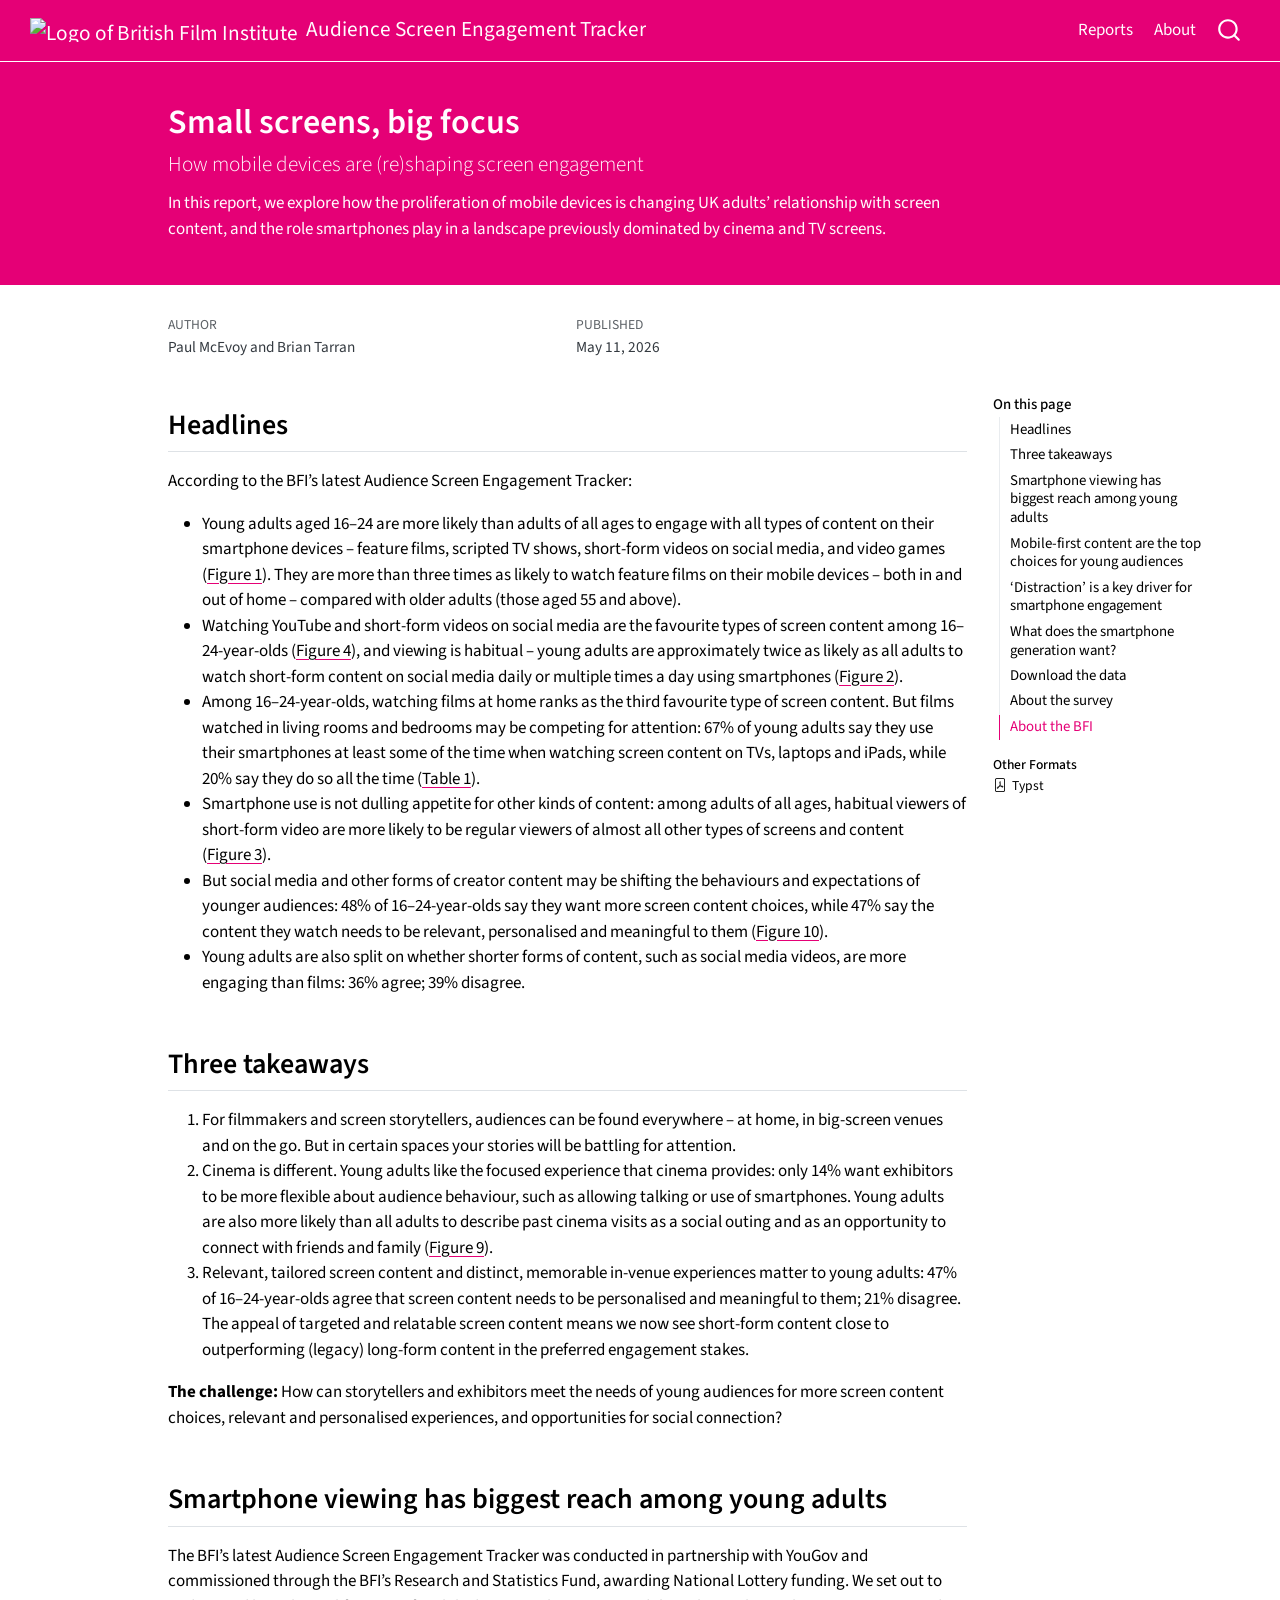
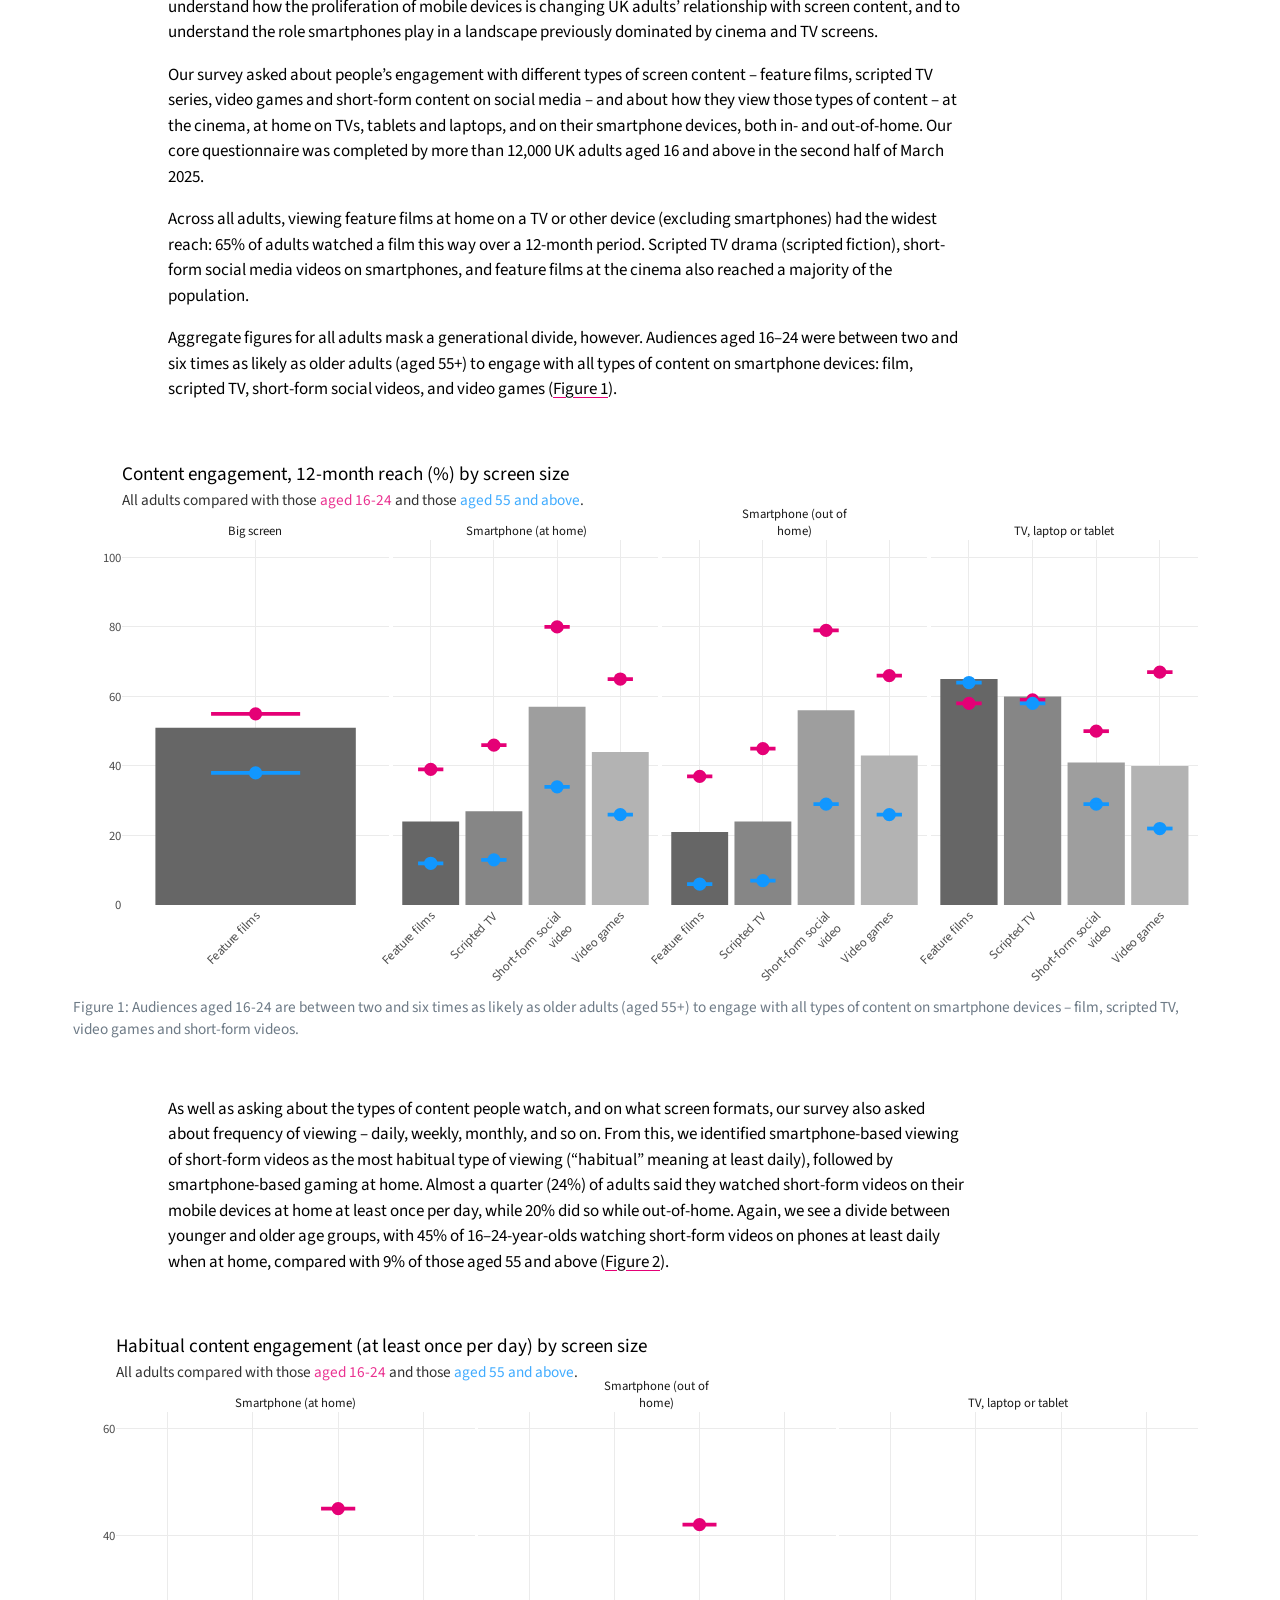
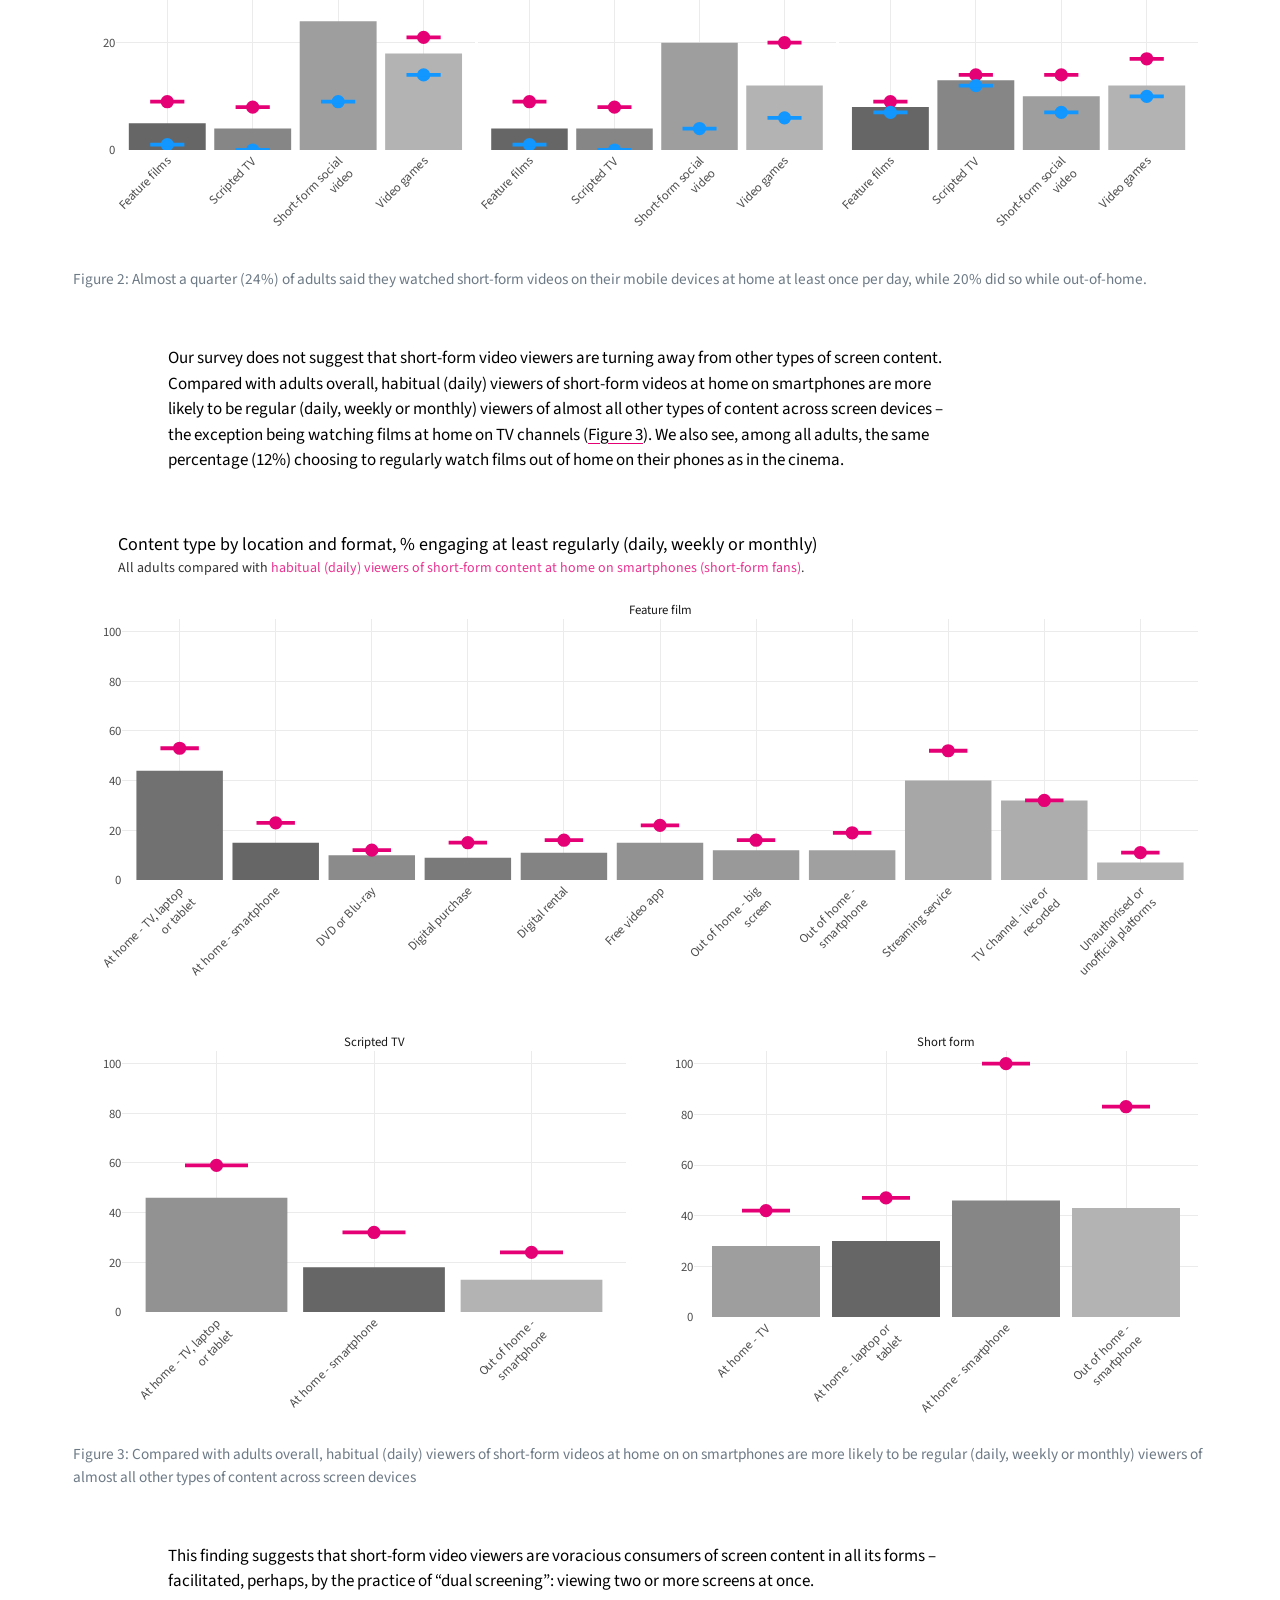
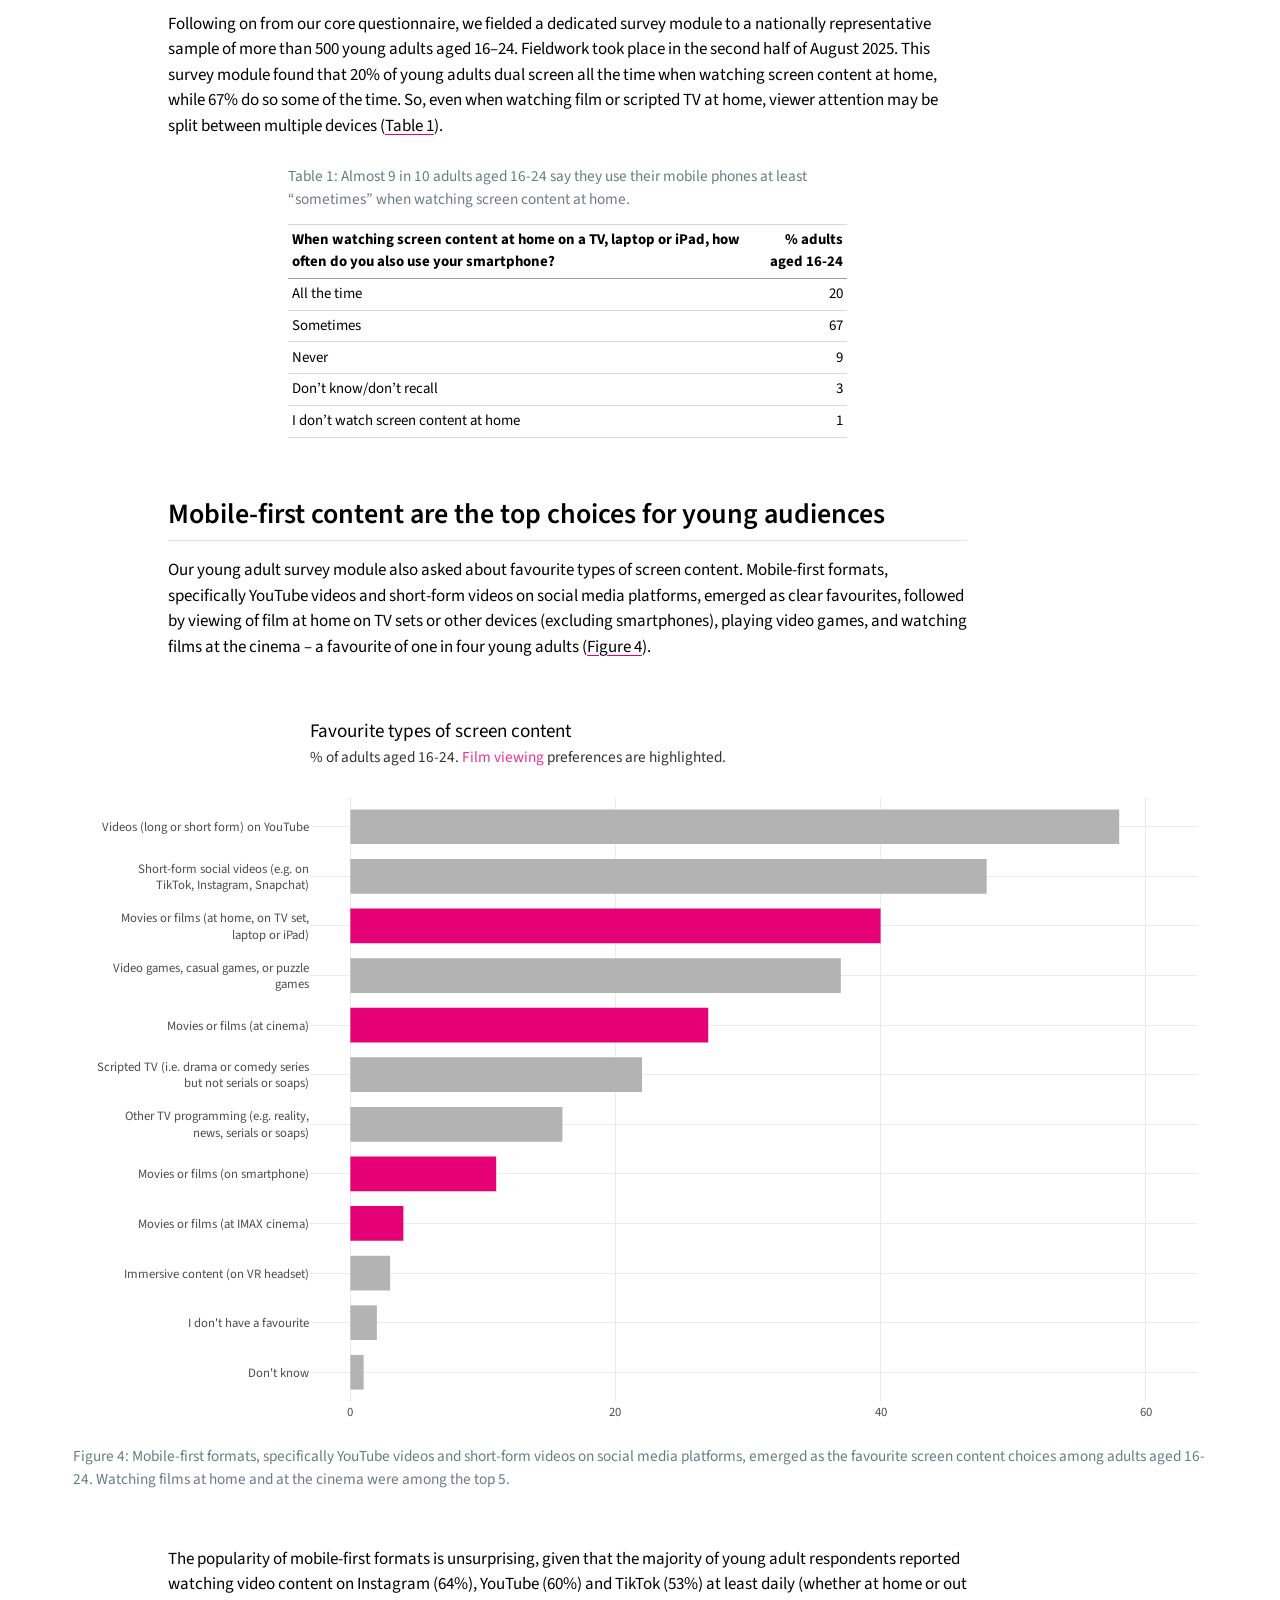
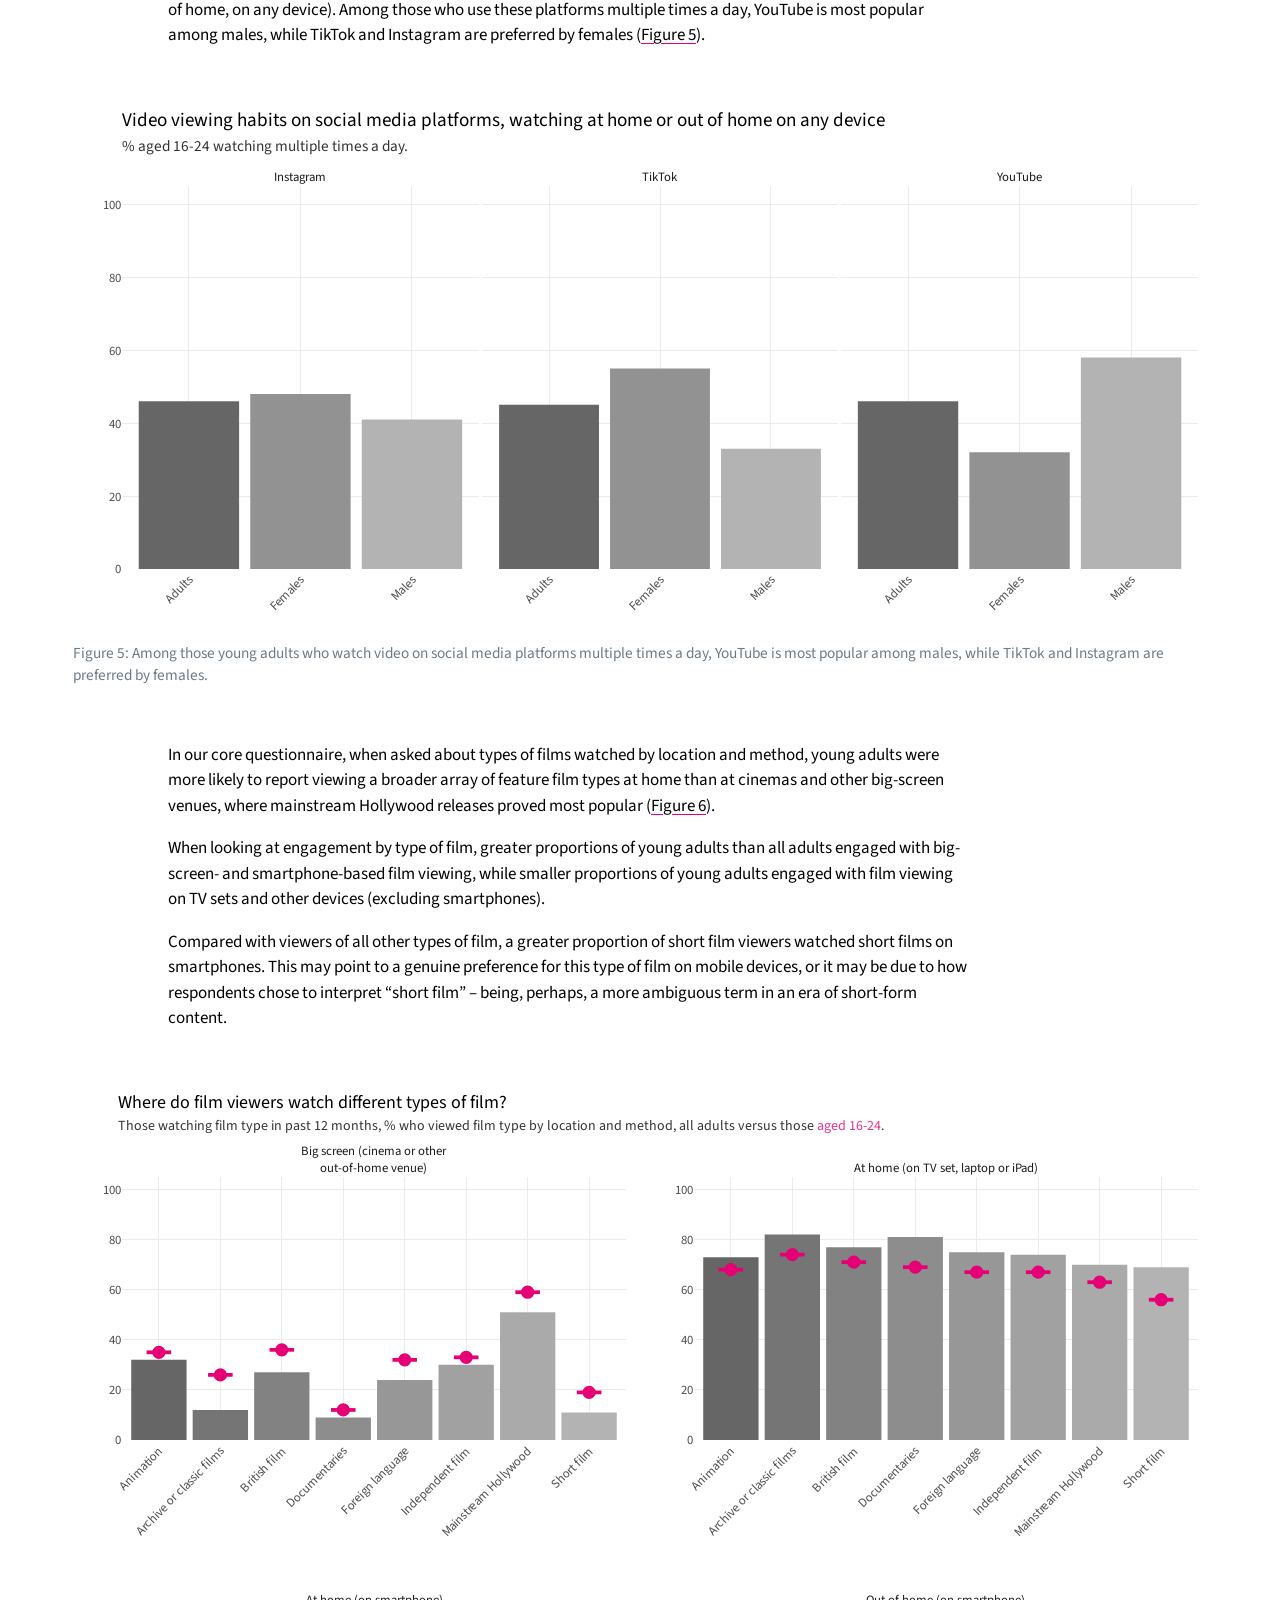
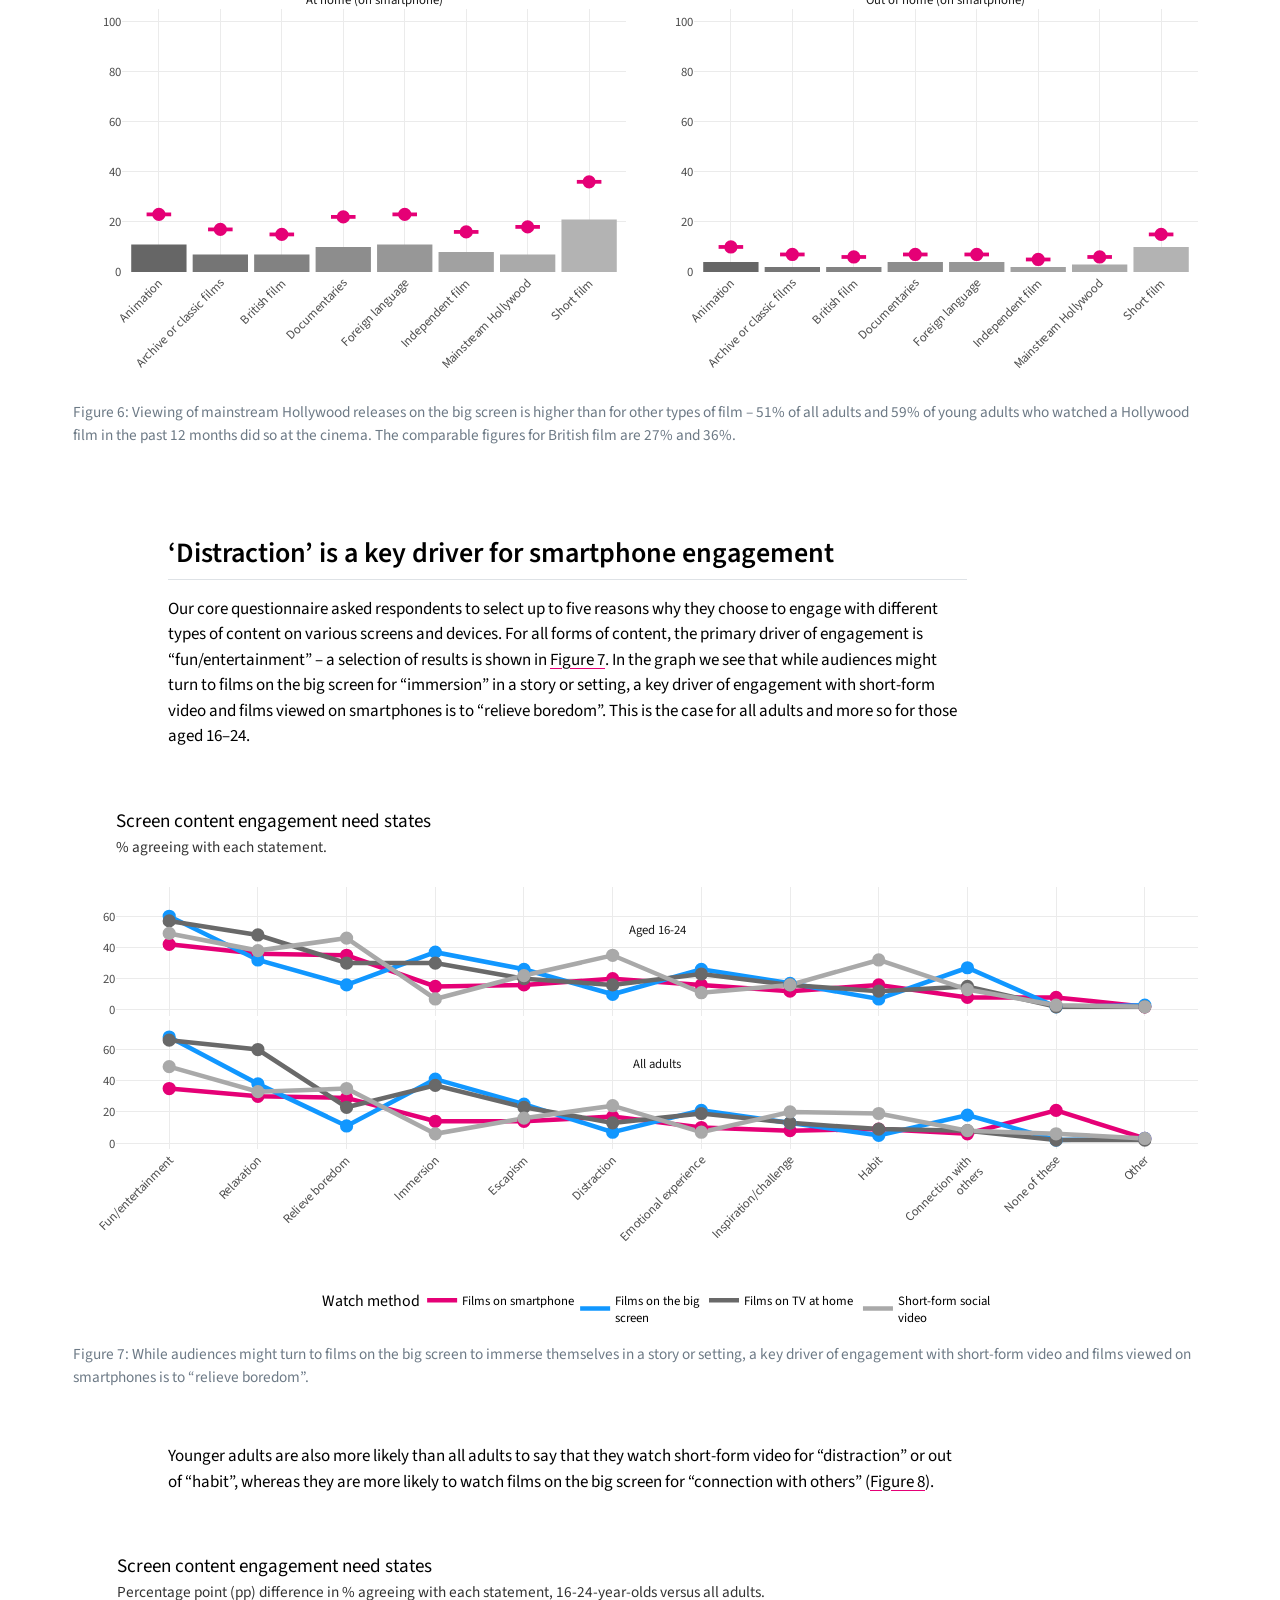
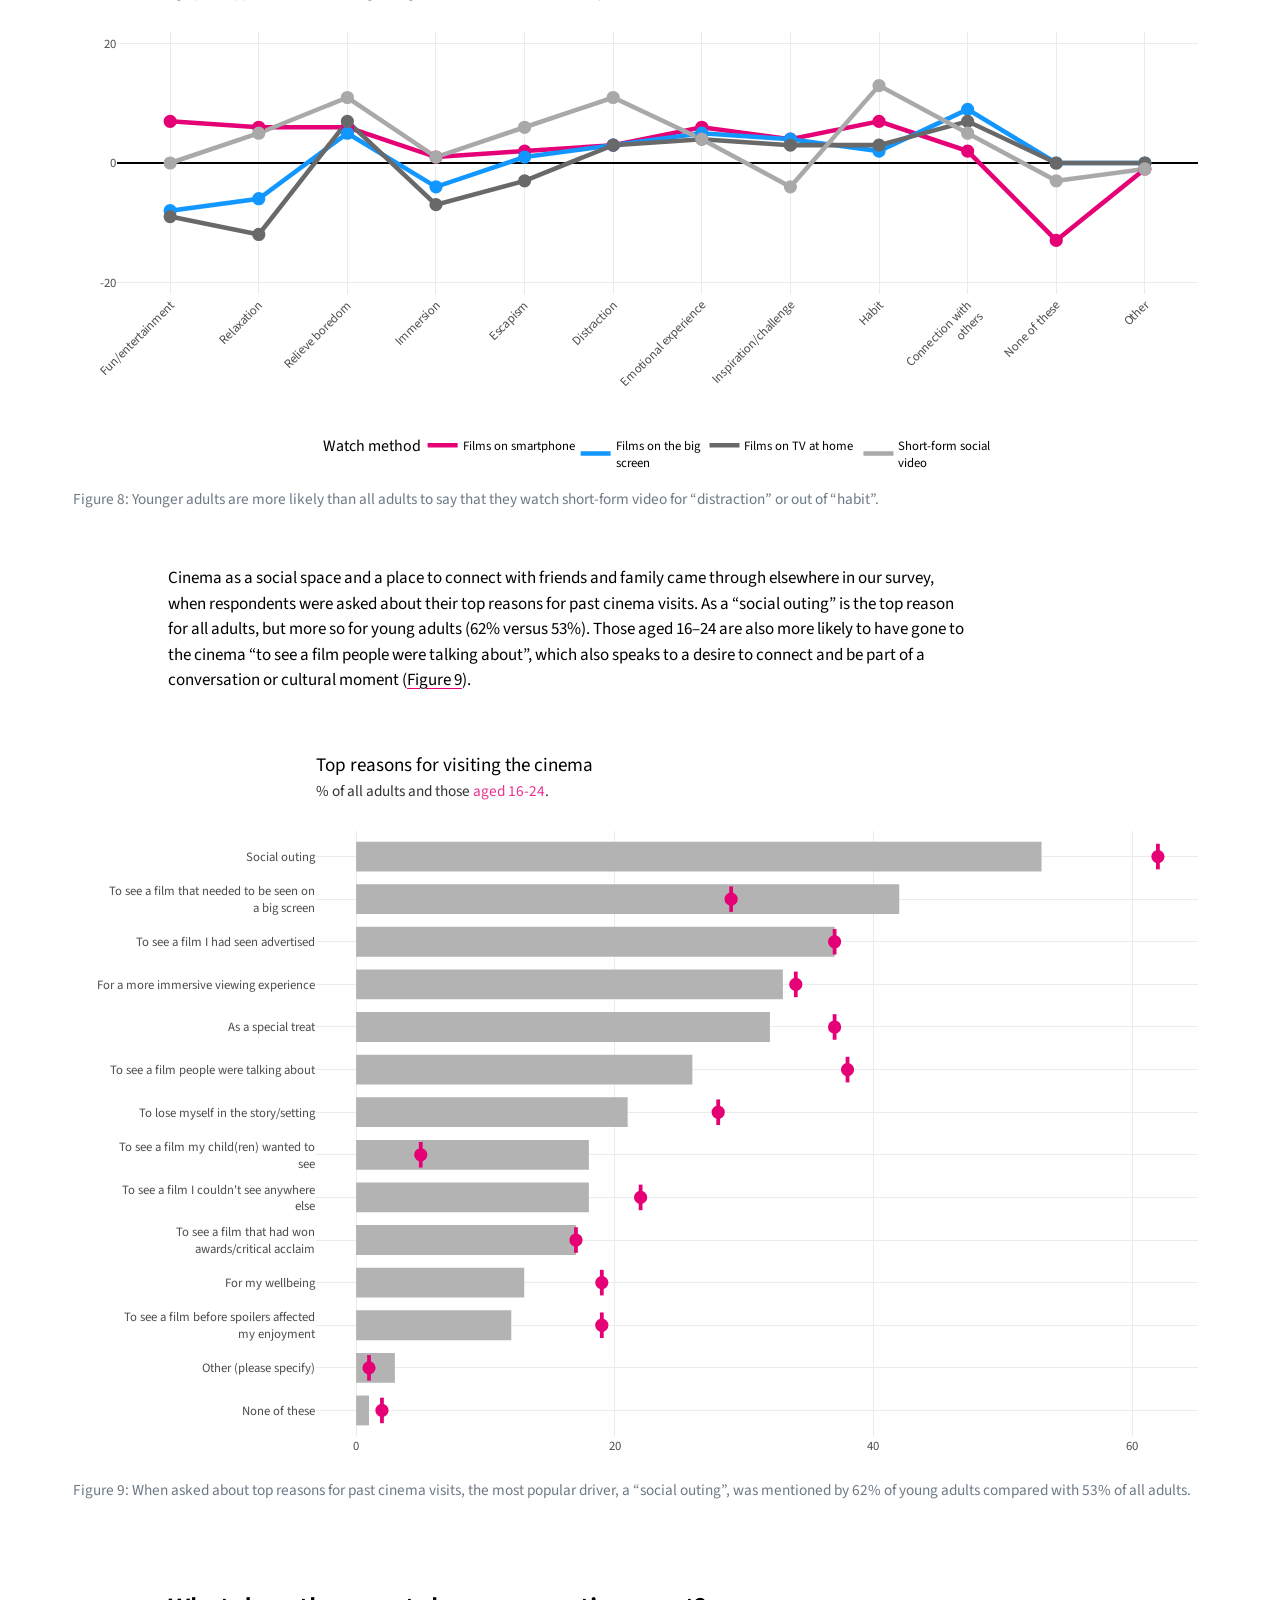
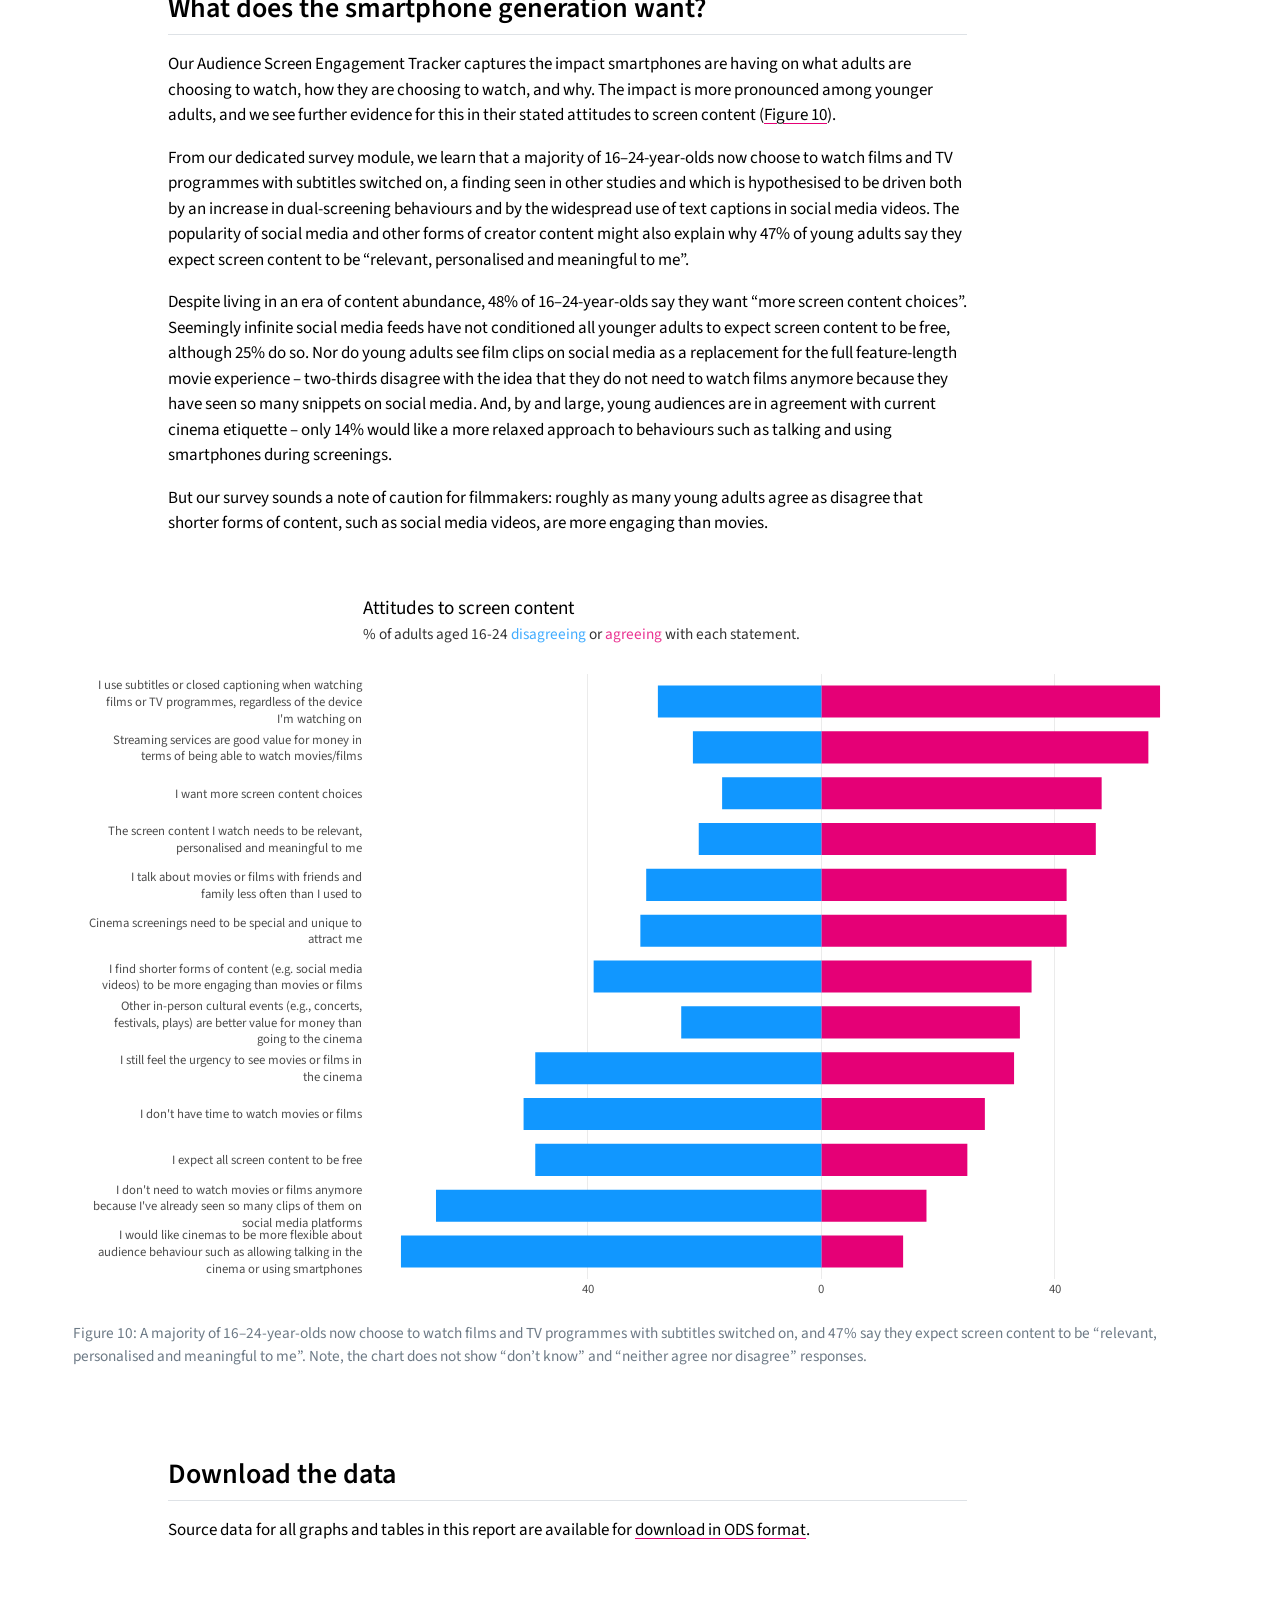
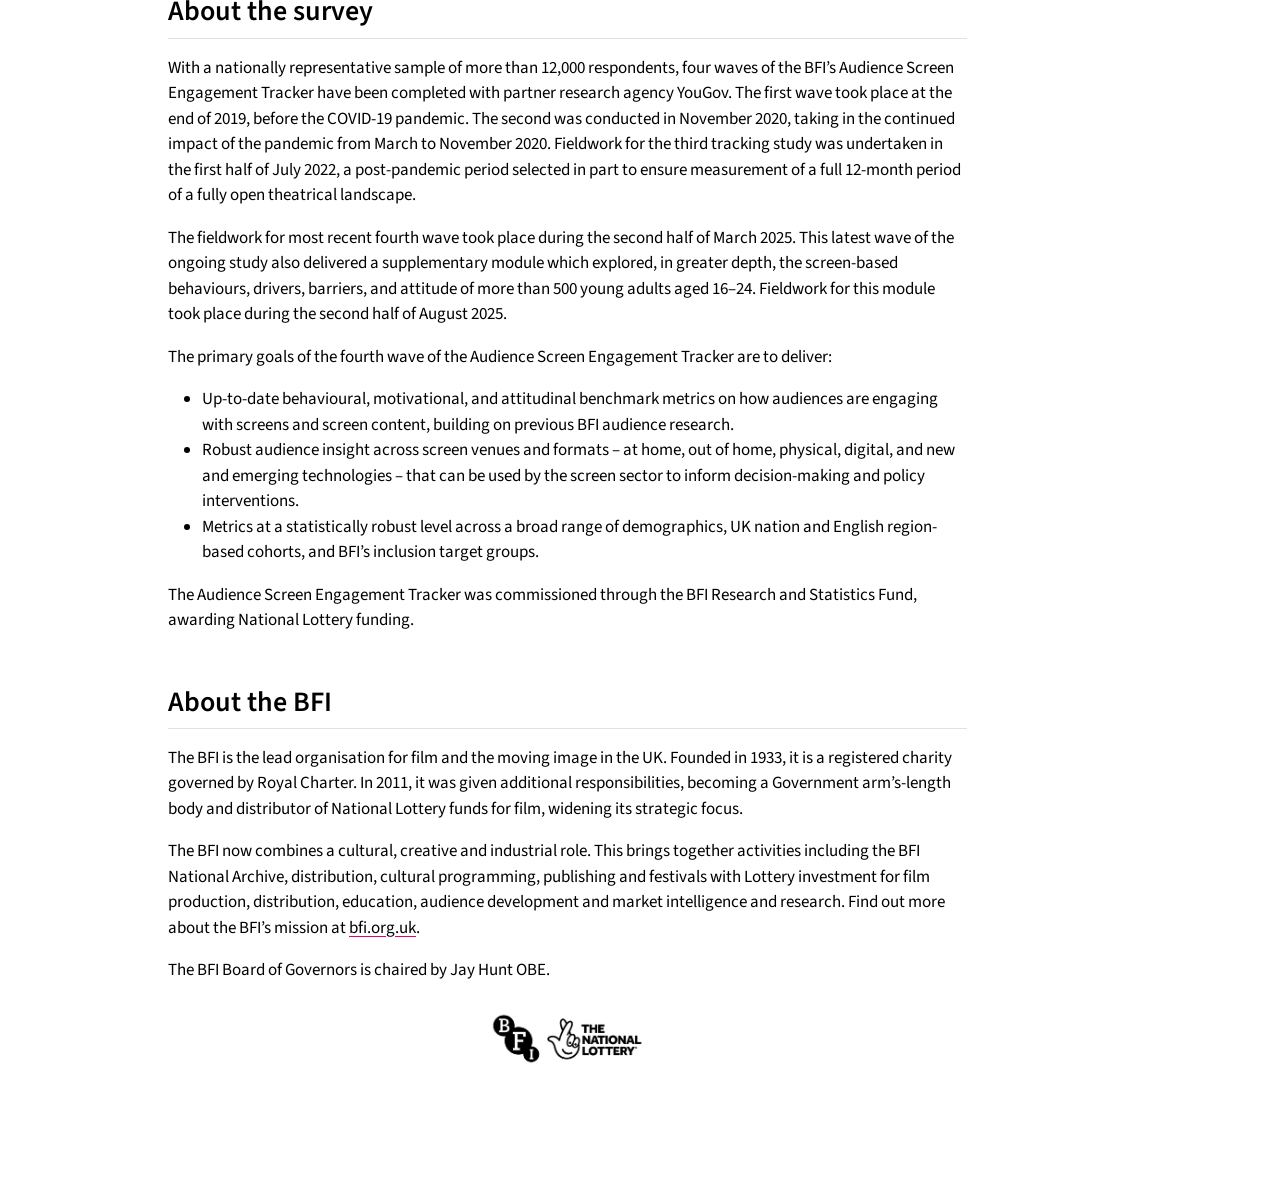
==== reports/small_screens_big_focus/index.html @ 237da8eb "Built site for gh-pages" ====
<!DOCTYPE html>
<html xmlns="http://www.w3.org/1999/xhtml" lang="en" xml:lang="en"><head>

<meta charset="utf-8">
<meta name="generator" content="quarto-1.9.37">

<meta name="viewport" content="width=device-width, initial-scale=1.0, user-scalable=yes">

<meta name="author" content="Paul McEvoy and Brian Tarran">
<meta name="dcterms.date" content="2026-05-11">
<meta name="description" content="In this report, we explore how the proliferation of mobile devices is changing UK adults’ relationship with screen content, and the role smartphones play in a landscape previously dominated by cinema and TV screens.">

<title>Small screens, big focus – Audience Screen Engagement Tracker</title>
<style>
/* Default styles provided by pandoc.
** See https://pandoc.org/MANUAL.html#variables-for-html for config info.
*/
code{white-space: pre-wrap;}
span.smallcaps{font-variant: small-caps;}
div.columns{display: flex; gap: min(4vw, 1.5em);}
div.column{flex: auto; overflow-x: auto;}
div.hanging-indent{margin-left: 1.5em; text-indent: -1.5em;}
ul.task-list{list-style: none;}
ul.task-list li input[type="checkbox"] {
  width: 0.8em;
  margin: 0 0.8em 0.2em -1em; /* quarto-specific, see https://github.com/quarto-dev/quarto-cli/issues/4556 */ 
  vertical-align: middle;
}
</style>


<script src="../../site_libs/quarto-nav/quarto-nav.js"></script>
<script src="../../site_libs/quarto-nav/headroom.min.js"></script>
<script src="../../site_libs/clipboard/clipboard.min.js"></script>
<script src="../../site_libs/quarto-search/autocomplete.umd.js"></script>
<script src="../../site_libs/quarto-search/fuse.min.js"></script>
<script src="../../site_libs/quarto-search/quarto-search.js"></script>
<meta name="quarto:offset" content="../../">
<script src="../../site_libs/quarto-html/quarto.js" type="module"></script>
<script src="../../site_libs/quarto-html/tabsets/tabsets.js" type="module"></script>
<script src="../../site_libs/quarto-html/popper.min.js"></script>
<script src="../../site_libs/quarto-html/tippy.umd.min.js"></script>
<script src="../../site_libs/quarto-html/anchor.min.js"></script>
<link href="../../site_libs/quarto-html/tippy.css" rel="stylesheet">
<link href="../../site_libs/quarto-html/quarto-syntax-highlighting-7f8f88aac4f3542376d5c11b86a4c14d.css" rel="stylesheet" class="quarto-color-scheme" id="quarto-text-highlighting-styles">
<link href="../../site_libs/quarto-html/quarto-syntax-highlighting-dark-d0ae9245876894da5ac7e18953ecc5cc.css" rel="stylesheet" class="quarto-color-scheme quarto-color-alternate" id="quarto-text-highlighting-styles">
<link href="../../site_libs/quarto-html/quarto-syntax-highlighting-7f8f88aac4f3542376d5c11b86a4c14d.css" rel="stylesheet" class="quarto-color-scheme-extra" id="quarto-text-highlighting-styles">
<script src="../../site_libs/bootstrap/bootstrap.min.js"></script>
<link href="../../site_libs/bootstrap/bootstrap-icons.css" rel="stylesheet">
<link href="../../site_libs/bootstrap/bootstrap-30855d13ae3122a631dc211b35c1121e.min.css" rel="stylesheet" append-hash="true" class="quarto-color-scheme" id="quarto-bootstrap" data-mode="light">
<link href="../../site_libs/bootstrap/bootstrap-dark-30855d13ae3122a631dc211b35c1121e.min.css" rel="stylesheet" append-hash="true" class="quarto-color-scheme quarto-color-alternate" id="quarto-bootstrap" data-mode="light">
<link href="../../site_libs/bootstrap/bootstrap-30855d13ae3122a631dc211b35c1121e.min.css" rel="stylesheet" append-hash="true" class="quarto-color-scheme-extra" id="quarto-bootstrap" data-mode="light">
<script id="quarto-search-options" type="application/json">{
  "location": "navbar",
  "copy-button": false,
  "collapse-after": 3,
  "panel-placement": "end",
  "type": "overlay",
  "limit": 50,
  "keyboard-shortcut": [
    "f",
    "/",
    "s"
  ],
  "show-item-context": false,
  "language": {
    "search-no-results-text": "No results",
    "search-matching-documents-text": "matching documents",
    "search-copy-link-title": "Copy link to search",
    "search-hide-matches-text": "Hide additional matches",
    "search-more-match-text": "more match in this document",
    "search-more-matches-text": "more matches in this document",
    "search-clear-button-title": "Clear",
    "search-text-placeholder": "",
    "search-detached-cancel-button-title": "Cancel",
    "search-submit-button-title": "Submit",
    "search-label": "Search"
  }
}</script>
<link href="../../site_libs/htmltools-fill-0.5.8.1/fill.css" rel="stylesheet">
<script src="../../site_libs/htmlwidgets-1.6.4/htmlwidgets.js"></script>
<script src="../../site_libs/plotly-binding-4.12.0/plotly.js"></script>
<script src="../../site_libs/typedarray-0.1/typedarray.min.js"></script>
<script src="../../site_libs/jquery-3.5.1/jquery.min.js"></script>
<link href="../../site_libs/crosstalk-1.2.2/css/crosstalk.min.css" rel="stylesheet">
<script src="../../site_libs/crosstalk-1.2.2/js/crosstalk.min.js"></script>
<link href="../../site_libs/plotly-htmlwidgets-css-2.25.2/plotly-htmlwidgets.css" rel="stylesheet">
<script src="../../site_libs/plotly-main-2.25.2/plotly-latest.min.js"></script>


<link rel="stylesheet" href="../../styles.css">
<meta property="og:title" content="Small screens, big focus – Audience Screen Engagement Tracker">
<meta property="og:description" content="In this report, we explore how the proliferation of mobile devices is changing UK adults’ relationship with screen content, and the role smartphones play in a landscape previously dominated by cinema and TV screens.">
<meta property="og:image" content="thumbnail.png">
<meta property="og:site_name" content="Audience Screen Engagement Tracker">
</head>

<body class="nav-fixed quarto-light">

<div id="quarto-search-results"></div>
  <header id="quarto-header" class="headroom fixed-top quarto-banner">
    <nav class="navbar navbar-expand-lg " data-bs-theme="dark">
      <div class="navbar-container container-fluid">
      <div class="navbar-brand-container mx-auto">
    <a href="../../index.html" class="navbar-brand navbar-brand-logo">
    <img src="https://www.bfi.org.uk/dist/client/0207614d447715c2d2b9.svg" alt="Logo of British Film Institute" class="navbar-logo light-content">
    <img src="https://www.bfi.org.uk/dist/client/0207614d447715c2d2b9.svg" alt="Logo of British Film Institute" class="navbar-logo dark-content">
    </a>
    <a class="navbar-brand" href="../../index.html">
    <span class="navbar-title">Audience Screen Engagement Tracker</span>
    </a>
  </div>
            <div id="quarto-search" class="" title="Search"></div>
          <button class="navbar-toggler" type="button" data-bs-toggle="collapse" data-bs-target="#navbarCollapse" aria-controls="navbarCollapse" role="menu" aria-expanded="false" aria-label="Toggle navigation" onclick="if (window.quartoToggleHeadroom) { window.quartoToggleHeadroom(); }">
  <span class="navbar-toggler-icon"></span>
</button>
          <div class="collapse navbar-collapse" id="navbarCollapse">
            <ul class="navbar-nav navbar-nav-scroll ms-auto">
  <li class="nav-item">
    <a class="nav-link" href="../../index.html"> 
<span class="menu-text">Reports</span></a>
  </li>  
  <li class="nav-item">
    <a class="nav-link" href="../../about.html"> 
<span class="menu-text">About</span></a>
  </li>  
</ul>
          </div> <!-- /navcollapse -->
            <div class="quarto-navbar-tools">
</div>
      </div> <!-- /container-fluid -->
    </nav>
</header>
<!-- content -->
<header id="title-block-header" class="quarto-title-block default page-columns page-full">
  <div class="quarto-title-banner page-columns page-full">
    <div class="quarto-title column-body">
      <h1 class="title">Small screens, big focus</h1>
            <p class="subtitle lead">How mobile devices are (re)shaping screen engagement</p>
                  <div>
        <div class="description">
          In this report, we explore how the proliferation of mobile devices is changing UK adults’ relationship with screen content, and the role smartphones play in a landscape previously dominated by cinema and TV screens.
        </div>
      </div>
                </div>
  </div>
    
  
  <div class="quarto-title-meta">

      <div>
      <div class="quarto-title-meta-heading">Author</div>
      <div class="quarto-title-meta-contents">
               <p>Paul McEvoy and Brian Tarran </p>
            </div>
    </div>
      
      <div>
      <div class="quarto-title-meta-heading">Published</div>
      <div class="quarto-title-meta-contents">
        <p class="date">May 11, 2026</p>
      </div>
    </div>
    
      
    </div>
    
  
  </header><div id="quarto-content" class="quarto-container page-columns page-rows-contents page-layout-article page-navbar">
<!-- sidebar -->
<!-- margin-sidebar -->
    <div id="quarto-margin-sidebar" class="sidebar margin-sidebar">
        <nav id="TOC" role="doc-toc" class="toc-active">
    <h2 id="toc-title">On this page</h2>
   
  <ul>
  <li><a href="#headlines" id="toc-headlines" class="nav-link active" data-scroll-target="#headlines">Headlines</a></li>
  <li><a href="#three-takeaways" id="toc-three-takeaways" class="nav-link" data-scroll-target="#three-takeaways">Three takeaways</a></li>
  <li><a href="#smartphone-viewing-has-biggest-reach-among-young-adults" id="toc-smartphone-viewing-has-biggest-reach-among-young-adults" class="nav-link" data-scroll-target="#smartphone-viewing-has-biggest-reach-among-young-adults">Smartphone viewing has biggest reach among young adults</a></li>
  <li><a href="#mobile-first-content-are-the-top-choices-for-young-audiences" id="toc-mobile-first-content-are-the-top-choices-for-young-audiences" class="nav-link" data-scroll-target="#mobile-first-content-are-the-top-choices-for-young-audiences">Mobile-first content are the top choices for young audiences</a></li>
  <li><a href="#distraction-is-a-key-driver-for-smartphone-engagement" id="toc-distraction-is-a-key-driver-for-smartphone-engagement" class="nav-link" data-scroll-target="#distraction-is-a-key-driver-for-smartphone-engagement">‘Distraction’ is a key driver for smartphone engagement</a></li>
  <li><a href="#what-does-the-smartphone-generation-want" id="toc-what-does-the-smartphone-generation-want" class="nav-link" data-scroll-target="#what-does-the-smartphone-generation-want">What does the smartphone generation want?</a></li>
  <li><a href="#download-the-data" id="toc-download-the-data" class="nav-link" data-scroll-target="#download-the-data">Download the data</a></li>
  <li><a href="#about-the-survey" id="toc-about-the-survey" class="nav-link" data-scroll-target="#about-the-survey">About the survey</a></li>
  <li><a href="#about-the-bfi" id="toc-about-the-bfi" class="nav-link" data-scroll-target="#about-the-bfi">About the BFI</a></li>
  </ul>
<div class="quarto-alternate-formats"><h2>Other Formats</h2><ul><li><a href="index.pdf"><i class="bi bi-file-pdf"></i>Typst</a></li></ul></div></nav>
    </div>
<!-- main -->
<main class="content quarto-banner-title-block page-columns page-full" id="quarto-document-content">





<section id="headlines" class="level2">
<h2 class="anchored" data-anchor-id="headlines">Headlines</h2>
<p>According to the BFI’s latest Audience Screen Engagement Tracker:</p>
<ul>
<li>Young adults aged 16–24 are more likely than adults of all ages to engage with all types of content on their smartphone devices – feature films, scripted TV shows, short-form videos on social media, and video games (<a href="#fig-reach" class="quarto-xref">Figure&nbsp;1</a>). They are more than three times as likely to watch feature films on their mobile devices – both in and out of home – compared with older adults (those aged 55 and above).</li>
<li>Watching YouTube and short-form videos on social media are the favourite types of screen content among 16–24-year-olds (<a href="#fig-favourites" class="quarto-xref">Figure&nbsp;4</a>), and viewing is habitual – young adults are approximately twice as likely as all adults to watch short-form content on social media daily or multiple times a day using smartphones (<a href="#fig-habitual" class="quarto-xref">Figure&nbsp;2</a>).</li>
<li>Among 16–24-year-olds, watching films at home ranks as the third favourite type of screen content. But films watched in living rooms and bedrooms may be competing for attention: 67% of young adults say they use their smartphones at least some of the time when watching screen content on TVs, laptops and iPads, while 20% say they do so all the time (<a href="#tbl-dual-screen" class="quarto-xref">Table&nbsp;1</a>).</li>
<li>Smartphone use is not dulling appetite for other kinds of content: among adults of all ages, habitual viewers of short-form video are more likely to be regular viewers of almost all other types of screens and content (<a href="#fig-habitual-sf" class="quarto-xref">Figure&nbsp;3</a>).</li>
<li>But social media and other forms of creator content may be shifting the behaviours and expectations of younger audiences: 48% of 16–24-year-olds say they want more screen content choices, while 47% say the content they watch needs to be relevant, personalised and meaningful to them (<a href="#fig-statements" class="quarto-xref">Figure&nbsp;10</a>).</li>
<li>Young adults are also split on whether shorter forms of content, such as social media videos, are more engaging than films: 36% agree; 39% disagree.</li>
</ul>
</section>
<section id="three-takeaways" class="level2">
<h2 class="anchored" data-anchor-id="three-takeaways">Three takeaways</h2>
<ol type="1">
<li>For filmmakers and screen storytellers, audiences can be found everywhere – at home, in big-screen venues and on the go. But in certain spaces your stories will be battling for attention.</li>
<li>Cinema is different. Young adults like the focused experience that cinema provides: only 14% want exhibitors to be more flexible about audience behaviour, such as allowing talking or use of smartphones. Young adults are also more likely than all adults to describe past cinema visits as a social outing and as an opportunity to connect with friends and family (<a href="#fig-drivers" class="quarto-xref">Figure&nbsp;9</a>).</li>
<li>Relevant, tailored screen content and distinct, memorable in-venue experiences matter to young adults: 47% of 16–24-year-olds agree that screen content needs to be personalised and meaningful to them; 21% disagree. The appeal of targeted and relatable screen content means we now see short-form content close to outperforming (legacy) long-form content in the preferred engagement stakes.</li>
</ol>
<p><strong>The challenge:</strong> How can storytellers and exhibitors meet the needs of young audiences for more screen content choices, relevant and personalised experiences, and opportunities for social connection?</p>
</section>
<section id="smartphone-viewing-has-biggest-reach-among-young-adults" class="level2 page-columns page-full">
<h2 class="anchored" data-anchor-id="smartphone-viewing-has-biggest-reach-among-young-adults">Smartphone viewing has biggest reach among young adults</h2>
<p>The BFI’s latest Audience Screen Engagement Tracker was conducted in partnership with YouGov and commissioned through the BFI’s Research and Statistics Fund, awarding National Lottery funding. We set out to understand how the proliferation of mobile devices is changing UK adults’ relationship with screen content, and to understand the role smartphones play in a landscape previously dominated by cinema and TV screens.</p>
<p>Our survey asked about people’s engagement with different types of screen content – feature films, scripted TV series, video games and short-form content on social media – and about how they view those types of content – at the cinema, at home on TVs, tablets and laptops, and on their smartphone devices, both in- and out-of-home. Our core questionnaire was completed by more than 12,000 UK adults aged 16 and above in the second half of March 2025.</p>
<p>Across all adults, viewing feature films at home on a TV or other device (excluding smartphones) had the widest reach: 65% of adults watched a film this way over a 12-month period. Scripted TV drama (scripted fiction), short-form social media videos on smartphones, and feature films at the cinema also reached a majority of the population.</p>
<p>Aggregate figures for all adults mask a generational divide, however. Audiences aged 16–24 were between two and six times as likely as older adults (aged 55+) to engage with all types of content on smartphone devices: film, scripted TV, short-form social videos, and video games (<a href="#fig-reach" class="quarto-xref">Figure&nbsp;1</a>).</p>
<div aria-label="Figure 1 is an interactive plot. Grouped bars show % who engaged with content in the past year by screen -- big screen, smartphone at home, smartphone out of home, and TV/laptop/tablet; with age markers for 16–24 (pink) and 55+ (blue). Across adults, reach is highest for short‑form on smartphones at home (57%) and for films/scripted TV on TV/laptop/tablet (feature films 65%, scripted TV 60%). 16–24s over‑index for short‑form on smartphones (80% at home and 79% out of home) and for video games on smartphones, TVs, laptops or tablets; 55+ are consistently lower, especially on smartphones. Feature films on the big screen reach about half of adults (51%), with 16–24 slightly higher and 55+ lower.">

</div>
<div class="cell column-page" data-layout-align="center">
<div id="fig-reach" class="cell-output-display quarto-float quarto-figure quarto-figure-center anchored">
<figure class="quarto-float quarto-float-fig figure">
<div aria-describedby="fig-reach-caption-0ceaefa1-69ba-4598-a22c-09a6ac19f8ca">
<div class="plotly html-widget html-fill-item" id="htmlwidget-26bb76de0dfe8bddb8a1" style="width:100%;height:325px;"></div>
<script type="application/json" data-for="htmlwidget-26bb76de0dfe8bddb8a1">{"x":{"data":[{"orientation":"v","width":0.89999999999999991,"base":0,"x":[1],"y":[51],"text":"All adults: 51%","type":"bar","textposition":"none","marker":{"autocolorscale":false,"color":"rgba(102,102,102,1)","line":{"width":1.8897637795275593,"color":"transparent"}},"name":"Feature films","legendgroup":"Feature films","showlegend":true,"xaxis":"x","yaxis":"y","hoverinfo":"text","frame":null},{"orientation":"v","width":0.89999999999999991,"base":0,"x":[1],"y":[24],"text":"All adults: 24%","type":"bar","textposition":"none","marker":{"autocolorscale":false,"color":"rgba(102,102,102,1)","line":{"width":1.8897637795275593,"color":"transparent"}},"name":"Feature films","legendgroup":"Feature films","showlegend":false,"xaxis":"x2","yaxis":"y","hoverinfo":"text","frame":null},{"orientation":"v","width":0.89999999999999991,"base":0,"x":[1],"y":[21],"text":"All adults: 21%","type":"bar","textposition":"none","marker":{"autocolorscale":false,"color":"rgba(102,102,102,1)","line":{"width":1.8897637795275593,"color":"transparent"}},"name":"Feature films","legendgroup":"Feature films","showlegend":false,"xaxis":"x3","yaxis":"y","hoverinfo":"text","frame":null},{"orientation":"v","width":0.89999999999999991,"base":0,"x":[1],"y":[65],"text":"All adults: 65%","type":"bar","textposition":"none","marker":{"autocolorscale":false,"color":"rgba(102,102,102,1)","line":{"width":1.8897637795275593,"color":"transparent"}},"name":"Feature films","legendgroup":"Feature films","showlegend":false,"xaxis":"x4","yaxis":"y","hoverinfo":"text","frame":null},{"orientation":"v","width":0.90000000000000013,"base":0,"x":[2],"y":[27],"text":"All adults: 27%","type":"bar","textposition":"none","marker":{"autocolorscale":false,"color":"rgba(134,134,134,1)","line":{"width":1.8897637795275593,"color":"transparent"}},"name":"Scripted TV","legendgroup":"Scripted TV","showlegend":true,"xaxis":"x2","yaxis":"y","hoverinfo":"text","frame":null},{"orientation":"v","width":0.90000000000000013,"base":0,"x":[2],"y":[24],"text":"All adults: 24%","type":"bar","textposition":"none","marker":{"autocolorscale":false,"color":"rgba(134,134,134,1)","line":{"width":1.8897637795275593,"color":"transparent"}},"name":"Scripted TV","legendgroup":"Scripted TV","showlegend":false,"xaxis":"x3","yaxis":"y","hoverinfo":"text","frame":null},{"orientation":"v","width":0.90000000000000013,"base":0,"x":[2],"y":[60],"text":"All adults: 60%","type":"bar","textposition":"none","marker":{"autocolorscale":false,"color":"rgba(134,134,134,1)","line":{"width":1.8897637795275593,"color":"transparent"}},"name":"Scripted TV","legendgroup":"Scripted TV","showlegend":false,"xaxis":"x4","yaxis":"y","hoverinfo":"text","frame":null},{"orientation":"v","width":0.90000000000000036,"base":0,"x":[3],"y":[57],"text":"All adults: 57%","type":"bar","textposition":"none","marker":{"autocolorscale":false,"color":"rgba(158,158,158,1)","line":{"width":1.8897637795275593,"color":"transparent"}},"name":"Short-form social video","legendgroup":"Short-form social video","showlegend":true,"xaxis":"x2","yaxis":"y","hoverinfo":"text","frame":null},{"orientation":"v","width":0.90000000000000036,"base":0,"x":[3],"y":[56],"text":"All adults: 56%","type":"bar","textposition":"none","marker":{"autocolorscale":false,"color":"rgba(158,158,158,1)","line":{"width":1.8897637795275593,"color":"transparent"}},"name":"Short-form social video","legendgroup":"Short-form social video","showlegend":false,"xaxis":"x3","yaxis":"y","hoverinfo":"text","frame":null},{"orientation":"v","width":0.90000000000000036,"base":0,"x":[3],"y":[41],"text":"All adults: 41%","type":"bar","textposition":"none","marker":{"autocolorscale":false,"color":"rgba(158,158,158,1)","line":{"width":1.8897637795275593,"color":"transparent"}},"name":"Short-form social video","legendgroup":"Short-form social video","showlegend":false,"xaxis":"x4","yaxis":"y","hoverinfo":"text","frame":null},{"orientation":"v","width":0.90000000000000036,"base":0,"x":[4],"y":[44],"text":"All adults: 44%","type":"bar","textposition":"none","marker":{"autocolorscale":false,"color":"rgba(179,179,179,1)","line":{"width":1.8897637795275593,"color":"transparent"}},"name":"Video games","legendgroup":"Video games","showlegend":true,"xaxis":"x2","yaxis":"y","hoverinfo":"text","frame":null},{"orientation":"v","width":0.90000000000000036,"base":0,"x":[4],"y":[43],"text":"All adults: 43%","type":"bar","textposition":"none","marker":{"autocolorscale":false,"color":"rgba(179,179,179,1)","line":{"width":1.8897637795275593,"color":"transparent"}},"name":"Video games","legendgroup":"Video games","showlegend":false,"xaxis":"x3","yaxis":"y","hoverinfo":"text","frame":null},{"orientation":"v","width":0.90000000000000036,"base":0,"x":[4],"y":[40],"text":"All adults: 40%","type":"bar","textposition":"none","marker":{"autocolorscale":false,"color":"rgba(179,179,179,1)","line":{"width":1.8897637795275593,"color":"transparent"}},"name":"Video games","legendgroup":"Video games","showlegend":false,"xaxis":"x4","yaxis":"y","hoverinfo":"text","frame":null},{"x":[1],"y":[55],"text":"Adults aged 16-24: 55%","type":"scatter","mode":"markers","marker":{"autocolorscale":false,"color":"rgba(229,0,118,1)","opacity":1,"size":11.338582677165356,"symbol":"circle","line":{"width":1.8897637795275593,"color":"rgba(229,0,118,1)"}},"hoveron":"points","showlegend":false,"xaxis":"x","yaxis":"y","hoverinfo":"text","frame":null},{"x":[1,2,3,4],"y":[39,46,80,65],"text":["Adults aged 16-24: 39%","Adults aged 16-24: 46%","Adults aged 16-24: 80%","Adults aged 16-24: 65%"],"type":"scatter","mode":"markers","marker":{"autocolorscale":false,"color":"rgba(229,0,118,1)","opacity":1,"size":11.338582677165356,"symbol":"circle","line":{"width":1.8897637795275593,"color":"rgba(229,0,118,1)"}},"hoveron":"points","showlegend":false,"xaxis":"x2","yaxis":"y","hoverinfo":"text","frame":null},{"x":[1,2,3,4],"y":[37,45,79,66],"text":["Adults aged 16-24: 37%","Adults aged 16-24: 45%","Adults aged 16-24: 79%","Adults aged 16-24: 66%"],"type":"scatter","mode":"markers","marker":{"autocolorscale":false,"color":"rgba(229,0,118,1)","opacity":1,"size":11.338582677165356,"symbol":"circle","line":{"width":1.8897637795275593,"color":"rgba(229,0,118,1)"}},"hoveron":"points","showlegend":false,"xaxis":"x3","yaxis":"y","hoverinfo":"text","frame":null},{"x":[1,2,3,4],"y":[58,59,50,67],"text":["Adults aged 16-24: 58%","Adults aged 16-24: 59%","Adults aged 16-24: 50%","Adults aged 16-24: 67%"],"type":"scatter","mode":"markers","marker":{"autocolorscale":false,"color":"rgba(229,0,118,1)","opacity":1,"size":11.338582677165356,"symbol":"circle","line":{"width":1.8897637795275593,"color":"rgba(229,0,118,1)"}},"hoveron":"points","showlegend":false,"xaxis":"x4","yaxis":"y","hoverinfo":"text","frame":null},{"x":[0.80000000000000004,1.2],"y":[55,55],"text":"Adults aged 16-24: 55%","type":"scatter","mode":"lines","line":{"width":3.7795275590551185,"color":"rgba(229,0,118,1)","dash":"solid"},"hoveron":"points","name":"Feature films","legendgroup":"Feature films","showlegend":false,"xaxis":"x","yaxis":"y","hoverinfo":"text","frame":null},{"x":[0.80000000000000004,1.2],"y":[39,39],"text":"Adults aged 16-24: 39%","type":"scatter","mode":"lines","line":{"width":3.7795275590551185,"color":"rgba(229,0,118,1)","dash":"solid"},"hoveron":"points","name":"Feature films","legendgroup":"Feature films","showlegend":false,"xaxis":"x2","yaxis":"y","hoverinfo":"text","frame":null},{"x":[0.80000000000000004,1.2],"y":[37,37],"text":"Adults aged 16-24: 37%","type":"scatter","mode":"lines","line":{"width":3.7795275590551185,"color":"rgba(229,0,118,1)","dash":"solid"},"hoveron":"points","name":"Feature films","legendgroup":"Feature films","showlegend":false,"xaxis":"x3","yaxis":"y","hoverinfo":"text","frame":null},{"x":[0.80000000000000004,1.2],"y":[58,58],"text":"Adults aged 16-24: 58%","type":"scatter","mode":"lines","line":{"width":3.7795275590551185,"color":"rgba(229,0,118,1)","dash":"solid"},"hoveron":"points","name":"Feature films","legendgroup":"Feature films","showlegend":false,"xaxis":"x4","yaxis":"y","hoverinfo":"text","frame":null},{"x":[1.8,2.2000000000000002],"y":[46,46],"text":"Adults aged 16-24: 46%","type":"scatter","mode":"lines","line":{"width":3.7795275590551185,"color":"rgba(229,0,118,1)","dash":"solid"},"hoveron":"points","name":"Scripted TV","legendgroup":"Scripted TV","showlegend":false,"xaxis":"x2","yaxis":"y","hoverinfo":"text","frame":null},{"x":[1.8,2.2000000000000002],"y":[45,45],"text":"Adults aged 16-24: 45%","type":"scatter","mode":"lines","line":{"width":3.7795275590551185,"color":"rgba(229,0,118,1)","dash":"solid"},"hoveron":"points","name":"Scripted TV","legendgroup":"Scripted TV","showlegend":false,"xaxis":"x3","yaxis":"y","hoverinfo":"text","frame":null},{"x":[1.8,2.2000000000000002],"y":[59,59],"text":"Adults aged 16-24: 59%","type":"scatter","mode":"lines","line":{"width":3.7795275590551185,"color":"rgba(229,0,118,1)","dash":"solid"},"hoveron":"points","name":"Scripted TV","legendgroup":"Scripted TV","showlegend":false,"xaxis":"x4","yaxis":"y","hoverinfo":"text","frame":null},{"x":[2.7999999999999998,3.2000000000000002],"y":[80,80],"text":"Adults aged 16-24: 80%","type":"scatter","mode":"lines","line":{"width":3.7795275590551185,"color":"rgba(229,0,118,1)","dash":"solid"},"hoveron":"points","name":"Short-form social video","legendgroup":"Short-form social video","showlegend":false,"xaxis":"x2","yaxis":"y","hoverinfo":"text","frame":null},{"x":[2.7999999999999998,3.2000000000000002],"y":[79,79],"text":"Adults aged 16-24: 79%","type":"scatter","mode":"lines","line":{"width":3.7795275590551185,"color":"rgba(229,0,118,1)","dash":"solid"},"hoveron":"points","name":"Short-form social video","legendgroup":"Short-form social video","showlegend":false,"xaxis":"x3","yaxis":"y","hoverinfo":"text","frame":null},{"x":[2.7999999999999998,3.2000000000000002],"y":[50,50],"text":"Adults aged 16-24: 50%","type":"scatter","mode":"lines","line":{"width":3.7795275590551185,"color":"rgba(229,0,118,1)","dash":"solid"},"hoveron":"points","name":"Short-form social video","legendgroup":"Short-form social video","showlegend":false,"xaxis":"x4","yaxis":"y","hoverinfo":"text","frame":null},{"x":[3.7999999999999998,4.2000000000000002],"y":[65,65],"text":"Adults aged 16-24: 65%","type":"scatter","mode":"lines","line":{"width":3.7795275590551185,"color":"rgba(229,0,118,1)","dash":"solid"},"hoveron":"points","name":"Video games","legendgroup":"Video games","showlegend":false,"xaxis":"x2","yaxis":"y","hoverinfo":"text","frame":null},{"x":[3.7999999999999998,4.2000000000000002],"y":[66,66],"text":"Adults aged 16-24: 66%","type":"scatter","mode":"lines","line":{"width":3.7795275590551185,"color":"rgba(229,0,118,1)","dash":"solid"},"hoveron":"points","name":"Video games","legendgroup":"Video games","showlegend":false,"xaxis":"x3","yaxis":"y","hoverinfo":"text","frame":null},{"x":[3.7999999999999998,4.2000000000000002],"y":[67,67],"text":"Adults aged 16-24: 67%","type":"scatter","mode":"lines","line":{"width":3.7795275590551185,"color":"rgba(229,0,118,1)","dash":"solid"},"hoveron":"points","name":"Video games","legendgroup":"Video games","showlegend":false,"xaxis":"x4","yaxis":"y","hoverinfo":"text","frame":null},{"x":[1],"y":[38],"text":"Adults aged 55 and above: 38%","type":"scatter","mode":"markers","marker":{"autocolorscale":false,"color":"rgba(17,151,255,1)","opacity":1,"size":11.338582677165356,"symbol":"circle","line":{"width":1.8897637795275593,"color":"rgba(17,151,255,1)"}},"hoveron":"points","showlegend":false,"xaxis":"x","yaxis":"y","hoverinfo":"text","frame":null},{"x":[1,2,3,4],"y":[12,13,34,26],"text":["Adults aged 55 and above: 12%","Adults aged 55 and above: 13%","Adults aged 55 and above: 34%","Adults aged 55 and above: 26%"],"type":"scatter","mode":"markers","marker":{"autocolorscale":false,"color":"rgba(17,151,255,1)","opacity":1,"size":11.338582677165356,"symbol":"circle","line":{"width":1.8897637795275593,"color":"rgba(17,151,255,1)"}},"hoveron":"points","showlegend":false,"xaxis":"x2","yaxis":"y","hoverinfo":"text","frame":null},{"x":[1,2,3,4],"y":[6,7,29,26],"text":["Adults aged 55 and above: 6%","Adults aged 55 and above: 7%","Adults aged 55 and above: 29%","Adults aged 55 and above: 26%"],"type":"scatter","mode":"markers","marker":{"autocolorscale":false,"color":"rgba(17,151,255,1)","opacity":1,"size":11.338582677165356,"symbol":"circle","line":{"width":1.8897637795275593,"color":"rgba(17,151,255,1)"}},"hoveron":"points","showlegend":false,"xaxis":"x3","yaxis":"y","hoverinfo":"text","frame":null},{"x":[1,2,3,4],"y":[64,58,29,22],"text":["Adults aged 55 and above: 64%","Adults aged 55 and above: 58%","Adults aged 55 and above: 29%","Adults aged 55 and above: 22%"],"type":"scatter","mode":"markers","marker":{"autocolorscale":false,"color":"rgba(17,151,255,1)","opacity":1,"size":11.338582677165356,"symbol":"circle","line":{"width":1.8897637795275593,"color":"rgba(17,151,255,1)"}},"hoveron":"points","showlegend":false,"xaxis":"x4","yaxis":"y","hoverinfo":"text","frame":null},{"x":[0.80000000000000004,1.2],"y":[38,38],"text":"Adults aged 55 and above: 38%","type":"scatter","mode":"lines","line":{"width":3.7795275590551185,"color":"rgba(17,151,255,1)","dash":"solid"},"hoveron":"points","name":"Feature films","legendgroup":"Feature films","showlegend":false,"xaxis":"x","yaxis":"y","hoverinfo":"text","frame":null},{"x":[0.80000000000000004,1.2],"y":[12,12],"text":"Adults aged 55 and above: 12%","type":"scatter","mode":"lines","line":{"width":3.7795275590551185,"color":"rgba(17,151,255,1)","dash":"solid"},"hoveron":"points","name":"Feature films","legendgroup":"Feature films","showlegend":false,"xaxis":"x2","yaxis":"y","hoverinfo":"text","frame":null},{"x":[0.80000000000000004,1.2],"y":[6,6],"text":"Adults aged 55 and above: 6%","type":"scatter","mode":"lines","line":{"width":3.7795275590551185,"color":"rgba(17,151,255,1)","dash":"solid"},"hoveron":"points","name":"Feature films","legendgroup":"Feature films","showlegend":false,"xaxis":"x3","yaxis":"y","hoverinfo":"text","frame":null},{"x":[0.80000000000000004,1.2],"y":[64,64],"text":"Adults aged 55 and above: 64%","type":"scatter","mode":"lines","line":{"width":3.7795275590551185,"color":"rgba(17,151,255,1)","dash":"solid"},"hoveron":"points","name":"Feature films","legendgroup":"Feature films","showlegend":false,"xaxis":"x4","yaxis":"y","hoverinfo":"text","frame":null},{"x":[1.8,2.2000000000000002],"y":[13,13],"text":"Adults aged 55 and above: 13%","type":"scatter","mode":"lines","line":{"width":3.7795275590551185,"color":"rgba(17,151,255,1)","dash":"solid"},"hoveron":"points","name":"Scripted TV","legendgroup":"Scripted TV","showlegend":false,"xaxis":"x2","yaxis":"y","hoverinfo":"text","frame":null},{"x":[1.8,2.2000000000000002],"y":[7,7],"text":"Adults aged 55 and above: 7%","type":"scatter","mode":"lines","line":{"width":3.7795275590551185,"color":"rgba(17,151,255,1)","dash":"solid"},"hoveron":"points","name":"Scripted TV","legendgroup":"Scripted TV","showlegend":false,"xaxis":"x3","yaxis":"y","hoverinfo":"text","frame":null},{"x":[1.8,2.2000000000000002],"y":[58,58],"text":"Adults aged 55 and above: 58%","type":"scatter","mode":"lines","line":{"width":3.7795275590551185,"color":"rgba(17,151,255,1)","dash":"solid"},"hoveron":"points","name":"Scripted TV","legendgroup":"Scripted TV","showlegend":false,"xaxis":"x4","yaxis":"y","hoverinfo":"text","frame":null},{"x":[2.7999999999999998,3.2000000000000002],"y":[34,34],"text":"Adults aged 55 and above: 34%","type":"scatter","mode":"lines","line":{"width":3.7795275590551185,"color":"rgba(17,151,255,1)","dash":"solid"},"hoveron":"points","name":"Short-form social video","legendgroup":"Short-form social video","showlegend":false,"xaxis":"x2","yaxis":"y","hoverinfo":"text","frame":null},{"x":[2.7999999999999998,3.2000000000000002],"y":[29,29],"text":"Adults aged 55 and above: 29%","type":"scatter","mode":"lines","line":{"width":3.7795275590551185,"color":"rgba(17,151,255,1)","dash":"solid"},"hoveron":"points","name":"Short-form social video","legendgroup":"Short-form social video","showlegend":false,"xaxis":"x3","yaxis":"y","hoverinfo":"text","frame":null},{"x":[2.7999999999999998,3.2000000000000002],"y":[29,29],"text":"Adults aged 55 and above: 29%","type":"scatter","mode":"lines","line":{"width":3.7795275590551185,"color":"rgba(17,151,255,1)","dash":"solid"},"hoveron":"points","name":"Short-form social video","legendgroup":"Short-form social video","showlegend":false,"xaxis":"x4","yaxis":"y","hoverinfo":"text","frame":null},{"x":[3.7999999999999998,4.2000000000000002],"y":[26,26],"text":"Adults aged 55 and above: 26%","type":"scatter","mode":"lines","line":{"width":3.7795275590551185,"color":"rgba(17,151,255,1)","dash":"solid"},"hoveron":"points","name":"Video games","legendgroup":"Video games","showlegend":false,"xaxis":"x2","yaxis":"y","hoverinfo":"text","frame":null},{"x":[3.7999999999999998,4.2000000000000002],"y":[26,26],"text":"Adults aged 55 and above: 26%","type":"scatter","mode":"lines","line":{"width":3.7795275590551185,"color":"rgba(17,151,255,1)","dash":"solid"},"hoveron":"points","name":"Video games","legendgroup":"Video games","showlegend":false,"xaxis":"x3","yaxis":"y","hoverinfo":"text","frame":null},{"x":[3.7999999999999998,4.2000000000000002],"y":[22,22],"text":"Adults aged 55 and above: 22%","type":"scatter","mode":"lines","line":{"width":3.7795275590551185,"color":"rgba(17,151,255,1)","dash":"solid"},"hoveron":"points","name":"Video games","legendgroup":"Video games","showlegend":false,"xaxis":"x4","yaxis":"y","hoverinfo":"text","frame":null}],"layout":{"margin":{"t":120,"r":10,"b":40,"l":10},"paper_bgcolor":"rgba(255,255,255,1)","font":{"color":"rgba(0,0,0,1)","family":"Source Sans Pro","size":15.940224159402243},"title":{"text":"Content engagement, 12-month reach (%) by screen size<br><span style='font-size: 0.8em; opacity: 0.8;'>All adults compared with those <span style='color:#e50076'>aged 16-24<\/span> and those <span style='color:#1197FF'>aged 55 and above<\/span>.<\/span>","font":{"color":"rgba(0,0,0,1)","family":"","size":19.128268991282692},"x":0,"xref":"paper"},"xaxis":{"domain":[0,0.2483395599833956],"automargin":true,"type":"linear","autorange":false,"range":[0.40000000000000002,1.6000000000000001],"tickmode":"array","ticktext":["Feature films"],"tickvals":[1],"categoryorder":"array","categoryarray":["Feature films"],"nticks":null,"ticks":"","tickcolor":null,"ticklen":3.9850560398505608,"tickwidth":0,"showticklabels":true,"tickfont":{"color":"rgba(77,77,77,1)","family":"","size":12.7521793275218},"tickangle":-45,"showline":false,"linecolor":null,"linewidth":0,"showgrid":true,"gridcolor":"rgba(235,235,235,1)","gridwidth":0.72455564360919289,"zeroline":false,"anchor":"y","title":"","hoverformat":".2f"},"yaxis":{"domain":[0,1],"automargin":true,"type":"linear","autorange":false,"range":[0,105],"tickmode":"array","ticktext":["0","20","40","60","80","100"],"tickvals":[0,20,40,60,80,100],"categoryorder":"array","categoryarray":["0","20","40","60","80","100"],"nticks":null,"ticks":"","tickcolor":null,"ticklen":3.9850560398505608,"tickwidth":0,"showticklabels":true,"tickfont":{"color":"rgba(77,77,77,1)","family":"","size":12.7521793275218},"tickangle":-0,"showline":false,"linecolor":null,"linewidth":0,"showgrid":true,"gridcolor":"rgba(235,235,235,1)","gridwidth":0.72455564360919289,"zeroline":false,"anchor":"x","title":"","hoverformat":".2f"},"shapes":[{"type":"rect","fillcolor":null,"line":{"color":null,"width":0,"linetype":[]},"yref":"paper","xref":"paper","layer":"below","x0":0,"x1":0.2483395599833956,"y0":0,"y1":25.5043586550436,"yanchor":1,"ysizemode":"pixel"},{"type":"rect","fillcolor":null,"line":{"color":null,"width":0,"linetype":[]},"yref":"paper","xref":"paper","layer":"below","x0":0.25166044001660443,"x1":0.49833955998339557,"y0":0,"y1":25.5043586550436,"yanchor":1,"ysizemode":"pixel"},{"type":"rect","fillcolor":null,"line":{"color":null,"width":0,"linetype":[]},"yref":"paper","xref":"paper","layer":"below","x0":0.50166044001660437,"x1":0.74833955998339563,"y0":0,"y1":25.5043586550436,"yanchor":1,"ysizemode":"pixel"},{"type":"rect","fillcolor":null,"line":{"color":null,"width":0,"linetype":[]},"yref":"paper","xref":"paper","layer":"below","x0":0.75166044001660437,"x1":1,"y0":0,"y1":25.5043586550436,"yanchor":1,"ysizemode":"pixel"}],"annotations":[{"text":"Big screen","x":0.1241697799916978,"y":1,"showarrow":false,"ax":0,"ay":0,"font":{"color":"rgba(26,26,26,1)","family":"","size":12.7521793275218},"xref":"paper","yref":"paper","textangle":-0,"xanchor":"center","yanchor":"bottom"},{"text":"Smartphone (at home)","x":0.375,"y":1,"showarrow":false,"ax":0,"ay":0,"font":{"color":"rgba(26,26,26,1)","family":"","size":12.7521793275218},"xref":"paper","yref":"paper","textangle":-0,"xanchor":"center","yanchor":"bottom"},{"text":"Smartphone (out of<br />home)","x":0.625,"y":1,"showarrow":false,"ax":0,"ay":0,"font":{"color":"rgba(26,26,26,1)","family":"","size":12.7521793275218},"xref":"paper","yref":"paper","textangle":-0,"xanchor":"center","yanchor":"bottom"},{"text":"TV, laptop or tablet","x":0.87583022000830213,"y":1,"showarrow":false,"ax":0,"ay":0,"font":{"color":"rgba(26,26,26,1)","family":"","size":12.7521793275218},"xref":"paper","yref":"paper","textangle":-0,"xanchor":"center","yanchor":"bottom"}],"xaxis2":{"type":"linear","autorange":false,"range":[0.40000000000000002,4.5999999999999996],"tickmode":"array","ticktext":["Feature films","Scripted TV","Short-form social<br />video","Video games"],"tickvals":[1,2,3,4],"categoryorder":"array","categoryarray":["Feature films","Scripted TV","Short-form social<br />video","Video games"],"nticks":null,"ticks":"","tickcolor":null,"ticklen":3.9850560398505608,"tickwidth":0,"showticklabels":true,"tickfont":{"color":"rgba(77,77,77,1)","family":"","size":12.7521793275218},"tickangle":-45,"showline":false,"linecolor":null,"linewidth":0,"showgrid":true,"domain":[0.25166044001660443,0.49833955998339557],"gridcolor":"rgba(235,235,235,1)","gridwidth":0.72455564360919289,"zeroline":false,"anchor":"y","title":"","hoverformat":".2f"},"xaxis3":{"type":"linear","autorange":false,"range":[0.40000000000000002,4.5999999999999996],"tickmode":"array","ticktext":["Feature films","Scripted TV","Short-form social<br />video","Video games"],"tickvals":[1,2,3,4],"categoryorder":"array","categoryarray":["Feature films","Scripted TV","Short-form social<br />video","Video games"],"nticks":null,"ticks":"","tickcolor":null,"ticklen":3.9850560398505608,"tickwidth":0,"showticklabels":true,"tickfont":{"color":"rgba(77,77,77,1)","family":"","size":12.7521793275218},"tickangle":-45,"showline":false,"linecolor":null,"linewidth":0,"showgrid":true,"domain":[0.50166044001660437,0.74833955998339563],"gridcolor":"rgba(235,235,235,1)","gridwidth":0.72455564360919289,"zeroline":false,"anchor":"y","title":"","hoverformat":".2f"},"xaxis4":{"type":"linear","autorange":false,"range":[0.40000000000000002,4.5999999999999996],"tickmode":"array","ticktext":["Feature films","Scripted TV","Short-form social<br />video","Video games"],"tickvals":[1,2,3,4],"categoryorder":"array","categoryarray":["Feature films","Scripted TV","Short-form social<br />video","Video games"],"nticks":null,"ticks":"","tickcolor":null,"ticklen":3.9850560398505608,"tickwidth":0,"showticklabels":true,"tickfont":{"color":"rgba(77,77,77,1)","family":"","size":12.7521793275218},"tickangle":-45,"showline":false,"linecolor":null,"linewidth":0,"showgrid":true,"domain":[0.75166044001660437,1],"gridcolor":"rgba(235,235,235,1)","gridwidth":0.72455564360919289,"zeroline":false,"anchor":"y","title":"","hoverformat":".2f"},"showlegend":false,"legend":{"bgcolor":null,"bordercolor":null,"borderwidth":0,"font":{"color":"rgba(0,0,0,1)","family":"","size":12.7521793275218}},"hovermode":"closest","barmode":"relative","height":576,"autosize":true},"config":{"doubleClick":"reset","modeBarButtonsToAdd":["hoverclosest","hovercompare"],"showSendToCloud":false,"displayModeBar":false,"responsive":true},"source":"A","attrs":{"7ac493e2e19":{"x":{},"y":{},"fill":{},"text":{},"type":"bar"},"7ac114490e0":{"x":{},"y":{},"fill":{},"text":{}},"7ac2c836afb":{"x":{},"y":{},"fill":{},"text":{},"yend":{},"xend":{}},"7ac67e49b91":{"x":{},"y":{},"fill":{},"text":{}},"7ac51a181e0":{"x":{},"y":{},"fill":{},"text":{},"yend":{},"xend":{}}},"cur_data":"7ac493e2e19","visdat":{"7ac493e2e19":["function (y) ","x"],"7ac114490e0":["function (y) ","x"],"7ac2c836afb":["function (y) ","x"],"7ac67e49b91":["function (y) ","x"],"7ac51a181e0":["function (y) ","x"]},"highlight":{"on":"plotly_click","persistent":false,"dynamic":false,"selectize":false,"opacityDim":0.20000000000000001,"selected":{"opacity":1},"debounce":0},"shinyEvents":["plotly_hover","plotly_click","plotly_selected","plotly_relayout","plotly_brushed","plotly_brushing","plotly_clickannotation","plotly_doubleclick","plotly_deselect","plotly_afterplot","plotly_sunburstclick"],"base_url":"https://plot.ly"},"evals":[],"jsHooks":{"render":[{"code":"\n      function(el) {\n        el.style.height = '576px';\n      }\n    ","data":null}]}}</script>
</div>
<figcaption class="quarto-float-caption-bottom quarto-float-caption quarto-float-fig" id="fig-reach-caption-0ceaefa1-69ba-4598-a22c-09a6ac19f8ca">
Figure&nbsp;1: Audiences aged 16-24 are between two and six times as likely as older adults (aged 55+) to engage with all types of content on smartphone devices – film, scripted TV, video games and short-form videos.
</figcaption>
</figure>
</div>
</div>
<p>As well as asking about the types of content people watch, and on what screen formats, our survey also asked about frequency of viewing – daily, weekly, monthly, and so on. From this, we identified smartphone-based viewing of short-form videos as the most habitual type of viewing (“habitual” meaning at least daily), followed by smartphone-based gaming at home. Almost a quarter (24%) of adults said they watched short-form videos on their mobile devices at home at least once per day, while 20% did so while out-of-home. Again, we see a divide between younger and older age groups, with 45% of 16–24-year-olds watching short-form videos on phones at least daily when at home, compared with 9% of those aged 55 and above (<a href="#fig-habitual" class="quarto-xref">Figure&nbsp;2</a>).</p>
<div aria-label="Figure 2 is an interactive plot. Small multiples showing daily reach. For adults, daily use is highest for short‑form video on smartphones (24% at home; 20% out of home), video games across screens (12–18% and by scripted TV on TV/laptop/tablet (13%). Daily viewing of feature films is low across screens (4–8%). 16–24s (pink) are far more likely to use short‑form on smartphones daily (45% at home).">

</div>
<div class="cell column-page" data-layout-align="center">
<div id="fig-habitual" class="cell-output-display quarto-float quarto-figure quarto-figure-center anchored">
<figure class="quarto-float quarto-float-fig figure">
<div aria-describedby="fig-habitual-caption-0ceaefa1-69ba-4598-a22c-09a6ac19f8ca">
<div class="plotly html-widget html-fill-item" id="htmlwidget-9712fcede0335f63c1b6" style="width:100%;height:325px;"></div>
<script type="application/json" data-for="htmlwidget-9712fcede0335f63c1b6">{"x":{"data":[{"orientation":"v","width":0.89999999999999991,"base":0,"x":[1],"y":[5],"text":"All adults: 5%","type":"bar","textposition":"none","marker":{"autocolorscale":false,"color":"rgba(102,102,102,1)","line":{"width":1.8897637795275593,"color":"transparent"}},"name":"Feature films","legendgroup":"Feature films","showlegend":true,"xaxis":"x","yaxis":"y","hoverinfo":"text","frame":null},{"orientation":"v","width":0.89999999999999991,"base":0,"x":[1],"y":[4],"text":"All adults: 4%","type":"bar","textposition":"none","marker":{"autocolorscale":false,"color":"rgba(102,102,102,1)","line":{"width":1.8897637795275593,"color":"transparent"}},"name":"Feature films","legendgroup":"Feature films","showlegend":false,"xaxis":"x2","yaxis":"y","hoverinfo":"text","frame":null},{"orientation":"v","width":0.89999999999999991,"base":0,"x":[1],"y":[8],"text":"All adults: 8%","type":"bar","textposition":"none","marker":{"autocolorscale":false,"color":"rgba(102,102,102,1)","line":{"width":1.8897637795275593,"color":"transparent"}},"name":"Feature films","legendgroup":"Feature films","showlegend":false,"xaxis":"x3","yaxis":"y","hoverinfo":"text","frame":null},{"orientation":"v","width":0.90000000000000013,"base":0,"x":[2],"y":[4],"text":"All adults: 4%","type":"bar","textposition":"none","marker":{"autocolorscale":false,"color":"rgba(134,134,134,1)","line":{"width":1.8897637795275593,"color":"transparent"}},"name":"Scripted TV","legendgroup":"Scripted TV","showlegend":true,"xaxis":"x","yaxis":"y","hoverinfo":"text","frame":null},{"orientation":"v","width":0.90000000000000013,"base":0,"x":[2],"y":[4],"text":"All adults: 4%","type":"bar","textposition":"none","marker":{"autocolorscale":false,"color":"rgba(134,134,134,1)","line":{"width":1.8897637795275593,"color":"transparent"}},"name":"Scripted TV","legendgroup":"Scripted TV","showlegend":false,"xaxis":"x2","yaxis":"y","hoverinfo":"text","frame":null},{"orientation":"v","width":0.90000000000000013,"base":0,"x":[2],"y":[13],"text":"All adults: 13%","type":"bar","textposition":"none","marker":{"autocolorscale":false,"color":"rgba(134,134,134,1)","line":{"width":1.8897637795275593,"color":"transparent"}},"name":"Scripted TV","legendgroup":"Scripted TV","showlegend":false,"xaxis":"x3","yaxis":"y","hoverinfo":"text","frame":null},{"orientation":"v","width":0.90000000000000036,"base":0,"x":[3],"y":[24],"text":"All adults: 24%","type":"bar","textposition":"none","marker":{"autocolorscale":false,"color":"rgba(158,158,158,1)","line":{"width":1.8897637795275593,"color":"transparent"}},"name":"Short-form social video","legendgroup":"Short-form social video","showlegend":true,"xaxis":"x","yaxis":"y","hoverinfo":"text","frame":null},{"orientation":"v","width":0.90000000000000036,"base":0,"x":[3],"y":[20],"text":"All adults: 20%","type":"bar","textposition":"none","marker":{"autocolorscale":false,"color":"rgba(158,158,158,1)","line":{"width":1.8897637795275593,"color":"transparent"}},"name":"Short-form social video","legendgroup":"Short-form social video","showlegend":false,"xaxis":"x2","yaxis":"y","hoverinfo":"text","frame":null},{"orientation":"v","width":0.90000000000000036,"base":0,"x":[3],"y":[10],"text":"All adults: 10%","type":"bar","textposition":"none","marker":{"autocolorscale":false,"color":"rgba(158,158,158,1)","line":{"width":1.8897637795275593,"color":"transparent"}},"name":"Short-form social video","legendgroup":"Short-form social video","showlegend":false,"xaxis":"x3","yaxis":"y","hoverinfo":"text","frame":null},{"orientation":"v","width":0.90000000000000036,"base":0,"x":[4],"y":[18],"text":"All adults: 18%","type":"bar","textposition":"none","marker":{"autocolorscale":false,"color":"rgba(179,179,179,1)","line":{"width":1.8897637795275593,"color":"transparent"}},"name":"Video games","legendgroup":"Video games","showlegend":true,"xaxis":"x","yaxis":"y","hoverinfo":"text","frame":null},{"orientation":"v","width":0.90000000000000036,"base":0,"x":[4],"y":[12],"text":"All adults: 12%","type":"bar","textposition":"none","marker":{"autocolorscale":false,"color":"rgba(179,179,179,1)","line":{"width":1.8897637795275593,"color":"transparent"}},"name":"Video games","legendgroup":"Video games","showlegend":false,"xaxis":"x2","yaxis":"y","hoverinfo":"text","frame":null},{"orientation":"v","width":0.90000000000000036,"base":0,"x":[4],"y":[12],"text":"All adults: 12%","type":"bar","textposition":"none","marker":{"autocolorscale":false,"color":"rgba(179,179,179,1)","line":{"width":1.8897637795275593,"color":"transparent"}},"name":"Video games","legendgroup":"Video games","showlegend":false,"xaxis":"x3","yaxis":"y","hoverinfo":"text","frame":null},{"x":[1,2,3,4],"y":[9,8,45,21],"text":["Adults aged 16-24: 9%","Adults aged 16-24: 8%","Adults aged 16-24: 45%","Adults aged 16-24: 21%"],"type":"scatter","mode":"markers","marker":{"autocolorscale":false,"color":"rgba(229,0,118,1)","opacity":1,"size":11.338582677165356,"symbol":"circle","line":{"width":1.8897637795275593,"color":"rgba(229,0,118,1)"}},"hoveron":"points","showlegend":false,"xaxis":"x","yaxis":"y","hoverinfo":"text","frame":null},{"x":[1,2,3,4],"y":[9,8,42,20],"text":["Adults aged 16-24: 9%","Adults aged 16-24: 8%","Adults aged 16-24: 42%","Adults aged 16-24: 20%"],"type":"scatter","mode":"markers","marker":{"autocolorscale":false,"color":"rgba(229,0,118,1)","opacity":1,"size":11.338582677165356,"symbol":"circle","line":{"width":1.8897637795275593,"color":"rgba(229,0,118,1)"}},"hoveron":"points","showlegend":false,"xaxis":"x2","yaxis":"y","hoverinfo":"text","frame":null},{"x":[1,2,3,4],"y":[9,14,14,17],"text":["Adults aged 16-24: 9%","Adults aged 16-24: 14%","Adults aged 16-24: 14%","Adults aged 16-24: 17%"],"type":"scatter","mode":"markers","marker":{"autocolorscale":false,"color":"rgba(229,0,118,1)","opacity":1,"size":11.338582677165356,"symbol":"circle","line":{"width":1.8897637795275593,"color":"rgba(229,0,118,1)"}},"hoveron":"points","showlegend":false,"xaxis":"x3","yaxis":"y","hoverinfo":"text","frame":null},{"x":[0.80000000000000004,1.2],"y":[9,9],"text":"Adults aged 16-24: 9%","type":"scatter","mode":"lines","line":{"width":3.7795275590551185,"color":"rgba(229,0,118,1)","dash":"solid"},"hoveron":"points","name":"Feature films","legendgroup":"Feature films","showlegend":false,"xaxis":"x","yaxis":"y","hoverinfo":"text","frame":null},{"x":[0.80000000000000004,1.2],"y":[9,9],"text":"Adults aged 16-24: 9%","type":"scatter","mode":"lines","line":{"width":3.7795275590551185,"color":"rgba(229,0,118,1)","dash":"solid"},"hoveron":"points","name":"Feature films","legendgroup":"Feature films","showlegend":false,"xaxis":"x2","yaxis":"y","hoverinfo":"text","frame":null},{"x":[0.80000000000000004,1.2],"y":[9,9],"text":"Adults aged 16-24: 9%","type":"scatter","mode":"lines","line":{"width":3.7795275590551185,"color":"rgba(229,0,118,1)","dash":"solid"},"hoveron":"points","name":"Feature films","legendgroup":"Feature films","showlegend":false,"xaxis":"x3","yaxis":"y","hoverinfo":"text","frame":null},{"x":[1.8,2.2000000000000002],"y":[8,8],"text":"Adults aged 16-24: 8%","type":"scatter","mode":"lines","line":{"width":3.7795275590551185,"color":"rgba(229,0,118,1)","dash":"solid"},"hoveron":"points","name":"Scripted TV","legendgroup":"Scripted TV","showlegend":false,"xaxis":"x","yaxis":"y","hoverinfo":"text","frame":null},{"x":[1.8,2.2000000000000002],"y":[8,8],"text":"Adults aged 16-24: 8%","type":"scatter","mode":"lines","line":{"width":3.7795275590551185,"color":"rgba(229,0,118,1)","dash":"solid"},"hoveron":"points","name":"Scripted TV","legendgroup":"Scripted TV","showlegend":false,"xaxis":"x2","yaxis":"y","hoverinfo":"text","frame":null},{"x":[1.8,2.2000000000000002],"y":[14,14],"text":"Adults aged 16-24: 14%","type":"scatter","mode":"lines","line":{"width":3.7795275590551185,"color":"rgba(229,0,118,1)","dash":"solid"},"hoveron":"points","name":"Scripted TV","legendgroup":"Scripted TV","showlegend":false,"xaxis":"x3","yaxis":"y","hoverinfo":"text","frame":null},{"x":[2.7999999999999998,3.2000000000000002],"y":[45,45],"text":"Adults aged 16-24: 45%","type":"scatter","mode":"lines","line":{"width":3.7795275590551185,"color":"rgba(229,0,118,1)","dash":"solid"},"hoveron":"points","name":"Short-form social video","legendgroup":"Short-form social video","showlegend":false,"xaxis":"x","yaxis":"y","hoverinfo":"text","frame":null},{"x":[2.7999999999999998,3.2000000000000002],"y":[42,42],"text":"Adults aged 16-24: 42%","type":"scatter","mode":"lines","line":{"width":3.7795275590551185,"color":"rgba(229,0,118,1)","dash":"solid"},"hoveron":"points","name":"Short-form social video","legendgroup":"Short-form social video","showlegend":false,"xaxis":"x2","yaxis":"y","hoverinfo":"text","frame":null},{"x":[2.7999999999999998,3.2000000000000002],"y":[14,14],"text":"Adults aged 16-24: 14%","type":"scatter","mode":"lines","line":{"width":3.7795275590551185,"color":"rgba(229,0,118,1)","dash":"solid"},"hoveron":"points","name":"Short-form social video","legendgroup":"Short-form social video","showlegend":false,"xaxis":"x3","yaxis":"y","hoverinfo":"text","frame":null},{"x":[3.7999999999999998,4.2000000000000002],"y":[21,21],"text":"Adults aged 16-24: 21%","type":"scatter","mode":"lines","line":{"width":3.7795275590551185,"color":"rgba(229,0,118,1)","dash":"solid"},"hoveron":"points","name":"Video games","legendgroup":"Video games","showlegend":false,"xaxis":"x","yaxis":"y","hoverinfo":"text","frame":null},{"x":[3.7999999999999998,4.2000000000000002],"y":[20,20],"text":"Adults aged 16-24: 20%","type":"scatter","mode":"lines","line":{"width":3.7795275590551185,"color":"rgba(229,0,118,1)","dash":"solid"},"hoveron":"points","name":"Video games","legendgroup":"Video games","showlegend":false,"xaxis":"x2","yaxis":"y","hoverinfo":"text","frame":null},{"x":[3.7999999999999998,4.2000000000000002],"y":[17,17],"text":"Adults aged 16-24: 17%","type":"scatter","mode":"lines","line":{"width":3.7795275590551185,"color":"rgba(229,0,118,1)","dash":"solid"},"hoveron":"points","name":"Video games","legendgroup":"Video games","showlegend":false,"xaxis":"x3","yaxis":"y","hoverinfo":"text","frame":null},{"x":[1,2,3,4],"y":[1,0,9,14],"text":["Adults aged 55 and above: 1%","Adults aged 55 and above: 0%","Adults aged 55 and above: 9%","Adults aged 55 and above: 14%"],"type":"scatter","mode":"markers","marker":{"autocolorscale":false,"color":"rgba(17,151,255,1)","opacity":1,"size":11.338582677165356,"symbol":"circle","line":{"width":1.8897637795275593,"color":"rgba(17,151,255,1)"}},"hoveron":"points","showlegend":false,"xaxis":"x","yaxis":"y","hoverinfo":"text","frame":null},{"x":[1,2,3,4],"y":[1,0,4,6],"text":["Adults aged 55 and above: 1%","Adults aged 55 and above: 0%","Adults aged 55 and above: 4%","Adults aged 55 and above: 6%"],"type":"scatter","mode":"markers","marker":{"autocolorscale":false,"color":"rgba(17,151,255,1)","opacity":1,"size":11.338582677165356,"symbol":"circle","line":{"width":1.8897637795275593,"color":"rgba(17,151,255,1)"}},"hoveron":"points","showlegend":false,"xaxis":"x2","yaxis":"y","hoverinfo":"text","frame":null},{"x":[1,2,3,4],"y":[7,12,7,10],"text":["Adults aged 55 and above: 7%","Adults aged 55 and above: 12%","Adults aged 55 and above: 7%","Adults aged 55 and above: 10%"],"type":"scatter","mode":"markers","marker":{"autocolorscale":false,"color":"rgba(17,151,255,1)","opacity":1,"size":11.338582677165356,"symbol":"circle","line":{"width":1.8897637795275593,"color":"rgba(17,151,255,1)"}},"hoveron":"points","showlegend":false,"xaxis":"x3","yaxis":"y","hoverinfo":"text","frame":null},{"x":[0.80000000000000004,1.2],"y":[1,1],"text":"Adults aged 55 and above: 1%","type":"scatter","mode":"lines","line":{"width":3.7795275590551185,"color":"rgba(17,151,255,1)","dash":"solid"},"hoveron":"points","name":"Feature films","legendgroup":"Feature films","showlegend":false,"xaxis":"x","yaxis":"y","hoverinfo":"text","frame":null},{"x":[0.80000000000000004,1.2],"y":[1,1],"text":"Adults aged 55 and above: 1%","type":"scatter","mode":"lines","line":{"width":3.7795275590551185,"color":"rgba(17,151,255,1)","dash":"solid"},"hoveron":"points","name":"Feature films","legendgroup":"Feature films","showlegend":false,"xaxis":"x2","yaxis":"y","hoverinfo":"text","frame":null},{"x":[0.80000000000000004,1.2],"y":[7,7],"text":"Adults aged 55 and above: 7%","type":"scatter","mode":"lines","line":{"width":3.7795275590551185,"color":"rgba(17,151,255,1)","dash":"solid"},"hoveron":"points","name":"Feature films","legendgroup":"Feature films","showlegend":false,"xaxis":"x3","yaxis":"y","hoverinfo":"text","frame":null},{"x":[1.8,2.2000000000000002],"y":[0,0],"text":"Adults aged 55 and above: 0%","type":"scatter","mode":"lines","line":{"width":3.7795275590551185,"color":"rgba(17,151,255,1)","dash":"solid"},"hoveron":"points","name":"Scripted TV","legendgroup":"Scripted TV","showlegend":false,"xaxis":"x","yaxis":"y","hoverinfo":"text","frame":null},{"x":[1.8,2.2000000000000002],"y":[0,0],"text":"Adults aged 55 and above: 0%","type":"scatter","mode":"lines","line":{"width":3.7795275590551185,"color":"rgba(17,151,255,1)","dash":"solid"},"hoveron":"points","name":"Scripted TV","legendgroup":"Scripted TV","showlegend":false,"xaxis":"x2","yaxis":"y","hoverinfo":"text","frame":null},{"x":[1.8,2.2000000000000002],"y":[12,12],"text":"Adults aged 55 and above: 12%","type":"scatter","mode":"lines","line":{"width":3.7795275590551185,"color":"rgba(17,151,255,1)","dash":"solid"},"hoveron":"points","name":"Scripted TV","legendgroup":"Scripted TV","showlegend":false,"xaxis":"x3","yaxis":"y","hoverinfo":"text","frame":null},{"x":[2.7999999999999998,3.2000000000000002],"y":[9,9],"text":"Adults aged 55 and above: 9%","type":"scatter","mode":"lines","line":{"width":3.7795275590551185,"color":"rgba(17,151,255,1)","dash":"solid"},"hoveron":"points","name":"Short-form social video","legendgroup":"Short-form social video","showlegend":false,"xaxis":"x","yaxis":"y","hoverinfo":"text","frame":null},{"x":[2.7999999999999998,3.2000000000000002],"y":[4,4],"text":"Adults aged 55 and above: 4%","type":"scatter","mode":"lines","line":{"width":3.7795275590551185,"color":"rgba(17,151,255,1)","dash":"solid"},"hoveron":"points","name":"Short-form social video","legendgroup":"Short-form social video","showlegend":false,"xaxis":"x2","yaxis":"y","hoverinfo":"text","frame":null},{"x":[2.7999999999999998,3.2000000000000002],"y":[7,7],"text":"Adults aged 55 and above: 7%","type":"scatter","mode":"lines","line":{"width":3.7795275590551185,"color":"rgba(17,151,255,1)","dash":"solid"},"hoveron":"points","name":"Short-form social video","legendgroup":"Short-form social video","showlegend":false,"xaxis":"x3","yaxis":"y","hoverinfo":"text","frame":null},{"x":[3.7999999999999998,4.2000000000000002],"y":[14,14],"text":"Adults aged 55 and above: 14%","type":"scatter","mode":"lines","line":{"width":3.7795275590551185,"color":"rgba(17,151,255,1)","dash":"solid"},"hoveron":"points","name":"Video games","legendgroup":"Video games","showlegend":false,"xaxis":"x","yaxis":"y","hoverinfo":"text","frame":null},{"x":[3.7999999999999998,4.2000000000000002],"y":[6,6],"text":"Adults aged 55 and above: 6%","type":"scatter","mode":"lines","line":{"width":3.7795275590551185,"color":"rgba(17,151,255,1)","dash":"solid"},"hoveron":"points","name":"Video games","legendgroup":"Video games","showlegend":false,"xaxis":"x2","yaxis":"y","hoverinfo":"text","frame":null},{"x":[3.7999999999999998,4.2000000000000002],"y":[10,10],"text":"Adults aged 55 and above: 10%","type":"scatter","mode":"lines","line":{"width":3.7795275590551185,"color":"rgba(17,151,255,1)","dash":"solid"},"hoveron":"points","name":"Video games","legendgroup":"Video games","showlegend":false,"xaxis":"x3","yaxis":"y","hoverinfo":"text","frame":null}],"layout":{"margin":{"t":120,"r":10,"b":40,"l":10},"paper_bgcolor":"rgba(255,255,255,1)","font":{"color":"rgba(0,0,0,1)","family":"Source Sans Pro","size":15.940224159402243},"title":{"text":"Habitual content engagement (at least once per day) by screen size<br><span style='font-size: 0.8em; opacity: 0.8;'>All adults compared with those <span style='color:#e50076'>aged 16-24<\/span> and those <span style='color:#1197FF'>aged 55 and above<\/span>.<\/span>","font":{"color":"rgba(0,0,0,1)","family":"","size":19.128268991282692},"x":0,"xref":"paper"},"xaxis":{"domain":[0,0.33167289331672889],"automargin":true,"type":"linear","autorange":false,"range":[0.40000000000000002,4.5999999999999996],"tickmode":"array","ticktext":["Feature films","Scripted TV","Short-form social<br />video","Video games"],"tickvals":[1,2,3,4],"categoryorder":"array","categoryarray":["Feature films","Scripted TV","Short-form social<br />video","Video games"],"nticks":null,"ticks":"","tickcolor":null,"ticklen":3.9850560398505608,"tickwidth":0,"showticklabels":true,"tickfont":{"color":"rgba(77,77,77,1)","family":"","size":12.7521793275218},"tickangle":-45,"showline":false,"linecolor":null,"linewidth":0,"showgrid":true,"gridcolor":"rgba(235,235,235,1)","gridwidth":0.72455564360919289,"zeroline":false,"anchor":"y","title":"","hoverformat":".2f"},"yaxis":{"domain":[0,1],"automargin":true,"type":"linear","autorange":false,"range":[0,63],"tickmode":"array","ticktext":["0","20","40","60"],"tickvals":[0,20,40,60],"categoryorder":"array","categoryarray":["0","20","40","60"],"nticks":null,"ticks":"","tickcolor":null,"ticklen":3.9850560398505608,"tickwidth":0,"showticklabels":true,"tickfont":{"color":"rgba(77,77,77,1)","family":"","size":12.7521793275218},"tickangle":-0,"showline":false,"linecolor":null,"linewidth":0,"showgrid":true,"gridcolor":"rgba(235,235,235,1)","gridwidth":0.72455564360919289,"zeroline":false,"anchor":"x","title":"","hoverformat":".2f"},"shapes":[{"type":"rect","fillcolor":null,"line":{"color":null,"width":0,"linetype":[]},"yref":"paper","xref":"paper","layer":"below","x0":0,"x1":0.33167289331672889,"y0":0,"y1":25.5043586550436,"yanchor":1,"ysizemode":"pixel"},{"type":"rect","fillcolor":null,"line":{"color":null,"width":0,"linetype":[]},"yref":"paper","xref":"paper","layer":"below","x0":0.33499377334993774,"x1":0.66500622665006226,"y0":0,"y1":25.5043586550436,"yanchor":1,"ysizemode":"pixel"},{"type":"rect","fillcolor":null,"line":{"color":null,"width":0,"linetype":[]},"yref":"paper","xref":"paper","layer":"below","x0":0.668327106683271,"x1":1,"y0":0,"y1":25.5043586550436,"yanchor":1,"ysizemode":"pixel"}],"annotations":[{"text":"Smartphone (at home)","x":0.16583644665836444,"y":1,"showarrow":false,"ax":0,"ay":0,"font":{"color":"rgba(26,26,26,1)","family":"","size":12.7521793275218},"xref":"paper","yref":"paper","textangle":-0,"xanchor":"center","yanchor":"bottom"},{"text":"Smartphone (out of<br />home)","x":0.5,"y":1,"showarrow":false,"ax":0,"ay":0,"font":{"color":"rgba(26,26,26,1)","family":"","size":12.7521793275218},"xref":"paper","yref":"paper","textangle":-0,"xanchor":"center","yanchor":"bottom"},{"text":"TV, laptop or tablet","x":0.8341635533416355,"y":1,"showarrow":false,"ax":0,"ay":0,"font":{"color":"rgba(26,26,26,1)","family":"","size":12.7521793275218},"xref":"paper","yref":"paper","textangle":-0,"xanchor":"center","yanchor":"bottom"}],"xaxis2":{"type":"linear","autorange":false,"range":[0.40000000000000002,4.5999999999999996],"tickmode":"array","ticktext":["Feature films","Scripted TV","Short-form social<br />video","Video games"],"tickvals":[1,2,3,4],"categoryorder":"array","categoryarray":["Feature films","Scripted TV","Short-form social<br />video","Video games"],"nticks":null,"ticks":"","tickcolor":null,"ticklen":3.9850560398505608,"tickwidth":0,"showticklabels":true,"tickfont":{"color":"rgba(77,77,77,1)","family":"","size":12.7521793275218},"tickangle":-45,"showline":false,"linecolor":null,"linewidth":0,"showgrid":true,"domain":[0.33499377334993774,0.66500622665006226],"gridcolor":"rgba(235,235,235,1)","gridwidth":0.72455564360919289,"zeroline":false,"anchor":"y","title":"","hoverformat":".2f"},"xaxis3":{"type":"linear","autorange":false,"range":[0.40000000000000002,4.5999999999999996],"tickmode":"array","ticktext":["Feature films","Scripted TV","Short-form social<br />video","Video games"],"tickvals":[1,2,3,4],"categoryorder":"array","categoryarray":["Feature films","Scripted TV","Short-form social<br />video","Video games"],"nticks":null,"ticks":"","tickcolor":null,"ticklen":3.9850560398505608,"tickwidth":0,"showticklabels":true,"tickfont":{"color":"rgba(77,77,77,1)","family":"","size":12.7521793275218},"tickangle":-45,"showline":false,"linecolor":null,"linewidth":0,"showgrid":true,"domain":[0.668327106683271,1],"gridcolor":"rgba(235,235,235,1)","gridwidth":0.72455564360919289,"zeroline":false,"anchor":"y","title":"","hoverformat":".2f"},"showlegend":false,"legend":{"bgcolor":null,"bordercolor":null,"borderwidth":0,"font":{"color":"rgba(0,0,0,1)","family":"","size":12.7521793275218}},"hovermode":"closest","barmode":"relative","height":576,"autosize":true},"config":{"doubleClick":"reset","modeBarButtonsToAdd":["hoverclosest","hovercompare"],"showSendToCloud":false,"displayModeBar":false,"responsive":true},"source":"A","attrs":{"7ac4330b7a3":{"x":{},"y":{},"fill":{},"text":{},"type":"bar"},"7ac336850cb":{"x":{},"y":{},"fill":{},"text":{}},"7ac59059cb":{"x":{},"y":{},"fill":{},"text":{},"yend":{},"xend":{}},"7ac47f72147":{"x":{},"y":{},"fill":{},"text":{}},"7ac31a9e13a":{"x":{},"y":{},"fill":{},"text":{},"yend":{},"xend":{}}},"cur_data":"7ac4330b7a3","visdat":{"7ac4330b7a3":["function (y) ","x"],"7ac336850cb":["function (y) ","x"],"7ac59059cb":["function (y) ","x"],"7ac47f72147":["function (y) ","x"],"7ac31a9e13a":["function (y) ","x"]},"highlight":{"on":"plotly_click","persistent":false,"dynamic":false,"selectize":false,"opacityDim":0.20000000000000001,"selected":{"opacity":1},"debounce":0},"shinyEvents":["plotly_hover","plotly_click","plotly_selected","plotly_relayout","plotly_brushed","plotly_brushing","plotly_clickannotation","plotly_doubleclick","plotly_deselect","plotly_afterplot","plotly_sunburstclick"],"base_url":"https://plot.ly"},"evals":[],"jsHooks":{"render":[{"code":"\n      function(el) {\n        el.style.height = '576px';\n      }\n    ","data":null}]}}</script>
</div>
<figcaption class="quarto-float-caption-bottom quarto-float-caption quarto-float-fig" id="fig-habitual-caption-0ceaefa1-69ba-4598-a22c-09a6ac19f8ca">
Figure&nbsp;2: Almost a quarter (24%) of adults said they watched short-form videos on their mobile devices at home at least once per day, while 20% did so while out-of-home.
</figcaption>
</figure>
</div>
</div>
<p>Our survey does not suggest that short-form video viewers are turning away from other types of screen content. Compared with adults overall, habitual (daily) viewers of short-form videos at home on smartphones are more likely to be regular (daily, weekly or monthly) viewers of almost all other types of content across screen devices – the exception being watching films at home on TV channels (<a href="#fig-habitual-sf" class="quarto-xref">Figure&nbsp;3</a>). We also see, among all adults, the same percentage (12%) choosing to regularly watch films out of home on their phones as in the cinema.</p>
<div aria-label="Figure 3 is an interactive plot. Small multiples (film; scripted TV; short form) showing % who engage at least regularly (daily, weekly or monthly); markers highlight ‘short‑form fans’ – those who watch short-form content at home on smartphones habitually (daily). For all adults, regular film watching is mainly ‘at home on TV/laptop/tablet’ (44%), with low figures for smartphone and physical media. Scripted TV shows a similar pattern (46% at home on TV; <20% on smartphones). Short‑form content is engaged with across devices, led by smartphones ‘at home’ and ‘out of home’ (46% and 43%). Short‑form fans are higher than average across almost all locations, particularly on smartphones.">

</div>
<div class="cell column-page" data-layout-align="center">
<div id="fig-habitual-sf" class="cell-output-display quarto-float quarto-figure quarto-figure-center anchored">
<figure class="quarto-float quarto-float-fig figure">
<div aria-describedby="fig-habitual-sf-caption-0ceaefa1-69ba-4598-a22c-09a6ac19f8ca">
<div style="
        text-align: left;
        margin-top: 40px;
        margin-left: 45px;
        font-family: 'Source Sans 3', sans-serif;
        ">
<div style="
          font-size: 18px;
          font-weight: 400;
          ">Content type by location and format, % engaging at least regularly (daily, weekly or monthly)</div>
<div style="font-size: 14px; opacity: 0.8;">
All adults compared with 
<span style="color:#e50076;">habitual (daily) viewers of short-form content at home on smartphones (short-form fans)</span>.
</div>
</div>
<div style="display:flex; gap:10px;">
<div class="plotly html-widget html-fill-item" id="htmlwidget-389483ab871779ed7914" style="width:100%;height:400px;"></div>
<script type="application/json" data-for="htmlwidget-389483ab871779ed7914">{"x":{"data":[{"orientation":"v","width":0.90000000000000013,"base":0,"x":[2],"y":[15],"text":"All adults: 15%","type":"bar","textposition":"none","marker":{"autocolorscale":false,"color":"rgba(102,102,102,1)","line":{"width":1.8897637795275593,"color":"transparent"}},"name":"At home - smartphone","legendgroup":"At home - smartphone","showlegend":true,"xaxis":"x","yaxis":"y","hoverinfo":"text","frame":null},{"orientation":"v","width":0.89999999999999991,"base":0,"x":[1],"y":[44],"text":"All adults: 44%","type":"bar","textposition":"none","marker":{"autocolorscale":false,"color":"rgba(113,113,113,1)","line":{"width":1.8897637795275593,"color":"transparent"}},"name":"At home - TV, laptop or tablet","legendgroup":"At home - TV, laptop or tablet","showlegend":true,"xaxis":"x","yaxis":"y","hoverinfo":"text","frame":null},{"orientation":"v","width":0.90000000000000036,"base":0,"x":[4],"y":[9],"text":"All adults: 9%","type":"bar","textposition":"none","marker":{"autocolorscale":false,"color":"rgba(122,122,122,1)","line":{"width":1.8897637795275593,"color":"transparent"}},"name":"Digital purchase","legendgroup":"Digital purchase","showlegend":true,"xaxis":"x","yaxis":"y","hoverinfo":"text","frame":null},{"orientation":"v","width":0.90000000000000036,"base":0,"x":[5],"y":[11],"text":"All adults: 11%","type":"bar","textposition":"none","marker":{"autocolorscale":false,"color":"rgba(131,131,131,1)","line":{"width":1.8897637795275593,"color":"transparent"}},"name":"Digital rental","legendgroup":"Digital rental","showlegend":true,"xaxis":"x","yaxis":"y","hoverinfo":"text","frame":null},{"orientation":"v","width":0.90000000000000036,"base":0,"x":[3],"y":[10],"text":"All adults: 10%","type":"bar","textposition":"none","marker":{"autocolorscale":false,"color":"rgba(139,139,139,1)","line":{"width":1.8897637795275593,"color":"transparent"}},"name":"DVD or Blu-ray","legendgroup":"DVD or Blu-ray","showlegend":true,"xaxis":"x","yaxis":"y","hoverinfo":"text","frame":null},{"orientation":"v","width":0.90000000000000036,"base":0,"x":[6],"y":[15],"text":"All adults: 15%","type":"bar","textposition":"none","marker":{"autocolorscale":false,"color":"rgba(146,146,146,1)","line":{"width":1.8897637795275593,"color":"transparent"}},"name":"Free video app","legendgroup":"Free video app","showlegend":true,"xaxis":"x","yaxis":"y","hoverinfo":"text","frame":null},{"orientation":"v","width":0.90000000000000036,"base":0,"x":[7],"y":[12],"text":"All adults: 12%","type":"bar","textposition":"none","marker":{"autocolorscale":false,"color":"rgba(153,153,153,1)","line":{"width":1.8897637795275593,"color":"transparent"}},"name":"Out of home - big screen","legendgroup":"Out of home - big screen","showlegend":true,"xaxis":"x","yaxis":"y","hoverinfo":"text","frame":null},{"orientation":"v","width":0.89999999999999947,"base":0,"x":[8],"y":[12],"text":"All adults: 12%","type":"bar","textposition":"none","marker":{"autocolorscale":false,"color":"rgba(160,160,160,1)","line":{"width":1.8897637795275593,"color":"transparent"}},"name":"Out of home - smartphone","legendgroup":"Out of home - smartphone","showlegend":true,"xaxis":"x","yaxis":"y","hoverinfo":"text","frame":null},{"orientation":"v","width":0.89999999999999858,"base":0,"x":[9],"y":[40],"text":"All adults: 40%","type":"bar","textposition":"none","marker":{"autocolorscale":false,"color":"rgba(167,167,167,1)","line":{"width":1.8897637795275593,"color":"transparent"}},"name":"Streaming service","legendgroup":"Streaming service","showlegend":true,"xaxis":"x","yaxis":"y","hoverinfo":"text","frame":null},{"orientation":"v","width":0.89999999999999858,"base":0,"x":[10],"y":[32],"text":"All adults: 32%","type":"bar","textposition":"none","marker":{"autocolorscale":false,"color":"rgba(173,173,173,1)","line":{"width":1.8897637795275593,"color":"transparent"}},"name":"TV channel - live or recorded","legendgroup":"TV channel - live or recorded","showlegend":true,"xaxis":"x","yaxis":"y","hoverinfo":"text","frame":null},{"orientation":"v","width":0.89999999999999858,"base":0,"x":[11],"y":[7],"text":"All adults: 7%","type":"bar","textposition":"none","marker":{"autocolorscale":false,"color":"rgba(179,179,179,1)","line":{"width":1.8897637795275593,"color":"transparent"}},"name":"Unauthorised or unofficial platforms","legendgroup":"Unauthorised or unofficial platforms","showlegend":true,"xaxis":"x","yaxis":"y","hoverinfo":"text","frame":null},{"x":[1,2,3,4,5,6,7,8,9,10,11],"y":[53,23,12,15,16,22,16,19,52,32,11],"text":["Short-form fans: 53%","Short-form fans: 23%","Short-form fans: 12%","Short-form fans: 15%","Short-form fans: 16%","Short-form fans: 22%","Short-form fans: 16%","Short-form fans: 19%","Short-form fans: 52%","Short-form fans: 32%","Short-form fans: 11%"],"type":"scatter","mode":"markers","marker":{"autocolorscale":false,"color":"rgba(229,0,118,1)","opacity":1,"size":11.338582677165356,"symbol":"circle","line":{"width":1.8897637795275593,"color":"rgba(229,0,118,1)"}},"hoveron":"points","showlegend":false,"xaxis":"x","yaxis":"y","hoverinfo":"text","frame":null},{"x":[1.8,2.2000000000000002],"y":[23,23],"text":"Short-form fans: 23%","type":"scatter","mode":"lines","line":{"width":3.7795275590551185,"color":"rgba(229,0,118,1)","dash":"solid"},"hoveron":"points","name":"At home - smartphone","legendgroup":"At home - smartphone","showlegend":false,"xaxis":"x","yaxis":"y","hoverinfo":"text","frame":null},{"x":[0.80000000000000004,1.2],"y":[53,53],"text":"Short-form fans: 53%","type":"scatter","mode":"lines","line":{"width":3.7795275590551185,"color":"rgba(229,0,118,1)","dash":"solid"},"hoveron":"points","name":"At home - TV, laptop or tablet","legendgroup":"At home - TV, laptop or tablet","showlegend":false,"xaxis":"x","yaxis":"y","hoverinfo":"text","frame":null},{"x":[3.7999999999999998,4.2000000000000002],"y":[15,15],"text":"Short-form fans: 15%","type":"scatter","mode":"lines","line":{"width":3.7795275590551185,"color":"rgba(229,0,118,1)","dash":"solid"},"hoveron":"points","name":"Digital purchase","legendgroup":"Digital purchase","showlegend":false,"xaxis":"x","yaxis":"y","hoverinfo":"text","frame":null},{"x":[4.7999999999999998,5.2000000000000002],"y":[16,16],"text":"Short-form fans: 16%","type":"scatter","mode":"lines","line":{"width":3.7795275590551185,"color":"rgba(229,0,118,1)","dash":"solid"},"hoveron":"points","name":"Digital rental","legendgroup":"Digital rental","showlegend":false,"xaxis":"x","yaxis":"y","hoverinfo":"text","frame":null},{"x":[2.7999999999999998,3.2000000000000002],"y":[12,12],"text":"Short-form fans: 12%","type":"scatter","mode":"lines","line":{"width":3.7795275590551185,"color":"rgba(229,0,118,1)","dash":"solid"},"hoveron":"points","name":"DVD or Blu-ray","legendgroup":"DVD or Blu-ray","showlegend":false,"xaxis":"x","yaxis":"y","hoverinfo":"text","frame":null},{"x":[5.7999999999999998,6.2000000000000002],"y":[22,22],"text":"Short-form fans: 22%","type":"scatter","mode":"lines","line":{"width":3.7795275590551185,"color":"rgba(229,0,118,1)","dash":"solid"},"hoveron":"points","name":"Free video app","legendgroup":"Free video app","showlegend":false,"xaxis":"x","yaxis":"y","hoverinfo":"text","frame":null},{"x":[6.7999999999999998,7.2000000000000002],"y":[16,16],"text":"Short-form fans: 16%","type":"scatter","mode":"lines","line":{"width":3.7795275590551185,"color":"rgba(229,0,118,1)","dash":"solid"},"hoveron":"points","name":"Out of home - big screen","legendgroup":"Out of home - big screen","showlegend":false,"xaxis":"x","yaxis":"y","hoverinfo":"text","frame":null},{"x":[7.7999999999999998,8.1999999999999993],"y":[19,19],"text":"Short-form fans: 19%","type":"scatter","mode":"lines","line":{"width":3.7795275590551185,"color":"rgba(229,0,118,1)","dash":"solid"},"hoveron":"points","name":"Out of home - smartphone","legendgroup":"Out of home - smartphone","showlegend":false,"xaxis":"x","yaxis":"y","hoverinfo":"text","frame":null},{"x":[8.8000000000000007,9.1999999999999993],"y":[52,52],"text":"Short-form fans: 52%","type":"scatter","mode":"lines","line":{"width":3.7795275590551185,"color":"rgba(229,0,118,1)","dash":"solid"},"hoveron":"points","name":"Streaming service","legendgroup":"Streaming service","showlegend":false,"xaxis":"x","yaxis":"y","hoverinfo":"text","frame":null},{"x":[9.8000000000000007,10.199999999999999],"y":[32,32],"text":"Short-form fans: 32%","type":"scatter","mode":"lines","line":{"width":3.7795275590551185,"color":"rgba(229,0,118,1)","dash":"solid"},"hoveron":"points","name":"TV channel - live or recorded","legendgroup":"TV channel - live or recorded","showlegend":false,"xaxis":"x","yaxis":"y","hoverinfo":"text","frame":null},{"x":[10.800000000000001,11.199999999999999],"y":[11,11],"text":"Short-form fans: 11%","type":"scatter","mode":"lines","line":{"width":3.7795275590551185,"color":"rgba(229,0,118,1)","dash":"solid"},"hoveron":"points","name":"Unauthorised or unofficial platforms","legendgroup":"Unauthorised or unofficial platforms","showlegend":false,"xaxis":"x","yaxis":"y","hoverinfo":"text","frame":null}],"layout":{"margin":{"t":40,"r":10,"b":40,"l":10},"paper_bgcolor":"rgba(255,255,255,1)","font":{"color":"rgba(0,0,0,1)","family":"Source Sans Pro","size":15.940224159402243},"xaxis":{"domain":[0,1],"automargin":true,"type":"linear","autorange":false,"range":[0.40000000000000002,11.6],"tickmode":"array","ticktext":["At home - TV, laptop<br />or tablet","At home - smartphone","DVD or Blu-ray","Digital purchase","Digital rental","Free video app","Out of home - big<br />screen","Out of home -<br />smartphone","Streaming service","TV channel - live or<br />recorded","Unauthorised or<br />unofficial platforms"],"tickvals":[1,2,3,4,5,6,7,8,9,10,11],"categoryorder":"array","categoryarray":["At home - TV, laptop<br />or tablet","At home - smartphone","DVD or Blu-ray","Digital purchase","Digital rental","Free video app","Out of home - big<br />screen","Out of home -<br />smartphone","Streaming service","TV channel - live or<br />recorded","Unauthorised or<br />unofficial platforms"],"nticks":null,"ticks":"","tickcolor":null,"ticklen":3.9850560398505608,"tickwidth":0,"showticklabels":true,"tickfont":{"color":"rgba(77,77,77,1)","family":"","size":12.7521793275218},"tickangle":-45,"showline":false,"linecolor":null,"linewidth":0,"showgrid":true,"gridcolor":"rgba(235,235,235,1)","gridwidth":0.72455564360919278,"zeroline":false,"anchor":"y","title":"","hoverformat":".2f"},"yaxis":{"domain":[0,1],"automargin":true,"type":"linear","autorange":false,"range":[0,105],"tickmode":"array","ticktext":["0","20","40","60","80","100"],"tickvals":[0,20,40,60,80,100],"categoryorder":"array","categoryarray":["0","20","40","60","80","100"],"nticks":null,"ticks":"","tickcolor":null,"ticklen":3.9850560398505608,"tickwidth":0,"showticklabels":true,"tickfont":{"color":"rgba(77,77,77,1)","family":"","size":12.7521793275218},"tickangle":-0,"showline":false,"linecolor":null,"linewidth":0,"showgrid":true,"gridcolor":"rgba(235,235,235,1)","gridwidth":0.72455564360919289,"zeroline":false,"anchor":"x","title":"","hoverformat":".2f"},"shapes":[{"type":"rect","fillcolor":null,"line":{"color":null,"width":0,"linetype":[]},"yref":"paper","xref":"paper","layer":"below","x0":0,"x1":1,"y0":0,"y1":25.5043586550436,"yanchor":1,"ysizemode":"pixel"}],"annotations":[{"text":"Feature film","x":0.5,"y":1,"showarrow":false,"ax":0,"ay":0,"font":{"color":"rgba(26,26,26,1)","family":"","size":12.7521793275218},"xref":"paper","yref":"paper","textangle":-0,"xanchor":"center","yanchor":"bottom"}],"showlegend":false,"legend":{"bgcolor":null,"bordercolor":null,"borderwidth":0,"font":{"color":"rgba(0,0,0,1)","family":"","size":12.7521793275218}},"hovermode":"closest","barmode":"relative","title":{"text":[]},"height":432,"autosize":true},"config":{"doubleClick":"reset","modeBarButtonsToAdd":["hoverclosest","hovercompare"],"showSendToCloud":false,"displayModeBar":false,"responsive":true},"source":"A","attrs":{"7ac66bc538d":{"x":{},"y":{},"fill":{},"text":{},"type":"bar"},"7ac561182ac":{"x":{},"y":{},"fill":{},"text":{}},"7ac179a1659":{"x":{},"y":{},"fill":{},"text":{},"yend":{},"xend":{}}},"cur_data":"7ac66bc538d","visdat":{"7ac66bc538d":["function (y) ","x"],"7ac561182ac":["function (y) ","x"],"7ac179a1659":["function (y) ","x"]},"highlight":{"on":"plotly_click","persistent":false,"dynamic":false,"selectize":false,"opacityDim":0.20000000000000001,"selected":{"opacity":1},"debounce":0},"shinyEvents":["plotly_hover","plotly_click","plotly_selected","plotly_relayout","plotly_brushed","plotly_brushing","plotly_clickannotation","plotly_doubleclick","plotly_deselect","plotly_afterplot","plotly_sunburstclick"],"base_url":"https://plot.ly"},"evals":[],"jsHooks":{"render":[{"code":"\n      function(el) {\n        el.style.height = '432px';\n      }\n    ","data":null}]}}</script>
</div>
<div style="display:flex; gap:10px;">
<div class="plotly html-widget html-fill-item" id="htmlwidget-50d777c43cc6f81956b6" style="width:100%;height:400px;"></div>
<script type="application/json" data-for="htmlwidget-50d777c43cc6f81956b6">{"x":{"data":[{"orientation":"v","width":0.90000000000000013,"base":0,"x":[2],"y":[18],"text":"All adults: 18%","type":"bar","textposition":"none","marker":{"autocolorscale":false,"color":"rgba(102,102,102,1)","line":{"width":1.8897637795275593,"color":"transparent"}},"name":"At home - smartphone","legendgroup":"At home - smartphone","showlegend":true,"xaxis":"x","yaxis":"y","hoverinfo":"text","frame":null},{"orientation":"v","width":0.89999999999999991,"base":0,"x":[1],"y":[46],"text":"All adults: 46%","type":"bar","textposition":"none","marker":{"autocolorscale":false,"color":"rgba(146,146,146,1)","line":{"width":1.8897637795275593,"color":"transparent"}},"name":"At home - TV, laptop or tablet","legendgroup":"At home - TV, laptop or tablet","showlegend":true,"xaxis":"x","yaxis":"y","hoverinfo":"text","frame":null},{"orientation":"v","width":0.90000000000000036,"base":0,"x":[3],"y":[13],"text":"All adults: 13%","type":"bar","textposition":"none","marker":{"autocolorscale":false,"color":"rgba(179,179,179,1)","line":{"width":1.8897637795275593,"color":"transparent"}},"name":"Out of home - smartphone","legendgroup":"Out of home - smartphone","showlegend":true,"xaxis":"x","yaxis":"y","hoverinfo":"text","frame":null},{"x":[1,2,3],"y":[59,32,24],"text":["Short-form fans: 59%","Short-form fans: 32%","Short-form fans: 24%"],"type":"scatter","mode":"markers","marker":{"autocolorscale":false,"color":"rgba(229,0,118,1)","opacity":1,"size":11.338582677165356,"symbol":"circle","line":{"width":1.8897637795275593,"color":"rgba(229,0,118,1)"}},"hoveron":"points","showlegend":false,"xaxis":"x","yaxis":"y","hoverinfo":"text","frame":null},{"x":[1.8,2.2000000000000002],"y":[32,32],"text":"Short-form fans: 32%","type":"scatter","mode":"lines","line":{"width":3.7795275590551185,"color":"rgba(229,0,118,1)","dash":"solid"},"hoveron":"points","name":"At home - smartphone","legendgroup":"At home - smartphone","showlegend":false,"xaxis":"x","yaxis":"y","hoverinfo":"text","frame":null},{"x":[0.80000000000000004,1.2],"y":[59,59],"text":"Short-form fans: 59%","type":"scatter","mode":"lines","line":{"width":3.7795275590551185,"color":"rgba(229,0,118,1)","dash":"solid"},"hoveron":"points","name":"At home - TV, laptop or tablet","legendgroup":"At home - TV, laptop or tablet","showlegend":false,"xaxis":"x","yaxis":"y","hoverinfo":"text","frame":null},{"x":[2.7999999999999998,3.2000000000000002],"y":[24,24],"text":"Short-form fans: 24%","type":"scatter","mode":"lines","line":{"width":3.7795275590551185,"color":"rgba(229,0,118,1)","dash":"solid"},"hoveron":"points","name":"Out of home - smartphone","legendgroup":"Out of home - smartphone","showlegend":false,"xaxis":"x","yaxis":"y","hoverinfo":"text","frame":null}],"layout":{"margin":{"t":40,"r":10,"b":40,"l":10},"paper_bgcolor":"rgba(255,255,255,1)","font":{"color":"rgba(0,0,0,1)","family":"Source Sans Pro","size":15.940224159402243},"xaxis":{"domain":[0,1],"automargin":true,"type":"linear","autorange":false,"range":[0.40000000000000002,3.6000000000000001],"tickmode":"array","ticktext":["At home - TV, laptop<br />or tablet","At home - smartphone","Out of home -<br />smartphone"],"tickvals":[1,2,3],"categoryorder":"array","categoryarray":["At home - TV, laptop<br />or tablet","At home - smartphone","Out of home -<br />smartphone"],"nticks":null,"ticks":"","tickcolor":null,"ticklen":3.9850560398505608,"tickwidth":0,"showticklabels":true,"tickfont":{"color":"rgba(77,77,77,1)","family":"","size":12.7521793275218},"tickangle":-45,"showline":false,"linecolor":null,"linewidth":0,"showgrid":true,"gridcolor":"rgba(235,235,235,1)","gridwidth":0.72455564360919278,"zeroline":false,"anchor":"y","title":"","hoverformat":".2f"},"yaxis":{"domain":[0,1],"automargin":true,"type":"linear","autorange":false,"range":[0,105],"tickmode":"array","ticktext":["0","20","40","60","80","100"],"tickvals":[0,20,40,60,80,100],"categoryorder":"array","categoryarray":["0","20","40","60","80","100"],"nticks":null,"ticks":"","tickcolor":null,"ticklen":3.9850560398505608,"tickwidth":0,"showticklabels":true,"tickfont":{"color":"rgba(77,77,77,1)","family":"","size":12.7521793275218},"tickangle":-0,"showline":false,"linecolor":null,"linewidth":0,"showgrid":true,"gridcolor":"rgba(235,235,235,1)","gridwidth":0.72455564360919289,"zeroline":false,"anchor":"x","title":"","hoverformat":".2f"},"shapes":[{"type":"rect","fillcolor":null,"line":{"color":null,"width":0,"linetype":[]},"yref":"paper","xref":"paper","layer":"below","x0":0,"x1":1,"y0":0,"y1":25.5043586550436,"yanchor":1,"ysizemode":"pixel"}],"annotations":[{"text":"Scripted TV","x":0.5,"y":1,"showarrow":false,"ax":0,"ay":0,"font":{"color":"rgba(26,26,26,1)","family":"","size":12.7521793275218},"xref":"paper","yref":"paper","textangle":-0,"xanchor":"center","yanchor":"bottom"}],"showlegend":false,"legend":{"bgcolor":null,"bordercolor":null,"borderwidth":0,"font":{"color":"rgba(0,0,0,1)","family":"","size":12.7521793275218}},"hovermode":"closest","barmode":"relative","title":{"text":[]},"height":432,"autosize":true},"config":{"doubleClick":"reset","modeBarButtonsToAdd":["hoverclosest","hovercompare"],"showSendToCloud":false,"displayModeBar":false,"responsive":true},"source":"A","attrs":{"7ac19d4fee4":{"x":{},"y":{},"fill":{},"text":{},"type":"bar"},"7ac6eaa37fb":{"x":{},"y":{},"fill":{},"text":{}},"7ac6941787f":{"x":{},"y":{},"fill":{},"text":{},"yend":{},"xend":{}}},"cur_data":"7ac19d4fee4","visdat":{"7ac19d4fee4":["function (y) ","x"],"7ac6eaa37fb":["function (y) ","x"],"7ac6941787f":["function (y) ","x"]},"highlight":{"on":"plotly_click","persistent":false,"dynamic":false,"selectize":false,"opacityDim":0.20000000000000001,"selected":{"opacity":1},"debounce":0},"shinyEvents":["plotly_hover","plotly_click","plotly_selected","plotly_relayout","plotly_brushed","plotly_brushing","plotly_clickannotation","plotly_doubleclick","plotly_deselect","plotly_afterplot","plotly_sunburstclick"],"base_url":"https://plot.ly"},"evals":[],"jsHooks":{"render":[{"code":"\n      function(el) {\n        el.style.height = '432px';\n      }\n    ","data":null}]}}</script>
<div class="plotly html-widget html-fill-item" id="htmlwidget-02cf551f9dea3460d4b2" style="width:100%;height:400px;"></div>
<script type="application/json" data-for="htmlwidget-02cf551f9dea3460d4b2">{"x":{"data":[{"orientation":"v","width":0.90000000000000013,"base":0,"x":[2],"y":[30],"text":"All adults: 30%","type":"bar","textposition":"none","marker":{"autocolorscale":false,"color":"rgba(102,102,102,1)","line":{"width":1.8897637795275593,"color":"transparent"}},"name":"At home - laptop or tablet","legendgroup":"At home - laptop or tablet","showlegend":true,"xaxis":"x","yaxis":"y","hoverinfo":"text","frame":null},{"orientation":"v","width":0.90000000000000036,"base":0,"x":[3],"y":[46],"text":"All adults: 46%","type":"bar","textposition":"none","marker":{"autocolorscale":false,"color":"rgba(134,134,134,1)","line":{"width":1.8897637795275593,"color":"transparent"}},"name":"At home - smartphone","legendgroup":"At home - smartphone","showlegend":true,"xaxis":"x","yaxis":"y","hoverinfo":"text","frame":null},{"orientation":"v","width":0.89999999999999991,"base":0,"x":[1],"y":[28],"text":"All adults: 28%","type":"bar","textposition":"none","marker":{"autocolorscale":false,"color":"rgba(158,158,158,1)","line":{"width":1.8897637795275593,"color":"transparent"}},"name":"At home - TV","legendgroup":"At home - TV","showlegend":true,"xaxis":"x","yaxis":"y","hoverinfo":"text","frame":null},{"orientation":"v","width":0.90000000000000036,"base":0,"x":[4],"y":[43],"text":"All adults: 43%","type":"bar","textposition":"none","marker":{"autocolorscale":false,"color":"rgba(179,179,179,1)","line":{"width":1.8897637795275593,"color":"transparent"}},"name":"Out of home - smartphone","legendgroup":"Out of home - smartphone","showlegend":true,"xaxis":"x","yaxis":"y","hoverinfo":"text","frame":null},{"x":[1,2,3,4],"y":[42,47,100,83],"text":["Short-form fans: 42%","Short-form fans: 47%","Short-form fans: 100%","Short-form fans: 83%"],"type":"scatter","mode":"markers","marker":{"autocolorscale":false,"color":"rgba(229,0,118,1)","opacity":1,"size":11.338582677165356,"symbol":"circle","line":{"width":1.8897637795275593,"color":"rgba(229,0,118,1)"}},"hoveron":"points","showlegend":false,"xaxis":"x","yaxis":"y","hoverinfo":"text","frame":null},{"x":[1.8,2.2000000000000002],"y":[47,47],"text":"Short-form fans: 47%","type":"scatter","mode":"lines","line":{"width":3.7795275590551185,"color":"rgba(229,0,118,1)","dash":"solid"},"hoveron":"points","name":"At home - laptop or tablet","legendgroup":"At home - laptop or tablet","showlegend":false,"xaxis":"x","yaxis":"y","hoverinfo":"text","frame":null},{"x":[2.7999999999999998,3.2000000000000002],"y":[100,100],"text":"Short-form fans: 100%","type":"scatter","mode":"lines","line":{"width":3.7795275590551185,"color":"rgba(229,0,118,1)","dash":"solid"},"hoveron":"points","name":"At home - smartphone","legendgroup":"At home - smartphone","showlegend":false,"xaxis":"x","yaxis":"y","hoverinfo":"text","frame":null},{"x":[0.80000000000000004,1.2],"y":[42,42],"text":"Short-form fans: 42%","type":"scatter","mode":"lines","line":{"width":3.7795275590551185,"color":"rgba(229,0,118,1)","dash":"solid"},"hoveron":"points","name":"At home - TV","legendgroup":"At home - TV","showlegend":false,"xaxis":"x","yaxis":"y","hoverinfo":"text","frame":null},{"x":[3.7999999999999998,4.2000000000000002],"y":[83,83],"text":"Short-form fans: 83%","type":"scatter","mode":"lines","line":{"width":3.7795275590551185,"color":"rgba(229,0,118,1)","dash":"solid"},"hoveron":"points","name":"Out of home - smartphone","legendgroup":"Out of home - smartphone","showlegend":false,"xaxis":"x","yaxis":"y","hoverinfo":"text","frame":null}],"layout":{"margin":{"t":40,"r":10,"b":40,"l":10},"paper_bgcolor":"rgba(255,255,255,1)","font":{"color":"rgba(0,0,0,1)","family":"Source Sans Pro","size":15.940224159402243},"xaxis":{"domain":[0,1],"automargin":true,"type":"linear","autorange":false,"range":[0.40000000000000002,4.5999999999999996],"tickmode":"array","ticktext":["At home - TV","At home - laptop or<br />tablet","At home - smartphone","Out of home -<br />smartphone"],"tickvals":[1,2,3,4],"categoryorder":"array","categoryarray":["At home - TV","At home - laptop or<br />tablet","At home - smartphone","Out of home -<br />smartphone"],"nticks":null,"ticks":"","tickcolor":null,"ticklen":3.9850560398505608,"tickwidth":0,"showticklabels":true,"tickfont":{"color":"rgba(77,77,77,1)","family":"","size":12.7521793275218},"tickangle":-45,"showline":false,"linecolor":null,"linewidth":0,"showgrid":true,"gridcolor":"rgba(235,235,235,1)","gridwidth":0.72455564360919278,"zeroline":false,"anchor":"y","title":"","hoverformat":".2f"},"yaxis":{"domain":[0,1],"automargin":true,"type":"linear","autorange":false,"range":[0,105],"tickmode":"array","ticktext":["0","20","40","60","80","100"],"tickvals":[0,20,40,60,80,100],"categoryorder":"array","categoryarray":["0","20","40","60","80","100"],"nticks":null,"ticks":"","tickcolor":null,"ticklen":3.9850560398505608,"tickwidth":0,"showticklabels":true,"tickfont":{"color":"rgba(77,77,77,1)","family":"","size":12.7521793275218},"tickangle":-0,"showline":false,"linecolor":null,"linewidth":0,"showgrid":true,"gridcolor":"rgba(235,235,235,1)","gridwidth":0.72455564360919289,"zeroline":false,"anchor":"x","title":"","hoverformat":".2f"},"shapes":[{"type":"rect","fillcolor":null,"line":{"color":null,"width":0,"linetype":[]},"yref":"paper","xref":"paper","layer":"below","x0":0,"x1":1,"y0":0,"y1":25.5043586550436,"yanchor":1,"ysizemode":"pixel"}],"annotations":[{"text":"Short form","x":0.5,"y":1,"showarrow":false,"ax":0,"ay":0,"font":{"color":"rgba(26,26,26,1)","family":"","size":12.7521793275218},"xref":"paper","yref":"paper","textangle":-0,"xanchor":"center","yanchor":"bottom"}],"showlegend":false,"legend":{"bgcolor":null,"bordercolor":null,"borderwidth":0,"font":{"color":"rgba(0,0,0,1)","family":"","size":12.7521793275218}},"hovermode":"closest","barmode":"relative","title":{"text":[]},"height":432,"autosize":true},"config":{"doubleClick":"reset","modeBarButtonsToAdd":["hoverclosest","hovercompare"],"showSendToCloud":false,"displayModeBar":false,"responsive":true},"source":"A","attrs":{"7ac44c4a378":{"x":{},"y":{},"fill":{},"text":{},"type":"bar"},"7ac49c83e8d":{"x":{},"y":{},"fill":{},"text":{}},"7ac7982c0d2":{"x":{},"y":{},"fill":{},"text":{},"yend":{},"xend":{}}},"cur_data":"7ac44c4a378","visdat":{"7ac44c4a378":["function (y) ","x"],"7ac49c83e8d":["function (y) ","x"],"7ac7982c0d2":["function (y) ","x"]},"highlight":{"on":"plotly_click","persistent":false,"dynamic":false,"selectize":false,"opacityDim":0.20000000000000001,"selected":{"opacity":1},"debounce":0},"shinyEvents":["plotly_hover","plotly_click","plotly_selected","plotly_relayout","plotly_brushed","plotly_brushing","plotly_clickannotation","plotly_doubleclick","plotly_deselect","plotly_afterplot","plotly_sunburstclick"],"base_url":"https://plot.ly"},"evals":[],"jsHooks":{"render":[{"code":"\n      function(el) {\n        el.style.height = '432px';\n      }\n    ","data":null}]}}</script>
</div>
</div>
<figcaption class="quarto-float-caption-bottom quarto-float-caption quarto-float-fig" id="fig-habitual-sf-caption-0ceaefa1-69ba-4598-a22c-09a6ac19f8ca">
Figure&nbsp;3: Compared with adults overall, habitual (daily) viewers of short-form videos at home on on smartphones are more likely to be regular (daily, weekly or monthly) viewers of almost all other types of content across screen devices
</figcaption>
</figure>
</div>
</div>
<p>This finding suggests that short-form video viewers are voracious consumers of screen content in all its forms – facilitated, perhaps, by the practice of “dual screening”: viewing two or more screens at once.</p>
<p>Following on from our core questionnaire, we fielded a dedicated survey module to a nationally representative sample of more than 500 young adults aged 16–24. Fieldwork took place in the second half of August 2025. This survey module found that 20% of young adults dual screen all the time when watching screen content at home, while 67% do so some of the time. So, even when watching film or scripted TV at home, viewer attention may be split between multiple devices (<a href="#tbl-dual-screen" class="quarto-xref">Table&nbsp;1</a>).</p>
<div style="width:70%; margin:auto;">
<div class="cell">
<div id="tbl-dual-screen" class="cell quarto-float quarto-figure quarto-figure-center anchored">
<figure class="quarto-float quarto-float-tbl figure">
<figcaption class="quarto-float-caption-top quarto-float-caption quarto-float-tbl" id="tbl-dual-screen-caption-0ceaefa1-69ba-4598-a22c-09a6ac19f8ca">
Table&nbsp;1: Almost 9 in 10 adults aged 16-24 say they use their mobile phones at least “sometimes” when watching screen content at home.
</figcaption>
<div aria-describedby="tbl-dual-screen-caption-0ceaefa1-69ba-4598-a22c-09a6ac19f8ca">
<div class="cell-output-display">
<table class="cell caption-top table table-sm table-striped small">
<colgroup>
<col style="width: 84%">
<col style="width: 16%">
</colgroup>
<thead>
<tr class="header">
<th style="text-align: left;">When watching screen content at home on a TV, laptop or iPad, how often do you also use your smartphone?</th>
<th style="text-align: right;">% adults aged 16-24</th>
</tr>
</thead>
<tbody>
<tr class="odd">
<td style="text-align: left;">All the time</td>
<td style="text-align: right;">20</td>
</tr>
<tr class="even">
<td style="text-align: left;">Sometimes</td>
<td style="text-align: right;">67</td>
</tr>
<tr class="odd">
<td style="text-align: left;">Never</td>
<td style="text-align: right;">9</td>
</tr>
<tr class="even">
<td style="text-align: left;">Don’t know/don’t recall</td>
<td style="text-align: right;">3</td>
</tr>
<tr class="odd">
<td style="text-align: left;">I don’t watch screen content at home</td>
<td style="text-align: right;">1</td>
</tr>
</tbody>
</table>
</div>
</div>
</figure>
</div>
</div>
</div>
</section>
<section id="mobile-first-content-are-the-top-choices-for-young-audiences" class="level2 page-columns page-full">
<h2 class="anchored" data-anchor-id="mobile-first-content-are-the-top-choices-for-young-audiences">Mobile-first content are the top choices for young audiences</h2>
<p>Our young adult survey module also asked about favourite types of screen content. Mobile-first formats, specifically YouTube videos and short-form videos on social media platforms, emerged as clear favourites, followed by viewing of film at home on TV sets or other devices (excluding smartphones), playing video games, and watching films at the cinema – a favourite of one in four young adults (<a href="#fig-favourites" class="quarto-xref">Figure&nbsp;4</a>).</p>
<div aria-label="Figure 4 is an interactive plot. Horizontal bar chart of favourite content among 16–24s. Top choices are watching videos on YouTube (58%) and short‑form videos on social platforms (48%). Film viewing ranks lower – films at home on TV/small screens 40%, films at a cinema 27%, films on a smartphone 11%, IMAX 4%. Gaming is also popular (37%). Few report no favourite (2%) or don’t know (1%).">

</div>
<div class="cell column-page" data-layout-align="center">
<div id="fig-favourites" class="cell-output-display quarto-float quarto-figure quarto-figure-center anchored">
<figure class="quarto-float quarto-float-fig figure">
<div aria-describedby="fig-favourites-caption-0ceaefa1-69ba-4598-a22c-09a6ac19f8ca">
<div class="plotly html-widget html-fill-item" id="htmlwidget-c7afc99630f6b87553bb" style="width:100%;height:433px;"></div>
<script type="application/json" data-for="htmlwidget-c7afc99630f6b87553bb">{"x":{"data":[{"orientation":"h","width":[0.69999999999999929,0.69999999999999929,0.69999999999999929,0.69999999999999929,0.69999999999999929,0.70000000000000018,0.70000000000000018,0.70000000000000007],"base":[0,0,0,0,0,0,0,0],"x":[58,48,37,22,16,3,2,1],"y":[12,11,9,7,6,3,2,1],"text":["Adults aged 16-24: 58%","Adults aged 16-24: 48%","Adults aged 16-24: 37%","Adults aged 16-24: 22%","Adults aged 16-24: 16%","Adults aged 16-24: 3%","Adults aged 16-24: 2%","Adults aged 16-24: 1%"],"type":"bar","textposition":"none","marker":{"autocolorscale":false,"color":"rgba(179,179,179,1)","line":{"width":1.8897637795275593,"color":"transparent"}},"name":"FALSE","legendgroup":"FALSE","showlegend":true,"xaxis":"x","yaxis":"y","hoverinfo":"text","frame":null},{"orientation":"h","width":[0.69999999999999929,0.69999999999999929,0.69999999999999929,0.69999999999999973],"base":[0,0,0,0],"x":[40,27,11,4],"y":[10,8,5,4],"text":["Adults aged 16-24: 40%","Adults aged 16-24: 27%","Adults aged 16-24: 11%","Adults aged 16-24: 4%"],"type":"bar","textposition":"none","marker":{"autocolorscale":false,"color":"rgba(229,0,118,1)","line":{"width":1.8897637795275593,"color":"transparent"}},"name":"TRUE","legendgroup":"TRUE","showlegend":true,"xaxis":"x","yaxis":"y","hoverinfo":"text","frame":null},{"visible":false,"showlegend":false,"xaxis":"x","yaxis":"y","hoverinfo":"text","x":[null],"y":[null],"frame":null}],"layout":{"margin":{"t":120,"r":10,"b":40,"l":10},"paper_bgcolor":"rgba(255,255,255,1)","font":{"color":"rgba(0,0,0,1)","family":"Source Sans Pro","size":15.940224159402241},"title":{"text":"Favourite types of screen content<br><span style='font-size: 0.8em; opacity: 0.8;'>% of adults aged 16-24. <span style='color:#e50076'>Film viewing<\/span> preferences are highlighted.<\/span>","font":{"color":"rgba(0,0,0,1)","family":"","size":19.128268991282692},"x":0,"xref":"paper"},"xaxis":{"domain":[0,1],"automargin":true,"type":"linear","autorange":false,"range":[-3.0450000000000004,63.945000000000007],"tickmode":"array","ticktext":["0","20","40","60"],"tickvals":[0,20,40,60],"categoryorder":"array","categoryarray":["0","20","40","60"],"nticks":null,"ticks":"","tickcolor":null,"ticklen":3.9850560398505603,"tickwidth":0,"showticklabels":true,"tickfont":{"color":"rgba(77,77,77,1)","family":"","size":12.7521793275218},"tickangle":-0,"showline":false,"linecolor":null,"linewidth":0,"showgrid":true,"gridcolor":"rgba(235,235,235,1)","gridwidth":0.72455564360919278,"zeroline":false,"anchor":"y","title":{"text":"","font":{"color":"rgba(0,0,0,1)","family":"","size":15.940224159402241}},"hoverformat":".2f"},"yaxis":{"domain":[0,1],"automargin":true,"type":"linear","autorange":false,"range":[0.40000000000000002,12.6],"tickmode":"array","ticktext":["Don't know","I don't have a favourite","Immersive content (on VR headset)","Movies or films (at IMAX cinema)","Movies or films (on smartphone)","Other TV programming (e.g. reality,<br />news, serials or soaps)","Scripted TV (i.e. drama or comedy series<br />but not serials or soaps)","Movies or films (at cinema)","Video games, casual games, or puzzle<br />games","Movies or films (at home, on TV set,<br />laptop or iPad)","Short-form social videos (e.g. on<br />TikTok, Instagram, Snapchat)","Videos (long or short form) on YouTube"],"tickvals":[1,2,3,4.0000000000000009,5,6,7.0000000000000009,8,9,10,11,12],"categoryorder":"array","categoryarray":["Don't know","I don't have a favourite","Immersive content (on VR headset)","Movies or films (at IMAX cinema)","Movies or films (on smartphone)","Other TV programming (e.g. reality,<br />news, serials or soaps)","Scripted TV (i.e. drama or comedy series<br />but not serials or soaps)","Movies or films (at cinema)","Video games, casual games, or puzzle<br />games","Movies or films (at home, on TV set,<br />laptop or iPad)","Short-form social videos (e.g. on<br />TikTok, Instagram, Snapchat)","Videos (long or short form) on YouTube"],"nticks":null,"ticks":"","tickcolor":null,"ticklen":3.9850560398505608,"tickwidth":0,"showticklabels":true,"tickfont":{"color":"rgba(77,77,77,1)","family":"","size":12.7521793275218},"tickangle":-0,"showline":false,"linecolor":null,"linewidth":0,"showgrid":true,"gridcolor":"rgba(235,235,235,1)","gridwidth":0.72455564360919289,"zeroline":false,"anchor":"x","title":{"text":"","font":{"color":"rgba(0,0,0,1)","family":"","size":15.940224159402241}},"hoverformat":".2f"},"shapes":[],"showlegend":false,"legend":{"bgcolor":null,"bordercolor":null,"borderwidth":0,"font":{"color":"rgba(0,0,0,1)","family":"","size":12.7521793275218}},"hovermode":"closest","barmode":"relative","height":768,"autosize":true},"config":{"doubleClick":"reset","modeBarButtonsToAdd":["hoverclosest","hovercompare"],"showSendToCloud":false,"displayModeBar":false,"responsive":true},"source":"A","attrs":{"7ac2d9f953":{"x":{},"y":{},"fill":{},"text":{},"type":"bar"},"7ac347fb99b":{"y":{}}},"cur_data":"7ac2d9f953","visdat":{"7ac2d9f953":["function (y) ","x"],"7ac347fb99b":["function (y) ","x"]},"highlight":{"on":"plotly_click","persistent":false,"dynamic":false,"selectize":false,"opacityDim":0.20000000000000001,"selected":{"opacity":1},"debounce":0},"shinyEvents":["plotly_hover","plotly_click","plotly_selected","plotly_relayout","plotly_brushed","plotly_brushing","plotly_clickannotation","plotly_doubleclick","plotly_deselect","plotly_afterplot","plotly_sunburstclick"],"base_url":"https://plot.ly"},"evals":[],"jsHooks":{"render":[{"code":"\n      function(el) {\n        el.style.height = '768px';\n      }\n    ","data":null}]}}</script>
</div>
<figcaption class="quarto-float-caption-bottom quarto-float-caption quarto-float-fig" id="fig-favourites-caption-0ceaefa1-69ba-4598-a22c-09a6ac19f8ca">
Figure&nbsp;4: Mobile-first formats, specifically YouTube videos and short-form videos on social media platforms, emerged as the favourite screen content choices among adults aged 16-24. Watching films at home and at the cinema were among the top 5.
</figcaption>
</figure>
</div>
</div>
<p>The popularity of mobile-first formats is unsurprising, given that the majority of young adult respondents reported watching video content on Instagram (64%), YouTube (60%) and TikTok (53%) at least daily (whether at home or out of home, on any device). Among those who use these platforms multiple times a day, YouTube is most popular among males, while TikTok and Instagram are preferred by females (<a href="#fig-social" class="quarto-xref">Figure&nbsp;5</a>).</p>
<div aria-label="Figure 5 is an interactive plot. Grouped bars show % of 16-24s who watch video multiple times a day by platform, whether at home or out of home, on any device. Instagram – around half overall (46%), slightly higher among females (48%) than males (41%). TikTok – higher among females (55%) than males (33%). YouTube – higher among males (58%) than females (32%); overall 46%.">

</div>
<div class="cell column-page" data-layout-align="center">
<div id="fig-social" class="cell-output-display quarto-float quarto-figure quarto-figure-center anchored">
<figure class="quarto-float quarto-float-fig figure">
<div aria-describedby="fig-social-caption-0ceaefa1-69ba-4598-a22c-09a6ac19f8ca">
<div class="plotly html-widget html-fill-item" id="htmlwidget-5453c561170168976359" style="width:100%;height:325px;"></div>
<script type="application/json" data-for="htmlwidget-5453c561170168976359">{"x":{"data":[{"orientation":"v","width":0.89999999999999991,"base":0,"x":[1],"y":[46],"text":"Percentage aged 16-24 watching multiple times a day: 46%","type":"bar","textposition":"none","marker":{"autocolorscale":false,"color":"rgba(102,102,102,1)","line":{"width":1.8897637795275593,"color":"transparent"}},"name":"Adults","legendgroup":"Adults","showlegend":true,"xaxis":"x","yaxis":"y","hoverinfo":"text","frame":null},{"orientation":"v","width":0.89999999999999991,"base":0,"x":[1],"y":[45],"text":"Percentage aged 16-24 watching multiple times a day: 45%","type":"bar","textposition":"none","marker":{"autocolorscale":false,"color":"rgba(102,102,102,1)","line":{"width":1.8897637795275593,"color":"transparent"}},"name":"Adults","legendgroup":"Adults","showlegend":false,"xaxis":"x2","yaxis":"y","hoverinfo":"text","frame":null},{"orientation":"v","width":0.89999999999999991,"base":0,"x":[1],"y":[46],"text":"Percentage aged 16-24 watching multiple times a day: 46%","type":"bar","textposition":"none","marker":{"autocolorscale":false,"color":"rgba(102,102,102,1)","line":{"width":1.8897637795275593,"color":"transparent"}},"name":"Adults","legendgroup":"Adults","showlegend":false,"xaxis":"x3","yaxis":"y","hoverinfo":"text","frame":null},{"orientation":"v","width":0.90000000000000013,"base":0,"x":[2],"y":[48],"text":"Percentage aged 16-24 watching multiple times a day: 48%","type":"bar","textposition":"none","marker":{"autocolorscale":false,"color":"rgba(146,146,146,1)","line":{"width":1.8897637795275593,"color":"transparent"}},"name":"Females","legendgroup":"Females","showlegend":true,"xaxis":"x","yaxis":"y","hoverinfo":"text","frame":null},{"orientation":"v","width":0.90000000000000013,"base":0,"x":[2],"y":[55],"text":"Percentage aged 16-24 watching multiple times a day: 55%","type":"bar","textposition":"none","marker":{"autocolorscale":false,"color":"rgba(146,146,146,1)","line":{"width":1.8897637795275593,"color":"transparent"}},"name":"Females","legendgroup":"Females","showlegend":false,"xaxis":"x2","yaxis":"y","hoverinfo":"text","frame":null},{"orientation":"v","width":0.90000000000000013,"base":0,"x":[2],"y":[32],"text":"Percentage aged 16-24 watching multiple times a day: 32%","type":"bar","textposition":"none","marker":{"autocolorscale":false,"color":"rgba(146,146,146,1)","line":{"width":1.8897637795275593,"color":"transparent"}},"name":"Females","legendgroup":"Females","showlegend":false,"xaxis":"x3","yaxis":"y","hoverinfo":"text","frame":null},{"orientation":"v","width":0.90000000000000036,"base":0,"x":[3],"y":[41],"text":"Percentage aged 16-24 watching multiple times a day: 41%","type":"bar","textposition":"none","marker":{"autocolorscale":false,"color":"rgba(179,179,179,1)","line":{"width":1.8897637795275593,"color":"transparent"}},"name":"Males","legendgroup":"Males","showlegend":true,"xaxis":"x","yaxis":"y","hoverinfo":"text","frame":null},{"orientation":"v","width":0.90000000000000036,"base":0,"x":[3],"y":[33],"text":"Percentage aged 16-24 watching multiple times a day: 33%","type":"bar","textposition":"none","marker":{"autocolorscale":false,"color":"rgba(179,179,179,1)","line":{"width":1.8897637795275593,"color":"transparent"}},"name":"Males","legendgroup":"Males","showlegend":false,"xaxis":"x2","yaxis":"y","hoverinfo":"text","frame":null},{"orientation":"v","width":0.90000000000000036,"base":0,"x":[3],"y":[58],"text":"Percentage aged 16-24 watching multiple times a day: 58%","type":"bar","textposition":"none","marker":{"autocolorscale":false,"color":"rgba(179,179,179,1)","line":{"width":1.8897637795275593,"color":"transparent"}},"name":"Males","legendgroup":"Males","showlegend":false,"xaxis":"x3","yaxis":"y","hoverinfo":"text","frame":null}],"layout":{"margin":{"t":120,"r":10,"b":40,"l":10},"paper_bgcolor":"rgba(255,255,255,1)","font":{"color":"rgba(0,0,0,1)","family":"Source Sans Pro","size":15.940224159402243},"title":{"text":"Video viewing habits on social media platforms, watching at home or out of home on any device<br><span style='font-size: 0.8em; opacity: 0.8;'>% aged 16-24 watching multiple times a day.<\/span>","font":{"color":"rgba(0,0,0,1)","family":"","size":19.128268991282692},"x":0,"xref":"paper"},"xaxis":{"domain":[0,0.33167289331672889],"automargin":true,"type":"linear","autorange":false,"range":[0.40000000000000002,3.6000000000000001],"tickmode":"array","ticktext":["Adults","Females","Males"],"tickvals":[1,2,3],"categoryorder":"array","categoryarray":["Adults","Females","Males"],"nticks":null,"ticks":"","tickcolor":null,"ticklen":3.9850560398505608,"tickwidth":0,"showticklabels":true,"tickfont":{"color":"rgba(77,77,77,1)","family":"","size":12.7521793275218},"tickangle":-45,"showline":false,"linecolor":null,"linewidth":0,"showgrid":true,"gridcolor":"rgba(235,235,235,1)","gridwidth":0.72455564360919289,"zeroline":false,"anchor":"y","title":"","hoverformat":".2f"},"yaxis":{"domain":[0,1],"automargin":true,"type":"linear","autorange":false,"range":[0,105],"tickmode":"array","ticktext":["0","20","40","60","80","100"],"tickvals":[0,20,40,60,80,100],"categoryorder":"array","categoryarray":["0","20","40","60","80","100"],"nticks":null,"ticks":"","tickcolor":null,"ticklen":3.9850560398505608,"tickwidth":0,"showticklabels":true,"tickfont":{"color":"rgba(77,77,77,1)","family":"","size":12.7521793275218},"tickangle":-0,"showline":false,"linecolor":null,"linewidth":0,"showgrid":true,"gridcolor":"rgba(235,235,235,1)","gridwidth":0.72455564360919289,"zeroline":false,"anchor":"x","title":"","hoverformat":".2f"},"shapes":[{"type":"rect","fillcolor":null,"line":{"color":null,"width":0,"linetype":[]},"yref":"paper","xref":"paper","layer":"below","x0":0,"x1":0.33167289331672889,"y0":0,"y1":25.5043586550436,"yanchor":1,"ysizemode":"pixel"},{"type":"rect","fillcolor":null,"line":{"color":null,"width":0,"linetype":[]},"yref":"paper","xref":"paper","layer":"below","x0":0.33499377334993774,"x1":0.66500622665006226,"y0":0,"y1":25.5043586550436,"yanchor":1,"ysizemode":"pixel"},{"type":"rect","fillcolor":null,"line":{"color":null,"width":0,"linetype":[]},"yref":"paper","xref":"paper","layer":"below","x0":0.668327106683271,"x1":1,"y0":0,"y1":25.5043586550436,"yanchor":1,"ysizemode":"pixel"}],"annotations":[{"text":"Instagram","x":0.16583644665836444,"y":1,"showarrow":false,"ax":0,"ay":0,"font":{"color":"rgba(26,26,26,1)","family":"","size":12.7521793275218},"xref":"paper","yref":"paper","textangle":-0,"xanchor":"center","yanchor":"bottom"},{"text":"TikTok","x":0.5,"y":1,"showarrow":false,"ax":0,"ay":0,"font":{"color":"rgba(26,26,26,1)","family":"","size":12.7521793275218},"xref":"paper","yref":"paper","textangle":-0,"xanchor":"center","yanchor":"bottom"},{"text":"YouTube","x":0.8341635533416355,"y":1,"showarrow":false,"ax":0,"ay":0,"font":{"color":"rgba(26,26,26,1)","family":"","size":12.7521793275218},"xref":"paper","yref":"paper","textangle":-0,"xanchor":"center","yanchor":"bottom"}],"xaxis2":{"type":"linear","autorange":false,"range":[0.40000000000000002,3.6000000000000001],"tickmode":"array","ticktext":["Adults","Females","Males"],"tickvals":[1,2,3],"categoryorder":"array","categoryarray":["Adults","Females","Males"],"nticks":null,"ticks":"","tickcolor":null,"ticklen":3.9850560398505608,"tickwidth":0,"showticklabels":true,"tickfont":{"color":"rgba(77,77,77,1)","family":"","size":12.7521793275218},"tickangle":-45,"showline":false,"linecolor":null,"linewidth":0,"showgrid":true,"domain":[0.33499377334993774,0.66500622665006226],"gridcolor":"rgba(235,235,235,1)","gridwidth":0.72455564360919289,"zeroline":false,"anchor":"y","title":"","hoverformat":".2f"},"xaxis3":{"type":"linear","autorange":false,"range":[0.40000000000000002,3.6000000000000001],"tickmode":"array","ticktext":["Adults","Females","Males"],"tickvals":[1,2,3],"categoryorder":"array","categoryarray":["Adults","Females","Males"],"nticks":null,"ticks":"","tickcolor":null,"ticklen":3.9850560398505608,"tickwidth":0,"showticklabels":true,"tickfont":{"color":"rgba(77,77,77,1)","family":"","size":12.7521793275218},"tickangle":-45,"showline":false,"linecolor":null,"linewidth":0,"showgrid":true,"domain":[0.668327106683271,1],"gridcolor":"rgba(235,235,235,1)","gridwidth":0.72455564360919289,"zeroline":false,"anchor":"y","title":"","hoverformat":".2f"},"showlegend":false,"legend":{"bgcolor":null,"bordercolor":null,"borderwidth":0,"font":{"color":"rgba(0,0,0,1)","family":"","size":12.7521793275218}},"hovermode":"closest","barmode":"relative","height":576,"autosize":true},"config":{"doubleClick":"reset","modeBarButtonsToAdd":["hoverclosest","hovercompare"],"showSendToCloud":false,"displayModeBar":false,"responsive":true},"source":"A","attrs":{"7ac452d4c79":{"x":{},"y":{},"fill":{},"text":{},"type":"bar"}},"cur_data":"7ac452d4c79","visdat":{"7ac452d4c79":["function (y) ","x"]},"highlight":{"on":"plotly_click","persistent":false,"dynamic":false,"selectize":false,"opacityDim":0.20000000000000001,"selected":{"opacity":1},"debounce":0},"shinyEvents":["plotly_hover","plotly_click","plotly_selected","plotly_relayout","plotly_brushed","plotly_brushing","plotly_clickannotation","plotly_doubleclick","plotly_deselect","plotly_afterplot","plotly_sunburstclick"],"base_url":"https://plot.ly"},"evals":[],"jsHooks":{"render":[{"code":"\n      function(el) {\n        el.style.height = '576px';\n      }\n    ","data":null}]}}</script>
</div>
<figcaption class="quarto-float-caption-bottom quarto-float-caption quarto-float-fig" id="fig-social-caption-0ceaefa1-69ba-4598-a22c-09a6ac19f8ca">
Figure&nbsp;5: Among those young adults who watch video on social media platforms multiple times a day, YouTube is most popular among males, while TikTok and Instagram are preferred by females.
</figcaption>
</figure>
</div>
</div>
<p>In our core questionnaire, when asked about types of films watched by location and method, young adults were more likely to report viewing a broader array of feature film types at home than at cinemas and other big-screen venues, where mainstream Hollywood releases proved most popular (<a href="#fig-film-types" class="quarto-xref">Figure&nbsp;6</a>).</p>
<p>When looking at engagement by type of film, greater proportions of young adults than all adults engaged with big-screen- and smartphone-based film viewing, while smaller proportions of young adults engaged with film viewing on TV sets and other devices (excluding smartphones).</p>
<p>Compared with viewers of all other types of film, a greater proportion of short film viewers watched short films on smartphones. This may point to a genuine preference for this type of film on mobile devices, or it may be due to how respondents chose to interpret “short film” – being, perhaps, a more ambiguous term in an era of short-form content.</p>
<div aria-label="Figure 6 is an interactive plot. Four small multiples by location. Watching at home on a TV/laptop/tablet dominates for all film types (69–82% reach across genres, slightly lower for 16–24s). Big‑screen viewing varies by type and is strongest for mainstream Hollywood (51%) and animated titles (32%), lower for documentaries (9%). Viewing on smartphones – at home or out of home – is much lower overall (typically <20%).">

</div>
<div class="cell column-page" data-layout-align="center">
<div id="fig-film-types" class="cell-output-display quarto-float quarto-figure quarto-figure-center anchored">
<figure class="quarto-float quarto-float-fig figure">
<div aria-describedby="fig-film-types-caption-0ceaefa1-69ba-4598-a22c-09a6ac19f8ca">
<div style="
        text-align: left;
        margin-top: 40px;
        margin-left: 45px;
        font-family: 'Source Sans 3', sans-serif;
        ">
<div style="
          font-size: 18px;
          font-weight: 400;
          ">Where do film viewers watch different types of film?</div>
<div style="font-size: 14px; opacity: 0.8;">
Those watching film type in past 12 months, % who viewed film type by location and method, all adults versus those 
<span style="color:#e50076;">aged 16-24</span>.
</div>
</div>
<div style="display:flex; gap:10px;">
<div class="plotly html-widget html-fill-item" id="htmlwidget-e7e415829f02c26d1b04" style="width:100%;height:400px;"></div>
<script type="application/json" data-for="htmlwidget-e7e415829f02c26d1b04">{"x":{"data":[{"orientation":"v","width":0.89999999999999991,"base":0,"x":[1],"y":[32],"text":"All adults: 32%","type":"bar","textposition":"none","marker":{"autocolorscale":false,"color":"rgba(102,102,102,1)","line":{"width":1.8897637795275593,"color":"transparent"}},"name":"Animation","legendgroup":"Animation","showlegend":true,"xaxis":"x","yaxis":"y","hoverinfo":"text","frame":null},{"orientation":"v","width":0.90000000000000013,"base":0,"x":[2],"y":[12],"text":"All adults: 12%","type":"bar","textposition":"none","marker":{"autocolorscale":false,"color":"rgba(117,117,117,1)","line":{"width":1.8897637795275593,"color":"transparent"}},"name":"Archive or classic films","legendgroup":"Archive or classic films","showlegend":true,"xaxis":"x","yaxis":"y","hoverinfo":"text","frame":null},{"orientation":"v","width":0.90000000000000036,"base":0,"x":[3],"y":[27],"text":"All adults: 27%","type":"bar","textposition":"none","marker":{"autocolorscale":false,"color":"rgba(130,130,130,1)","line":{"width":1.8897637795275593,"color":"transparent"}},"name":"British film","legendgroup":"British film","showlegend":true,"xaxis":"x","yaxis":"y","hoverinfo":"text","frame":null},{"orientation":"v","width":0.90000000000000036,"base":0,"x":[4],"y":[9],"text":"All adults: 9%","type":"bar","textposition":"none","marker":{"autocolorscale":false,"color":"rgba(141,141,141,1)","line":{"width":1.8897637795275593,"color":"transparent"}},"name":"Documentaries","legendgroup":"Documentaries","showlegend":true,"xaxis":"x","yaxis":"y","hoverinfo":"text","frame":null},{"orientation":"v","width":0.90000000000000036,"base":0,"x":[5],"y":[24],"text":"All adults: 24%","type":"bar","textposition":"none","marker":{"autocolorscale":false,"color":"rgba(151,151,151,1)","line":{"width":1.8897637795275593,"color":"transparent"}},"name":"Foreign language","legendgroup":"Foreign language","showlegend":true,"xaxis":"x","yaxis":"y","hoverinfo":"text","frame":null},{"orientation":"v","width":0.90000000000000036,"base":0,"x":[6],"y":[30],"text":"All adults: 30%","type":"bar","textposition":"none","marker":{"autocolorscale":false,"color":"rgba(161,161,161,1)","line":{"width":1.8897637795275593,"color":"transparent"}},"name":"Independent film","legendgroup":"Independent film","showlegend":true,"xaxis":"x","yaxis":"y","hoverinfo":"text","frame":null},{"orientation":"v","width":0.90000000000000036,"base":0,"x":[7],"y":[51],"text":"All adults: 51%","type":"bar","textposition":"none","marker":{"autocolorscale":false,"color":"rgba(170,170,170,1)","line":{"width":1.8897637795275593,"color":"transparent"}},"name":"Mainstream Hollywood","legendgroup":"Mainstream Hollywood","showlegend":true,"xaxis":"x","yaxis":"y","hoverinfo":"text","frame":null},{"orientation":"v","width":0.89999999999999947,"base":0,"x":[8],"y":[11],"text":"All adults: 11%","type":"bar","textposition":"none","marker":{"autocolorscale":false,"color":"rgba(179,179,179,1)","line":{"width":1.8897637795275593,"color":"transparent"}},"name":"Short film","legendgroup":"Short film","showlegend":true,"xaxis":"x","yaxis":"y","hoverinfo":"text","frame":null},{"x":[1,2,3,4,5,6,7,8],"y":[35,26,36,12,32,33,59,19],"text":["Adults aged 16-24: 35%","Adults aged 16-24: 26%","Adults aged 16-24: 36%","Adults aged 16-24: 12%","Adults aged 16-24: 32%","Adults aged 16-24: 33%","Adults aged 16-24: 59%","Adults aged 16-24: 19%"],"type":"scatter","mode":"markers","marker":{"autocolorscale":false,"color":"rgba(229,0,118,1)","opacity":1,"size":11.338582677165356,"symbol":"circle","line":{"width":1.8897637795275593,"color":"rgba(229,0,118,1)"}},"hoveron":"points","showlegend":false,"xaxis":"x","yaxis":"y","hoverinfo":"text","frame":null},{"x":[0.80000000000000004,1.2],"y":[35,35],"text":"Adults aged 16-24: 35%","type":"scatter","mode":"lines","line":{"width":3.7795275590551185,"color":"rgba(229,0,118,1)","dash":"solid"},"hoveron":"points","name":"Animation","legendgroup":"Animation","showlegend":false,"xaxis":"x","yaxis":"y","hoverinfo":"text","frame":null},{"x":[1.8,2.2000000000000002],"y":[26,26],"text":"Adults aged 16-24: 26%","type":"scatter","mode":"lines","line":{"width":3.7795275590551185,"color":"rgba(229,0,118,1)","dash":"solid"},"hoveron":"points","name":"Archive or classic films","legendgroup":"Archive or classic films","showlegend":false,"xaxis":"x","yaxis":"y","hoverinfo":"text","frame":null},{"x":[2.7999999999999998,3.2000000000000002],"y":[36,36],"text":"Adults aged 16-24: 36%","type":"scatter","mode":"lines","line":{"width":3.7795275590551185,"color":"rgba(229,0,118,1)","dash":"solid"},"hoveron":"points","name":"British film","legendgroup":"British film","showlegend":false,"xaxis":"x","yaxis":"y","hoverinfo":"text","frame":null},{"x":[3.7999999999999998,4.2000000000000002],"y":[12,12],"text":"Adults aged 16-24: 12%","type":"scatter","mode":"lines","line":{"width":3.7795275590551185,"color":"rgba(229,0,118,1)","dash":"solid"},"hoveron":"points","name":"Documentaries","legendgroup":"Documentaries","showlegend":false,"xaxis":"x","yaxis":"y","hoverinfo":"text","frame":null},{"x":[4.7999999999999998,5.2000000000000002],"y":[32,32],"text":"Adults aged 16-24: 32%","type":"scatter","mode":"lines","line":{"width":3.7795275590551185,"color":"rgba(229,0,118,1)","dash":"solid"},"hoveron":"points","name":"Foreign language","legendgroup":"Foreign language","showlegend":false,"xaxis":"x","yaxis":"y","hoverinfo":"text","frame":null},{"x":[5.7999999999999998,6.2000000000000002],"y":[33,33],"text":"Adults aged 16-24: 33%","type":"scatter","mode":"lines","line":{"width":3.7795275590551185,"color":"rgba(229,0,118,1)","dash":"solid"},"hoveron":"points","name":"Independent film","legendgroup":"Independent film","showlegend":false,"xaxis":"x","yaxis":"y","hoverinfo":"text","frame":null},{"x":[6.7999999999999998,7.2000000000000002],"y":[59,59],"text":"Adults aged 16-24: 59%","type":"scatter","mode":"lines","line":{"width":3.7795275590551185,"color":"rgba(229,0,118,1)","dash":"solid"},"hoveron":"points","name":"Mainstream Hollywood","legendgroup":"Mainstream Hollywood","showlegend":false,"xaxis":"x","yaxis":"y","hoverinfo":"text","frame":null},{"x":[7.7999999999999998,8.1999999999999993],"y":[19,19],"text":"Adults aged 16-24: 19%","type":"scatter","mode":"lines","line":{"width":3.7795275590551185,"color":"rgba(229,0,118,1)","dash":"solid"},"hoveron":"points","name":"Short film","legendgroup":"Short film","showlegend":false,"xaxis":"x","yaxis":"y","hoverinfo":"text","frame":null}],"layout":{"margin":{"t":40,"r":10,"b":40,"l":10},"paper_bgcolor":"rgba(255,255,255,1)","font":{"color":"rgba(0,0,0,1)","family":"Source Sans Pro","size":15.940224159402243},"xaxis":{"domain":[0,1],"automargin":true,"type":"linear","autorange":false,"range":[0.40000000000000002,8.5999999999999996],"tickmode":"array","ticktext":["Animation","Archive or classic films","British film","Documentaries","Foreign language","Independent film","Mainstream Hollywood","Short film"],"tickvals":[1,2,3,4,5,6,7,8],"categoryorder":"array","categoryarray":["Animation","Archive or classic films","British film","Documentaries","Foreign language","Independent film","Mainstream Hollywood","Short film"],"nticks":null,"ticks":"","tickcolor":null,"ticklen":3.9850560398505608,"tickwidth":0,"showticklabels":true,"tickfont":{"color":"rgba(77,77,77,1)","family":"","size":12.7521793275218},"tickangle":-45,"showline":false,"linecolor":null,"linewidth":0,"showgrid":true,"gridcolor":"rgba(235,235,235,1)","gridwidth":0.72455564360919278,"zeroline":false,"anchor":"y","title":"","hoverformat":".2f"},"yaxis":{"domain":[0,1],"automargin":true,"type":"linear","autorange":false,"range":[0,105],"tickmode":"array","ticktext":["0","20","40","60","80","100"],"tickvals":[0,20,40,60,80,100],"categoryorder":"array","categoryarray":["0","20","40","60","80","100"],"nticks":null,"ticks":"","tickcolor":null,"ticklen":3.9850560398505608,"tickwidth":0,"showticklabels":true,"tickfont":{"color":"rgba(77,77,77,1)","family":"","size":12.7521793275218},"tickangle":-0,"showline":false,"linecolor":null,"linewidth":0,"showgrid":true,"gridcolor":"rgba(235,235,235,1)","gridwidth":0.72455564360919289,"zeroline":false,"anchor":"x","title":"","hoverformat":".2f"},"shapes":[{"type":"rect","fillcolor":null,"line":{"color":null,"width":0,"linetype":[]},"yref":"paper","xref":"paper","layer":"below","x0":0,"x1":1,"y0":0,"y1":25.5043586550436,"yanchor":1,"ysizemode":"pixel"}],"annotations":[{"text":"Big screen (cinema or other<br />out-of-home venue)","x":0.5,"y":1,"showarrow":false,"ax":0,"ay":0,"font":{"color":"rgba(26,26,26,1)","family":"","size":12.7521793275218},"xref":"paper","yref":"paper","textangle":-0,"xanchor":"center","yanchor":"bottom"}],"showlegend":false,"legend":{"bgcolor":null,"bordercolor":null,"borderwidth":0,"font":{"color":"rgba(0,0,0,1)","family":"","size":12.7521793275218}},"hovermode":"closest","barmode":"relative","title":{"text":[]},"height":432,"autosize":true},"config":{"doubleClick":"reset","modeBarButtonsToAdd":["hoverclosest","hovercompare"],"showSendToCloud":false,"displayModeBar":false,"responsive":true},"source":"A","attrs":{"7ac5641c4a5":{"x":{},"y":{},"fill":{},"text":{},"type":"bar"},"7ac77d558e0":{"x":{},"y":{},"fill":{},"text":{}},"7ac57be1796":{"x":{},"y":{},"fill":{},"text":{},"yend":{},"xend":{}}},"cur_data":"7ac5641c4a5","visdat":{"7ac5641c4a5":["function (y) ","x"],"7ac77d558e0":["function (y) ","x"],"7ac57be1796":["function (y) ","x"]},"highlight":{"on":"plotly_click","persistent":false,"dynamic":false,"selectize":false,"opacityDim":0.20000000000000001,"selected":{"opacity":1},"debounce":0},"shinyEvents":["plotly_hover","plotly_click","plotly_selected","plotly_relayout","plotly_brushed","plotly_brushing","plotly_clickannotation","plotly_doubleclick","plotly_deselect","plotly_afterplot","plotly_sunburstclick"],"base_url":"https://plot.ly"},"evals":[],"jsHooks":{"render":[{"code":"\n      function(el) {\n        el.style.height = '432px';\n      }\n    ","data":null}]}}</script>
<div class="plotly html-widget html-fill-item" id="htmlwidget-34faac3e1efb16886034" style="width:100%;height:400px;"></div>
<script type="application/json" data-for="htmlwidget-34faac3e1efb16886034">{"x":{"data":[{"orientation":"v","width":0.89999999999999991,"base":0,"x":[1],"y":[73],"text":"All adults: 73%","type":"bar","textposition":"none","marker":{"autocolorscale":false,"color":"rgba(102,102,102,1)","line":{"width":1.8897637795275593,"color":"transparent"}},"name":"Animation","legendgroup":"Animation","showlegend":true,"xaxis":"x","yaxis":"y","hoverinfo":"text","frame":null},{"orientation":"v","width":0.90000000000000013,"base":0,"x":[2],"y":[82],"text":"All adults: 82%","type":"bar","textposition":"none","marker":{"autocolorscale":false,"color":"rgba(117,117,117,1)","line":{"width":1.8897637795275593,"color":"transparent"}},"name":"Archive or classic films","legendgroup":"Archive or classic films","showlegend":true,"xaxis":"x","yaxis":"y","hoverinfo":"text","frame":null},{"orientation":"v","width":0.90000000000000036,"base":0,"x":[3],"y":[77],"text":"All adults: 77%","type":"bar","textposition":"none","marker":{"autocolorscale":false,"color":"rgba(130,130,130,1)","line":{"width":1.8897637795275593,"color":"transparent"}},"name":"British film","legendgroup":"British film","showlegend":true,"xaxis":"x","yaxis":"y","hoverinfo":"text","frame":null},{"orientation":"v","width":0.90000000000000036,"base":0,"x":[4],"y":[81],"text":"All adults: 81%","type":"bar","textposition":"none","marker":{"autocolorscale":false,"color":"rgba(141,141,141,1)","line":{"width":1.8897637795275593,"color":"transparent"}},"name":"Documentaries","legendgroup":"Documentaries","showlegend":true,"xaxis":"x","yaxis":"y","hoverinfo":"text","frame":null},{"orientation":"v","width":0.90000000000000036,"base":0,"x":[5],"y":[75],"text":"All adults: 75%","type":"bar","textposition":"none","marker":{"autocolorscale":false,"color":"rgba(151,151,151,1)","line":{"width":1.8897637795275593,"color":"transparent"}},"name":"Foreign language","legendgroup":"Foreign language","showlegend":true,"xaxis":"x","yaxis":"y","hoverinfo":"text","frame":null},{"orientation":"v","width":0.90000000000000036,"base":0,"x":[6],"y":[74],"text":"All adults: 74%","type":"bar","textposition":"none","marker":{"autocolorscale":false,"color":"rgba(161,161,161,1)","line":{"width":1.8897637795275593,"color":"transparent"}},"name":"Independent film","legendgroup":"Independent film","showlegend":true,"xaxis":"x","yaxis":"y","hoverinfo":"text","frame":null},{"orientation":"v","width":0.90000000000000036,"base":0,"x":[7],"y":[70],"text":"All adults: 70%","type":"bar","textposition":"none","marker":{"autocolorscale":false,"color":"rgba(170,170,170,1)","line":{"width":1.8897637795275593,"color":"transparent"}},"name":"Mainstream Hollywood","legendgroup":"Mainstream Hollywood","showlegend":true,"xaxis":"x","yaxis":"y","hoverinfo":"text","frame":null},{"orientation":"v","width":0.89999999999999947,"base":0,"x":[8],"y":[69],"text":"All adults: 69%","type":"bar","textposition":"none","marker":{"autocolorscale":false,"color":"rgba(179,179,179,1)","line":{"width":1.8897637795275593,"color":"transparent"}},"name":"Short film","legendgroup":"Short film","showlegend":true,"xaxis":"x","yaxis":"y","hoverinfo":"text","frame":null},{"x":[1,2,3,4,5,6,7,8],"y":[68,74,71,69,67,67,63,56],"text":["Adults aged 16-24: 68%","Adults aged 16-24: 74%","Adults aged 16-24: 71%","Adults aged 16-24: 69%","Adults aged 16-24: 67%","Adults aged 16-24: 67%","Adults aged 16-24: 63%","Adults aged 16-24: 56%"],"type":"scatter","mode":"markers","marker":{"autocolorscale":false,"color":"rgba(229,0,118,1)","opacity":1,"size":11.338582677165356,"symbol":"circle","line":{"width":1.8897637795275593,"color":"rgba(229,0,118,1)"}},"hoveron":"points","showlegend":false,"xaxis":"x","yaxis":"y","hoverinfo":"text","frame":null},{"x":[0.80000000000000004,1.2],"y":[68,68],"text":"Adults aged 16-24: 68%","type":"scatter","mode":"lines","line":{"width":3.7795275590551185,"color":"rgba(229,0,118,1)","dash":"solid"},"hoveron":"points","name":"Animation","legendgroup":"Animation","showlegend":false,"xaxis":"x","yaxis":"y","hoverinfo":"text","frame":null},{"x":[1.8,2.2000000000000002],"y":[74,74],"text":"Adults aged 16-24: 74%","type":"scatter","mode":"lines","line":{"width":3.7795275590551185,"color":"rgba(229,0,118,1)","dash":"solid"},"hoveron":"points","name":"Archive or classic films","legendgroup":"Archive or classic films","showlegend":false,"xaxis":"x","yaxis":"y","hoverinfo":"text","frame":null},{"x":[2.7999999999999998,3.2000000000000002],"y":[71,71],"text":"Adults aged 16-24: 71%","type":"scatter","mode":"lines","line":{"width":3.7795275590551185,"color":"rgba(229,0,118,1)","dash":"solid"},"hoveron":"points","name":"British film","legendgroup":"British film","showlegend":false,"xaxis":"x","yaxis":"y","hoverinfo":"text","frame":null},{"x":[3.7999999999999998,4.2000000000000002],"y":[69,69],"text":"Adults aged 16-24: 69%","type":"scatter","mode":"lines","line":{"width":3.7795275590551185,"color":"rgba(229,0,118,1)","dash":"solid"},"hoveron":"points","name":"Documentaries","legendgroup":"Documentaries","showlegend":false,"xaxis":"x","yaxis":"y","hoverinfo":"text","frame":null},{"x":[4.7999999999999998,5.2000000000000002],"y":[67,67],"text":"Adults aged 16-24: 67%","type":"scatter","mode":"lines","line":{"width":3.7795275590551185,"color":"rgba(229,0,118,1)","dash":"solid"},"hoveron":"points","name":"Foreign language","legendgroup":"Foreign language","showlegend":false,"xaxis":"x","yaxis":"y","hoverinfo":"text","frame":null},{"x":[5.7999999999999998,6.2000000000000002],"y":[67,67],"text":"Adults aged 16-24: 67%","type":"scatter","mode":"lines","line":{"width":3.7795275590551185,"color":"rgba(229,0,118,1)","dash":"solid"},"hoveron":"points","name":"Independent film","legendgroup":"Independent film","showlegend":false,"xaxis":"x","yaxis":"y","hoverinfo":"text","frame":null},{"x":[6.7999999999999998,7.2000000000000002],"y":[63,63],"text":"Adults aged 16-24: 63%","type":"scatter","mode":"lines","line":{"width":3.7795275590551185,"color":"rgba(229,0,118,1)","dash":"solid"},"hoveron":"points","name":"Mainstream Hollywood","legendgroup":"Mainstream Hollywood","showlegend":false,"xaxis":"x","yaxis":"y","hoverinfo":"text","frame":null},{"x":[7.7999999999999998,8.1999999999999993],"y":[56,56],"text":"Adults aged 16-24: 56%","type":"scatter","mode":"lines","line":{"width":3.7795275590551185,"color":"rgba(229,0,118,1)","dash":"solid"},"hoveron":"points","name":"Short film","legendgroup":"Short film","showlegend":false,"xaxis":"x","yaxis":"y","hoverinfo":"text","frame":null}],"layout":{"margin":{"t":40,"r":10,"b":40,"l":10},"paper_bgcolor":"rgba(255,255,255,1)","font":{"color":"rgba(0,0,0,1)","family":"Source Sans Pro","size":15.940224159402243},"xaxis":{"domain":[0,1],"automargin":true,"type":"linear","autorange":false,"range":[0.40000000000000002,8.5999999999999996],"tickmode":"array","ticktext":["Animation","Archive or classic films","British film","Documentaries","Foreign language","Independent film","Mainstream Hollywood","Short film"],"tickvals":[1,2,3,4,5,6,7,8],"categoryorder":"array","categoryarray":["Animation","Archive or classic films","British film","Documentaries","Foreign language","Independent film","Mainstream Hollywood","Short film"],"nticks":null,"ticks":"","tickcolor":null,"ticklen":3.9850560398505608,"tickwidth":0,"showticklabels":true,"tickfont":{"color":"rgba(77,77,77,1)","family":"","size":12.7521793275218},"tickangle":-45,"showline":false,"linecolor":null,"linewidth":0,"showgrid":true,"gridcolor":"rgba(235,235,235,1)","gridwidth":0.72455564360919278,"zeroline":false,"anchor":"y","title":"","hoverformat":".2f"},"yaxis":{"domain":[0,1],"automargin":true,"type":"linear","autorange":false,"range":[0,105],"tickmode":"array","ticktext":["0","20","40","60","80","100"],"tickvals":[0,20,40,60,80,100],"categoryorder":"array","categoryarray":["0","20","40","60","80","100"],"nticks":null,"ticks":"","tickcolor":null,"ticklen":3.9850560398505608,"tickwidth":0,"showticklabels":true,"tickfont":{"color":"rgba(77,77,77,1)","family":"","size":12.7521793275218},"tickangle":-0,"showline":false,"linecolor":null,"linewidth":0,"showgrid":true,"gridcolor":"rgba(235,235,235,1)","gridwidth":0.72455564360919289,"zeroline":false,"anchor":"x","title":"","hoverformat":".2f"},"shapes":[{"type":"rect","fillcolor":null,"line":{"color":null,"width":0,"linetype":[]},"yref":"paper","xref":"paper","layer":"below","x0":0,"x1":1,"y0":0,"y1":25.5043586550436,"yanchor":1,"ysizemode":"pixel"}],"annotations":[{"text":"At home (on TV set, laptop or iPad)","x":0.5,"y":1,"showarrow":false,"ax":0,"ay":0,"font":{"color":"rgba(26,26,26,1)","family":"","size":12.7521793275218},"xref":"paper","yref":"paper","textangle":-0,"xanchor":"center","yanchor":"bottom"}],"showlegend":false,"legend":{"bgcolor":null,"bordercolor":null,"borderwidth":0,"font":{"color":"rgba(0,0,0,1)","family":"","size":12.7521793275218}},"hovermode":"closest","barmode":"relative","title":{"text":[]},"height":432,"autosize":true},"config":{"doubleClick":"reset","modeBarButtonsToAdd":["hoverclosest","hovercompare"],"showSendToCloud":false,"displayModeBar":false,"responsive":true},"source":"A","attrs":{"7ac7bd94543":{"x":{},"y":{},"fill":{},"text":{},"type":"bar"},"7ac7552713a":{"x":{},"y":{},"fill":{},"text":{}},"7ac7787d302":{"x":{},"y":{},"fill":{},"text":{},"yend":{},"xend":{}}},"cur_data":"7ac7bd94543","visdat":{"7ac7bd94543":["function (y) ","x"],"7ac7552713a":["function (y) ","x"],"7ac7787d302":["function (y) ","x"]},"highlight":{"on":"plotly_click","persistent":false,"dynamic":false,"selectize":false,"opacityDim":0.20000000000000001,"selected":{"opacity":1},"debounce":0},"shinyEvents":["plotly_hover","plotly_click","plotly_selected","plotly_relayout","plotly_brushed","plotly_brushing","plotly_clickannotation","plotly_doubleclick","plotly_deselect","plotly_afterplot","plotly_sunburstclick"],"base_url":"https://plot.ly"},"evals":[],"jsHooks":{"render":[{"code":"\n      function(el) {\n        el.style.height = '432px';\n      }\n    ","data":null}]}}</script>
</div>
<div style="display:flex; gap:10px;">
<div class="plotly html-widget html-fill-item" id="htmlwidget-44a13f3ee99f59127781" style="width:100%;height:400px;"></div>
<script type="application/json" data-for="htmlwidget-44a13f3ee99f59127781">{"x":{"data":[{"orientation":"v","width":0.89999999999999991,"base":0,"x":[1],"y":[11],"text":"All adults: 11%","type":"bar","textposition":"none","marker":{"autocolorscale":false,"color":"rgba(102,102,102,1)","line":{"width":1.8897637795275593,"color":"transparent"}},"name":"Animation","legendgroup":"Animation","showlegend":true,"xaxis":"x","yaxis":"y","hoverinfo":"text","frame":null},{"orientation":"v","width":0.90000000000000013,"base":0,"x":[2],"y":[7],"text":"All adults: 7%","type":"bar","textposition":"none","marker":{"autocolorscale":false,"color":"rgba(117,117,117,1)","line":{"width":1.8897637795275593,"color":"transparent"}},"name":"Archive or classic films","legendgroup":"Archive or classic films","showlegend":true,"xaxis":"x","yaxis":"y","hoverinfo":"text","frame":null},{"orientation":"v","width":0.90000000000000036,"base":0,"x":[3],"y":[7],"text":"All adults: 7%","type":"bar","textposition":"none","marker":{"autocolorscale":false,"color":"rgba(130,130,130,1)","line":{"width":1.8897637795275593,"color":"transparent"}},"name":"British film","legendgroup":"British film","showlegend":true,"xaxis":"x","yaxis":"y","hoverinfo":"text","frame":null},{"orientation":"v","width":0.90000000000000036,"base":0,"x":[4],"y":[10],"text":"All adults: 10%","type":"bar","textposition":"none","marker":{"autocolorscale":false,"color":"rgba(141,141,141,1)","line":{"width":1.8897637795275593,"color":"transparent"}},"name":"Documentaries","legendgroup":"Documentaries","showlegend":true,"xaxis":"x","yaxis":"y","hoverinfo":"text","frame":null},{"orientation":"v","width":0.90000000000000036,"base":0,"x":[5],"y":[11],"text":"All adults: 11%","type":"bar","textposition":"none","marker":{"autocolorscale":false,"color":"rgba(151,151,151,1)","line":{"width":1.8897637795275593,"color":"transparent"}},"name":"Foreign language","legendgroup":"Foreign language","showlegend":true,"xaxis":"x","yaxis":"y","hoverinfo":"text","frame":null},{"orientation":"v","width":0.90000000000000036,"base":0,"x":[6],"y":[8],"text":"All adults: 8%","type":"bar","textposition":"none","marker":{"autocolorscale":false,"color":"rgba(161,161,161,1)","line":{"width":1.8897637795275593,"color":"transparent"}},"name":"Independent film","legendgroup":"Independent film","showlegend":true,"xaxis":"x","yaxis":"y","hoverinfo":"text","frame":null},{"orientation":"v","width":0.90000000000000036,"base":0,"x":[7],"y":[7],"text":"All adults: 7%","type":"bar","textposition":"none","marker":{"autocolorscale":false,"color":"rgba(170,170,170,1)","line":{"width":1.8897637795275593,"color":"transparent"}},"name":"Mainstream Hollywood","legendgroup":"Mainstream Hollywood","showlegend":true,"xaxis":"x","yaxis":"y","hoverinfo":"text","frame":null},{"orientation":"v","width":0.89999999999999947,"base":0,"x":[8],"y":[21],"text":"All adults: 21%","type":"bar","textposition":"none","marker":{"autocolorscale":false,"color":"rgba(179,179,179,1)","line":{"width":1.8897637795275593,"color":"transparent"}},"name":"Short film","legendgroup":"Short film","showlegend":true,"xaxis":"x","yaxis":"y","hoverinfo":"text","frame":null},{"x":[1,2,3,4,5,6,7,8],"y":[23,17,15,22,23,16,18,36],"text":["Adults aged 16-24: 23%","Adults aged 16-24: 17%","Adults aged 16-24: 15%","Adults aged 16-24: 22%","Adults aged 16-24: 23%","Adults aged 16-24: 16%","Adults aged 16-24: 18%","Adults aged 16-24: 36%"],"type":"scatter","mode":"markers","marker":{"autocolorscale":false,"color":"rgba(229,0,118,1)","opacity":1,"size":11.338582677165356,"symbol":"circle","line":{"width":1.8897637795275593,"color":"rgba(229,0,118,1)"}},"hoveron":"points","showlegend":false,"xaxis":"x","yaxis":"y","hoverinfo":"text","frame":null},{"x":[0.80000000000000004,1.2],"y":[23,23],"text":"Adults aged 16-24: 23%","type":"scatter","mode":"lines","line":{"width":3.7795275590551185,"color":"rgba(229,0,118,1)","dash":"solid"},"hoveron":"points","name":"Animation","legendgroup":"Animation","showlegend":false,"xaxis":"x","yaxis":"y","hoverinfo":"text","frame":null},{"x":[1.8,2.2000000000000002],"y":[17,17],"text":"Adults aged 16-24: 17%","type":"scatter","mode":"lines","line":{"width":3.7795275590551185,"color":"rgba(229,0,118,1)","dash":"solid"},"hoveron":"points","name":"Archive or classic films","legendgroup":"Archive or classic films","showlegend":false,"xaxis":"x","yaxis":"y","hoverinfo":"text","frame":null},{"x":[2.7999999999999998,3.2000000000000002],"y":[15,15],"text":"Adults aged 16-24: 15%","type":"scatter","mode":"lines","line":{"width":3.7795275590551185,"color":"rgba(229,0,118,1)","dash":"solid"},"hoveron":"points","name":"British film","legendgroup":"British film","showlegend":false,"xaxis":"x","yaxis":"y","hoverinfo":"text","frame":null},{"x":[3.7999999999999998,4.2000000000000002],"y":[22,22],"text":"Adults aged 16-24: 22%","type":"scatter","mode":"lines","line":{"width":3.7795275590551185,"color":"rgba(229,0,118,1)","dash":"solid"},"hoveron":"points","name":"Documentaries","legendgroup":"Documentaries","showlegend":false,"xaxis":"x","yaxis":"y","hoverinfo":"text","frame":null},{"x":[4.7999999999999998,5.2000000000000002],"y":[23,23],"text":"Adults aged 16-24: 23%","type":"scatter","mode":"lines","line":{"width":3.7795275590551185,"color":"rgba(229,0,118,1)","dash":"solid"},"hoveron":"points","name":"Foreign language","legendgroup":"Foreign language","showlegend":false,"xaxis":"x","yaxis":"y","hoverinfo":"text","frame":null},{"x":[5.7999999999999998,6.2000000000000002],"y":[16,16],"text":"Adults aged 16-24: 16%","type":"scatter","mode":"lines","line":{"width":3.7795275590551185,"color":"rgba(229,0,118,1)","dash":"solid"},"hoveron":"points","name":"Independent film","legendgroup":"Independent film","showlegend":false,"xaxis":"x","yaxis":"y","hoverinfo":"text","frame":null},{"x":[6.7999999999999998,7.2000000000000002],"y":[18,18],"text":"Adults aged 16-24: 18%","type":"scatter","mode":"lines","line":{"width":3.7795275590551185,"color":"rgba(229,0,118,1)","dash":"solid"},"hoveron":"points","name":"Mainstream Hollywood","legendgroup":"Mainstream Hollywood","showlegend":false,"xaxis":"x","yaxis":"y","hoverinfo":"text","frame":null},{"x":[7.7999999999999998,8.1999999999999993],"y":[36,36],"text":"Adults aged 16-24: 36%","type":"scatter","mode":"lines","line":{"width":3.7795275590551185,"color":"rgba(229,0,118,1)","dash":"solid"},"hoveron":"points","name":"Short film","legendgroup":"Short film","showlegend":false,"xaxis":"x","yaxis":"y","hoverinfo":"text","frame":null}],"layout":{"margin":{"t":40,"r":10,"b":40,"l":10},"paper_bgcolor":"rgba(255,255,255,1)","font":{"color":"rgba(0,0,0,1)","family":"Source Sans Pro","size":15.940224159402243},"xaxis":{"domain":[0,1],"automargin":true,"type":"linear","autorange":false,"range":[0.40000000000000002,8.5999999999999996],"tickmode":"array","ticktext":["Animation","Archive or classic films","British film","Documentaries","Foreign language","Independent film","Mainstream Hollywood","Short film"],"tickvals":[1,2,3,4,5,6,7,8],"categoryorder":"array","categoryarray":["Animation","Archive or classic films","British film","Documentaries","Foreign language","Independent film","Mainstream Hollywood","Short film"],"nticks":null,"ticks":"","tickcolor":null,"ticklen":3.9850560398505608,"tickwidth":0,"showticklabels":true,"tickfont":{"color":"rgba(77,77,77,1)","family":"","size":12.7521793275218},"tickangle":-45,"showline":false,"linecolor":null,"linewidth":0,"showgrid":true,"gridcolor":"rgba(235,235,235,1)","gridwidth":0.72455564360919278,"zeroline":false,"anchor":"y","title":"","hoverformat":".2f"},"yaxis":{"domain":[0,1],"automargin":true,"type":"linear","autorange":false,"range":[0,105],"tickmode":"array","ticktext":["0","20","40","60","80","100"],"tickvals":[0,20,40,60,80,100],"categoryorder":"array","categoryarray":["0","20","40","60","80","100"],"nticks":null,"ticks":"","tickcolor":null,"ticklen":3.9850560398505608,"tickwidth":0,"showticklabels":true,"tickfont":{"color":"rgba(77,77,77,1)","family":"","size":12.7521793275218},"tickangle":-0,"showline":false,"linecolor":null,"linewidth":0,"showgrid":true,"gridcolor":"rgba(235,235,235,1)","gridwidth":0.72455564360919289,"zeroline":false,"anchor":"x","title":"","hoverformat":".2f"},"shapes":[{"type":"rect","fillcolor":null,"line":{"color":null,"width":0,"linetype":[]},"yref":"paper","xref":"paper","layer":"below","x0":0,"x1":1,"y0":0,"y1":25.5043586550436,"yanchor":1,"ysizemode":"pixel"}],"annotations":[{"text":"At home (on smartphone)","x":0.5,"y":1,"showarrow":false,"ax":0,"ay":0,"font":{"color":"rgba(26,26,26,1)","family":"","size":12.7521793275218},"xref":"paper","yref":"paper","textangle":-0,"xanchor":"center","yanchor":"bottom"}],"showlegend":false,"legend":{"bgcolor":null,"bordercolor":null,"borderwidth":0,"font":{"color":"rgba(0,0,0,1)","family":"","size":12.7521793275218}},"hovermode":"closest","barmode":"relative","title":{"text":[]},"height":432,"autosize":true},"config":{"doubleClick":"reset","modeBarButtonsToAdd":["hoverclosest","hovercompare"],"showSendToCloud":false,"displayModeBar":false,"responsive":true},"source":"A","attrs":{"7ac75e02a79":{"x":{},"y":{},"fill":{},"text":{},"type":"bar"},"7ac5004aa64":{"x":{},"y":{},"fill":{},"text":{}},"7ac624eb446":{"x":{},"y":{},"fill":{},"text":{},"yend":{},"xend":{}}},"cur_data":"7ac75e02a79","visdat":{"7ac75e02a79":["function (y) ","x"],"7ac5004aa64":["function (y) ","x"],"7ac624eb446":["function (y) ","x"]},"highlight":{"on":"plotly_click","persistent":false,"dynamic":false,"selectize":false,"opacityDim":0.20000000000000001,"selected":{"opacity":1},"debounce":0},"shinyEvents":["plotly_hover","plotly_click","plotly_selected","plotly_relayout","plotly_brushed","plotly_brushing","plotly_clickannotation","plotly_doubleclick","plotly_deselect","plotly_afterplot","plotly_sunburstclick"],"base_url":"https://plot.ly"},"evals":[],"jsHooks":{"render":[{"code":"\n      function(el) {\n        el.style.height = '432px';\n      }\n    ","data":null}]}}</script>
<div class="plotly html-widget html-fill-item" id="htmlwidget-870392320c82bbf9bb2e" style="width:100%;height:400px;"></div>
<script type="application/json" data-for="htmlwidget-870392320c82bbf9bb2e">{"x":{"data":[{"orientation":"v","width":0.89999999999999991,"base":0,"x":[1],"y":[4],"text":"All adults: 4%","type":"bar","textposition":"none","marker":{"autocolorscale":false,"color":"rgba(102,102,102,1)","line":{"width":1.8897637795275593,"color":"transparent"}},"name":"Animation","legendgroup":"Animation","showlegend":true,"xaxis":"x","yaxis":"y","hoverinfo":"text","frame":null},{"orientation":"v","width":0.90000000000000013,"base":0,"x":[2],"y":[2],"text":"All adults: 2%","type":"bar","textposition":"none","marker":{"autocolorscale":false,"color":"rgba(117,117,117,1)","line":{"width":1.8897637795275593,"color":"transparent"}},"name":"Archive or classic films","legendgroup":"Archive or classic films","showlegend":true,"xaxis":"x","yaxis":"y","hoverinfo":"text","frame":null},{"orientation":"v","width":0.90000000000000036,"base":0,"x":[3],"y":[2],"text":"All adults: 2%","type":"bar","textposition":"none","marker":{"autocolorscale":false,"color":"rgba(130,130,130,1)","line":{"width":1.8897637795275593,"color":"transparent"}},"name":"British film","legendgroup":"British film","showlegend":true,"xaxis":"x","yaxis":"y","hoverinfo":"text","frame":null},{"orientation":"v","width":0.90000000000000036,"base":0,"x":[4],"y":[4],"text":"All adults: 4%","type":"bar","textposition":"none","marker":{"autocolorscale":false,"color":"rgba(141,141,141,1)","line":{"width":1.8897637795275593,"color":"transparent"}},"name":"Documentaries","legendgroup":"Documentaries","showlegend":true,"xaxis":"x","yaxis":"y","hoverinfo":"text","frame":null},{"orientation":"v","width":0.90000000000000036,"base":0,"x":[5],"y":[4],"text":"All adults: 4%","type":"bar","textposition":"none","marker":{"autocolorscale":false,"color":"rgba(151,151,151,1)","line":{"width":1.8897637795275593,"color":"transparent"}},"name":"Foreign language","legendgroup":"Foreign language","showlegend":true,"xaxis":"x","yaxis":"y","hoverinfo":"text","frame":null},{"orientation":"v","width":0.90000000000000036,"base":0,"x":[6],"y":[2],"text":"All adults: 2%","type":"bar","textposition":"none","marker":{"autocolorscale":false,"color":"rgba(161,161,161,1)","line":{"width":1.8897637795275593,"color":"transparent"}},"name":"Independent film","legendgroup":"Independent film","showlegend":true,"xaxis":"x","yaxis":"y","hoverinfo":"text","frame":null},{"orientation":"v","width":0.90000000000000036,"base":0,"x":[7],"y":[3],"text":"All adults: 3%","type":"bar","textposition":"none","marker":{"autocolorscale":false,"color":"rgba(170,170,170,1)","line":{"width":1.8897637795275593,"color":"transparent"}},"name":"Mainstream Hollywood","legendgroup":"Mainstream Hollywood","showlegend":true,"xaxis":"x","yaxis":"y","hoverinfo":"text","frame":null},{"orientation":"v","width":0.89999999999999947,"base":0,"x":[8],"y":[10],"text":"All adults: 10%","type":"bar","textposition":"none","marker":{"autocolorscale":false,"color":"rgba(179,179,179,1)","line":{"width":1.8897637795275593,"color":"transparent"}},"name":"Short film","legendgroup":"Short film","showlegend":true,"xaxis":"x","yaxis":"y","hoverinfo":"text","frame":null},{"x":[1,2,3,4,5,6,7,8],"y":[10,7,6,7,7,5,6,15],"text":["Adults aged 16-24: 10%","Adults aged 16-24: 7%","Adults aged 16-24: 6%","Adults aged 16-24: 7%","Adults aged 16-24: 7%","Adults aged 16-24: 5%","Adults aged 16-24: 6%","Adults aged 16-24: 15%"],"type":"scatter","mode":"markers","marker":{"autocolorscale":false,"color":"rgba(229,0,118,1)","opacity":1,"size":11.338582677165356,"symbol":"circle","line":{"width":1.8897637795275593,"color":"rgba(229,0,118,1)"}},"hoveron":"points","showlegend":false,"xaxis":"x","yaxis":"y","hoverinfo":"text","frame":null},{"x":[0.80000000000000004,1.2],"y":[10,10],"text":"Adults aged 16-24: 10%","type":"scatter","mode":"lines","line":{"width":3.7795275590551185,"color":"rgba(229,0,118,1)","dash":"solid"},"hoveron":"points","name":"Animation","legendgroup":"Animation","showlegend":false,"xaxis":"x","yaxis":"y","hoverinfo":"text","frame":null},{"x":[1.8,2.2000000000000002],"y":[7,7],"text":"Adults aged 16-24: 7%","type":"scatter","mode":"lines","line":{"width":3.7795275590551185,"color":"rgba(229,0,118,1)","dash":"solid"},"hoveron":"points","name":"Archive or classic films","legendgroup":"Archive or classic films","showlegend":false,"xaxis":"x","yaxis":"y","hoverinfo":"text","frame":null},{"x":[2.7999999999999998,3.2000000000000002],"y":[6,6],"text":"Adults aged 16-24: 6%","type":"scatter","mode":"lines","line":{"width":3.7795275590551185,"color":"rgba(229,0,118,1)","dash":"solid"},"hoveron":"points","name":"British film","legendgroup":"British film","showlegend":false,"xaxis":"x","yaxis":"y","hoverinfo":"text","frame":null},{"x":[3.7999999999999998,4.2000000000000002],"y":[7,7],"text":"Adults aged 16-24: 7%","type":"scatter","mode":"lines","line":{"width":3.7795275590551185,"color":"rgba(229,0,118,1)","dash":"solid"},"hoveron":"points","name":"Documentaries","legendgroup":"Documentaries","showlegend":false,"xaxis":"x","yaxis":"y","hoverinfo":"text","frame":null},{"x":[4.7999999999999998,5.2000000000000002],"y":[7,7],"text":"Adults aged 16-24: 7%","type":"scatter","mode":"lines","line":{"width":3.7795275590551185,"color":"rgba(229,0,118,1)","dash":"solid"},"hoveron":"points","name":"Foreign language","legendgroup":"Foreign language","showlegend":false,"xaxis":"x","yaxis":"y","hoverinfo":"text","frame":null},{"x":[5.7999999999999998,6.2000000000000002],"y":[5,5],"text":"Adults aged 16-24: 5%","type":"scatter","mode":"lines","line":{"width":3.7795275590551185,"color":"rgba(229,0,118,1)","dash":"solid"},"hoveron":"points","name":"Independent film","legendgroup":"Independent film","showlegend":false,"xaxis":"x","yaxis":"y","hoverinfo":"text","frame":null},{"x":[6.7999999999999998,7.2000000000000002],"y":[6,6],"text":"Adults aged 16-24: 6%","type":"scatter","mode":"lines","line":{"width":3.7795275590551185,"color":"rgba(229,0,118,1)","dash":"solid"},"hoveron":"points","name":"Mainstream Hollywood","legendgroup":"Mainstream Hollywood","showlegend":false,"xaxis":"x","yaxis":"y","hoverinfo":"text","frame":null},{"x":[7.7999999999999998,8.1999999999999993],"y":[15,15],"text":"Adults aged 16-24: 15%","type":"scatter","mode":"lines","line":{"width":3.7795275590551185,"color":"rgba(229,0,118,1)","dash":"solid"},"hoveron":"points","name":"Short film","legendgroup":"Short film","showlegend":false,"xaxis":"x","yaxis":"y","hoverinfo":"text","frame":null}],"layout":{"margin":{"t":40,"r":10,"b":40,"l":10},"paper_bgcolor":"rgba(255,255,255,1)","font":{"color":"rgba(0,0,0,1)","family":"Source Sans Pro","size":15.940224159402243},"xaxis":{"domain":[0,1],"automargin":true,"type":"linear","autorange":false,"range":[0.40000000000000002,8.5999999999999996],"tickmode":"array","ticktext":["Animation","Archive or classic films","British film","Documentaries","Foreign language","Independent film","Mainstream Hollywood","Short film"],"tickvals":[1,2,3,4,5,6,7,8],"categoryorder":"array","categoryarray":["Animation","Archive or classic films","British film","Documentaries","Foreign language","Independent film","Mainstream Hollywood","Short film"],"nticks":null,"ticks":"","tickcolor":null,"ticklen":3.9850560398505608,"tickwidth":0,"showticklabels":true,"tickfont":{"color":"rgba(77,77,77,1)","family":"","size":12.7521793275218},"tickangle":-45,"showline":false,"linecolor":null,"linewidth":0,"showgrid":true,"gridcolor":"rgba(235,235,235,1)","gridwidth":0.72455564360919278,"zeroline":false,"anchor":"y","title":"","hoverformat":".2f"},"yaxis":{"domain":[0,1],"automargin":true,"type":"linear","autorange":false,"range":[0,105],"tickmode":"array","ticktext":["0","20","40","60","80","100"],"tickvals":[0,20,40,60,80,100],"categoryorder":"array","categoryarray":["0","20","40","60","80","100"],"nticks":null,"ticks":"","tickcolor":null,"ticklen":3.9850560398505608,"tickwidth":0,"showticklabels":true,"tickfont":{"color":"rgba(77,77,77,1)","family":"","size":12.7521793275218},"tickangle":-0,"showline":false,"linecolor":null,"linewidth":0,"showgrid":true,"gridcolor":"rgba(235,235,235,1)","gridwidth":0.72455564360919289,"zeroline":false,"anchor":"x","title":"","hoverformat":".2f"},"shapes":[{"type":"rect","fillcolor":null,"line":{"color":null,"width":0,"linetype":[]},"yref":"paper","xref":"paper","layer":"below","x0":0,"x1":1,"y0":0,"y1":25.5043586550436,"yanchor":1,"ysizemode":"pixel"}],"annotations":[{"text":"Out of home (on smartphone)","x":0.5,"y":1,"showarrow":false,"ax":0,"ay":0,"font":{"color":"rgba(26,26,26,1)","family":"","size":12.7521793275218},"xref":"paper","yref":"paper","textangle":-0,"xanchor":"center","yanchor":"bottom"}],"showlegend":false,"legend":{"bgcolor":null,"bordercolor":null,"borderwidth":0,"font":{"color":"rgba(0,0,0,1)","family":"","size":12.7521793275218}},"hovermode":"closest","barmode":"relative","title":{"text":[]},"height":432,"autosize":true},"config":{"doubleClick":"reset","modeBarButtonsToAdd":["hoverclosest","hovercompare"],"showSendToCloud":false,"displayModeBar":false,"responsive":true},"source":"A","attrs":{"7ac7c9b9462":{"x":{},"y":{},"fill":{},"text":{},"type":"bar"},"7ac4a2aedd7":{"x":{},"y":{},"fill":{},"text":{}},"7ac4864e44b":{"x":{},"y":{},"fill":{},"text":{},"yend":{},"xend":{}}},"cur_data":"7ac7c9b9462","visdat":{"7ac7c9b9462":["function (y) ","x"],"7ac4a2aedd7":["function (y) ","x"],"7ac4864e44b":["function (y) ","x"]},"highlight":{"on":"plotly_click","persistent":false,"dynamic":false,"selectize":false,"opacityDim":0.20000000000000001,"selected":{"opacity":1},"debounce":0},"shinyEvents":["plotly_hover","plotly_click","plotly_selected","plotly_relayout","plotly_brushed","plotly_brushing","plotly_clickannotation","plotly_doubleclick","plotly_deselect","plotly_afterplot","plotly_sunburstclick"],"base_url":"https://plot.ly"},"evals":[],"jsHooks":{"render":[{"code":"\n      function(el) {\n        el.style.height = '432px';\n      }\n    ","data":null}]}}</script>
</div>
</div>
<figcaption class="quarto-float-caption-bottom quarto-float-caption quarto-float-fig" id="fig-film-types-caption-0ceaefa1-69ba-4598-a22c-09a6ac19f8ca">
Figure&nbsp;6: Viewing of mainstream Hollywood releases on the big screen is higher than for other types of film – 51% of all adults and 59% of young adults who watched a Hollywood film in the past 12 months did so at the cinema. The comparable figures for British film are 27% and 36%.
</figcaption>
</figure>
</div>
</div>
</section>
<section id="distraction-is-a-key-driver-for-smartphone-engagement" class="level2 page-columns page-full">
<h2 class="anchored" data-anchor-id="distraction-is-a-key-driver-for-smartphone-engagement">‘Distraction’ is a key driver for smartphone engagement</h2>
<p>Our core questionnaire asked respondents to select up to five reasons why they choose to engage with different types of content on various screens and devices. For all forms of content, the primary driver of engagement is “fun/entertainment” – a selection of results is shown in <a href="#fig-need-states" class="quarto-xref">Figure&nbsp;7</a>. In the graph we see that while audiences might turn to films on the big screen for “immersion” in a story or setting, a key driver of engagement with short-form video and films viewed on smartphones is to “relieve boredom”. This is the case for all adults and more so for those aged 16–24.</p>
<div aria-label="Figure 7 is an interactive plot. Two line charts compare 16–24s (top) and all adults (bottom) across need states by watch method. For both groups, entertainment/fun is the strongest need across methods. Short‑form video on social media tends to score higher than other methods for the need states ‘to relieve boredom’, ‘to be distracted’ and because ‘it’s a habit’. Films on the big screen and at home on TV perform relatively better for immersive/story‑driven needs. Patterns for all adults are similar but with lower peaks for smartphones.">

</div>
<div class="cell column-page" data-layout-align="center">
<div id="fig-need-states" class="cell-output-display quarto-float quarto-figure quarto-figure-center anchored">
<figure class="quarto-float quarto-float-fig figure">
<div aria-describedby="fig-need-states-caption-0ceaefa1-69ba-4598-a22c-09a6ac19f8ca">
<div class="plotly html-widget html-fill-item" id="htmlwidget-65ab02b01eb32c0154cb" style="width:100%;height:325px;"></div>
<script type="application/json" data-for="htmlwidget-65ab02b01eb32c0154cb">{"x":{"data":[{"x":[1,2,3,4,5,6,7,8,9,10,11,12],"y":[42,36,35,15,16,20,16,12,16,8,8,2],"text":["Films on smartphone: 42%","Films on smartphone: 36%","Films on smartphone: 35%","Films on smartphone: 15%","Films on smartphone: 16%","Films on smartphone: 20%","Films on smartphone: 16%","Films on smartphone: 12%","Films on smartphone: 16%","Films on smartphone: 8%","Films on smartphone: 8%","Films on smartphone: 2%"],"type":"scatter","mode":"lines","line":{"width":4.5354330708661417,"color":"rgba(229,0,118,1)","dash":"solid"},"hoveron":"points","name":"Films on smartphone","legendgroup":"Films on smartphone","showlegend":true,"xaxis":"x","yaxis":"y","hoverinfo":"text","frame":null},{"x":[1,2,3,4,5,6,7,8,9,10,11,12],"y":[35,30,29,14,14,17,10,8,9,6,21,3],"text":["Films on smartphone: 35%","Films on smartphone: 30%","Films on smartphone: 29%","Films on smartphone: 14%","Films on smartphone: 14%","Films on smartphone: 17%","Films on smartphone: 10%","Films on smartphone: 8%","Films on smartphone: 9%","Films on smartphone: 6%","Films on smartphone: 21%","Films on smartphone: 3%"],"type":"scatter","mode":"lines","line":{"width":4.5354330708661417,"color":"rgba(229,0,118,1)","dash":"solid"},"hoveron":"points","name":"Films on smartphone","legendgroup":"Films on smartphone","showlegend":false,"xaxis":"x","yaxis":"y2","hoverinfo":"text","frame":null},{"x":[1,2,3,4,5,6,7,8,9,10,11,12],"y":[60,32,16,37,26,10,26,17,7,27,2,3],"text":["Films on the big screen: 60%","Films on the big screen: 32%","Films on the big screen: 16%","Films on the big screen: 37%","Films on the big screen: 26%","Films on the big screen: 10%","Films on the big screen: 26%","Films on the big screen: 17%","Films on the big screen: 7%","Films on the big screen: 27%","Films on the big screen: 2%","Films on the big screen: 3%"],"type":"scatter","mode":"lines","line":{"width":4.5354330708661417,"color":"rgba(17,151,255,1)","dash":"solid"},"hoveron":"points","name":"Films on the big<br />screen","legendgroup":"Films on the big<br />screen","showlegend":true,"xaxis":"x","yaxis":"y","hoverinfo":"text","frame":null},{"x":[1,2,3,4,5,6,7,8,9,10,11,12],"y":[68,38,11,41,25,7,21,13,5,18,2,3],"text":["Films on the big screen: 68%","Films on the big screen: 38%","Films on the big screen: 11%","Films on the big screen: 41%","Films on the big screen: 25%","Films on the big screen: 7%","Films on the big screen: 21%","Films on the big screen: 13%","Films on the big screen: 5%","Films on the big screen: 18%","Films on the big screen: 2%","Films on the big screen: 3%"],"type":"scatter","mode":"lines","line":{"width":4.5354330708661417,"color":"rgba(17,151,255,1)","dash":"solid"},"hoveron":"points","name":"Films on the big<br />screen","legendgroup":"Films on the big<br />screen","showlegend":false,"xaxis":"x","yaxis":"y2","hoverinfo":"text","frame":null},{"x":[1,2,3,4,5,6,7,8,9,10,11,12],"y":[57,48,30,30,20,16,23,16,12,15,2,2],"text":["Films on TV at home: 57%","Films on TV at home: 48%","Films on TV at home: 30%","Films on TV at home: 30%","Films on TV at home: 20%","Films on TV at home: 16%","Films on TV at home: 23%","Films on TV at home: 16%","Films on TV at home: 12%","Films on TV at home: 15%","Films on TV at home: 2%","Films on TV at home: 2%"],"type":"scatter","mode":"lines","line":{"width":4.5354330708661417,"color":"rgba(105,105,105,1)","dash":"solid"},"hoveron":"points","name":"Films on TV at home","legendgroup":"Films on TV at home","showlegend":true,"xaxis":"x","yaxis":"y","hoverinfo":"text","frame":null},{"x":[1,2,3,4,5,6,7,8,9,10,11,12],"y":[66,60,23,37,23,13,19,13,9,8,2,2],"text":["Films on TV at home: 66%","Films on TV at home: 60%","Films on TV at home: 23%","Films on TV at home: 37%","Films on TV at home: 23%","Films on TV at home: 13%","Films on TV at home: 19%","Films on TV at home: 13%","Films on TV at home: 9%","Films on TV at home: 8%","Films on TV at home: 2%","Films on TV at home: 2%"],"type":"scatter","mode":"lines","line":{"width":4.5354330708661417,"color":"rgba(105,105,105,1)","dash":"solid"},"hoveron":"points","name":"Films on TV at home","legendgroup":"Films on TV at home","showlegend":false,"xaxis":"x","yaxis":"y2","hoverinfo":"text","frame":null},{"x":[1,2,3,4,5,6,7,8,9,10,11,12],"y":[49,38,46,7,22,35,11,16,32,13,3,2],"text":["Short-form social video: 49%","Short-form social video: 38%","Short-form social video: 46%","Short-form social video: 7%","Short-form social video: 22%","Short-form social video: 35%","Short-form social video: 11%","Short-form social video: 16%","Short-form social video: 32%","Short-form social video: 13%","Short-form social video: 3%","Short-form social video: 2%"],"type":"scatter","mode":"lines","line":{"width":4.5354330708661417,"color":"rgba(169,169,169,1)","dash":"solid"},"hoveron":"points","name":"Short-form social<br />video","legendgroup":"Short-form social<br />video","showlegend":true,"xaxis":"x","yaxis":"y","hoverinfo":"text","frame":null},{"x":[1,2,3,4,5,6,7,8,9,10,11,12],"y":[49,33,35,6,16,24,7,20,19,8,6,3],"text":["Short-form social video: 49%","Short-form social video: 33%","Short-form social video: 35%","Short-form social video: 6%","Short-form social video: 16%","Short-form social video: 24%","Short-form social video: 7%","Short-form social video: 20%","Short-form social video: 19%","Short-form social video: 8%","Short-form social video: 6%","Short-form social video: 3%"],"type":"scatter","mode":"lines","line":{"width":4.5354330708661417,"color":"rgba(169,169,169,1)","dash":"solid"},"hoveron":"points","name":"Short-form social<br />video","legendgroup":"Short-form social<br />video","showlegend":false,"xaxis":"x","yaxis":"y2","hoverinfo":"text","frame":null},{"x":[1,2,3,4,7,5,6,8,10,9,11,12],"y":[42,36,35,15,16,16,20,12,8,16,8,2],"text":["Films on smartphone: 42%","Films on smartphone: 36%","Films on smartphone: 35%","Films on smartphone: 15%","Films on smartphone: 16%","Films on smartphone: 16%","Films on smartphone: 20%","Films on smartphone: 12%","Films on smartphone: 8%","Films on smartphone: 16%","Films on smartphone: 8%","Films on smartphone: 2%"],"type":"scatter","mode":"markers","marker":{"autocolorscale":false,"color":"rgba(229,0,118,1)","opacity":1,"size":11.338582677165356,"symbol":"circle","line":{"width":1.8897637795275593,"color":"rgba(229,0,118,1)"}},"hoveron":"points","name":"Films on smartphone","legendgroup":"Films on smartphone","showlegend":false,"xaxis":"x","yaxis":"y","hoverinfo":"text","frame":null},{"x":[1,9,11,12,6,8,10,5,7,4,2,3],"y":[35,9,21,3,17,8,6,14,10,14,30,29],"text":["Films on smartphone: 35%","Films on smartphone: 9%","Films on smartphone: 21%","Films on smartphone: 3%","Films on smartphone: 17%","Films on smartphone: 8%","Films on smartphone: 6%","Films on smartphone: 14%","Films on smartphone: 10%","Films on smartphone: 14%","Films on smartphone: 30%","Films on smartphone: 29%"],"type":"scatter","mode":"markers","marker":{"autocolorscale":false,"color":"rgba(229,0,118,1)","opacity":1,"size":11.338582677165356,"symbol":"circle","line":{"width":1.8897637795275593,"color":"rgba(229,0,118,1)"}},"hoveron":"points","name":"Films on smartphone","legendgroup":"Films on smartphone","showlegend":false,"xaxis":"x","yaxis":"y2","hoverinfo":"text","frame":null},{"x":[1,2,3,4,7,5,6,8,10,9,11,12],"y":[60,32,16,37,26,26,10,17,27,7,2,3],"text":["Films on the big screen: 60%","Films on the big screen: 32%","Films on the big screen: 16%","Films on the big screen: 37%","Films on the big screen: 26%","Films on the big screen: 26%","Films on the big screen: 10%","Films on the big screen: 17%","Films on the big screen: 27%","Films on the big screen: 7%","Films on the big screen: 2%","Films on the big screen: 3%"],"type":"scatter","mode":"markers","marker":{"autocolorscale":false,"color":"rgba(17,151,255,1)","opacity":1,"size":11.338582677165356,"symbol":"circle","line":{"width":1.8897637795275593,"color":"rgba(17,151,255,1)"}},"hoveron":"points","name":"Films on the big<br />screen","legendgroup":"Films on the big<br />screen","showlegend":false,"xaxis":"x","yaxis":"y","hoverinfo":"text","frame":null},{"x":[1,9,11,12,6,8,10,5,7,4,2,3],"y":[68,5,2,3,7,13,18,25,21,41,38,11],"text":["Films on the big screen: 68%","Films on the big screen: 5%","Films on the big screen: 2%","Films on the big screen: 3%","Films on the big screen: 7%","Films on the big screen: 13%","Films on the big screen: 18%","Films on the big screen: 25%","Films on the big screen: 21%","Films on the big screen: 41%","Films on the big screen: 38%","Films on the big screen: 11%"],"type":"scatter","mode":"markers","marker":{"autocolorscale":false,"color":"rgba(17,151,255,1)","opacity":1,"size":11.338582677165356,"symbol":"circle","line":{"width":1.8897637795275593,"color":"rgba(17,151,255,1)"}},"hoveron":"points","name":"Films on the big<br />screen","legendgroup":"Films on the big<br />screen","showlegend":false,"xaxis":"x","yaxis":"y2","hoverinfo":"text","frame":null},{"x":[1,2,3,4,7,5,6,8,10,9,11,12],"y":[57,48,30,30,23,20,16,16,15,12,2,2],"text":["Films on TV at home: 57%","Films on TV at home: 48%","Films on TV at home: 30%","Films on TV at home: 30%","Films on TV at home: 23%","Films on TV at home: 20%","Films on TV at home: 16%","Films on TV at home: 16%","Films on TV at home: 15%","Films on TV at home: 12%","Films on TV at home: 2%","Films on TV at home: 2%"],"type":"scatter","mode":"markers","marker":{"autocolorscale":false,"color":"rgba(105,105,105,1)","opacity":1,"size":11.338582677165356,"symbol":"circle","line":{"width":1.8897637795275593,"color":"rgba(105,105,105,1)"}},"hoveron":"points","name":"Films on TV at home","legendgroup":"Films on TV at home","showlegend":false,"xaxis":"x","yaxis":"y","hoverinfo":"text","frame":null},{"x":[1,9,11,12,6,8,10,5,7,4,2,3],"y":[66,9,2,2,13,13,8,23,19,37,60,23],"text":["Films on TV at home: 66%","Films on TV at home: 9%","Films on TV at home: 2%","Films on TV at home: 2%","Films on TV at home: 13%","Films on TV at home: 13%","Films on TV at home: 8%","Films on TV at home: 23%","Films on TV at home: 19%","Films on TV at home: 37%","Films on TV at home: 60%","Films on TV at home: 23%"],"type":"scatter","mode":"markers","marker":{"autocolorscale":false,"color":"rgba(105,105,105,1)","opacity":1,"size":11.338582677165356,"symbol":"circle","line":{"width":1.8897637795275593,"color":"rgba(105,105,105,1)"}},"hoveron":"points","name":"Films on TV at home","legendgroup":"Films on TV at home","showlegend":false,"xaxis":"x","yaxis":"y2","hoverinfo":"text","frame":null},{"x":[1,2,3,4,7,5,6,8,10,9,11,12],"y":[49,38,46,7,11,22,35,16,13,32,3,2],"text":["Short-form social video: 49%","Short-form social video: 38%","Short-form social video: 46%","Short-form social video: 7%","Short-form social video: 11%","Short-form social video: 22%","Short-form social video: 35%","Short-form social video: 16%","Short-form social video: 13%","Short-form social video: 32%","Short-form social video: 3%","Short-form social video: 2%"],"type":"scatter","mode":"markers","marker":{"autocolorscale":false,"color":"rgba(169,169,169,1)","opacity":1,"size":11.338582677165356,"symbol":"circle","line":{"width":1.8897637795275593,"color":"rgba(169,169,169,1)"}},"hoveron":"points","name":"Short-form social<br />video","legendgroup":"Short-form social<br />video","showlegend":false,"xaxis":"x","yaxis":"y","hoverinfo":"text","frame":null},{"x":[1,9,11,12,6,8,10,5,7,4,2,3],"y":[49,19,6,3,24,20,8,16,7,6,33,35],"text":["Short-form social video: 49%","Short-form social video: 19%","Short-form social video: 6%","Short-form social video: 3%","Short-form social video: 24%","Short-form social video: 20%","Short-form social video: 8%","Short-form social video: 16%","Short-form social video: 7%","Short-form social video: 6%","Short-form social video: 33%","Short-form social video: 35%"],"type":"scatter","mode":"markers","marker":{"autocolorscale":false,"color":"rgba(169,169,169,1)","opacity":1,"size":11.338582677165356,"symbol":"circle","line":{"width":1.8897637795275593,"color":"rgba(169,169,169,1)"}},"hoveron":"points","name":"Short-form social<br />video","legendgroup":"Short-form social<br />video","showlegend":false,"xaxis":"x","yaxis":"y2","hoverinfo":"text","frame":null}],"layout":{"margin":{"t":120,"r":10,"b":40,"l":10},"paper_bgcolor":"rgba(255,255,255,1)","font":{"color":"rgba(0,0,0,1)","family":"Source Sans Pro","size":15.940224159402243},"title":{"text":"Screen content engagement need states<br><span style='font-size: 0.8em; opacity: 0.8;'>% agreeing with each statement.<\/span>","font":{"color":"rgba(0,0,0,1)","family":"","size":19.128268991282692},"x":0,"xref":"paper"},"xaxis":{"domain":[0,1],"automargin":true,"type":"linear","autorange":false,"range":[0.40000000000000002,12.6],"tickmode":"array","ticktext":["Fun/entertainment","Relaxation","Relieve boredom","Immersion","Escapism","Distraction","Emotional experience","Inspiration/challenge","Habit","Connection with<br />others","None of these","Other"],"tickvals":[1,2,3,4.0000000000000009,5,6,7.0000000000000009,8,9,10,11,12],"categoryorder":"array","categoryarray":["Fun/entertainment","Relaxation","Relieve boredom","Immersion","Escapism","Distraction","Emotional experience","Inspiration/challenge","Habit","Connection with<br />others","None of these","Other"],"nticks":null,"ticks":"","tickcolor":null,"ticklen":3.9850560398505608,"tickwidth":0,"showticklabels":true,"tickfont":{"color":"rgba(77,77,77,1)","family":"","size":12.7521793275218},"tickangle":-45,"showline":false,"linecolor":null,"linewidth":0,"showgrid":true,"gridcolor":"rgba(235,235,235,1)","gridwidth":0.72455564360919289,"zeroline":false,"anchor":"y2","title":"","hoverformat":".2f"},"yaxis":{"domain":[0.50863428808634292,1],"automargin":true,"type":"linear","autorange":false,"range":[-3.75,78.75],"tickmode":"array","ticktext":["0","20","40","60"],"tickvals":[0,20.000000000000004,40,60],"categoryorder":"array","categoryarray":["0","20","40","60"],"nticks":null,"ticks":"","tickcolor":null,"ticklen":3.9850560398505608,"tickwidth":0,"showticklabels":true,"tickfont":{"color":"rgba(77,77,77,1)","family":"","size":12.7521793275218},"tickangle":-0,"showline":false,"linecolor":null,"linewidth":0,"showgrid":true,"gridcolor":"rgba(235,235,235,1)","gridwidth":0.72455564360919289,"zeroline":false,"anchor":"x","title":"","hoverformat":".2f"},"shapes":[{"type":"rect","fillcolor":null,"line":{"color":null,"width":0,"linetype":[]},"yref":"paper","xref":"paper","layer":"below","x0":0,"x1":1,"y0":0,"y1":25.5043586550436,"yanchor":1,"ysizemode":"pixel"},{"type":"rect","fillcolor":null,"line":{"color":null,"width":0,"linetype":[]},"yref":"paper","xref":"paper","layer":"below","x0":0,"x1":1,"y0":0,"y1":25.5043586550436,"yanchor":0.49136571191365713,"ysizemode":"pixel"}],"annotations":[{"text":"Aged 16-24","x":0.5,"y":0.80000000000000004,"showarrow":false,"ax":0,"ay":0,"font":{"color":"rgba(26,26,26,1)","family":"","size":12.7521793275218},"xref":"paper","yref":"paper","textangle":-0,"xanchor":"center","yanchor":"bottom"},{"text":"All adults","x":0.5,"y":0.29136571191365712,"showarrow":false,"ax":0,"ay":0,"font":{"color":"rgba(26,26,26,1)","family":"","size":12.7521793275218},"xref":"paper","yref":"paper","textangle":-0,"xanchor":"center","yanchor":"bottom"}],"yaxis2":{"type":"linear","autorange":false,"range":[-3.75,78.75],"tickmode":"array","ticktext":["0","20","40","60"],"tickvals":[0,20.000000000000004,40,60],"categoryorder":"array","categoryarray":["0","20","40","60"],"nticks":null,"ticks":"","tickcolor":null,"ticklen":3.9850560398505608,"tickwidth":0,"showticklabels":true,"tickfont":{"color":"rgba(77,77,77,1)","family":"","size":12.7521793275218},"tickangle":-0,"showline":false,"linecolor":null,"linewidth":0,"showgrid":true,"domain":[0,0.49136571191365713],"gridcolor":"rgba(235,235,235,1)","gridwidth":0.72455564360919289,"zeroline":false,"anchor":"x","title":"","hoverformat":".2f"},"showlegend":true,"legend":{"bgcolor":null,"bordercolor":null,"borderwidth":0,"font":{"color":"rgba(0,0,0,1)","family":"","size":12.7521793275218},"orientation":"h","x":0.5,"y":-0.69999999999999996,"xanchor":"center","yanchor":"bottom","title":{"text":"Watch method","font":{"color":"rgba(0,0,0,1)","family":"","size":15.940224159402243}}},"hovermode":"closest","barmode":"relative","height":576,"autosize":true},"config":{"doubleClick":"reset","modeBarButtonsToAdd":["hoverclosest","hovercompare"],"showSendToCloud":false,"displayModeBar":false,"responsive":true},"source":"A","attrs":{"7ac16d62b00":{"x":{},"y":{},"colour":{},"text":{},"type":"scatter"},"7ac46a118b6":{"x":{},"y":{},"colour":{},"text":{}}},"cur_data":"7ac16d62b00","visdat":{"7ac16d62b00":["function (y) ","x"],"7ac46a118b6":["function (y) ","x"]},"highlight":{"on":"plotly_click","persistent":false,"dynamic":false,"selectize":false,"opacityDim":0.20000000000000001,"selected":{"opacity":1},"debounce":0},"shinyEvents":["plotly_hover","plotly_click","plotly_selected","plotly_relayout","plotly_brushed","plotly_brushing","plotly_clickannotation","plotly_doubleclick","plotly_deselect","plotly_afterplot","plotly_sunburstclick"],"base_url":"https://plot.ly"},"evals":[],"jsHooks":{"render":[{"code":"\n      function(el) {\n        el.style.height = '576px';\n      }\n    ","data":null}]}}</script>
</div>
<figcaption class="quarto-float-caption-bottom quarto-float-caption quarto-float-fig" id="fig-need-states-caption-0ceaefa1-69ba-4598-a22c-09a6ac19f8ca">
Figure&nbsp;7: While audiences might turn to films on the big screen to immerse themselves in a story or setting, a key driver of engagement with short-form video and films viewed on smartphones is to “relieve boredom”.
</figcaption>
</figure>
</div>
</div>
<p>Younger adults are also more likely than all adults to say that they watch short-form video for “distraction” or out of “habit”, whereas they are more likely to watch films on the big screen for “connection with others” (<a href="#fig-need-states-diff" class="quarto-xref">Figure&nbsp;8</a>).</p>
<div aria-label="Figure 8 is an interactive plot. Line chart of percentage‑point difference between 16–24s and all adults agreeing with various ‘need states’ for different watch methods. Short‑form content (light grey) tends to index positively for several needs (e.g., to relieve boredom, to be distracted, out of habit), while films on the big screen (blue) and on TV at home (dark grey) are closer to parity. A notable peak for films on the big screen appears for the need state, ‘to connect with others’.">

</div>
<div class="cell column-page" data-layout-align="center">
<div id="fig-need-states-diff" class="cell-output-display quarto-float quarto-figure quarto-figure-center anchored">
<figure class="quarto-float quarto-float-fig figure">
<div aria-describedby="fig-need-states-diff-caption-0ceaefa1-69ba-4598-a22c-09a6ac19f8ca">
<div class="plotly html-widget html-fill-item" id="htmlwidget-332ad2e29363875d2945" style="width:100%;height:325px;"></div>
<script type="application/json" data-for="htmlwidget-332ad2e29363875d2945">{"x":{"data":[{"x":[0.40000000000000002,12.6],"y":[0,0],"text":"","type":"scatter","mode":"lines","line":{"width":1.8897637795275593,"color":"rgba(0,0,0,1)","dash":"solid"},"hoveron":"points","showlegend":false,"xaxis":"x","yaxis":"y","hoverinfo":"text","frame":null},{"x":[1,2,3,4,5,6,7,8,9,10,11,12],"y":[7,6,6,1,2,3,6,4,7,2,-13,-1],"text":["Films on smartphone (difference): 7pp","Films on smartphone (difference): 6pp","Films on smartphone (difference): 6pp","Films on smartphone (difference): 1pp","Films on smartphone (difference): 2pp","Films on smartphone (difference): 3pp","Films on smartphone (difference): 6pp","Films on smartphone (difference): 4pp","Films on smartphone (difference): 7pp","Films on smartphone (difference): 2pp","Films on smartphone (difference): -13pp","Films on smartphone (difference): -1pp"],"type":"scatter","mode":"lines","line":{"width":4.5354330708661417,"color":"rgba(229,0,118,1)","dash":"solid"},"hoveron":"points","name":"Films on smartphone","legendgroup":"Films on smartphone","showlegend":true,"xaxis":"x","yaxis":"y","hoverinfo":"text","frame":null},{"x":[1,2,3,4,5,6,7,8,9,10,11,12],"y":[-8,-6,5,-4,1,3,5,4,2,9,0,0],"text":["Films on the big screen (difference): -8pp","Films on the big screen (difference): -6pp","Films on the big screen (difference): 5pp","Films on the big screen (difference): -4pp","Films on the big screen (difference): 1pp","Films on the big screen (difference): 3pp","Films on the big screen (difference): 5pp","Films on the big screen (difference): 4pp","Films on the big screen (difference): 2pp","Films on the big screen (difference): 9pp","Films on the big screen (difference): 0pp","Films on the big screen (difference): 0pp"],"type":"scatter","mode":"lines","line":{"width":4.5354330708661417,"color":"rgba(17,151,255,1)","dash":"solid"},"hoveron":"points","name":"Films on the big<br />screen","legendgroup":"Films on the big<br />screen","showlegend":true,"xaxis":"x","yaxis":"y","hoverinfo":"text","frame":null},{"x":[1,2,3,4,5,6,7,8,9,10,11,12],"y":[-9,-12,7,-7,-3,3,4,3,3,7,0,0],"text":["Films on TV at home (difference): -9pp","Films on TV at home (difference): -12pp","Films on TV at home (difference): 7pp","Films on TV at home (difference): -7pp","Films on TV at home (difference): -3pp","Films on TV at home (difference): 3pp","Films on TV at home (difference): 4pp","Films on TV at home (difference): 3pp","Films on TV at home (difference): 3pp","Films on TV at home (difference): 7pp","Films on TV at home (difference): 0pp","Films on TV at home (difference): 0pp"],"type":"scatter","mode":"lines","line":{"width":4.5354330708661417,"color":"rgba(105,105,105,1)","dash":"solid"},"hoveron":"points","name":"Films on TV at home","legendgroup":"Films on TV at home","showlegend":true,"xaxis":"x","yaxis":"y","hoverinfo":"text","frame":null},{"x":[1,2,3,4,5,6,7,8,9,10,11,12],"y":[0,5,11,1,6,11,4,-4,13,5,-3,-1],"text":["Short-form social video (difference): 0pp","Short-form social video (difference): 5pp","Short-form social video (difference): 11pp","Short-form social video (difference): 1pp","Short-form social video (difference): 6pp","Short-form social video (difference): 11pp","Short-form social video (difference): 4pp","Short-form social video (difference): -4pp","Short-form social video (difference): 13pp","Short-form social video (difference): 5pp","Short-form social video (difference): -3pp","Short-form social video (difference): -1pp"],"type":"scatter","mode":"lines","line":{"width":4.5354330708661417,"color":"rgba(169,169,169,1)","dash":"solid"},"hoveron":"points","name":"Short-form social<br />video","legendgroup":"Short-form social<br />video","showlegend":true,"xaxis":"x","yaxis":"y","hoverinfo":"text","frame":null},{"x":[1,9,11,12,6,8,10,5,7,4,2,3],"y":[7,7,-13,-1,3,4,2,2,6,1,6,6],"text":["Films on smartphone (difference): 7pp","Films on smartphone (difference): 7pp","Films on smartphone (difference): -13pp","Films on smartphone (difference): -1pp","Films on smartphone (difference): 3pp","Films on smartphone (difference): 4pp","Films on smartphone (difference): 2pp","Films on smartphone (difference): 2pp","Films on smartphone (difference): 6pp","Films on smartphone (difference): 1pp","Films on smartphone (difference): 6pp","Films on smartphone (difference): 6pp"],"type":"scatter","mode":"markers","marker":{"autocolorscale":false,"color":"rgba(229,0,118,1)","opacity":1,"size":11.338582677165356,"symbol":"circle","line":{"width":1.8897637795275593,"color":"rgba(229,0,118,1)"}},"hoveron":"points","name":"Films on smartphone","legendgroup":"Films on smartphone","showlegend":false,"xaxis":"x","yaxis":"y","hoverinfo":"text","frame":null},{"x":[1,9,11,12,6,8,10,5,7,4,2,3],"y":[-8,2,0,0,3,4,9,1,5,-4,-6,5],"text":["Films on the big screen (difference): -8pp","Films on the big screen (difference): 2pp","Films on the big screen (difference): 0pp","Films on the big screen (difference): 0pp","Films on the big screen (difference): 3pp","Films on the big screen (difference): 4pp","Films on the big screen (difference): 9pp","Films on the big screen (difference): 1pp","Films on the big screen (difference): 5pp","Films on the big screen (difference): -4pp","Films on the big screen (difference): -6pp","Films on the big screen (difference): 5pp"],"type":"scatter","mode":"markers","marker":{"autocolorscale":false,"color":"rgba(17,151,255,1)","opacity":1,"size":11.338582677165356,"symbol":"circle","line":{"width":1.8897637795275593,"color":"rgba(17,151,255,1)"}},"hoveron":"points","name":"Films on the big<br />screen","legendgroup":"Films on the big<br />screen","showlegend":false,"xaxis":"x","yaxis":"y","hoverinfo":"text","frame":null},{"x":[1,9,11,12,6,8,10,5,7,4,2,3],"y":[-9,3,0,0,3,3,7,-3,4,-7,-12,7],"text":["Films on TV at home (difference): -9pp","Films on TV at home (difference): 3pp","Films on TV at home (difference): 0pp","Films on TV at home (difference): 0pp","Films on TV at home (difference): 3pp","Films on TV at home (difference): 3pp","Films on TV at home (difference): 7pp","Films on TV at home (difference): -3pp","Films on TV at home (difference): 4pp","Films on TV at home (difference): -7pp","Films on TV at home (difference): -12pp","Films on TV at home (difference): 7pp"],"type":"scatter","mode":"markers","marker":{"autocolorscale":false,"color":"rgba(105,105,105,1)","opacity":1,"size":11.338582677165356,"symbol":"circle","line":{"width":1.8897637795275593,"color":"rgba(105,105,105,1)"}},"hoveron":"points","name":"Films on TV at home","legendgroup":"Films on TV at home","showlegend":false,"xaxis":"x","yaxis":"y","hoverinfo":"text","frame":null},{"x":[1,9,11,12,6,8,10,5,7,4,2,3],"y":[0,13,-3,-1,11,-4,5,6,4,1,5,11],"text":["Short-form social video (difference): 0pp","Short-form social video (difference): 13pp","Short-form social video (difference): -3pp","Short-form social video (difference): -1pp","Short-form social video (difference): 11pp","Short-form social video (difference): -4pp","Short-form social video (difference): 5pp","Short-form social video (difference): 6pp","Short-form social video (difference): 4pp","Short-form social video (difference): 1pp","Short-form social video (difference): 5pp","Short-form social video (difference): 11pp"],"type":"scatter","mode":"markers","marker":{"autocolorscale":false,"color":"rgba(169,169,169,1)","opacity":1,"size":11.338582677165356,"symbol":"circle","line":{"width":1.8897637795275593,"color":"rgba(169,169,169,1)"}},"hoveron":"points","name":"Short-form social<br />video","legendgroup":"Short-form social<br />video","showlegend":false,"xaxis":"x","yaxis":"y","hoverinfo":"text","frame":null}],"layout":{"margin":{"t":120,"r":10,"b":40,"l":10},"paper_bgcolor":"rgba(255,255,255,1)","font":{"color":"rgba(0,0,0,1)","family":"Source Sans Pro","size":15.940224159402243},"title":{"text":"Screen content engagement need states<br><span style='font-size: 0.8em; opacity: 0.8;'>Percentage point (pp) difference in % agreeing with each statement, 16-24-year-olds versus all adults.<\/span>","font":{"color":"rgba(0,0,0,1)","family":"","size":19.128268991282692},"x":0,"xref":"paper"},"xaxis":{"domain":[0,1],"automargin":true,"type":"linear","autorange":false,"range":[0.40000000000000002,12.6],"tickmode":"array","ticktext":["Fun/entertainment","Relaxation","Relieve boredom","Immersion","Escapism","Distraction","Emotional experience","Inspiration/challenge","Habit","Connection with<br />others","None of these","Other"],"tickvals":[1,2,3,4.0000000000000009,5,6,7.0000000000000009,8,9,10,11,12],"categoryorder":"array","categoryarray":["Fun/entertainment","Relaxation","Relieve boredom","Immersion","Escapism","Distraction","Emotional experience","Inspiration/challenge","Habit","Connection with<br />others","None of these","Other"],"nticks":null,"ticks":"","tickcolor":null,"ticklen":3.9850560398505608,"tickwidth":0,"showticklabels":true,"tickfont":{"color":"rgba(77,77,77,1)","family":"","size":12.7521793275218},"tickangle":-45,"showline":false,"linecolor":null,"linewidth":0,"showgrid":true,"gridcolor":"rgba(235,235,235,1)","gridwidth":0.72455564360919289,"zeroline":false,"anchor":"y","title":{"text":"","font":{"color":"rgba(0,0,0,1)","family":"","size":15.940224159402243}},"hoverformat":".2f"},"yaxis":{"domain":[0,1],"automargin":true,"type":"linear","autorange":false,"range":[-22,22],"tickmode":"array","ticktext":["-20","0","20"],"tickvals":[-20,0,20],"categoryorder":"array","categoryarray":["-20","0","20"],"nticks":null,"ticks":"","tickcolor":null,"ticklen":3.9850560398505608,"tickwidth":0,"showticklabels":true,"tickfont":{"color":"rgba(77,77,77,1)","family":"","size":12.7521793275218},"tickangle":-0,"showline":false,"linecolor":null,"linewidth":0,"showgrid":true,"gridcolor":"rgba(235,235,235,1)","gridwidth":0.72455564360919289,"zeroline":false,"anchor":"x","title":{"text":"","font":{"color":"rgba(0,0,0,1)","family":"","size":15.940224159402243}},"hoverformat":".2f"},"shapes":[],"showlegend":true,"legend":{"bgcolor":null,"bordercolor":null,"borderwidth":0,"font":{"color":"rgba(0,0,0,1)","family":"","size":12.7521793275218},"orientation":"h","x":0.5,"y":-0.69999999999999996,"xanchor":"center","yanchor":"bottom","title":{"text":"Watch method","font":{"color":"rgba(0,0,0,1)","family":"","size":15.940224159402243}}},"hovermode":"closest","barmode":"relative","height":576,"autosize":true},"config":{"doubleClick":"reset","modeBarButtonsToAdd":["hoverclosest","hovercompare"],"showSendToCloud":false,"displayModeBar":false,"responsive":true},"source":"A","attrs":{"7ac36826bd5":{"yintercept":{},"type":"scatter"},"7ac2c7588e8":{"x":{},"y":{},"colour":{},"text":{}},"7ac586f4e25":{"x":{},"y":{},"colour":{},"text":{}}},"cur_data":"7ac36826bd5","visdat":{"7ac36826bd5":["function (y) ","x"],"7ac2c7588e8":["function (y) ","x"],"7ac586f4e25":["function (y) ","x"]},"highlight":{"on":"plotly_click","persistent":false,"dynamic":false,"selectize":false,"opacityDim":0.20000000000000001,"selected":{"opacity":1},"debounce":0},"shinyEvents":["plotly_hover","plotly_click","plotly_selected","plotly_relayout","plotly_brushed","plotly_brushing","plotly_clickannotation","plotly_doubleclick","plotly_deselect","plotly_afterplot","plotly_sunburstclick"],"base_url":"https://plot.ly"},"evals":[],"jsHooks":{"render":[{"code":"\n      function(el) {\n        el.style.height = '576px';\n      }\n    ","data":null}]}}</script>
</div>
<figcaption class="quarto-float-caption-bottom quarto-float-caption quarto-float-fig" id="fig-need-states-diff-caption-0ceaefa1-69ba-4598-a22c-09a6ac19f8ca">
Figure&nbsp;8: Younger adults are more likely than all adults to say that they watch short-form video for “distraction” or out of “habit”.
</figcaption>
</figure>
</div>
</div>
<p>Cinema as a social space and a place to connect with friends and family came through elsewhere in our survey, when respondents were asked about their top reasons for past cinema visits. As a “social outing” is the top reason for all adults, but more so for young adults (62% versus 53%). Those aged 16–24 are also more likely to have gone to the cinema “to see a film people were talking about”, which also speaks to a desire to connect and be part of a conversation or cultural moment (<a href="#fig-drivers" class="quarto-xref">Figure&nbsp;9</a>).</p>
<div aria-label="Figure 9 is an interactive plot. Horizontal bar chart comparing all adults (grey bars) with 16–24s (pink markers) on reasons for visiting the cinema. ‘As a social outing’ is the top reason (53% adults, 62% 16–24). 16–24s are more likely than adults to cite word‑of‑mouth (38% vs 26%), a special treat (37% vs 32%), spoilers avoidance and wellbeing (both ~19% vs ~12–13%), and exclusivity (22% vs 18%); less likely to say ‘needs a big screen’ (29% vs 42%) or ‘for a child’ (5% vs 18%).">

</div>
<div class="cell column-page" data-layout-align="center">
<div id="fig-drivers" class="cell-output-display quarto-float quarto-figure quarto-figure-center anchored">
<figure class="quarto-float quarto-float-fig figure">
<div aria-describedby="fig-drivers-caption-0ceaefa1-69ba-4598-a22c-09a6ac19f8ca">
<div class="plotly html-widget html-fill-item" id="htmlwidget-d31a2d66e79da7b0085d" style="width:100%;height:433px;"></div>
<script type="application/json" data-for="htmlwidget-d31a2d66e79da7b0085d">{"x":{"data":[{"orientation":"h","width":[0.69999999999999929,0.69999999999999929,0.69999999999999929,0.69999999999999929,0.69999999999999929,0.69999999999999929,0.69999999999999929,0.69999999999999929,0.69999999999999929,0.69999999999999929,0.69999999999999973,0.70000000000000018,0.70000000000000018,0.70000000000000007],"base":[0,0,0,0,0,0,0,0,0,0,0,0,0,0],"x":[53,42,37,33,32,26,21,18,18,17,13,12,3,1],"y":[14,13,12,11,10,9,8,6,7,5,4,3,2,1],"text":["All adults: 53%","All adults: 42%","All adults: 37%","All adults: 33%","All adults: 32%","All adults: 26%","All adults: 21%","All adults: 18%","All adults: 18%","All adults: 17%","All adults: 13%","All adults: 12%","All adults: 3%","All adults: 1%"],"type":"bar","textposition":"none","marker":{"autocolorscale":false,"color":"rgba(179,179,179,1)","line":{"width":1.8897637795275593,"color":"transparent"}},"name":"FALSE","legendgroup":"FALSE","showlegend":true,"xaxis":"x","yaxis":"y","hoverinfo":"text","frame":null},{"x":[62,29,37,34,37,38,28,22,5,17,19,19,1,2],"y":[14,13,12,11,10,9,8,6,7,5,4,3,2,1],"text":["Adults aged 16-24: 62%","Adults aged 16-24: 29%","Adults aged 16-24: 37%","Adults aged 16-24: 34%","Adults aged 16-24: 37%","Adults aged 16-24: 38%","Adults aged 16-24: 28%","Adults aged 16-24: 22%","Adults aged 16-24: 5%","Adults aged 16-24: 17%","Adults aged 16-24: 19%","Adults aged 16-24: 19%","Adults aged 16-24: 1%","Adults aged 16-24: 2%"],"type":"scatter","mode":"markers","marker":{"autocolorscale":false,"color":"rgba(229,0,118,1)","opacity":1,"size":11.338582677165356,"symbol":"circle","line":{"width":1.8897637795275593,"color":"rgba(229,0,118,1)"}},"hoveron":"points","showlegend":false,"xaxis":"x","yaxis":"y","hoverinfo":"text","frame":null},{"x":[62,62,null,29,29,null,37,37,null,34,34,null,37,37,null,38,38,null,28,28,null,22,22,null,5,5,null,17,17,null,19,19,null,19,19,null,1,1,null,2,2],"y":[13.699999999999999,14.300000000000001,null,12.699999999999999,13.300000000000001,null,11.699999999999999,12.300000000000001,null,10.699999999999999,11.300000000000001,null,9.6999999999999993,10.300000000000001,null,8.6999999999999993,9.3000000000000007,null,7.7000000000000002,8.3000000000000007,null,5.7000000000000002,6.2999999999999998,null,6.7000000000000002,7.2999999999999998,null,4.7000000000000002,5.2999999999999998,null,3.7000000000000002,4.2999999999999998,null,2.7000000000000002,3.2999999999999998,null,1.7,2.2999999999999998,null,0.69999999999999996,1.3],"text":"","type":"scatter","mode":"lines","line":{"width":3.7795275590551185,"color":"rgba(229,0,118,1)","dash":"solid"},"hoveron":"points","name":"FALSE","legendgroup":"FALSE","showlegend":false,"xaxis":"x","yaxis":"y","hoverinfo":"text","frame":null},{"visible":false,"showlegend":false,"xaxis":"x","yaxis":"y","hoverinfo":"text","x":[null],"y":[null],"frame":null}],"layout":{"margin":{"t":120,"r":10,"b":40,"l":10},"paper_bgcolor":"rgba(255,255,255,1)","font":{"color":"rgba(0,0,0,1)","family":"Source Sans Pro","size":15.940224159402241},"title":{"text":"Top reasons for visiting the cinema<br><span style='font-size: 0.8em; opacity: 0.8;'>% of all adults and those <span style='color:#e50076'>aged 16-24<\/span>.<\/span>","font":{"color":"rgba(0,0,0,1)","family":"","size":19.128268991282692},"x":0,"xref":"paper"},"xaxis":{"domain":[0,1],"automargin":true,"type":"linear","autorange":false,"range":[-3.1000000000000001,65.099999999999994],"tickmode":"array","ticktext":["0","20","40","60"],"tickvals":[0,20,40,60],"categoryorder":"array","categoryarray":["0","20","40","60"],"nticks":null,"ticks":"","tickcolor":null,"ticklen":3.9850560398505603,"tickwidth":0,"showticklabels":true,"tickfont":{"color":"rgba(77,77,77,1)","family":"","size":12.7521793275218},"tickangle":-0,"showline":false,"linecolor":null,"linewidth":0,"showgrid":true,"gridcolor":"rgba(235,235,235,1)","gridwidth":0.72455564360919278,"zeroline":false,"anchor":"y","title":{"text":"","font":{"color":"rgba(0,0,0,1)","family":"","size":15.940224159402241}},"hoverformat":".2f"},"yaxis":{"domain":[0,1],"automargin":true,"type":"linear","autorange":false,"range":[0.40000000000000002,14.6],"tickmode":"array","ticktext":["None of these","Other (please specify)","To see a film before spoilers affected<br />my enjoyment","For my wellbeing","To see a film that had won<br />awards/critical acclaim","To see a film I couldn't see anywhere<br />else","To see a film my child(ren) wanted to<br />see","To lose myself in the story/setting","To see a film people were talking about","As a special treat","For a more immersive viewing experience","To see a film I had seen advertised","To see a film that needed to be seen on<br />a big screen","Social outing"],"tickvals":[1,2,3,3.9999999999999996,5,6,7,7.9999999999999991,9,10,11,12,13,14],"categoryorder":"array","categoryarray":["None of these","Other (please specify)","To see a film before spoilers affected<br />my enjoyment","For my wellbeing","To see a film that had won<br />awards/critical acclaim","To see a film I couldn't see anywhere<br />else","To see a film my child(ren) wanted to<br />see","To lose myself in the story/setting","To see a film people were talking about","As a special treat","For a more immersive viewing experience","To see a film I had seen advertised","To see a film that needed to be seen on<br />a big screen","Social outing"],"nticks":null,"ticks":"","tickcolor":null,"ticklen":3.9850560398505608,"tickwidth":0,"showticklabels":true,"tickfont":{"color":"rgba(77,77,77,1)","family":"","size":12.7521793275218},"tickangle":-0,"showline":false,"linecolor":null,"linewidth":0,"showgrid":true,"gridcolor":"rgba(235,235,235,1)","gridwidth":0.72455564360919289,"zeroline":false,"anchor":"x","title":{"text":"","font":{"color":"rgba(0,0,0,1)","family":"","size":15.940224159402241}},"hoverformat":".2f"},"shapes":[],"showlegend":false,"legend":{"bgcolor":null,"bordercolor":null,"borderwidth":0,"font":{"color":"rgba(0,0,0,1)","family":"","size":12.7521793275218}},"hovermode":"closest","barmode":"relative","height":768,"autosize":true},"config":{"doubleClick":"reset","modeBarButtonsToAdd":["hoverclosest","hovercompare"],"showSendToCloud":false,"displayModeBar":false,"responsive":true},"source":"A","attrs":{"7ac3950dc40":{"x":{},"y":{},"fill":{},"text":{},"type":"bar"},"7ac6bac0b25":{"x":{},"y":{},"fill":{},"text":{}},"7ac6c0fe15c":{"x":{},"y":{},"fill":{},"yend":{},"xend":{}},"7ac6949671":{"y":{}}},"cur_data":"7ac3950dc40","visdat":{"7ac3950dc40":["function (y) ","x"],"7ac6bac0b25":["function (y) ","x"],"7ac6c0fe15c":["function (y) ","x"],"7ac6949671":["function (y) ","x"]},"highlight":{"on":"plotly_click","persistent":false,"dynamic":false,"selectize":false,"opacityDim":0.20000000000000001,"selected":{"opacity":1},"debounce":0},"shinyEvents":["plotly_hover","plotly_click","plotly_selected","plotly_relayout","plotly_brushed","plotly_brushing","plotly_clickannotation","plotly_doubleclick","plotly_deselect","plotly_afterplot","plotly_sunburstclick"],"base_url":"https://plot.ly"},"evals":[],"jsHooks":{"render":[{"code":"\n      function(el) {\n        el.style.height = '768px';\n      }\n    ","data":null}]}}</script>
</div>
<figcaption class="quarto-float-caption-bottom quarto-float-caption quarto-float-fig" id="fig-drivers-caption-0ceaefa1-69ba-4598-a22c-09a6ac19f8ca">
Figure&nbsp;9: When asked about top reasons for past cinema visits, the most popular driver, a “social outing”, was mentioned by 62% of young adults compared with 53% of all adults.
</figcaption>
</figure>
</div>
</div>
</section>
<section id="what-does-the-smartphone-generation-want" class="level2 page-columns page-full">
<h2 class="anchored" data-anchor-id="what-does-the-smartphone-generation-want">What does the smartphone generation want?</h2>
<p>Our Audience Screen Engagement Tracker captures the impact smartphones are having on what adults are choosing to watch, how they are choosing to watch, and why. The impact is more pronounced among younger adults, and we see further evidence for this in their stated attitudes to screen content (<a href="#fig-statements" class="quarto-xref">Figure&nbsp;10</a>).</p>
<p>From our dedicated survey module, we learn that a majority of 16–24-year-olds now choose to watch films and TV programmes with subtitles switched on, a finding seen in other studies and which is hypothesised to be driven both by an increase in dual-screening behaviours and by the widespread use of text captions in social media videos. The popularity of social media and other forms of creator content might also explain why 47% of young adults say they expect screen content to be “relevant, personalised and meaningful to me”.</p>
<p>Despite living in an era of content abundance, 48% of 16–24-year-olds say they want “more screen content choices”. Seemingly infinite social media feeds have not conditioned all younger adults to expect screen content to be free, although 25% do so. Nor do young adults see film clips on social media as a replacement for the full feature-length movie experience – two-thirds disagree with the idea that they do not need to watch films anymore because they have seen so many snippets on social media. And, by and large, young audiences are in agreement with current cinema etiquette – only 14% would like a more relaxed approach to behaviours such as talking and using smartphones during screenings.</p>
<p>But our survey sounds a note of caution for filmmakers: roughly as many young adults agree as disagree that shorter forms of content, such as social media videos, are more engaging than movies.</p>
<div aria-label="Figure 10 is an interactive plot. Diverging bars for agree vs disagree among 16–24s. The highest agreement is with ‘I use subtitles/closed captioning’ (58% agree), ‘Streaming services are good value’ (56%), and ‘I want more screen content choices’ (48%). Around a third agree that shorter content is more engaging than films (36%) and that other live events offer better value than the cinema (34%). Fewer agree that they expect all content to be free (25%), that they lack time for films (28%), or that clips on TikTok/YouTube mean they don’t need to watch films (18%).">

</div>
<div class="cell column-page" data-layout-align="center">
<div id="fig-statements" class="cell-output-display quarto-float quarto-figure quarto-figure-center anchored">
<figure class="quarto-float quarto-float-fig figure">
<div aria-describedby="fig-statements-caption-0ceaefa1-69ba-4598-a22c-09a6ac19f8ca">
<div class="plotly html-widget html-fill-item" id="htmlwidget-71470df6cf832115a5f0" style="width:100%;height:433px;"></div>
<script type="application/json" data-for="htmlwidget-71470df6cf832115a5f0">{"x":{"data":[{"orientation":"h","width":[0.70000000000000007,0.70000000000000018,0.70000000000000018,0.69999999999999973,0.69999999999999929,0.69999999999999929,0.69999999999999929,0.69999999999999929,0.69999999999999929,0.69999999999999929,0.69999999999999929,0.69999999999999929,0.69999999999999929],"base":[0,0,0,0,0,0,0,0,0,0,0,0,0],"x":[14,18,25,28,33,34,36,42,42,47,48,56,58],"y":[1,2,3,4,5,6,7,8,9,10,11,12,13],"text":["14% agree","18% agree","25% agree","28% agree","33% agree","34% agree","36% agree","42% agree","42% agree","47% agree","48% agree","56% agree","58% agree"],"type":"bar","textposition":"none","marker":{"autocolorscale":false,"color":"rgba(229,0,118,1)","line":{"width":1.8897637795275593,"color":"transparent"}},"name":"Agree","legendgroup":"Agree","showlegend":true,"xaxis":"x","yaxis":"y","hoverinfo":"text","frame":null},{"orientation":"h","width":[0.70000000000000007,0.70000000000000018,0.70000000000000018,0.69999999999999973,0.69999999999999929,0.69999999999999929,0.69999999999999929,0.69999999999999929,0.69999999999999929,0.69999999999999929,0.69999999999999929,0.69999999999999929,0.69999999999999929],"base":[-72,-66,-49,-51,-49,-24,-39,-31,-30,-21,-17,-22,-28],"x":[72,66,49,51,49,24,39,31,30,21,17,22,28],"y":[1,2,3,4,5,6,7,8,9,10,11,12,13],"text":["72% disagree","66% disagree","49% disagree","51% disagree","49% disagree","24% disagree","39% disagree","31% disagree","30% disagree","21% disagree","17% disagree","22% disagree","28% disagree"],"type":"bar","textposition":"none","marker":{"autocolorscale":false,"color":"rgba(17,151,255,1)","line":{"width":1.8897637795275593,"color":"transparent"}},"name":"Disagree","legendgroup":"Disagree","showlegend":true,"xaxis":"x","yaxis":"y","hoverinfo":"text","frame":null}],"layout":{"margin":{"t":120,"r":10,"b":40,"l":10},"paper_bgcolor":"rgba(255,255,255,1)","font":{"color":"rgba(0,0,0,1)","family":"Source Sans Pro","size":15.940224159402241},"title":{"text":"Attitudes to screen content<br><span style='font-size: 0.8em; opacity: 0.8;'>% of adults aged 16-24 <span style='color:#1197FF'>disagreeing<\/span> or <span style='color:#e50076'>agreeing<\/span> with each statement.<\/span>","font":{"color":"rgba(0,0,0,1)","family":"","size":19.128268991282692},"x":0,"xref":"paper"},"xaxis":{"domain":[0,1],"automargin":true,"type":"linear","autorange":false,"range":[-78.5,64.5],"tickmode":"array","ticktext":["40","0","40"],"tickvals":[-40,0,40],"categoryorder":"array","categoryarray":["40","0","40"],"nticks":null,"ticks":"","tickcolor":null,"ticklen":3.9850560398505603,"tickwidth":0,"showticklabels":true,"tickfont":{"color":"rgba(77,77,77,1)","family":"","size":12.7521793275218},"tickangle":-0,"showline":false,"linecolor":null,"linewidth":0,"showgrid":true,"gridcolor":"rgba(235,235,235,1)","gridwidth":0.72455564360919278,"zeroline":false,"anchor":"y","title":{"text":"","font":{"color":"rgba(0,0,0,1)","family":"","size":15.940224159402241}},"hoverformat":".2f"},"yaxis":{"domain":[0,1],"automargin":true,"type":"linear","autorange":false,"range":[0.40000000000000002,13.6],"tickmode":"array","ticktext":["I would like cinemas to be more flexible about<br />audience behaviour such as allowing talking in the<br />cinema or using smartphones","I don't need to watch movies or films anymore<br />because I've already seen so many clips of them on<br />social media platforms","I expect all screen content to be free","I don't have time to watch movies or films","I still feel the urgency to see movies or films in<br />the cinema","Other in-person cultural events (e.g., concerts,<br />festivals, plays) are better value for money than<br />going to the cinema","I find shorter forms of content (e.g. social media<br />videos) to be more engaging than movies or films","Cinema screenings need to be special and unique to<br />attract me","I talk about movies or films with friends and<br />family less often than I used to","The screen content I watch needs to be relevant,<br />personalised and meaningful to me","I want more screen content choices","Streaming services are good value for money in<br />terms of being able to watch movies/films","I use subtitles or closed captioning when watching<br />films or TV programmes, regardless of the device<br />I'm watching on"],"tickvals":[1,2,3,4,5,6,7,8,9,10,11,12,13],"categoryorder":"array","categoryarray":["I would like cinemas to be more flexible about<br />audience behaviour such as allowing talking in the<br />cinema or using smartphones","I don't need to watch movies or films anymore<br />because I've already seen so many clips of them on<br />social media platforms","I expect all screen content to be free","I don't have time to watch movies or films","I still feel the urgency to see movies or films in<br />the cinema","Other in-person cultural events (e.g., concerts,<br />festivals, plays) are better value for money than<br />going to the cinema","I find shorter forms of content (e.g. social media<br />videos) to be more engaging than movies or films","Cinema screenings need to be special and unique to<br />attract me","I talk about movies or films with friends and<br />family less often than I used to","The screen content I watch needs to be relevant,<br />personalised and meaningful to me","I want more screen content choices","Streaming services are good value for money in<br />terms of being able to watch movies/films","I use subtitles or closed captioning when watching<br />films or TV programmes, regardless of the device<br />I'm watching on"],"nticks":null,"ticks":"","tickcolor":null,"ticklen":3.9850560398505608,"tickwidth":0,"showticklabels":true,"tickfont":{"color":"rgba(77,77,77,1)","family":"","size":12.7521793275218},"tickangle":-0,"showline":false,"linecolor":null,"linewidth":0,"showgrid":false,"gridcolor":null,"gridwidth":0,"zeroline":false,"anchor":"x","title":{"text":"","font":{"color":"rgba(0,0,0,1)","family":"","size":15.940224159402241}},"hoverformat":".2f"},"shapes":[],"showlegend":false,"legend":{"bgcolor":null,"bordercolor":null,"borderwidth":0,"font":{"color":"rgba(0,0,0,1)","family":"","size":12.7521793275218}},"hovermode":"closest","barmode":"relative","height":768,"autosize":true},"config":{"doubleClick":"reset","modeBarButtonsToAdd":["hoverclosest","hovercompare"],"showSendToCloud":false,"displayModeBar":false,"responsive":true},"source":"A","attrs":{"7ac6221aa9e":{"x":{},"y":{},"fill":{},"text":{},"type":"bar"}},"cur_data":"7ac6221aa9e","visdat":{"7ac6221aa9e":["function (y) ","x"]},"highlight":{"on":"plotly_click","persistent":false,"dynamic":false,"selectize":false,"opacityDim":0.20000000000000001,"selected":{"opacity":1},"debounce":0},"shinyEvents":["plotly_hover","plotly_click","plotly_selected","plotly_relayout","plotly_brushed","plotly_brushing","plotly_clickannotation","plotly_doubleclick","plotly_deselect","plotly_afterplot","plotly_sunburstclick"],"base_url":"https://plot.ly"},"evals":[],"jsHooks":{"render":[{"code":"\n      function(el) {\n        el.style.height = '768px';\n      }\n    ","data":null}]}}</script>
</div>
<figcaption class="quarto-float-caption-bottom quarto-float-caption quarto-float-fig" id="fig-statements-caption-0ceaefa1-69ba-4598-a22c-09a6ac19f8ca">
Figure&nbsp;10: A majority of 16–24-year-olds now choose to watch films and TV programmes with subtitles switched on, and 47% say they expect screen content to be “relevant, personalised and meaningful to me”. Note, the chart does not show “don’t know” and “neither agree nor disagree” responses.
</figcaption>
</figure>
</div>
</div>
</section>
<section id="download-the-data" class="level2">
<h2 class="anchored" data-anchor-id="download-the-data">Download the data</h2>
<p>Source data for all graphs and tables in this report are available for <a href="https://core-cms.bfi.org.uk/media/44159/download">download in ODS format</a>.</p>
</section>
<section id="about-the-survey" class="level2">
<h2 class="anchored" data-anchor-id="about-the-survey">About the survey</h2>
<p>With a nationally representative sample of more than 12,000 respondents, four waves of the BFI’s Audience Screen Engagement Tracker have been completed with partner research agency YouGov. The first wave took place at the end of 2019, before the COVID-19 pandemic. The second was conducted in November 2020, taking in the continued impact of the pandemic from March to November 2020. Fieldwork for the third tracking study was undertaken in the first half of July 2022, a post-pandemic period selected in part to ensure measurement of a full 12-month period of a fully open theatrical landscape.</p>
<p>The fieldwork for most recent fourth wave took place during the second half of March 2025. This latest wave of the ongoing study also delivered a supplementary module which explored, in greater depth, the screen-based behaviours, drivers, barriers, and attitude of more than 500 young adults aged 16–24. Fieldwork for this module took place during the second half of August 2025.</p>
<p>The primary goals of the fourth wave of the Audience Screen Engagement Tracker are to deliver:</p>
<ul>
<li>Up-to-date behavioural, motivational, and attitudinal benchmark metrics on how audiences are engaging with screens and screen content, building on previous BFI audience research.</li>
<li>Robust audience insight across screen venues and formats – at home, out of home, physical, digital, and new and emerging technologies – that can be used by the screen sector to inform decision-making and policy interventions.</li>
<li>Metrics at a statistically robust level across a broad range of demographics, UK nation and English region-based cohorts, and BFI’s inclusion target groups.</li>
</ul>
<p>The Audience Screen Engagement Tracker was commissioned through the BFI Research and Statistics Fund, awarding National Lottery funding.</p>
</section>
<section id="about-the-bfi" class="level2">
<h2 class="anchored" data-anchor-id="about-the-bfi">About the BFI</h2>
<p>The BFI is the lead organisation for film and the moving image in the UK. Founded in 1933, it is a registered charity governed by Royal Charter. In 2011, it was given additional responsibilities, becoming a Government arm’s-length body and distributor of National Lottery funds for film, widening its strategic focus.</p>
<p>The BFI now combines a cultural, creative and industrial role. This brings together activities including the BFI National Archive, distribution, cultural programming, publishing and festivals with Lottery investment for film production, distribution, education, audience development and market intelligence and research. Find out more about the BFI’s mission at <a href="https://www.bfi.org.uk/about-bfi">bfi.org.uk</a>.</p>
<p>The BFI Board of Governors is chaired by Jay Hunt OBE.</p>
<div class="quarto-figure quarto-figure-center">
<figure class="figure">
<p><img src="../../typst_output/bfi_nl_logo.png" class="quarto-figure quarto-figure-center figure-img" style="height:2cm"></p>
</figure>
</div>


</section>

</main> <!-- /main -->
<script id="quarto-html-after-body" type="application/javascript">
  window.document.addEventListener("DOMContentLoaded", function (event) {
    const icon = "";
    const anchorJS = new window.AnchorJS();
    anchorJS.options = {
      placement: 'right',
      icon: icon
    };
    anchorJS.add('.anchored');
    const isCodeAnnotation = (el) => {
      for (const clz of el.classList) {
        if (clz.startsWith('code-annotation-')) {                     
          return true;
        }
      }
      return false;
    }
    const onCopySuccess = function(e) {
      // button target
      const button = e.trigger;
      // don't keep focus
      button.blur();
      // flash "checked"
      button.classList.add('code-copy-button-checked');
      var currentTitle = button.getAttribute("title");
      button.setAttribute("title", "Copied!");
      let tooltip;
      if (window.bootstrap) {
        button.setAttribute("data-bs-toggle", "tooltip");
        button.setAttribute("data-bs-placement", "left");
        button.setAttribute("data-bs-title", "Copied!");
        tooltip = new bootstrap.Tooltip(button, 
          { trigger: "manual", 
            customClass: "code-copy-button-tooltip",
            offset: [0, -8]});
        tooltip.show();    
      }
      setTimeout(function() {
        if (tooltip) {
          tooltip.hide();
          button.removeAttribute("data-bs-title");
          button.removeAttribute("data-bs-toggle");
          button.removeAttribute("data-bs-placement");
        }
        button.setAttribute("title", currentTitle);
        button.classList.remove('code-copy-button-checked');
      }, 1000);
      // clear code selection
      e.clearSelection();
    }
    const getTextToCopy = function(trigger) {
      const outerScaffold = trigger.parentElement.cloneNode(true);
      const codeEl = outerScaffold.querySelector('code');
      for (const childEl of codeEl.children) {
        if (isCodeAnnotation(childEl)) {
          childEl.remove();
        }
      }
      return codeEl.innerText;
    }
    const clipboard = new window.ClipboardJS('.code-copy-button:not([data-in-quarto-modal])', {
      text: getTextToCopy
    });
    clipboard.on('success', onCopySuccess);
    if (window.document.getElementById('quarto-embedded-source-code-modal')) {
      const clipboardModal = new window.ClipboardJS('.code-copy-button[data-in-quarto-modal]', {
        text: getTextToCopy,
        container: window.document.getElementById('quarto-embedded-source-code-modal')
      });
      clipboardModal.on('success', onCopySuccess);
    }
      var localhostRegex = new RegExp(/^(?:http|https):\/\/localhost\:?[0-9]*\//);
      var mailtoRegex = new RegExp(/^mailto:/);
        var filterRegex = new RegExp('/' + window.location.host + '/');
      var isInternal = (href) => {
          return filterRegex.test(href) || localhostRegex.test(href) || mailtoRegex.test(href);
      }
      // Inspect non-navigation links and adorn them if external
     var links = window.document.querySelectorAll('a[href]:not(.nav-link):not(.navbar-brand):not(.toc-action):not(.sidebar-link):not(.sidebar-item-toggle):not(.pagination-link):not(.no-external):not([aria-hidden]):not(.dropdown-item):not(.quarto-navigation-tool):not(.about-link)');
      for (var i=0; i<links.length; i++) {
        const link = links[i];
        if (!isInternal(link.href)) {
          // undo the damage that might have been done by quarto-nav.js in the case of
          // links that we want to consider external
          if (link.dataset.originalHref !== undefined) {
            link.href = link.dataset.originalHref;
          }
        }
      }
    function tippyHover(el, contentFn, onTriggerFn, onUntriggerFn) {
      const config = {
        allowHTML: true,
        maxWidth: 500,
        delay: 100,
        arrow: false,
        appendTo: function(el) {
            return el.parentElement;
        },
        interactive: true,
        interactiveBorder: 10,
        theme: 'quarto',
        placement: 'bottom-start',
      };
      if (contentFn) {
        config.content = contentFn;
      }
      if (onTriggerFn) {
        config.onTrigger = onTriggerFn;
      }
      if (onUntriggerFn) {
        config.onUntrigger = onUntriggerFn;
      }
      window.tippy(el, config); 
    }
    const noterefs = window.document.querySelectorAll('a[role="doc-noteref"]');
    for (var i=0; i<noterefs.length; i++) {
      const ref = noterefs[i];
      tippyHover(ref, function() {
        // use id or data attribute instead here
        let href = ref.getAttribute('data-footnote-href') || ref.getAttribute('href');
        try { href = new URL(href).hash; } catch {}
        const id = href.replace(/^#\/?/, "");
        const note = window.document.getElementById(id);
        if (note) {
          return note.innerHTML;
        } else {
          return "";
        }
      });
    }
    const xrefs = window.document.querySelectorAll('a.quarto-xref');
    const processXRef = (id, note) => {
      // Strip column container classes
      const stripColumnClz = (el) => {
        el.classList.remove("page-full", "page-columns");
        if (el.children) {
          for (const child of el.children) {
            stripColumnClz(child);
          }
        }
      }
      stripColumnClz(note)
      if (id === null || id.startsWith('sec-')) {
        // Special case sections, only their first couple elements
        const container = document.createElement("div");
        if (note.children && note.children.length > 2) {
          container.appendChild(note.children[0].cloneNode(true));
          for (let i = 1; i < note.children.length; i++) {
            const child = note.children[i];
            if (child.tagName === "P" && child.innerText === "") {
              continue;
            } else {
              container.appendChild(child.cloneNode(true));
              break;
            }
          }
          if (window.Quarto?.typesetMath) {
            window.Quarto.typesetMath(container);
          }
          return container.innerHTML
        } else {
          if (window.Quarto?.typesetMath) {
            window.Quarto.typesetMath(note);
          }
          return note.innerHTML;
        }
      } else {
        // Remove any anchor links if they are present
        const anchorLink = note.querySelector('a.anchorjs-link');
        if (anchorLink) {
          anchorLink.remove();
        }
        if (window.Quarto?.typesetMath) {
          window.Quarto.typesetMath(note);
        }
        if (note.classList.contains("callout")) {
          return note.outerHTML;
        } else {
          return note.innerHTML;
        }
      }
    }
    for (var i=0; i<xrefs.length; i++) {
      const xref = xrefs[i];
      tippyHover(xref, undefined, function(instance) {
        instance.disable();
        let url = xref.getAttribute('href');
        let hash = undefined; 
        if (url.startsWith('#')) {
          hash = url;
        } else {
          try { hash = new URL(url).hash; } catch {}
        }
        if (hash) {
          const id = hash.replace(/^#\/?/, "");
          const note = window.document.getElementById(id);
          if (note !== null) {
            try {
              const html = processXRef(id, note.cloneNode(true));
              instance.setContent(html);
            } finally {
              instance.enable();
              instance.show();
            }
          } else {
            // See if we can fetch this
            fetch(url.split('#')[0])
            .then(res => res.text())
            .then(html => {
              const parser = new DOMParser();
              const htmlDoc = parser.parseFromString(html, "text/html");
              const note = htmlDoc.getElementById(id);
              if (note !== null) {
                const html = processXRef(id, note);
                instance.setContent(html);
              } 
            }).finally(() => {
              instance.enable();
              instance.show();
            });
          }
        } else {
          // See if we can fetch a full url (with no hash to target)
          // This is a special case and we should probably do some content thinning / targeting
          fetch(url)
          .then(res => res.text())
          .then(html => {
            const parser = new DOMParser();
            const htmlDoc = parser.parseFromString(html, "text/html");
            const note = htmlDoc.querySelector('main.content');
            if (note !== null) {
              // This should only happen for chapter cross references
              // (since there is no id in the URL)
              // remove the first header
              if (note.children.length > 0 && note.children[0].tagName === "HEADER") {
                note.children[0].remove();
              }
              const html = processXRef(null, note);
              instance.setContent(html);
            } 
          }).finally(() => {
            instance.enable();
            instance.show();
          });
        }
      }, function(instance) {
      });
    }
        let selectedAnnoteEl;
        const selectorForAnnotation = ( cell, annotation) => {
          let cellAttr = 'data-code-cell="' + cell + '"';
          let lineAttr = 'data-code-annotation="' +  annotation + '"';
          const selector = 'span[' + cellAttr + '][' + lineAttr + ']';
          return selector;
        }
        const selectCodeLines = (annoteEl) => {
          const doc = window.document;
          const targetCell = annoteEl.getAttribute("data-target-cell");
          const targetAnnotation = annoteEl.getAttribute("data-target-annotation");
          const annoteSpan = window.document.querySelector(selectorForAnnotation(targetCell, targetAnnotation));
          const lines = annoteSpan.getAttribute("data-code-lines").split(",");
          const lineIds = lines.map((line) => {
            return targetCell + "-" + line;
          })
          let top = null;
          let height = null;
          let parent = null;
          if (lineIds.length > 0) {
              //compute the position of the single el (top and bottom and make a div)
              const el = window.document.getElementById(lineIds[0]);
              top = el.offsetTop;
              height = el.offsetHeight;
              parent = el.parentElement.parentElement;
            if (lineIds.length > 1) {
              const lastEl = window.document.getElementById(lineIds[lineIds.length - 1]);
              const bottom = lastEl.offsetTop + lastEl.offsetHeight;
              height = bottom - top;
            }
            if (top !== null && height !== null && parent !== null) {
              // cook up a div (if necessary) and position it 
              let div = window.document.getElementById("code-annotation-line-highlight");
              if (div === null) {
                div = window.document.createElement("div");
                div.setAttribute("id", "code-annotation-line-highlight");
                div.style.position = 'absolute';
                parent.appendChild(div);
              }
              div.style.top = top - 2 + "px";
              div.style.height = height + 4 + "px";
              div.style.left = 0;
              let gutterDiv = window.document.getElementById("code-annotation-line-highlight-gutter");
              if (gutterDiv === null) {
                gutterDiv = window.document.createElement("div");
                gutterDiv.setAttribute("id", "code-annotation-line-highlight-gutter");
                gutterDiv.style.position = 'absolute';
                const codeCell = window.document.getElementById(targetCell);
                const gutter = codeCell.querySelector('.code-annotation-gutter');
                gutter.appendChild(gutterDiv);
              }
              gutterDiv.style.top = top - 2 + "px";
              gutterDiv.style.height = height + 4 + "px";
            }
            selectedAnnoteEl = annoteEl;
          }
        };
        const unselectCodeLines = () => {
          const elementsIds = ["code-annotation-line-highlight", "code-annotation-line-highlight-gutter"];
          elementsIds.forEach((elId) => {
            const div = window.document.getElementById(elId);
            if (div) {
              div.remove();
            }
          });
          selectedAnnoteEl = undefined;
        };
          // Handle positioning of the toggle
      window.addEventListener(
        "resize",
        throttle(() => {
          elRect = undefined;
          if (selectedAnnoteEl) {
            selectCodeLines(selectedAnnoteEl);
          }
        }, 10)
      );
      function throttle(fn, ms) {
      let throttle = false;
      let timer;
        return (...args) => {
          if(!throttle) { // first call gets through
              fn.apply(this, args);
              throttle = true;
          } else { // all the others get throttled
              if(timer) clearTimeout(timer); // cancel #2
              timer = setTimeout(() => {
                fn.apply(this, args);
                timer = throttle = false;
              }, ms);
          }
        };
      }
        // Attach click handler to the DT
        const annoteDls = window.document.querySelectorAll('dt[data-target-cell]');
        for (const annoteDlNode of annoteDls) {
          annoteDlNode.addEventListener('click', (event) => {
            const clickedEl = event.target;
            if (clickedEl !== selectedAnnoteEl) {
              unselectCodeLines();
              const activeEl = window.document.querySelector('dt[data-target-cell].code-annotation-active');
              if (activeEl) {
                activeEl.classList.remove('code-annotation-active');
              }
              selectCodeLines(clickedEl);
              clickedEl.classList.add('code-annotation-active');
            } else {
              // Unselect the line
              unselectCodeLines();
              clickedEl.classList.remove('code-annotation-active');
            }
          });
        }
    const findCites = (el) => {
      const parentEl = el.parentElement;
      if (parentEl) {
        const cites = parentEl.dataset.cites;
        if (cites) {
          return {
            el,
            cites: cites.split(' ')
          };
        } else {
          return findCites(el.parentElement)
        }
      } else {
        return undefined;
      }
    };
    var bibliorefs = window.document.querySelectorAll('a[role="doc-biblioref"]');
    for (var i=0; i<bibliorefs.length; i++) {
      const ref = bibliorefs[i];
      const citeInfo = findCites(ref);
      if (citeInfo) {
        tippyHover(citeInfo.el, function() {
          var popup = window.document.createElement('div');
          citeInfo.cites.forEach(function(cite) {
            var citeDiv = window.document.createElement('div');
            citeDiv.classList.add('hanging-indent');
            citeDiv.classList.add('csl-entry');
            var biblioDiv = window.document.getElementById('ref-' + cite);
            if (biblioDiv) {
              citeDiv.innerHTML = biblioDiv.innerHTML;
            }
            popup.appendChild(citeDiv);
          });
          return popup.innerHTML;
        });
      }
    }
  });
  </script>
</div> <!-- /content -->




</body></html>
---- site_libs/quarto-html/tippy.css ----
.tippy-box[data-animation=fade][data-state=hidden]{opacity:0}[data-tippy-root]{max-width:calc(100vw - 10px)}.tippy-box{position:relative;background-color:#333;color:#fff;border-radius:4px;font-size:14px;line-height:1.4;white-space:normal;outline:0;transition-property:transform,visibility,opacity}.tippy-box[data-placement^=top]>.tippy-arrow{bottom:0}.tippy-box[data-placement^=top]>.tippy-arrow:before{bottom:-7px;left:0;border-width:8px 8px 0;border-top-color:initial;transform-origin:center top}.tippy-box[data-placement^=bottom]>.tippy-arrow{top:0}.tippy-box[data-placement^=bottom]>.tippy-arrow:before{top:-7px;left:0;border-width:0 8px 8px;border-bottom-color:initial;transform-origin:center bottom}.tippy-box[data-placement^=left]>.tippy-arrow{right:0}.tippy-box[data-placement^=left]>.tippy-arrow:before{border-width:8px 0 8px 8px;border-left-color:initial;right:-7px;transform-origin:center left}.tippy-box[data-placement^=right]>.tippy-arrow{left:0}.tippy-box[data-placement^=right]>.tippy-arrow:before{left:-7px;border-width:8px 8px 8px 0;border-right-color:initial;transform-origin:center right}.tippy-box[data-inertia][data-state=visible]{transition-timing-function:cubic-bezier(.54,1.5,.38,1.11)}.tippy-arrow{width:16px;height:16px;color:#333}.tippy-arrow:before{content:"";position:absolute;border-color:transparent;border-style:solid}.tippy-content{position:relative;padding:5px 9px;z-index:1}
---- site_libs/quarto-html/quarto-syntax-highlighting-7f8f88aac4f3542376d5c11b86a4c14d.css ----
/* quarto syntax highlight colors */
:root {
  --quarto-hl-ot-color: #003B4F;
  --quarto-hl-at-color: #657422;
  --quarto-hl-ss-color: #20794D;
  --quarto-hl-an-color: #5E5E5E;
  --quarto-hl-fu-color: #4758AB;
  --quarto-hl-st-color: #20794D;
  --quarto-hl-cf-color: #003B4F;
  --quarto-hl-op-color: #5E5E5E;
  --quarto-hl-er-color: #AD0000;
  --quarto-hl-bn-color: #AD0000;
  --quarto-hl-al-color: #AD0000;
  --quarto-hl-va-color: #111111;
  --quarto-hl-bu-color: inherit;
  --quarto-hl-ex-color: inherit;
  --quarto-hl-pp-color: #AD0000;
  --quarto-hl-in-color: #5E5E5E;
  --quarto-hl-vs-color: #20794D;
  --quarto-hl-wa-color: #5E5E5E;
  --quarto-hl-do-color: #5E5E5E;
  --quarto-hl-im-color: #00769E;
  --quarto-hl-ch-color: #20794D;
  --quarto-hl-dt-color: #AD0000;
  --quarto-hl-fl-color: #AD0000;
  --quarto-hl-co-color: #5E5E5E;
  --quarto-hl-cv-color: #5E5E5E;
  --quarto-hl-cn-color: #8f5902;
  --quarto-hl-sc-color: #5E5E5E;
  --quarto-hl-dv-color: #AD0000;
  --quarto-hl-kw-color: #003B4F;
}

/* other quarto variables */
:root {
  --quarto-font-monospace: SFMono-Regular, Menlo, Monaco, Consolas, "Liberation Mono", "Courier New", monospace;
}

/* syntax highlight based on Pandoc's rules */
pre > code.sourceCode > span {
  color: #003B4F;
}

code.sourceCode > span {
  color: #003B4F;
}

div.sourceCode,
div.sourceCode pre.sourceCode {
  color: #003B4F;
}

/* Normal */
code span {
  color: #003B4F;
}

/* Alert */
code span.al {
  color: #AD0000;
  font-style: inherit;
}

/* Annotation */
code span.an {
  color: #5E5E5E;
  font-style: inherit;
}

/* Attribute */
code span.at {
  color: #657422;
  font-style: inherit;
}

/* BaseN */
code span.bn {
  color: #AD0000;
  font-style: inherit;
}

/* BuiltIn */
code span.bu {
  font-style: inherit;
}

/* ControlFlow */
code span.cf {
  color: #003B4F;
  font-weight: bold;
  font-style: inherit;
}

/* Char */
code span.ch {
  color: #20794D;
  font-style: inherit;
}

/* Constant */
code span.cn {
  color: #8f5902;
  font-style: inherit;
}

/* Comment */
code span.co {
  color: #5E5E5E;
  font-style: inherit;
}

/* CommentVar */
code span.cv {
  color: #5E5E5E;
  font-style: italic;
}

/* Documentation */
code span.do {
  color: #5E5E5E;
  font-style: italic;
}

/* DataType */
code span.dt {
  color: #AD0000;
  font-style: inherit;
}

/* DecVal */
code span.dv {
  color: #AD0000;
  font-style: inherit;
}

/* Error */
code span.er {
  color: #AD0000;
  font-style: inherit;
}

/* Extension */
code span.ex {
  font-style: inherit;
}

/* Float */
code span.fl {
  color: #AD0000;
  font-style: inherit;
}

/* Function */
code span.fu {
  color: #4758AB;
  font-style: inherit;
}

/* Import */
code span.im {
  color: #00769E;
  font-style: inherit;
}

/* Information */
code span.in {
  color: #5E5E5E;
  font-style: inherit;
}

/* Keyword */
code span.kw {
  color: #003B4F;
  font-weight: bold;
  font-style: inherit;
}

/* Operator */
code span.op {
  color: #5E5E5E;
  font-style: inherit;
}

/* Other */
code span.ot {
  color: #003B4F;
  font-style: inherit;
}

/* Preprocessor */
code span.pp {
  color: #AD0000;
  font-style: inherit;
}

/* SpecialChar */
code span.sc {
  color: #5E5E5E;
  font-style: inherit;
}

/* SpecialString */
code span.ss {
  color: #20794D;
  font-style: inherit;
}

/* String */
code span.st {
  color: #20794D;
  font-style: inherit;
}

/* Variable */
code span.va {
  color: #111111;
  font-style: inherit;
}

/* VerbatimString */
code span.vs {
  color: #20794D;
  font-style: inherit;
}

/* Warning */
code span.wa {
  color: #5E5E5E;
  font-style: italic;
}

.prevent-inlining {
  content: "</";
}

/*# sourceMappingURL=789ad8cd35626ba772517505b42a116e.css.map */
---- site_libs/quarto-html/quarto-syntax-highlighting-dark-d0ae9245876894da5ac7e18953ecc5cc.css ----
/* quarto syntax highlight colors */
:root {
  --quarto-hl-al-color: #f07178;
  --quarto-hl-an-color: #d4d0ab;
  --quarto-hl-at-color: #00e0e0;
  --quarto-hl-bn-color: #d4d0ab;
  --quarto-hl-bu-color: #abe338;
  --quarto-hl-ch-color: #abe338;
  --quarto-hl-co-color: #f8f8f2;
  --quarto-hl-cv-color: #ffd700;
  --quarto-hl-cn-color: #ffd700;
  --quarto-hl-cf-color: #ffa07a;
  --quarto-hl-dt-color: #ffa07a;
  --quarto-hl-dv-color: #d4d0ab;
  --quarto-hl-do-color: #f8f8f2;
  --quarto-hl-er-color: #f07178;
  --quarto-hl-ex-color: #00e0e0;
  --quarto-hl-fl-color: #d4d0ab;
  --quarto-hl-fu-color: #ffa07a;
  --quarto-hl-im-color: #abe338;
  --quarto-hl-in-color: #d4d0ab;
  --quarto-hl-kw-color: #ffa07a;
  --quarto-hl-op-color: #ffa07a;
  --quarto-hl-ot-color: #00e0e0;
  --quarto-hl-pp-color: #dcc6e0;
  --quarto-hl-re-color: #00e0e0;
  --quarto-hl-sc-color: #abe338;
  --quarto-hl-ss-color: #abe338;
  --quarto-hl-st-color: #abe338;
  --quarto-hl-va-color: #00e0e0;
  --quarto-hl-vs-color: #abe338;
  --quarto-hl-wa-color: #dcc6e0;
}

/* other quarto variables */
:root {
  --quarto-font-monospace: SFMono-Regular, Menlo, Monaco, Consolas, "Liberation Mono", "Courier New", monospace;
}

/* syntax highlight based on Pandoc's rules */
pre > code.sourceCode > span {
  color: #f8f8f2;
}

code.sourceCode > span {
  color: #f8f8f2;
}

div.sourceCode,
div.sourceCode pre.sourceCode {
  color: #f8f8f2;
}

/* Normal */
code span {
  color: #f8f8f2;
}

/* Alert */
code span.al {
  color: #f07178;
}

/* Annotation */
code span.an {
  color: #d4d0ab;
}

/* Attribute */
code span.at {
  color: #00e0e0;
}

/* BaseN */
code span.bn {
  color: #d4d0ab;
}

/* BuiltIn */
code span.bu {
  color: #abe338;
}

/* ControlFlow */
code span.cf {
  font-weight: bold;
  color: #ffa07a;
}

/* Char */
code span.ch {
  color: #abe338;
}

/* Constant */
code span.cn {
  color: #ffd700;
}

/* Comment */
code span.co {
  font-style: italic;
  color: #f8f8f2;
}

/* CommentVar */
code span.cv {
  color: #ffd700;
}

/* Documentation */
code span.do {
  color: #f8f8f2;
}

/* DataType */
code span.dt {
  color: #ffa07a;
}

/* DecVal */
code span.dv {
  color: #d4d0ab;
}

/* Error */
code span.er {
  color: #f07178;
  text-decoration: underline;
}

/* Extension */
code span.ex {
  font-weight: bold;
  color: #00e0e0;
}

/* Float */
code span.fl {
  color: #d4d0ab;
}

/* Function */
code span.fu {
  color: #ffa07a;
}

/* Import */
code span.im {
  color: #abe338;
}

/* Information */
code span.in {
  color: #d4d0ab;
}

/* Keyword */
code span.kw {
  font-weight: bold;
  color: #ffa07a;
}

/* Operator */
code span.op {
  color: #ffa07a;
}

/* Other */
code span.ot {
  color: #00e0e0;
}

/* Preprocessor */
code span.pp {
  color: #dcc6e0;
}

/* RegionMarker */
code span.re {
  background-color: #f8f8f2;
  color: #00e0e0;
}

/* SpecialChar */
code span.sc {
  color: #abe338;
}

/* SpecialString */
code span.ss {
  color: #abe338;
}

/* String */
code span.st {
  color: #abe338;
}

/* Variable */
code span.va {
  color: #00e0e0;
}

/* VerbatimString */
code span.vs {
  color: #abe338;
}

/* Warning */
code span.wa {
  color: #dcc6e0;
}

.prevent-inlining {
  content: "</";
}

/*# sourceMappingURL=e2dac9153eaf3c552d5043f9565d03d7.css.map */
---- site_libs/quarto-html/quarto-syntax-highlighting-7f8f88aac4f3542376d5c11b86a4c14d.css ----
/* quarto syntax highlight colors */
:root {
  --quarto-hl-ot-color: #003B4F;
  --quarto-hl-at-color: #657422;
  --quarto-hl-ss-color: #20794D;
  --quarto-hl-an-color: #5E5E5E;
  --quarto-hl-fu-color: #4758AB;
  --quarto-hl-st-color: #20794D;
  --quarto-hl-cf-color: #003B4F;
  --quarto-hl-op-color: #5E5E5E;
  --quarto-hl-er-color: #AD0000;
  --quarto-hl-bn-color: #AD0000;
  --quarto-hl-al-color: #AD0000;
  --quarto-hl-va-color: #111111;
  --quarto-hl-bu-color: inherit;
  --quarto-hl-ex-color: inherit;
  --quarto-hl-pp-color: #AD0000;
  --quarto-hl-in-color: #5E5E5E;
  --quarto-hl-vs-color: #20794D;
  --quarto-hl-wa-color: #5E5E5E;
  --quarto-hl-do-color: #5E5E5E;
  --quarto-hl-im-color: #00769E;
  --quarto-hl-ch-color: #20794D;
  --quarto-hl-dt-color: #AD0000;
  --quarto-hl-fl-color: #AD0000;
  --quarto-hl-co-color: #5E5E5E;
  --quarto-hl-cv-color: #5E5E5E;
  --quarto-hl-cn-color: #8f5902;
  --quarto-hl-sc-color: #5E5E5E;
  --quarto-hl-dv-color: #AD0000;
  --quarto-hl-kw-color: #003B4F;
}

/* other quarto variables */
:root {
  --quarto-font-monospace: SFMono-Regular, Menlo, Monaco, Consolas, "Liberation Mono", "Courier New", monospace;
}

/* syntax highlight based on Pandoc's rules */
pre > code.sourceCode > span {
  color: #003B4F;
}

code.sourceCode > span {
  color: #003B4F;
}

div.sourceCode,
div.sourceCode pre.sourceCode {
  color: #003B4F;
}

/* Normal */
code span {
  color: #003B4F;
}

/* Alert */
code span.al {
  color: #AD0000;
  font-style: inherit;
}

/* Annotation */
code span.an {
  color: #5E5E5E;
  font-style: inherit;
}

/* Attribute */
code span.at {
  color: #657422;
  font-style: inherit;
}

/* BaseN */
code span.bn {
  color: #AD0000;
  font-style: inherit;
}

/* BuiltIn */
code span.bu {
  font-style: inherit;
}

/* ControlFlow */
code span.cf {
  color: #003B4F;
  font-weight: bold;
  font-style: inherit;
}

/* Char */
code span.ch {
  color: #20794D;
  font-style: inherit;
}

/* Constant */
code span.cn {
  color: #8f5902;
  font-style: inherit;
}

/* Comment */
code span.co {
  color: #5E5E5E;
  font-style: inherit;
}

/* CommentVar */
code span.cv {
  color: #5E5E5E;
  font-style: italic;
}

/* Documentation */
code span.do {
  color: #5E5E5E;
  font-style: italic;
}

/* DataType */
code span.dt {
  color: #AD0000;
  font-style: inherit;
}

/* DecVal */
code span.dv {
  color: #AD0000;
  font-style: inherit;
}

/* Error */
code span.er {
  color: #AD0000;
  font-style: inherit;
}

/* Extension */
code span.ex {
  font-style: inherit;
}

/* Float */
code span.fl {
  color: #AD0000;
  font-style: inherit;
}

/* Function */
code span.fu {
  color: #4758AB;
  font-style: inherit;
}

/* Import */
code span.im {
  color: #00769E;
  font-style: inherit;
}

/* Information */
code span.in {
  color: #5E5E5E;
  font-style: inherit;
}

/* Keyword */
code span.kw {
  color: #003B4F;
  font-weight: bold;
  font-style: inherit;
}

/* Operator */
code span.op {
  color: #5E5E5E;
  font-style: inherit;
}

/* Other */
code span.ot {
  color: #003B4F;
  font-style: inherit;
}

/* Preprocessor */
code span.pp {
  color: #AD0000;
  font-style: inherit;
}

/* SpecialChar */
code span.sc {
  color: #5E5E5E;
  font-style: inherit;
}

/* SpecialString */
code span.ss {
  color: #20794D;
  font-style: inherit;
}

/* String */
code span.st {
  color: #20794D;
  font-style: inherit;
}

/* Variable */
code span.va {
  color: #111111;
  font-style: inherit;
}

/* VerbatimString */
code span.vs {
  color: #20794D;
  font-style: inherit;
}

/* Warning */
code span.wa {
  color: #5E5E5E;
  font-style: italic;
}

.prevent-inlining {
  content: "</";
}

/*# sourceMappingURL=789ad8cd35626ba772517505b42a116e.css.map */
---- site_libs/htmltools-fill-0.5.8.1/fill.css ----
@layer htmltools {
  .html-fill-container {
    display: flex;
    flex-direction: column;
    /* Prevent the container from expanding vertically or horizontally beyond its
    parent's constraints. */
    min-height: 0;
    min-width: 0;
  }
  .html-fill-container > .html-fill-item {
    /* Fill items can grow and shrink freely within
    available vertical space in fillable container */
    flex: 1 1 auto;
    min-height: 0;
    min-width: 0;
  }
  .html-fill-container > :not(.html-fill-item) {
    /* Prevent shrinking or growing of non-fill items */
    flex: 0 0 auto;
  }
}
---- site_libs/crosstalk-1.2.2/css/crosstalk.min.css ----
.container-fluid.crosstalk-bscols{margin-left:-30px;margin-right:-30px;white-space:normal}body>.container-fluid.crosstalk-bscols{margin-left:auto;margin-right:auto}.crosstalk-input-checkboxgroup .crosstalk-options-group .crosstalk-options-column{display:inline-block;padding-right:12px;vertical-align:top}@media only screen and (max-width: 480px){.crosstalk-input-checkboxgroup .crosstalk-options-group .crosstalk-options-column{display:block;padding-right:inherit}}.crosstalk-input{margin-bottom:15px}.crosstalk-input .control-label{margin-bottom:0;vertical-align:middle}.crosstalk-input input[type="checkbox"]{margin:4px 0 0;margin-top:1px;line-height:normal}.crosstalk-input .checkbox{position:relative;display:block;margin-top:10px;margin-bottom:10px}.crosstalk-input .checkbox>label{padding-left:20px;margin-bottom:0;font-weight:400;cursor:pointer}.crosstalk-input .checkbox input[type="checkbox"],.crosstalk-input .checkbox-inline input[type="checkbox"]{position:absolute;margin-top:2px;margin-left:-20px}.crosstalk-input .checkbox+.checkbox{margin-top:-5px}.crosstalk-input .checkbox-inline{position:relative;display:inline-block;padding-left:20px;margin-bottom:0;font-weight:400;vertical-align:middle;cursor:pointer}.crosstalk-input .checkbox-inline+.checkbox-inline{margin-top:0;margin-left:10px}
---- site_libs/plotly-htmlwidgets-css-2.25.2/plotly-htmlwidgets.css ----
/*
just here so that plotly works
correctly with ioslides.
see https://github.com/ropensci/plotly/issues/463
*/

slide:not(.current) .plotly.html-widget{
  display: none;
}
---- styles.css ----
/*-- navbar --*/

.navbar {
  font-family: 'Source Sans 3';
}

#quarto-header {
  border-bottom: 1px solid white;
}

figure.quarto-float-tbl figcaption.quarto-float-caption-top {
  text-align: left;
}

.table {
  --bs-table-striped-bg: #FFFFFF !important;
}


/*-- title block --*/
.quarto-title > h1, p, .description{
  font-family: 'Source Sans 3';
}

#title-block-header.quarto-title-block.default .quarto-title-meta-heading {
  font-family: 'Source Sans 3';
}

#title-block-header.quarto-title-block.default .quarto-title-meta-contents {
  font-family: 'Source Sans 3';
}


/*-- body text --*/
a.quarto-xref {
  color: #000;
  text-decoration-color: #e50076
}

a.quarto-xref:hover {
  color: #e50076;
  text-decoration-color: #e50076
}

p > a {
  color: #000;
  text-decoration-color: #e50076
}

p > a:hover {
  color: #e50076;
  text-decoration-color: #e50076
}

a {
  color: #e50076
}

figure>figcaption.quarto-float-caption-bottom {
    margin-bottom: 2.5em;
}

/*-- sidebar --*/
.sidebar nav[role=doc-toc] ul>li>a.active {
  border-left: 1px solid #e50076;
  color: #e50076 !important;
}

.sidebar nav[role=doc-toc] ul>li>a:hover {
  color: #e50076 !important;
}

/*-- revealjs --*/

.reveal .slide-logo {
  bottom: unset !important;
  right: unset !important;
  top: 16px !important;
  left: 16px !important;
  max-height: 120px !important;
}
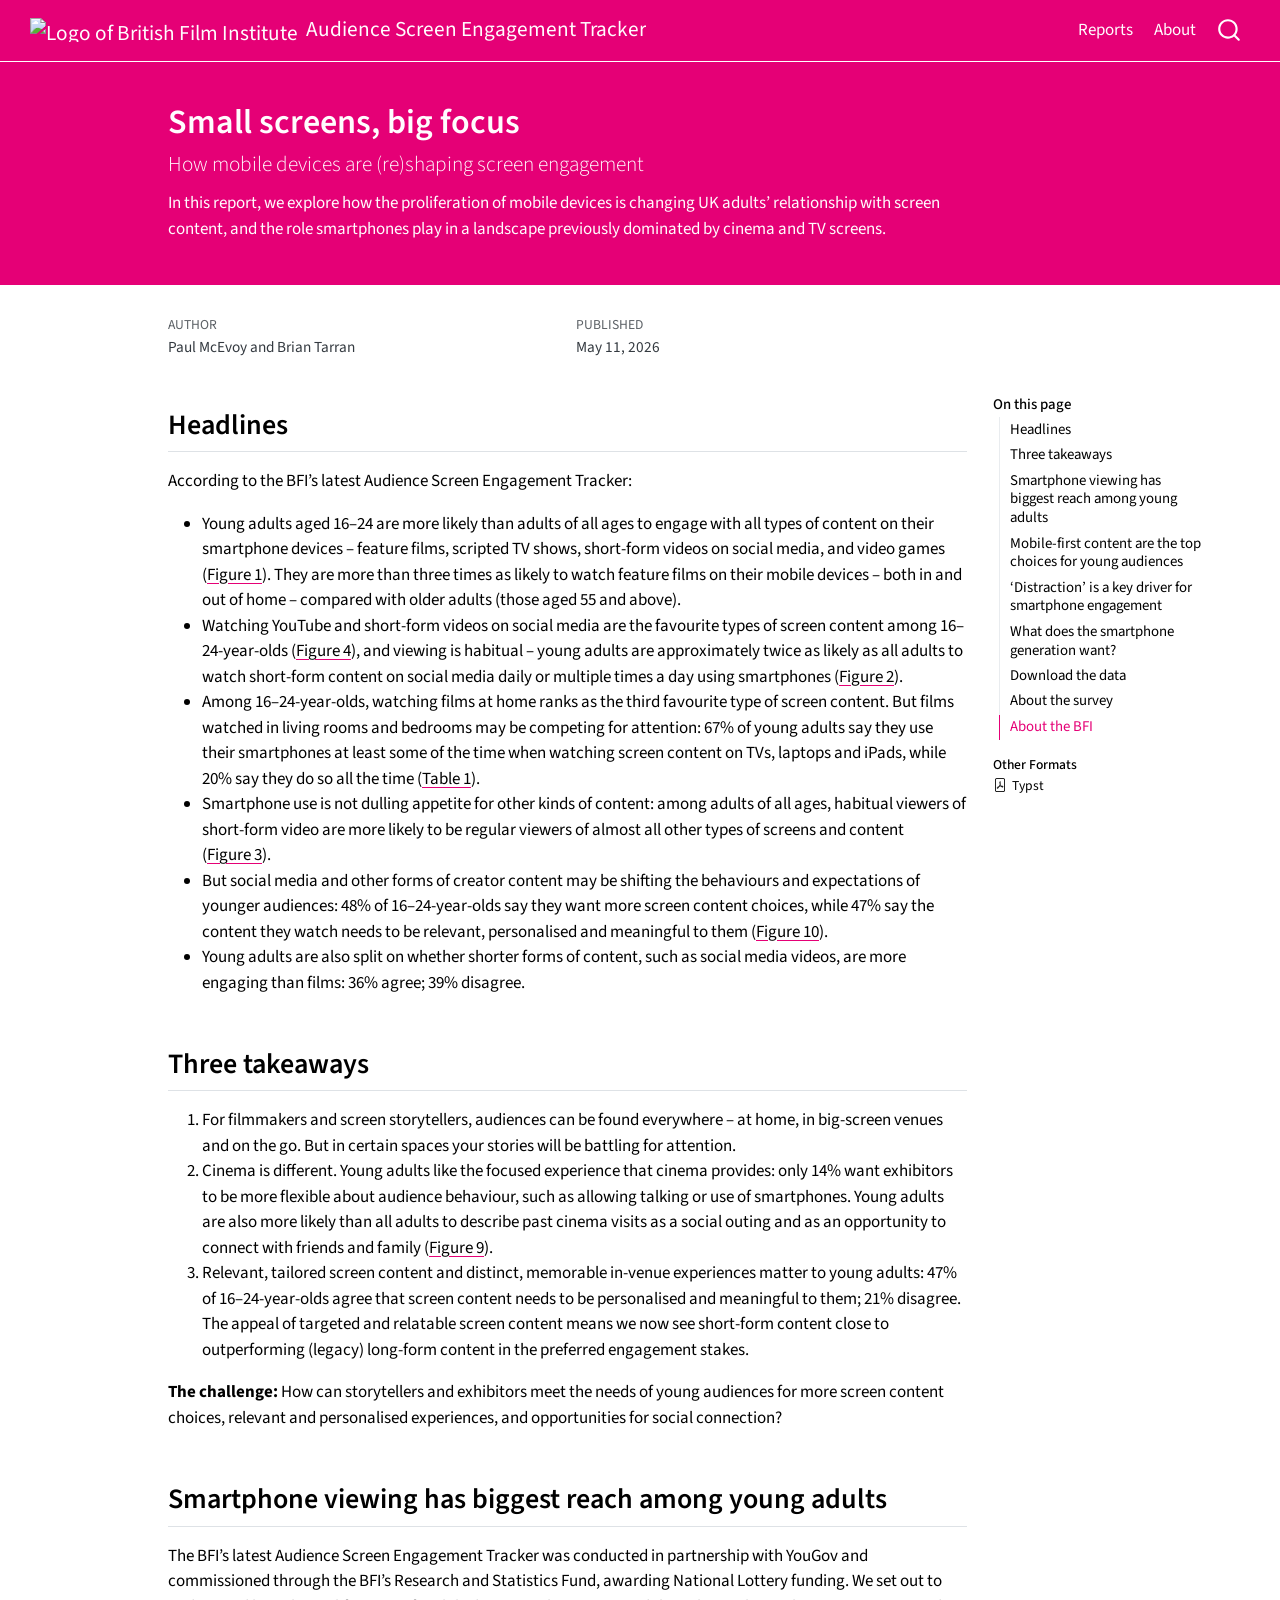
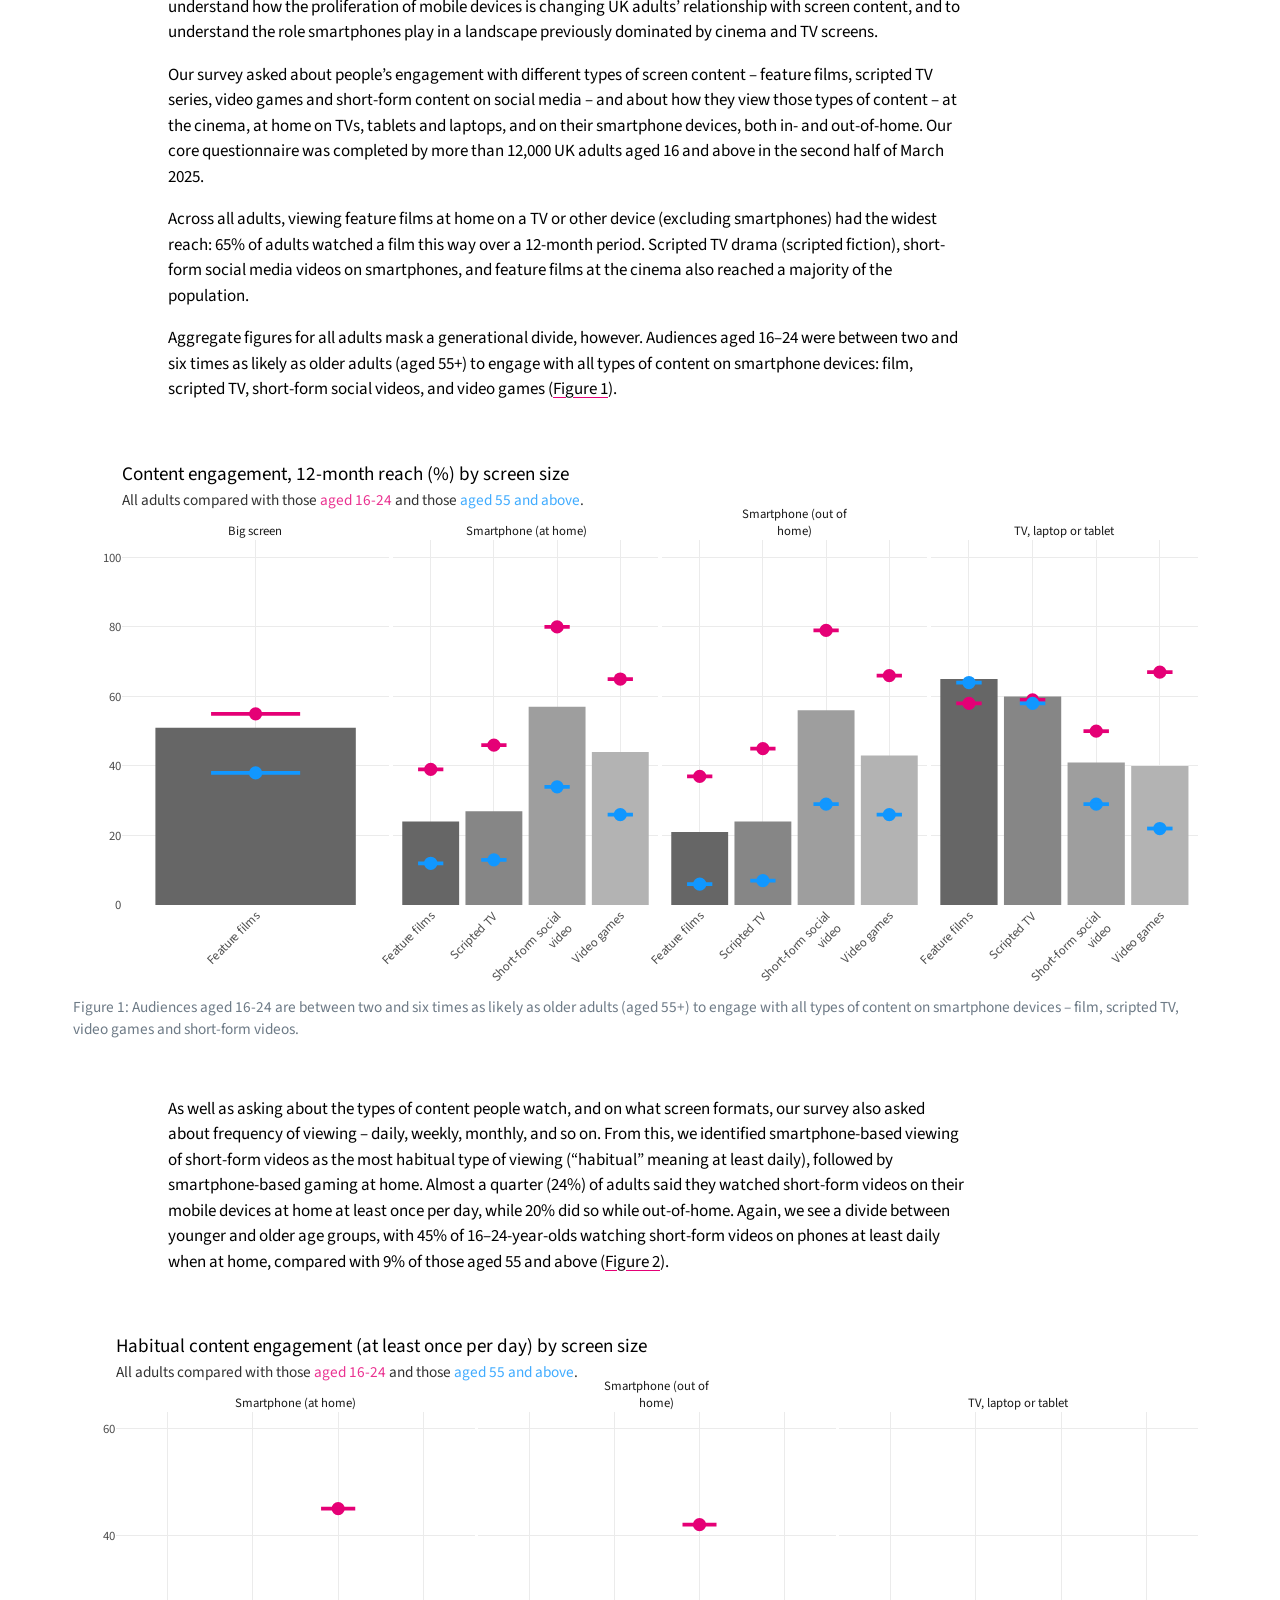
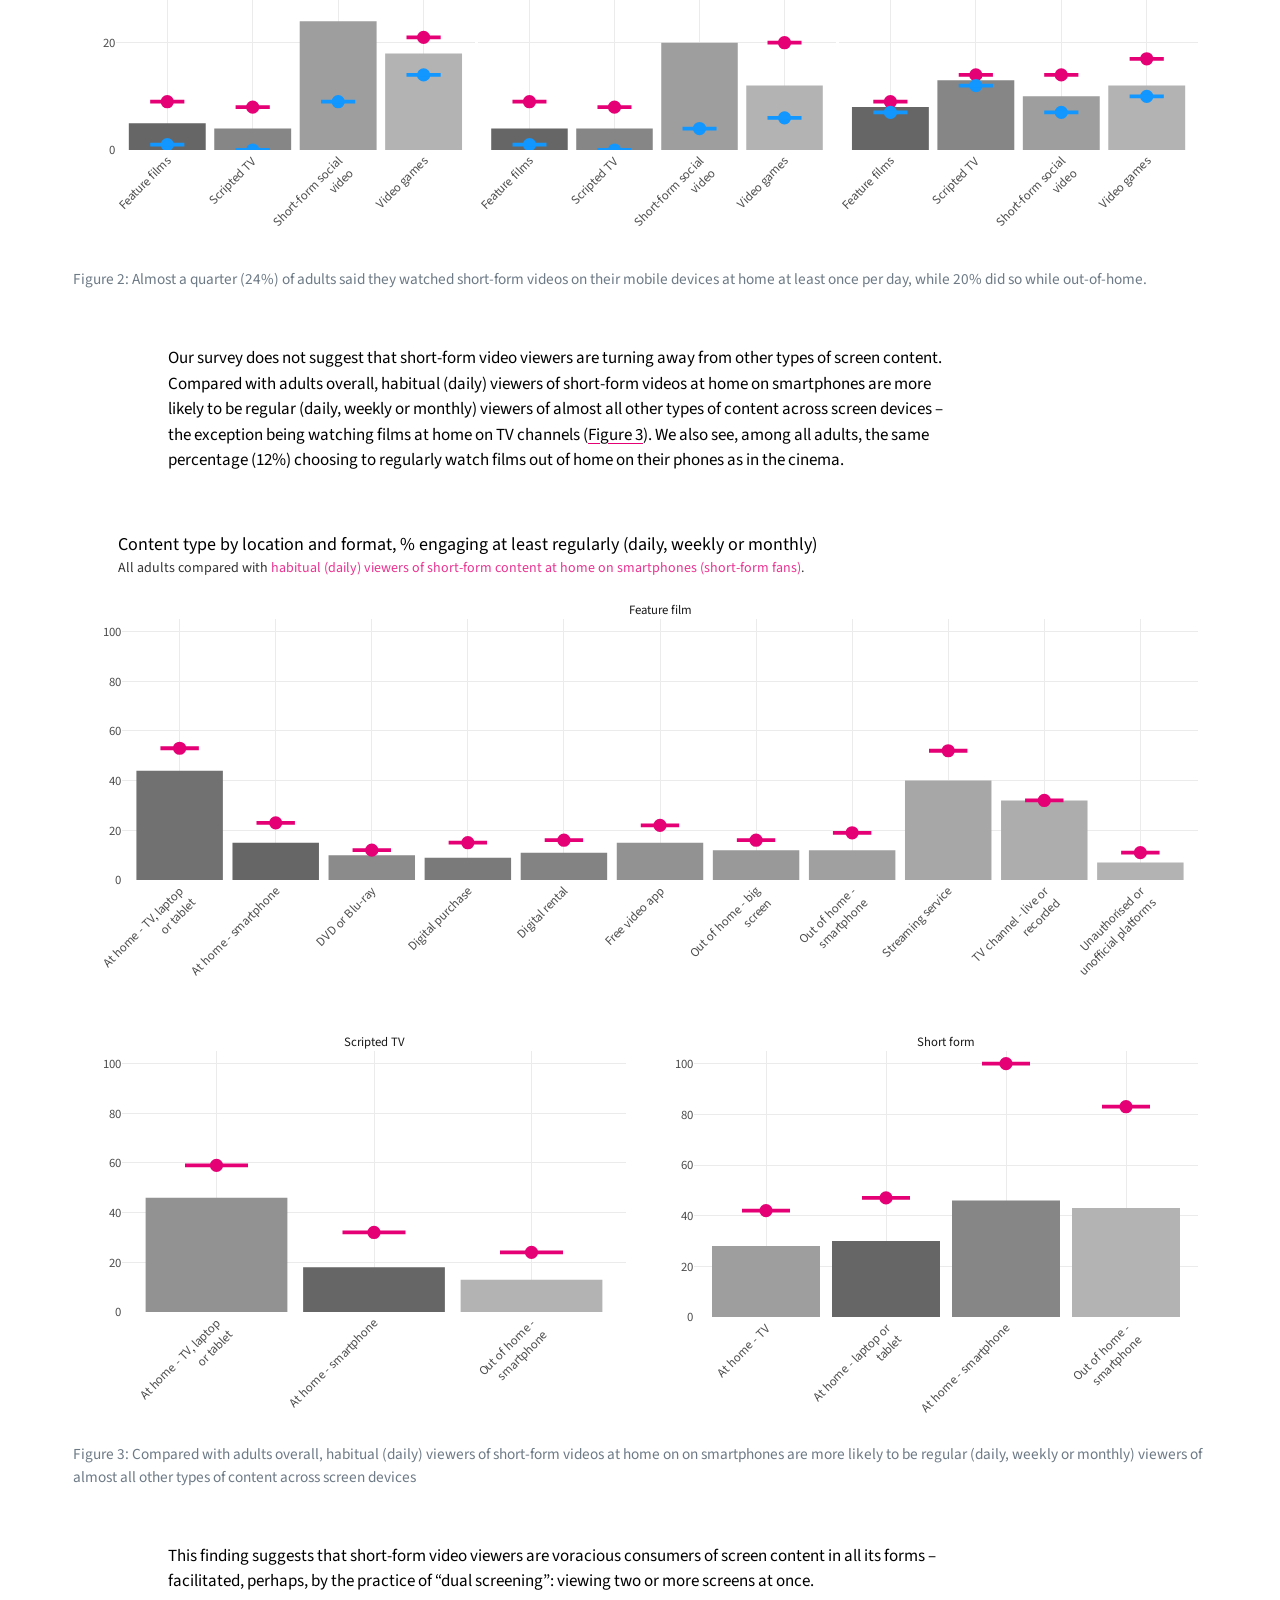
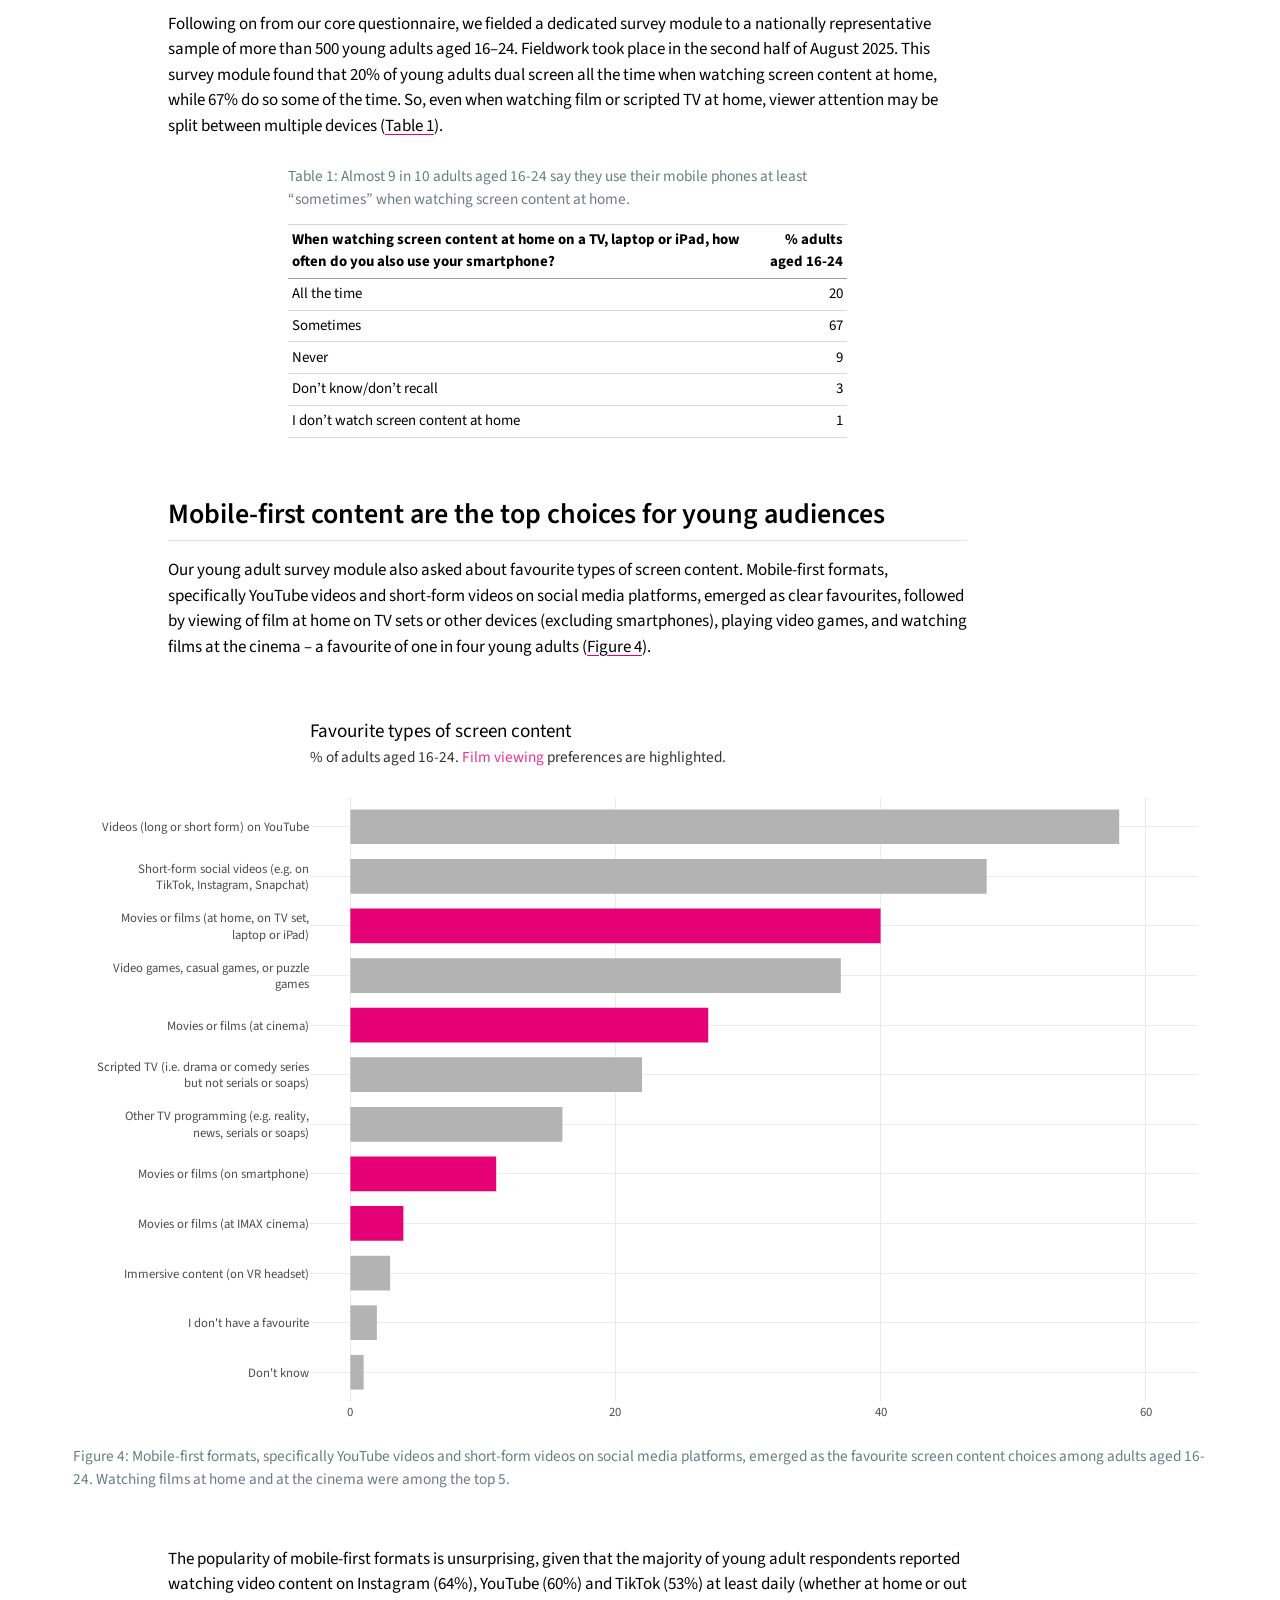
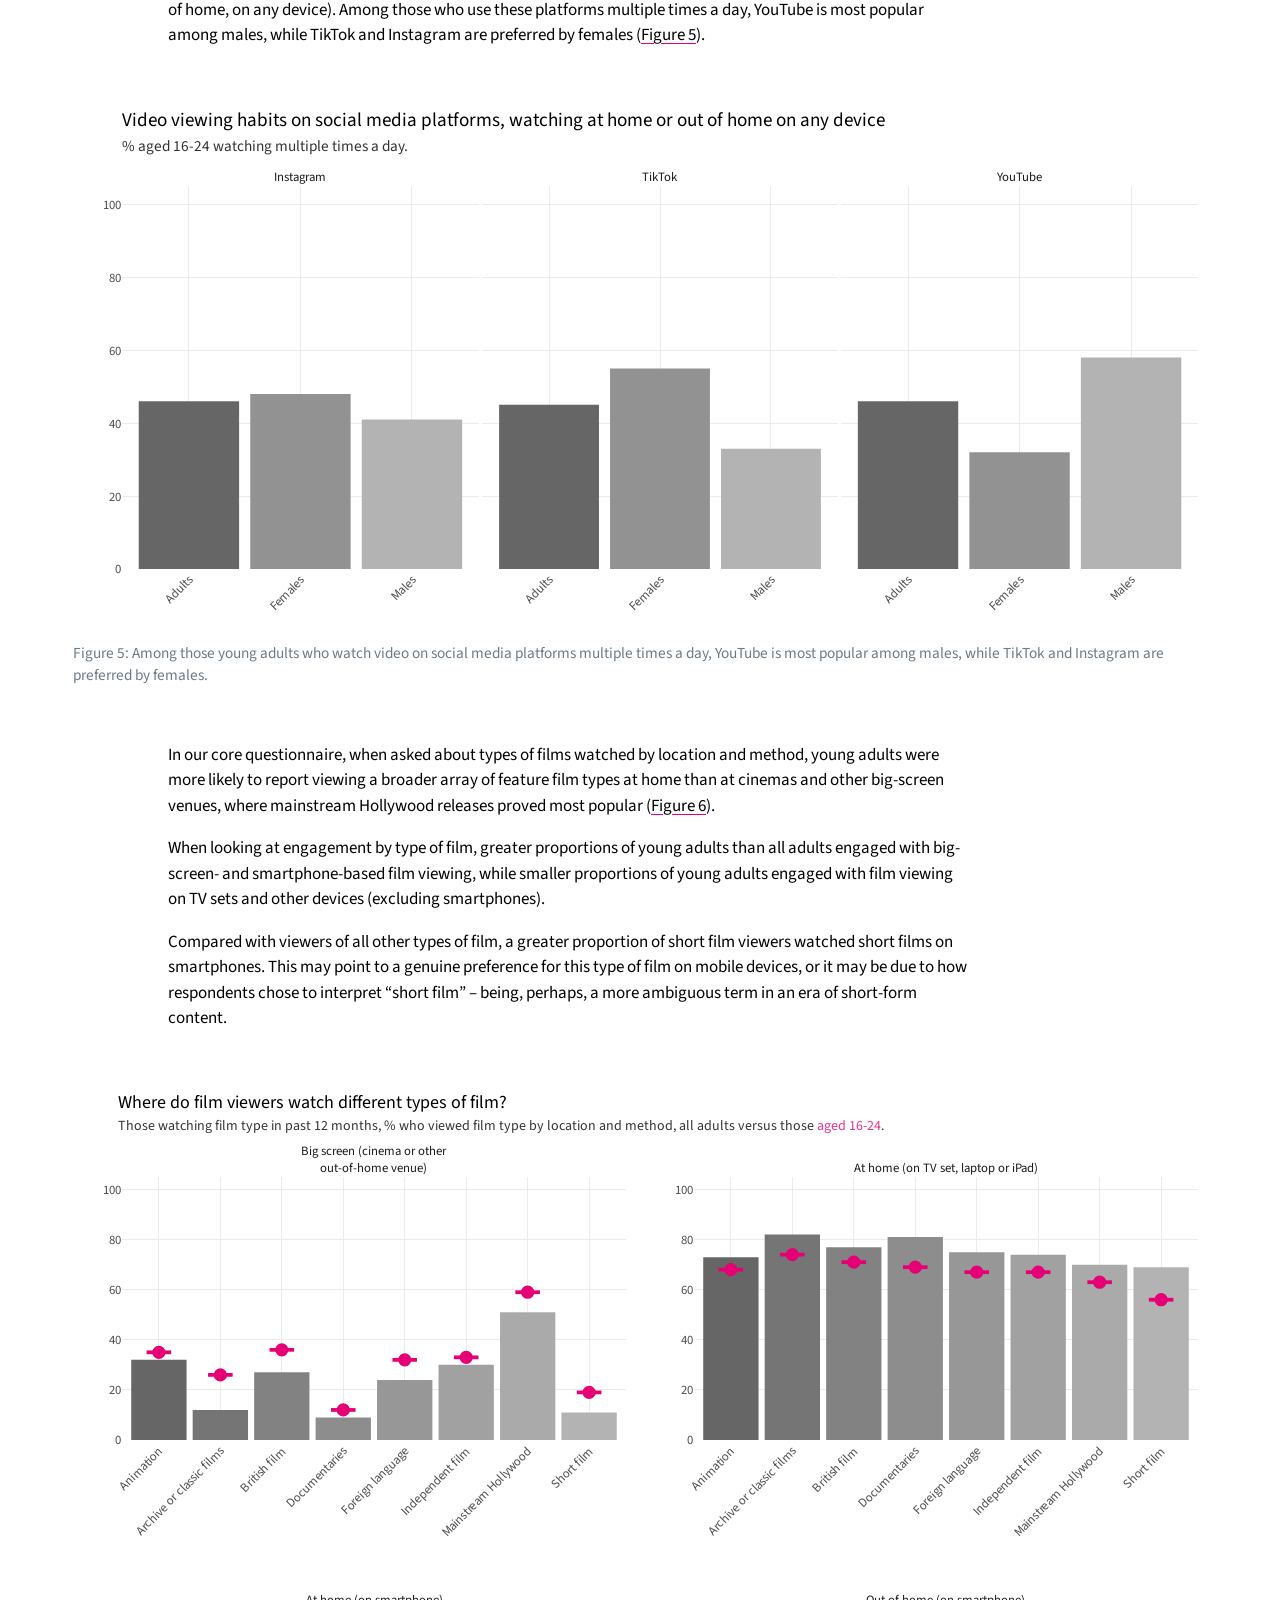
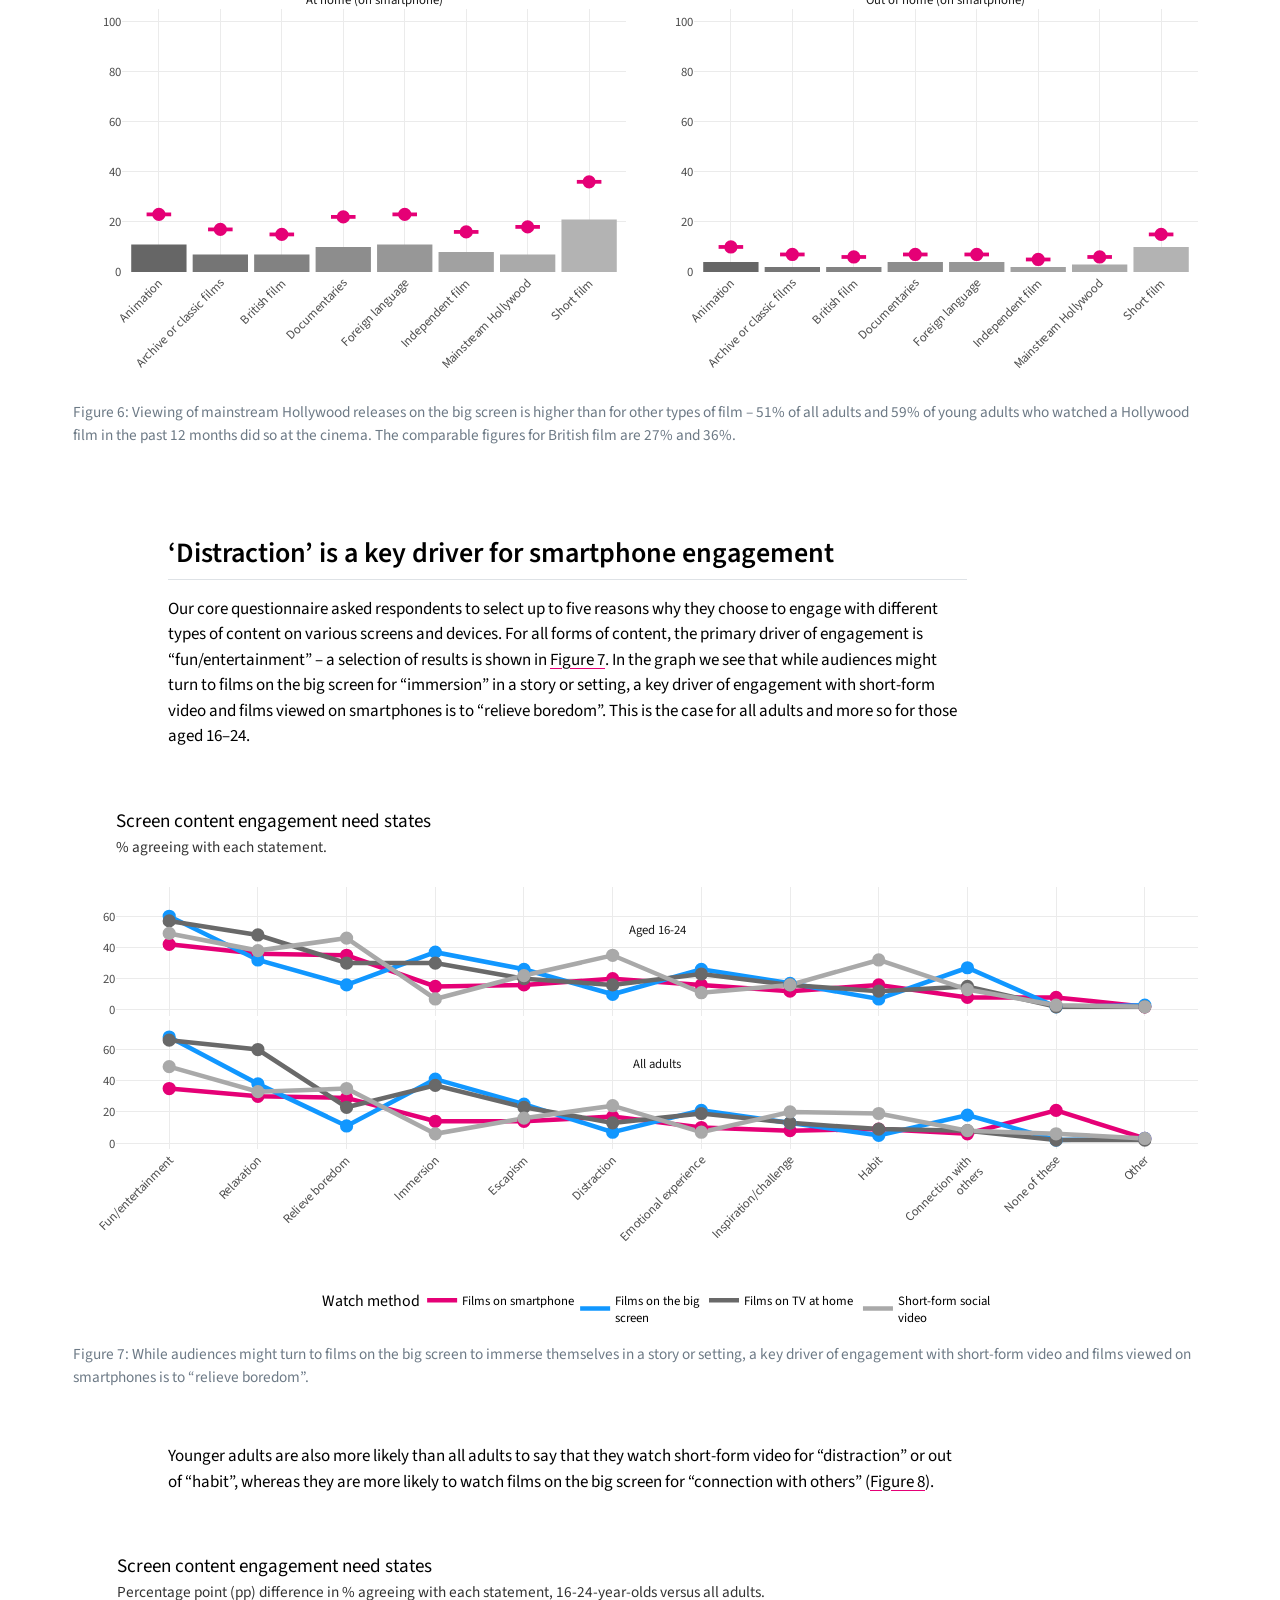
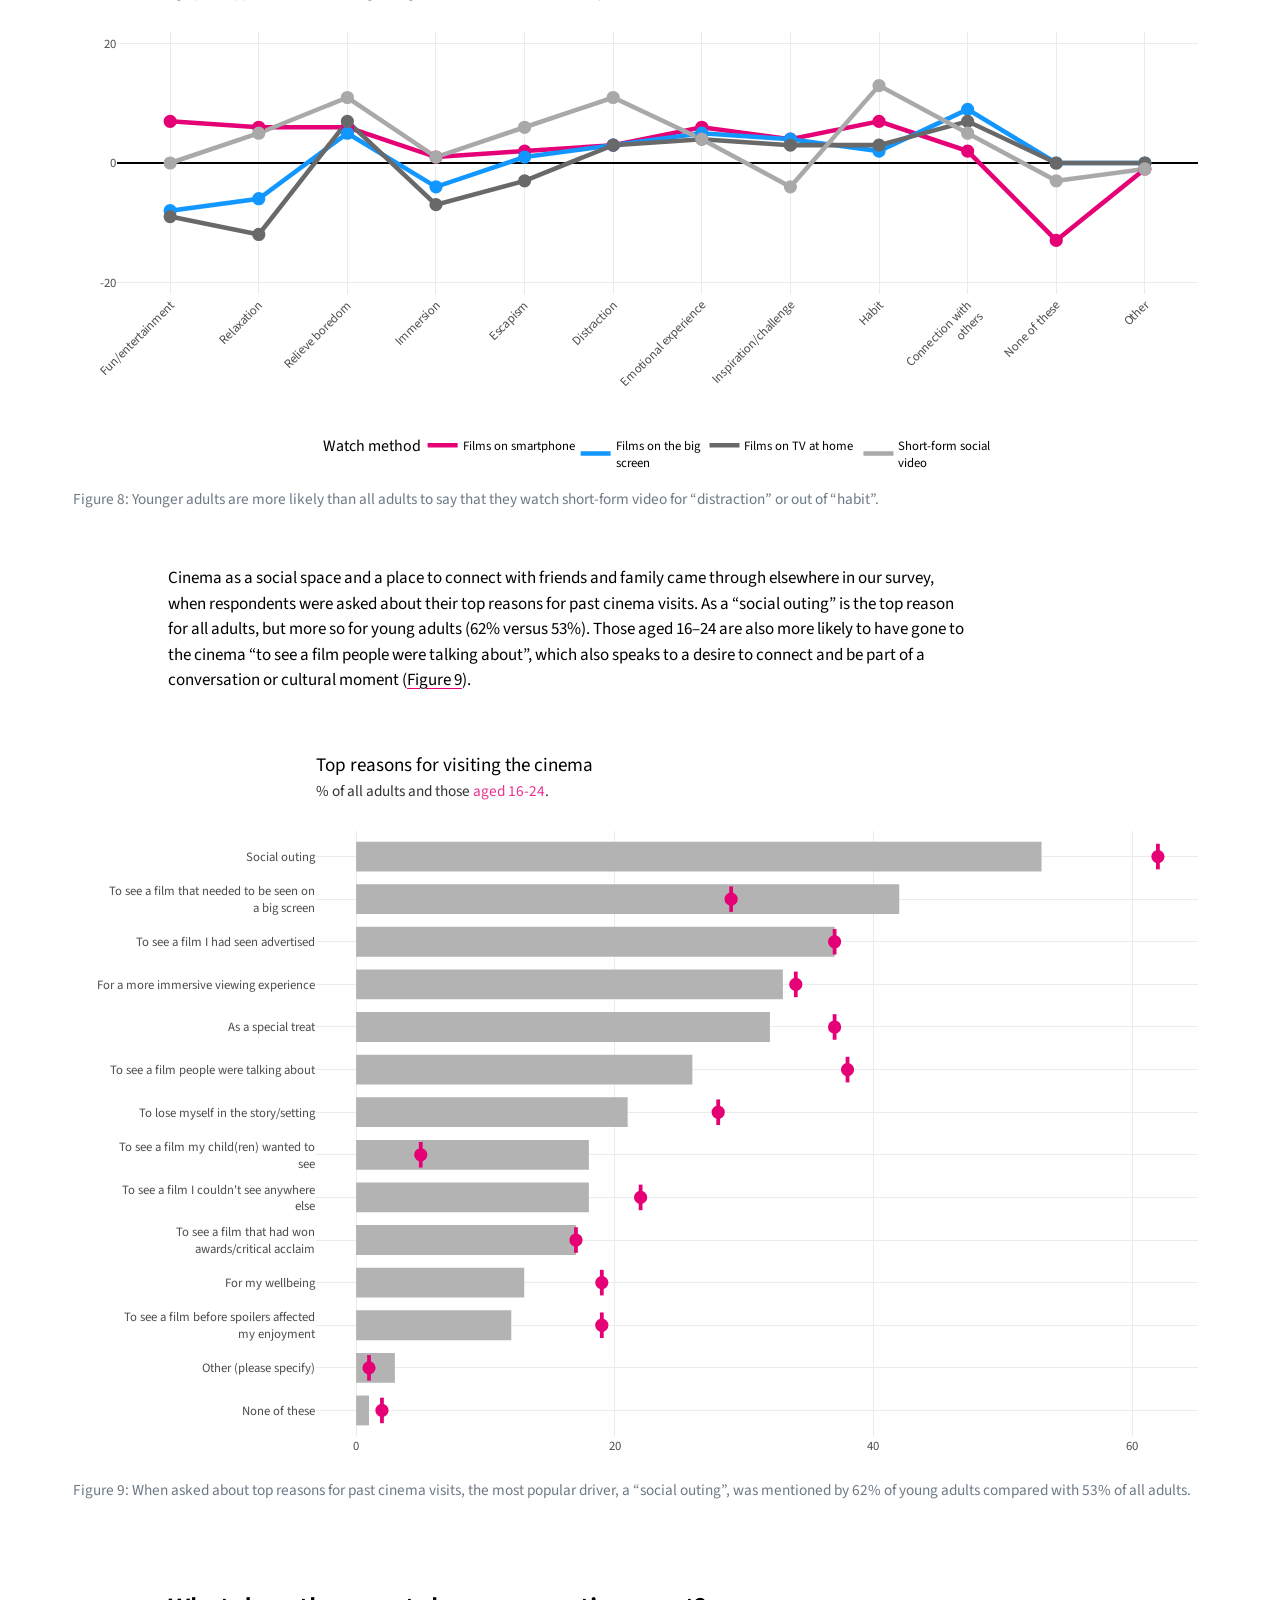
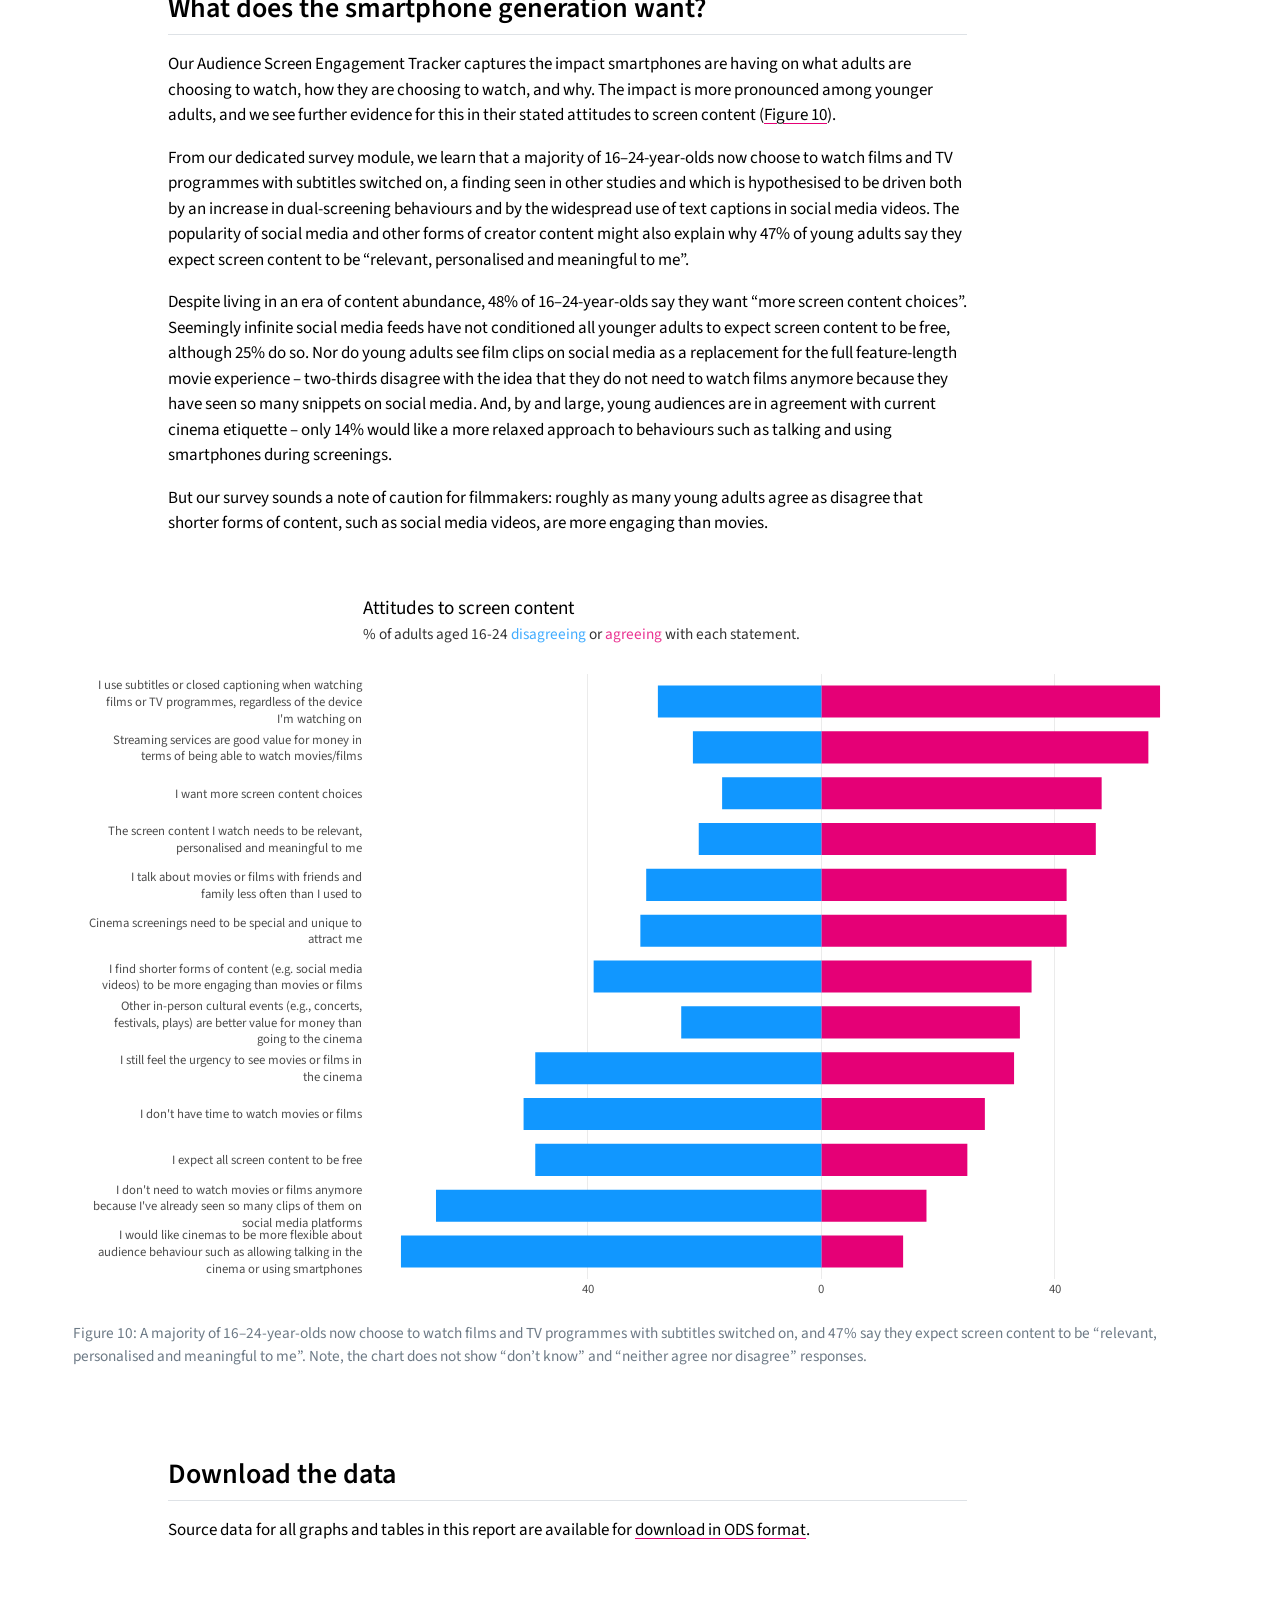
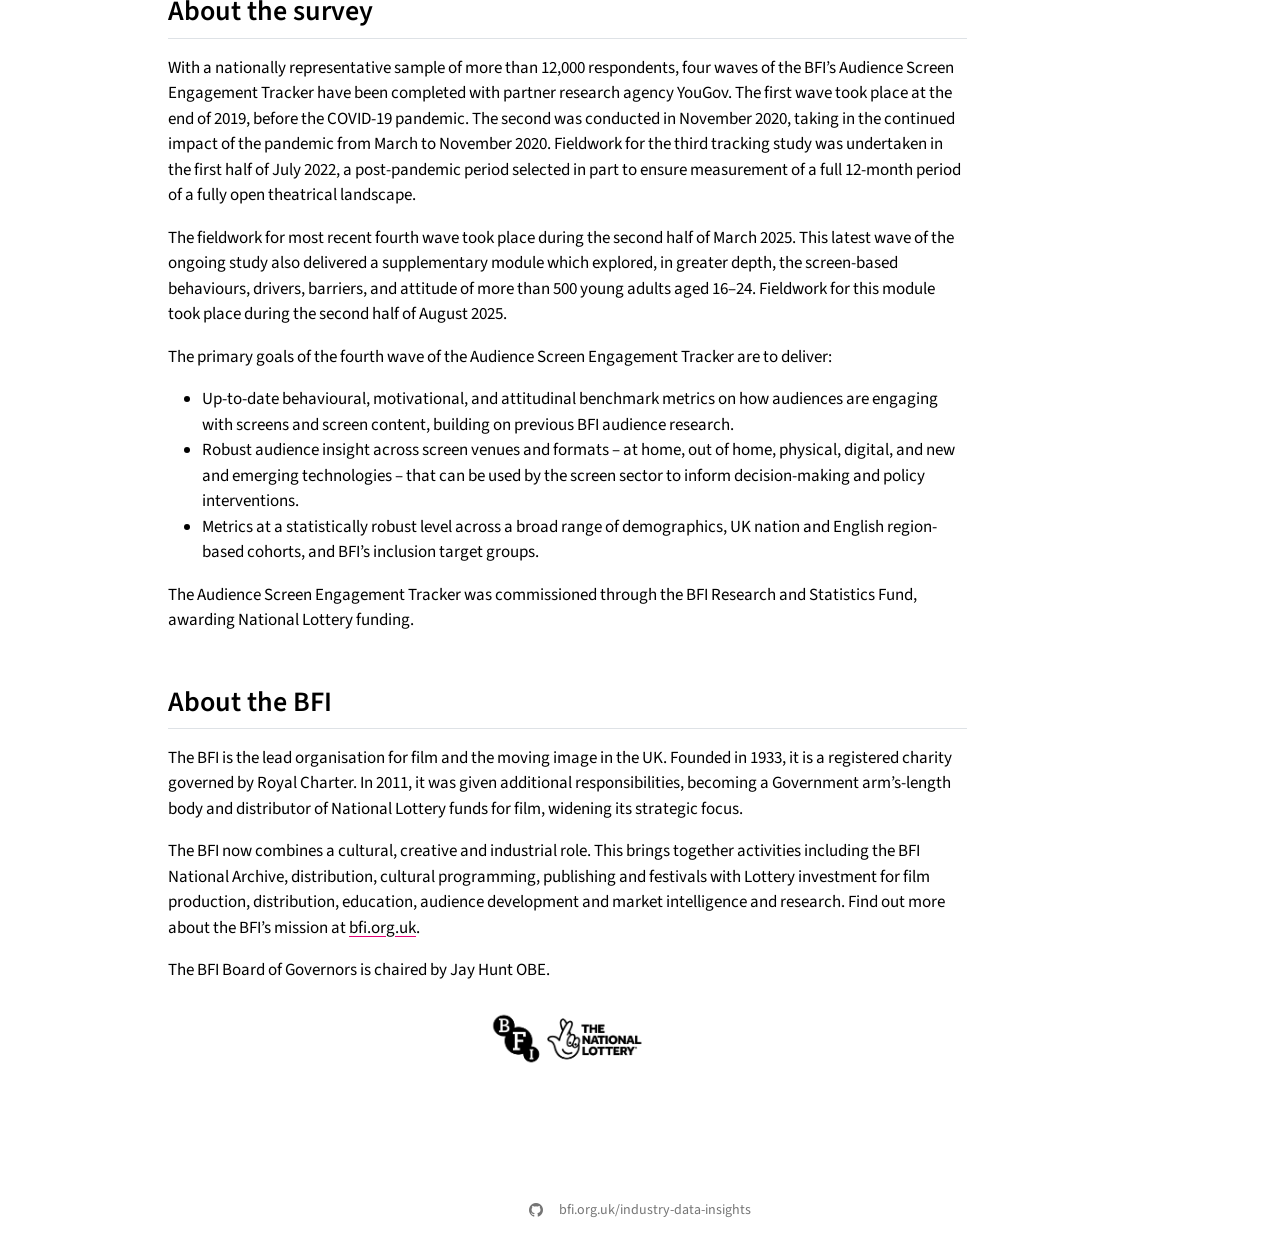
==== commit f4e711d0: "Built site for gh-pages" ====
--- a/reports/small_screens_big_focus/index.html
+++ b/reports/small_screens_big_focus/index.html
@@ -91,8 +91,11 @@
 <link rel="stylesheet" href="../../styles.css">
 <meta property="og:title" content="Small screens, big focus – Audience Screen Engagement Tracker">
 <meta property="og:description" content="In this report, we explore how the proliferation of mobile devices is changing UK adults’ relationship with screen content, and the role smartphones play in a landscape previously dominated by cinema and TV screens.">
-<meta property="og:image" content="thumbnail.png">
+<meta property="og:image" content="https://bfi-rsu.github.io/aset/reports/small_screens_big_focus/thumbnail.png">
 <meta property="og:site_name" content="Audience Screen Engagement Tracker">
+<meta property="og:image:height" content="1308">
+<meta property="og:image:width" content="2284">
+<meta property="og:image:alt" content="Screengrab of Figure 4 of the report, showing favourite types of screen content of adults aged 16-24.">
 </head>
 
 <body class="nav-fixed quarto-light">
@@ -227,8 +230,8 @@
 <div id="fig-reach" class="cell-output-display quarto-float quarto-figure quarto-figure-center anchored">
 <figure class="quarto-float quarto-float-fig figure">
 <div aria-describedby="fig-reach-caption-0ceaefa1-69ba-4598-a22c-09a6ac19f8ca">
-<div class="plotly html-widget html-fill-item" id="htmlwidget-26bb76de0dfe8bddb8a1" style="width:100%;height:325px;"></div>
-<script type="application/json" data-for="htmlwidget-26bb76de0dfe8bddb8a1">{"x":{"data":[{"orientation":"v","width":0.89999999999999991,"base":0,"x":[1],"y":[51],"text":"All adults: 51%","type":"bar","textposition":"none","marker":{"autocolorscale":false,"color":"rgba(102,102,102,1)","line":{"width":1.8897637795275593,"color":"transparent"}},"name":"Feature films","legendgroup":"Feature films","showlegend":true,"xaxis":"x","yaxis":"y","hoverinfo":"text","frame":null},{"orientation":"v","width":0.89999999999999991,"base":0,"x":[1],"y":[24],"text":"All adults: 24%","type":"bar","textposition":"none","marker":{"autocolorscale":false,"color":"rgba(102,102,102,1)","line":{"width":1.8897637795275593,"color":"transparent"}},"name":"Feature films","legendgroup":"Feature films","showlegend":false,"xaxis":"x2","yaxis":"y","hoverinfo":"text","frame":null},{"orientation":"v","width":0.89999999999999991,"base":0,"x":[1],"y":[21],"text":"All adults: 21%","type":"bar","textposition":"none","marker":{"autocolorscale":false,"color":"rgba(102,102,102,1)","line":{"width":1.8897637795275593,"color":"transparent"}},"name":"Feature films","legendgroup":"Feature films","showlegend":false,"xaxis":"x3","yaxis":"y","hoverinfo":"text","frame":null},{"orientation":"v","width":0.89999999999999991,"base":0,"x":[1],"y":[65],"text":"All adults: 65%","type":"bar","textposition":"none","marker":{"autocolorscale":false,"color":"rgba(102,102,102,1)","line":{"width":1.8897637795275593,"color":"transparent"}},"name":"Feature films","legendgroup":"Feature films","showlegend":false,"xaxis":"x4","yaxis":"y","hoverinfo":"text","frame":null},{"orientation":"v","width":0.90000000000000013,"base":0,"x":[2],"y":[27],"text":"All adults: 27%","type":"bar","textposition":"none","marker":{"autocolorscale":false,"color":"rgba(134,134,134,1)","line":{"width":1.8897637795275593,"color":"transparent"}},"name":"Scripted TV","legendgroup":"Scripted TV","showlegend":true,"xaxis":"x2","yaxis":"y","hoverinfo":"text","frame":null},{"orientation":"v","width":0.90000000000000013,"base":0,"x":[2],"y":[24],"text":"All adults: 24%","type":"bar","textposition":"none","marker":{"autocolorscale":false,"color":"rgba(134,134,134,1)","line":{"width":1.8897637795275593,"color":"transparent"}},"name":"Scripted TV","legendgroup":"Scripted TV","showlegend":false,"xaxis":"x3","yaxis":"y","hoverinfo":"text","frame":null},{"orientation":"v","width":0.90000000000000013,"base":0,"x":[2],"y":[60],"text":"All adults: 60%","type":"bar","textposition":"none","marker":{"autocolorscale":false,"color":"rgba(134,134,134,1)","line":{"width":1.8897637795275593,"color":"transparent"}},"name":"Scripted TV","legendgroup":"Scripted TV","showlegend":false,"xaxis":"x4","yaxis":"y","hoverinfo":"text","frame":null},{"orientation":"v","width":0.90000000000000036,"base":0,"x":[3],"y":[57],"text":"All adults: 57%","type":"bar","textposition":"none","marker":{"autocolorscale":false,"color":"rgba(158,158,158,1)","line":{"width":1.8897637795275593,"color":"transparent"}},"name":"Short-form social video","legendgroup":"Short-form social video","showlegend":true,"xaxis":"x2","yaxis":"y","hoverinfo":"text","frame":null},{"orientation":"v","width":0.90000000000000036,"base":0,"x":[3],"y":[56],"text":"All adults: 56%","type":"bar","textposition":"none","marker":{"autocolorscale":false,"color":"rgba(158,158,158,1)","line":{"width":1.8897637795275593,"color":"transparent"}},"name":"Short-form social video","legendgroup":"Short-form social video","showlegend":false,"xaxis":"x3","yaxis":"y","hoverinfo":"text","frame":null},{"orientation":"v","width":0.90000000000000036,"base":0,"x":[3],"y":[41],"text":"All adults: 41%","type":"bar","textposition":"none","marker":{"autocolorscale":false,"color":"rgba(158,158,158,1)","line":{"width":1.8897637795275593,"color":"transparent"}},"name":"Short-form social video","legendgroup":"Short-form social video","showlegend":false,"xaxis":"x4","yaxis":"y","hoverinfo":"text","frame":null},{"orientation":"v","width":0.90000000000000036,"base":0,"x":[4],"y":[44],"text":"All adults: 44%","type":"bar","textposition":"none","marker":{"autocolorscale":false,"color":"rgba(179,179,179,1)","line":{"width":1.8897637795275593,"color":"transparent"}},"name":"Video games","legendgroup":"Video games","showlegend":true,"xaxis":"x2","yaxis":"y","hoverinfo":"text","frame":null},{"orientation":"v","width":0.90000000000000036,"base":0,"x":[4],"y":[43],"text":"All adults: 43%","type":"bar","textposition":"none","marker":{"autocolorscale":false,"color":"rgba(179,179,179,1)","line":{"width":1.8897637795275593,"color":"transparent"}},"name":"Video games","legendgroup":"Video games","showlegend":false,"xaxis":"x3","yaxis":"y","hoverinfo":"text","frame":null},{"orientation":"v","width":0.90000000000000036,"base":0,"x":[4],"y":[40],"text":"All adults: 40%","type":"bar","textposition":"none","marker":{"autocolorscale":false,"color":"rgba(179,179,179,1)","line":{"width":1.8897637795275593,"color":"transparent"}},"name":"Video games","legendgroup":"Video games","showlegend":false,"xaxis":"x4","yaxis":"y","hoverinfo":"text","frame":null},{"x":[1],"y":[55],"text":"Adults aged 16-24: 55%","type":"scatter","mode":"markers","marker":{"autocolorscale":false,"color":"rgba(229,0,118,1)","opacity":1,"size":11.338582677165356,"symbol":"circle","line":{"width":1.8897637795275593,"color":"rgba(229,0,118,1)"}},"hoveron":"points","showlegend":false,"xaxis":"x","yaxis":"y","hoverinfo":"text","frame":null},{"x":[1,2,3,4],"y":[39,46,80,65],"text":["Adults aged 16-24: 39%","Adults aged 16-24: 46%","Adults aged 16-24: 80%","Adults aged 16-24: 65%"],"type":"scatter","mode":"markers","marker":{"autocolorscale":false,"color":"rgba(229,0,118,1)","opacity":1,"size":11.338582677165356,"symbol":"circle","line":{"width":1.8897637795275593,"color":"rgba(229,0,118,1)"}},"hoveron":"points","showlegend":false,"xaxis":"x2","yaxis":"y","hoverinfo":"text","frame":null},{"x":[1,2,3,4],"y":[37,45,79,66],"text":["Adults aged 16-24: 37%","Adults aged 16-24: 45%","Adults aged 16-24: 79%","Adults aged 16-24: 66%"],"type":"scatter","mode":"markers","marker":{"autocolorscale":false,"color":"rgba(229,0,118,1)","opacity":1,"size":11.338582677165356,"symbol":"circle","line":{"width":1.8897637795275593,"color":"rgba(229,0,118,1)"}},"hoveron":"points","showlegend":false,"xaxis":"x3","yaxis":"y","hoverinfo":"text","frame":null},{"x":[1,2,3,4],"y":[58,59,50,67],"text":["Adults aged 16-24: 58%","Adults aged 16-24: 59%","Adults aged 16-24: 50%","Adults aged 16-24: 67%"],"type":"scatter","mode":"markers","marker":{"autocolorscale":false,"color":"rgba(229,0,118,1)","opacity":1,"size":11.338582677165356,"symbol":"circle","line":{"width":1.8897637795275593,"color":"rgba(229,0,118,1)"}},"hoveron":"points","showlegend":false,"xaxis":"x4","yaxis":"y","hoverinfo":"text","frame":null},{"x":[0.80000000000000004,1.2],"y":[55,55],"text":"Adults aged 16-24: 55%","type":"scatter","mode":"lines","line":{"width":3.7795275590551185,"color":"rgba(229,0,118,1)","dash":"solid"},"hoveron":"points","name":"Feature films","legendgroup":"Feature films","showlegend":false,"xaxis":"x","yaxis":"y","hoverinfo":"text","frame":null},{"x":[0.80000000000000004,1.2],"y":[39,39],"text":"Adults aged 16-24: 39%","type":"scatter","mode":"lines","line":{"width":3.7795275590551185,"color":"rgba(229,0,118,1)","dash":"solid"},"hoveron":"points","name":"Feature films","legendgroup":"Feature films","showlegend":false,"xaxis":"x2","yaxis":"y","hoverinfo":"text","frame":null},{"x":[0.80000000000000004,1.2],"y":[37,37],"text":"Adults aged 16-24: 37%","type":"scatter","mode":"lines","line":{"width":3.7795275590551185,"color":"rgba(229,0,118,1)","dash":"solid"},"hoveron":"points","name":"Feature films","legendgroup":"Feature films","showlegend":false,"xaxis":"x3","yaxis":"y","hoverinfo":"text","frame":null},{"x":[0.80000000000000004,1.2],"y":[58,58],"text":"Adults aged 16-24: 58%","type":"scatter","mode":"lines","line":{"width":3.7795275590551185,"color":"rgba(229,0,118,1)","dash":"solid"},"hoveron":"points","name":"Feature films","legendgroup":"Feature films","showlegend":false,"xaxis":"x4","yaxis":"y","hoverinfo":"text","frame":null},{"x":[1.8,2.2000000000000002],"y":[46,46],"text":"Adults aged 16-24: 46%","type":"scatter","mode":"lines","line":{"width":3.7795275590551185,"color":"rgba(229,0,118,1)","dash":"solid"},"hoveron":"points","name":"Scripted TV","legendgroup":"Scripted TV","showlegend":false,"xaxis":"x2","yaxis":"y","hoverinfo":"text","frame":null},{"x":[1.8,2.2000000000000002],"y":[45,45],"text":"Adults aged 16-24: 45%","type":"scatter","mode":"lines","line":{"width":3.7795275590551185,"color":"rgba(229,0,118,1)","dash":"solid"},"hoveron":"points","name":"Scripted TV","legendgroup":"Scripted TV","showlegend":false,"xaxis":"x3","yaxis":"y","hoverinfo":"text","frame":null},{"x":[1.8,2.2000000000000002],"y":[59,59],"text":"Adults aged 16-24: 59%","type":"scatter","mode":"lines","line":{"width":3.7795275590551185,"color":"rgba(229,0,118,1)","dash":"solid"},"hoveron":"points","name":"Scripted TV","legendgroup":"Scripted TV","showlegend":false,"xaxis":"x4","yaxis":"y","hoverinfo":"text","frame":null},{"x":[2.7999999999999998,3.2000000000000002],"y":[80,80],"text":"Adults aged 16-24: 80%","type":"scatter","mode":"lines","line":{"width":3.7795275590551185,"color":"rgba(229,0,118,1)","dash":"solid"},"hoveron":"points","name":"Short-form social video","legendgroup":"Short-form social video","showlegend":false,"xaxis":"x2","yaxis":"y","hoverinfo":"text","frame":null},{"x":[2.7999999999999998,3.2000000000000002],"y":[79,79],"text":"Adults aged 16-24: 79%","type":"scatter","mode":"lines","line":{"width":3.7795275590551185,"color":"rgba(229,0,118,1)","dash":"solid"},"hoveron":"points","name":"Short-form social video","legendgroup":"Short-form social video","showlegend":false,"xaxis":"x3","yaxis":"y","hoverinfo":"text","frame":null},{"x":[2.7999999999999998,3.2000000000000002],"y":[50,50],"text":"Adults aged 16-24: 50%","type":"scatter","mode":"lines","line":{"width":3.7795275590551185,"color":"rgba(229,0,118,1)","dash":"solid"},"hoveron":"points","name":"Short-form social video","legendgroup":"Short-form social video","showlegend":false,"xaxis":"x4","yaxis":"y","hoverinfo":"text","frame":null},{"x":[3.7999999999999998,4.2000000000000002],"y":[65,65],"text":"Adults aged 16-24: 65%","type":"scatter","mode":"lines","line":{"width":3.7795275590551185,"color":"rgba(229,0,118,1)","dash":"solid"},"hoveron":"points","name":"Video games","legendgroup":"Video games","showlegend":false,"xaxis":"x2","yaxis":"y","hoverinfo":"text","frame":null},{"x":[3.7999999999999998,4.2000000000000002],"y":[66,66],"text":"Adults aged 16-24: 66%","type":"scatter","mode":"lines","line":{"width":3.7795275590551185,"color":"rgba(229,0,118,1)","dash":"solid"},"hoveron":"points","name":"Video games","legendgroup":"Video games","showlegend":false,"xaxis":"x3","yaxis":"y","hoverinfo":"text","frame":null},{"x":[3.7999999999999998,4.2000000000000002],"y":[67,67],"text":"Adults aged 16-24: 67%","type":"scatter","mode":"lines","line":{"width":3.7795275590551185,"color":"rgba(229,0,118,1)","dash":"solid"},"hoveron":"points","name":"Video games","legendgroup":"Video games","showlegend":false,"xaxis":"x4","yaxis":"y","hoverinfo":"text","frame":null},{"x":[1],"y":[38],"text":"Adults aged 55 and above: 38%","type":"scatter","mode":"markers","marker":{"autocolorscale":false,"color":"rgba(17,151,255,1)","opacity":1,"size":11.338582677165356,"symbol":"circle","line":{"width":1.8897637795275593,"color":"rgba(17,151,255,1)"}},"hoveron":"points","showlegend":false,"xaxis":"x","yaxis":"y","hoverinfo":"text","frame":null},{"x":[1,2,3,4],"y":[12,13,34,26],"text":["Adults aged 55 and above: 12%","Adults aged 55 and above: 13%","Adults aged 55 and above: 34%","Adults aged 55 and above: 26%"],"type":"scatter","mode":"markers","marker":{"autocolorscale":false,"color":"rgba(17,151,255,1)","opacity":1,"size":11.338582677165356,"symbol":"circle","line":{"width":1.8897637795275593,"color":"rgba(17,151,255,1)"}},"hoveron":"points","showlegend":false,"xaxis":"x2","yaxis":"y","hoverinfo":"text","frame":null},{"x":[1,2,3,4],"y":[6,7,29,26],"text":["Adults aged 55 and above: 6%","Adults aged 55 and above: 7%","Adults aged 55 and above: 29%","Adults aged 55 and above: 26%"],"type":"scatter","mode":"markers","marker":{"autocolorscale":false,"color":"rgba(17,151,255,1)","opacity":1,"size":11.338582677165356,"symbol":"circle","line":{"width":1.8897637795275593,"color":"rgba(17,151,255,1)"}},"hoveron":"points","showlegend":false,"xaxis":"x3","yaxis":"y","hoverinfo":"text","frame":null},{"x":[1,2,3,4],"y":[64,58,29,22],"text":["Adults aged 55 and above: 64%","Adults aged 55 and above: 58%","Adults aged 55 and above: 29%","Adults aged 55 and above: 22%"],"type":"scatter","mode":"markers","marker":{"autocolorscale":false,"color":"rgba(17,151,255,1)","opacity":1,"size":11.338582677165356,"symbol":"circle","line":{"width":1.8897637795275593,"color":"rgba(17,151,255,1)"}},"hoveron":"points","showlegend":false,"xaxis":"x4","yaxis":"y","hoverinfo":"text","frame":null},{"x":[0.80000000000000004,1.2],"y":[38,38],"text":"Adults aged 55 and above: 38%","type":"scatter","mode":"lines","line":{"width":3.7795275590551185,"color":"rgba(17,151,255,1)","dash":"solid"},"hoveron":"points","name":"Feature films","legendgroup":"Feature films","showlegend":false,"xaxis":"x","yaxis":"y","hoverinfo":"text","frame":null},{"x":[0.80000000000000004,1.2],"y":[12,12],"text":"Adults aged 55 and above: 12%","type":"scatter","mode":"lines","line":{"width":3.7795275590551185,"color":"rgba(17,151,255,1)","dash":"solid"},"hoveron":"points","name":"Feature films","legendgroup":"Feature films","showlegend":false,"xaxis":"x2","yaxis":"y","hoverinfo":"text","frame":null},{"x":[0.80000000000000004,1.2],"y":[6,6],"text":"Adults aged 55 and above: 6%","type":"scatter","mode":"lines","line":{"width":3.7795275590551185,"color":"rgba(17,151,255,1)","dash":"solid"},"hoveron":"points","name":"Feature films","legendgroup":"Feature films","showlegend":false,"xaxis":"x3","yaxis":"y","hoverinfo":"text","frame":null},{"x":[0.80000000000000004,1.2],"y":[64,64],"text":"Adults aged 55 and above: 64%","type":"scatter","mode":"lines","line":{"width":3.7795275590551185,"color":"rgba(17,151,255,1)","dash":"solid"},"hoveron":"points","name":"Feature films","legendgroup":"Feature films","showlegend":false,"xaxis":"x4","yaxis":"y","hoverinfo":"text","frame":null},{"x":[1.8,2.2000000000000002],"y":[13,13],"text":"Adults aged 55 and above: 13%","type":"scatter","mode":"lines","line":{"width":3.7795275590551185,"color":"rgba(17,151,255,1)","dash":"solid"},"hoveron":"points","name":"Scripted TV","legendgroup":"Scripted TV","showlegend":false,"xaxis":"x2","yaxis":"y","hoverinfo":"text","frame":null},{"x":[1.8,2.2000000000000002],"y":[7,7],"text":"Adults aged 55 and above: 7%","type":"scatter","mode":"lines","line":{"width":3.7795275590551185,"color":"rgba(17,151,255,1)","dash":"solid"},"hoveron":"points","name":"Scripted TV","legendgroup":"Scripted TV","showlegend":false,"xaxis":"x3","yaxis":"y","hoverinfo":"text","frame":null},{"x":[1.8,2.2000000000000002],"y":[58,58],"text":"Adults aged 55 and above: 58%","type":"scatter","mode":"lines","line":{"width":3.7795275590551185,"color":"rgba(17,151,255,1)","dash":"solid"},"hoveron":"points","name":"Scripted TV","legendgroup":"Scripted TV","showlegend":false,"xaxis":"x4","yaxis":"y","hoverinfo":"text","frame":null},{"x":[2.7999999999999998,3.2000000000000002],"y":[34,34],"text":"Adults aged 55 and above: 34%","type":"scatter","mode":"lines","line":{"width":3.7795275590551185,"color":"rgba(17,151,255,1)","dash":"solid"},"hoveron":"points","name":"Short-form social video","legendgroup":"Short-form social video","showlegend":false,"xaxis":"x2","yaxis":"y","hoverinfo":"text","frame":null},{"x":[2.7999999999999998,3.2000000000000002],"y":[29,29],"text":"Adults aged 55 and above: 29%","type":"scatter","mode":"lines","line":{"width":3.7795275590551185,"color":"rgba(17,151,255,1)","dash":"solid"},"hoveron":"points","name":"Short-form social video","legendgroup":"Short-form social video","showlegend":false,"xaxis":"x3","yaxis":"y","hoverinfo":"text","frame":null},{"x":[2.7999999999999998,3.2000000000000002],"y":[29,29],"text":"Adults aged 55 and above: 29%","type":"scatter","mode":"lines","line":{"width":3.7795275590551185,"color":"rgba(17,151,255,1)","dash":"solid"},"hoveron":"points","name":"Short-form social video","legendgroup":"Short-form social video","showlegend":false,"xaxis":"x4","yaxis":"y","hoverinfo":"text","frame":null},{"x":[3.7999999999999998,4.2000000000000002],"y":[26,26],"text":"Adults aged 55 and above: 26%","type":"scatter","mode":"lines","line":{"width":3.7795275590551185,"color":"rgba(17,151,255,1)","dash":"solid"},"hoveron":"points","name":"Video games","legendgroup":"Video games","showlegend":false,"xaxis":"x2","yaxis":"y","hoverinfo":"text","frame":null},{"x":[3.7999999999999998,4.2000000000000002],"y":[26,26],"text":"Adults aged 55 and above: 26%","type":"scatter","mode":"lines","line":{"width":3.7795275590551185,"color":"rgba(17,151,255,1)","dash":"solid"},"hoveron":"points","name":"Video games","legendgroup":"Video games","showlegend":false,"xaxis":"x3","yaxis":"y","hoverinfo":"text","frame":null},{"x":[3.7999999999999998,4.2000000000000002],"y":[22,22],"text":"Adults aged 55 and above: 22%","type":"scatter","mode":"lines","line":{"width":3.7795275590551185,"color":"rgba(17,151,255,1)","dash":"solid"},"hoveron":"points","name":"Video games","legendgroup":"Video games","showlegend":false,"xaxis":"x4","yaxis":"y","hoverinfo":"text","frame":null}],"layout":{"margin":{"t":120,"r":10,"b":40,"l":10},"paper_bgcolor":"rgba(255,255,255,1)","font":{"color":"rgba(0,0,0,1)","family":"Source Sans Pro","size":15.940224159402243},"title":{"text":"Content engagement, 12-month reach (%) by screen size<br><span style='font-size: 0.8em; opacity: 0.8;'>All adults compared with those <span style='color:#e50076'>aged 16-24<\/span> and those <span style='color:#1197FF'>aged 55 and above<\/span>.<\/span>","font":{"color":"rgba(0,0,0,1)","family":"","size":19.128268991282692},"x":0,"xref":"paper"},"xaxis":{"domain":[0,0.2483395599833956],"automargin":true,"type":"linear","autorange":false,"range":[0.40000000000000002,1.6000000000000001],"tickmode":"array","ticktext":["Feature films"],"tickvals":[1],"categoryorder":"array","categoryarray":["Feature films"],"nticks":null,"ticks":"","tickcolor":null,"ticklen":3.9850560398505608,"tickwidth":0,"showticklabels":true,"tickfont":{"color":"rgba(77,77,77,1)","family":"","size":12.7521793275218},"tickangle":-45,"showline":false,"linecolor":null,"linewidth":0,"showgrid":true,"gridcolor":"rgba(235,235,235,1)","gridwidth":0.72455564360919289,"zeroline":false,"anchor":"y","title":"","hoverformat":".2f"},"yaxis":{"domain":[0,1],"automargin":true,"type":"linear","autorange":false,"range":[0,105],"tickmode":"array","ticktext":["0","20","40","60","80","100"],"tickvals":[0,20,40,60,80,100],"categoryorder":"array","categoryarray":["0","20","40","60","80","100"],"nticks":null,"ticks":"","tickcolor":null,"ticklen":3.9850560398505608,"tickwidth":0,"showticklabels":true,"tickfont":{"color":"rgba(77,77,77,1)","family":"","size":12.7521793275218},"tickangle":-0,"showline":false,"linecolor":null,"linewidth":0,"showgrid":true,"gridcolor":"rgba(235,235,235,1)","gridwidth":0.72455564360919289,"zeroline":false,"anchor":"x","title":"","hoverformat":".2f"},"shapes":[{"type":"rect","fillcolor":null,"line":{"color":null,"width":0,"linetype":[]},"yref":"paper","xref":"paper","layer":"below","x0":0,"x1":0.2483395599833956,"y0":0,"y1":25.5043586550436,"yanchor":1,"ysizemode":"pixel"},{"type":"rect","fillcolor":null,"line":{"color":null,"width":0,"linetype":[]},"yref":"paper","xref":"paper","layer":"below","x0":0.25166044001660443,"x1":0.49833955998339557,"y0":0,"y1":25.5043586550436,"yanchor":1,"ysizemode":"pixel"},{"type":"rect","fillcolor":null,"line":{"color":null,"width":0,"linetype":[]},"yref":"paper","xref":"paper","layer":"below","x0":0.50166044001660437,"x1":0.74833955998339563,"y0":0,"y1":25.5043586550436,"yanchor":1,"ysizemode":"pixel"},{"type":"rect","fillcolor":null,"line":{"color":null,"width":0,"linetype":[]},"yref":"paper","xref":"paper","layer":"below","x0":0.75166044001660437,"x1":1,"y0":0,"y1":25.5043586550436,"yanchor":1,"ysizemode":"pixel"}],"annotations":[{"text":"Big screen","x":0.1241697799916978,"y":1,"showarrow":false,"ax":0,"ay":0,"font":{"color":"rgba(26,26,26,1)","family":"","size":12.7521793275218},"xref":"paper","yref":"paper","textangle":-0,"xanchor":"center","yanchor":"bottom"},{"text":"Smartphone (at home)","x":0.375,"y":1,"showarrow":false,"ax":0,"ay":0,"font":{"color":"rgba(26,26,26,1)","family":"","size":12.7521793275218},"xref":"paper","yref":"paper","textangle":-0,"xanchor":"center","yanchor":"bottom"},{"text":"Smartphone (out of<br />home)","x":0.625,"y":1,"showarrow":false,"ax":0,"ay":0,"font":{"color":"rgba(26,26,26,1)","family":"","size":12.7521793275218},"xref":"paper","yref":"paper","textangle":-0,"xanchor":"center","yanchor":"bottom"},{"text":"TV, laptop or tablet","x":0.87583022000830213,"y":1,"showarrow":false,"ax":0,"ay":0,"font":{"color":"rgba(26,26,26,1)","family":"","size":12.7521793275218},"xref":"paper","yref":"paper","textangle":-0,"xanchor":"center","yanchor":"bottom"}],"xaxis2":{"type":"linear","autorange":false,"range":[0.40000000000000002,4.5999999999999996],"tickmode":"array","ticktext":["Feature films","Scripted TV","Short-form social<br />video","Video games"],"tickvals":[1,2,3,4],"categoryorder":"array","categoryarray":["Feature films","Scripted TV","Short-form social<br />video","Video games"],"nticks":null,"ticks":"","tickcolor":null,"ticklen":3.9850560398505608,"tickwidth":0,"showticklabels":true,"tickfont":{"color":"rgba(77,77,77,1)","family":"","size":12.7521793275218},"tickangle":-45,"showline":false,"linecolor":null,"linewidth":0,"showgrid":true,"domain":[0.25166044001660443,0.49833955998339557],"gridcolor":"rgba(235,235,235,1)","gridwidth":0.72455564360919289,"zeroline":false,"anchor":"y","title":"","hoverformat":".2f"},"xaxis3":{"type":"linear","autorange":false,"range":[0.40000000000000002,4.5999999999999996],"tickmode":"array","ticktext":["Feature films","Scripted TV","Short-form social<br />video","Video games"],"tickvals":[1,2,3,4],"categoryorder":"array","categoryarray":["Feature films","Scripted TV","Short-form social<br />video","Video games"],"nticks":null,"ticks":"","tickcolor":null,"ticklen":3.9850560398505608,"tickwidth":0,"showticklabels":true,"tickfont":{"color":"rgba(77,77,77,1)","family":"","size":12.7521793275218},"tickangle":-45,"showline":false,"linecolor":null,"linewidth":0,"showgrid":true,"domain":[0.50166044001660437,0.74833955998339563],"gridcolor":"rgba(235,235,235,1)","gridwidth":0.72455564360919289,"zeroline":false,"anchor":"y","title":"","hoverformat":".2f"},"xaxis4":{"type":"linear","autorange":false,"range":[0.40000000000000002,4.5999999999999996],"tickmode":"array","ticktext":["Feature films","Scripted TV","Short-form social<br />video","Video games"],"tickvals":[1,2,3,4],"categoryorder":"array","categoryarray":["Feature films","Scripted TV","Short-form social<br />video","Video games"],"nticks":null,"ticks":"","tickcolor":null,"ticklen":3.9850560398505608,"tickwidth":0,"showticklabels":true,"tickfont":{"color":"rgba(77,77,77,1)","family":"","size":12.7521793275218},"tickangle":-45,"showline":false,"linecolor":null,"linewidth":0,"showgrid":true,"domain":[0.75166044001660437,1],"gridcolor":"rgba(235,235,235,1)","gridwidth":0.72455564360919289,"zeroline":false,"anchor":"y","title":"","hoverformat":".2f"},"showlegend":false,"legend":{"bgcolor":null,"bordercolor":null,"borderwidth":0,"font":{"color":"rgba(0,0,0,1)","family":"","size":12.7521793275218}},"hovermode":"closest","barmode":"relative","height":576,"autosize":true},"config":{"doubleClick":"reset","modeBarButtonsToAdd":["hoverclosest","hovercompare"],"showSendToCloud":false,"displayModeBar":false,"responsive":true},"source":"A","attrs":{"7ac493e2e19":{"x":{},"y":{},"fill":{},"text":{},"type":"bar"},"7ac114490e0":{"x":{},"y":{},"fill":{},"text":{}},"7ac2c836afb":{"x":{},"y":{},"fill":{},"text":{},"yend":{},"xend":{}},"7ac67e49b91":{"x":{},"y":{},"fill":{},"text":{}},"7ac51a181e0":{"x":{},"y":{},"fill":{},"text":{},"yend":{},"xend":{}}},"cur_data":"7ac493e2e19","visdat":{"7ac493e2e19":["function (y) ","x"],"7ac114490e0":["function (y) ","x"],"7ac2c836afb":["function (y) ","x"],"7ac67e49b91":["function (y) ","x"],"7ac51a181e0":["function (y) ","x"]},"highlight":{"on":"plotly_click","persistent":false,"dynamic":false,"selectize":false,"opacityDim":0.20000000000000001,"selected":{"opacity":1},"debounce":0},"shinyEvents":["plotly_hover","plotly_click","plotly_selected","plotly_relayout","plotly_brushed","plotly_brushing","plotly_clickannotation","plotly_doubleclick","plotly_deselect","plotly_afterplot","plotly_sunburstclick"],"base_url":"https://plot.ly"},"evals":[],"jsHooks":{"render":[{"code":"\n      function(el) {\n        el.style.height = '576px';\n      }\n    ","data":null}]}}</script>
+<div class="plotly html-widget html-fill-item" id="htmlwidget-893bf748b105b1e22046" style="width:100%;height:325px;"></div>
+<script type="application/json" data-for="htmlwidget-893bf748b105b1e22046">{"x":{"data":[{"orientation":"v","width":0.89999999999999991,"base":0,"x":[1],"y":[51],"text":"All adults: 51%","type":"bar","textposition":"none","marker":{"autocolorscale":false,"color":"rgba(102,102,102,1)","line":{"width":1.8897637795275593,"color":"transparent"}},"name":"Feature films","legendgroup":"Feature films","showlegend":true,"xaxis":"x","yaxis":"y","hoverinfo":"text","frame":null},{"orientation":"v","width":0.89999999999999991,"base":0,"x":[1],"y":[24],"text":"All adults: 24%","type":"bar","textposition":"none","marker":{"autocolorscale":false,"color":"rgba(102,102,102,1)","line":{"width":1.8897637795275593,"color":"transparent"}},"name":"Feature films","legendgroup":"Feature films","showlegend":false,"xaxis":"x2","yaxis":"y","hoverinfo":"text","frame":null},{"orientation":"v","width":0.89999999999999991,"base":0,"x":[1],"y":[21],"text":"All adults: 21%","type":"bar","textposition":"none","marker":{"autocolorscale":false,"color":"rgba(102,102,102,1)","line":{"width":1.8897637795275593,"color":"transparent"}},"name":"Feature films","legendgroup":"Feature films","showlegend":false,"xaxis":"x3","yaxis":"y","hoverinfo":"text","frame":null},{"orientation":"v","width":0.89999999999999991,"base":0,"x":[1],"y":[65],"text":"All adults: 65%","type":"bar","textposition":"none","marker":{"autocolorscale":false,"color":"rgba(102,102,102,1)","line":{"width":1.8897637795275593,"color":"transparent"}},"name":"Feature films","legendgroup":"Feature films","showlegend":false,"xaxis":"x4","yaxis":"y","hoverinfo":"text","frame":null},{"orientation":"v","width":0.90000000000000013,"base":0,"x":[2],"y":[27],"text":"All adults: 27%","type":"bar","textposition":"none","marker":{"autocolorscale":false,"color":"rgba(134,134,134,1)","line":{"width":1.8897637795275593,"color":"transparent"}},"name":"Scripted TV","legendgroup":"Scripted TV","showlegend":true,"xaxis":"x2","yaxis":"y","hoverinfo":"text","frame":null},{"orientation":"v","width":0.90000000000000013,"base":0,"x":[2],"y":[24],"text":"All adults: 24%","type":"bar","textposition":"none","marker":{"autocolorscale":false,"color":"rgba(134,134,134,1)","line":{"width":1.8897637795275593,"color":"transparent"}},"name":"Scripted TV","legendgroup":"Scripted TV","showlegend":false,"xaxis":"x3","yaxis":"y","hoverinfo":"text","frame":null},{"orientation":"v","width":0.90000000000000013,"base":0,"x":[2],"y":[60],"text":"All adults: 60%","type":"bar","textposition":"none","marker":{"autocolorscale":false,"color":"rgba(134,134,134,1)","line":{"width":1.8897637795275593,"color":"transparent"}},"name":"Scripted TV","legendgroup":"Scripted TV","showlegend":false,"xaxis":"x4","yaxis":"y","hoverinfo":"text","frame":null},{"orientation":"v","width":0.90000000000000036,"base":0,"x":[3],"y":[57],"text":"All adults: 57%","type":"bar","textposition":"none","marker":{"autocolorscale":false,"color":"rgba(158,158,158,1)","line":{"width":1.8897637795275593,"color":"transparent"}},"name":"Short-form social video","legendgroup":"Short-form social video","showlegend":true,"xaxis":"x2","yaxis":"y","hoverinfo":"text","frame":null},{"orientation":"v","width":0.90000000000000036,"base":0,"x":[3],"y":[56],"text":"All adults: 56%","type":"bar","textposition":"none","marker":{"autocolorscale":false,"color":"rgba(158,158,158,1)","line":{"width":1.8897637795275593,"color":"transparent"}},"name":"Short-form social video","legendgroup":"Short-form social video","showlegend":false,"xaxis":"x3","yaxis":"y","hoverinfo":"text","frame":null},{"orientation":"v","width":0.90000000000000036,"base":0,"x":[3],"y":[41],"text":"All adults: 41%","type":"bar","textposition":"none","marker":{"autocolorscale":false,"color":"rgba(158,158,158,1)","line":{"width":1.8897637795275593,"color":"transparent"}},"name":"Short-form social video","legendgroup":"Short-form social video","showlegend":false,"xaxis":"x4","yaxis":"y","hoverinfo":"text","frame":null},{"orientation":"v","width":0.90000000000000036,"base":0,"x":[4],"y":[44],"text":"All adults: 44%","type":"bar","textposition":"none","marker":{"autocolorscale":false,"color":"rgba(179,179,179,1)","line":{"width":1.8897637795275593,"color":"transparent"}},"name":"Video games","legendgroup":"Video games","showlegend":true,"xaxis":"x2","yaxis":"y","hoverinfo":"text","frame":null},{"orientation":"v","width":0.90000000000000036,"base":0,"x":[4],"y":[43],"text":"All adults: 43%","type":"bar","textposition":"none","marker":{"autocolorscale":false,"color":"rgba(179,179,179,1)","line":{"width":1.8897637795275593,"color":"transparent"}},"name":"Video games","legendgroup":"Video games","showlegend":false,"xaxis":"x3","yaxis":"y","hoverinfo":"text","frame":null},{"orientation":"v","width":0.90000000000000036,"base":0,"x":[4],"y":[40],"text":"All adults: 40%","type":"bar","textposition":"none","marker":{"autocolorscale":false,"color":"rgba(179,179,179,1)","line":{"width":1.8897637795275593,"color":"transparent"}},"name":"Video games","legendgroup":"Video games","showlegend":false,"xaxis":"x4","yaxis":"y","hoverinfo":"text","frame":null},{"x":[1],"y":[55],"text":"Adults aged 16-24: 55%","type":"scatter","mode":"markers","marker":{"autocolorscale":false,"color":"rgba(229,0,118,1)","opacity":1,"size":11.338582677165356,"symbol":"circle","line":{"width":1.8897637795275593,"color":"rgba(229,0,118,1)"}},"hoveron":"points","showlegend":false,"xaxis":"x","yaxis":"y","hoverinfo":"text","frame":null},{"x":[1,2,3,4],"y":[39,46,80,65],"text":["Adults aged 16-24: 39%","Adults aged 16-24: 46%","Adults aged 16-24: 80%","Adults aged 16-24: 65%"],"type":"scatter","mode":"markers","marker":{"autocolorscale":false,"color":"rgba(229,0,118,1)","opacity":1,"size":11.338582677165356,"symbol":"circle","line":{"width":1.8897637795275593,"color":"rgba(229,0,118,1)"}},"hoveron":"points","showlegend":false,"xaxis":"x2","yaxis":"y","hoverinfo":"text","frame":null},{"x":[1,2,3,4],"y":[37,45,79,66],"text":["Adults aged 16-24: 37%","Adults aged 16-24: 45%","Adults aged 16-24: 79%","Adults aged 16-24: 66%"],"type":"scatter","mode":"markers","marker":{"autocolorscale":false,"color":"rgba(229,0,118,1)","opacity":1,"size":11.338582677165356,"symbol":"circle","line":{"width":1.8897637795275593,"color":"rgba(229,0,118,1)"}},"hoveron":"points","showlegend":false,"xaxis":"x3","yaxis":"y","hoverinfo":"text","frame":null},{"x":[1,2,3,4],"y":[58,59,50,67],"text":["Adults aged 16-24: 58%","Adults aged 16-24: 59%","Adults aged 16-24: 50%","Adults aged 16-24: 67%"],"type":"scatter","mode":"markers","marker":{"autocolorscale":false,"color":"rgba(229,0,118,1)","opacity":1,"size":11.338582677165356,"symbol":"circle","line":{"width":1.8897637795275593,"color":"rgba(229,0,118,1)"}},"hoveron":"points","showlegend":false,"xaxis":"x4","yaxis":"y","hoverinfo":"text","frame":null},{"x":[0.80000000000000004,1.2],"y":[55,55],"text":"Adults aged 16-24: 55%","type":"scatter","mode":"lines","line":{"width":3.7795275590551185,"color":"rgba(229,0,118,1)","dash":"solid"},"hoveron":"points","name":"Feature films","legendgroup":"Feature films","showlegend":false,"xaxis":"x","yaxis":"y","hoverinfo":"text","frame":null},{"x":[0.80000000000000004,1.2],"y":[39,39],"text":"Adults aged 16-24: 39%","type":"scatter","mode":"lines","line":{"width":3.7795275590551185,"color":"rgba(229,0,118,1)","dash":"solid"},"hoveron":"points","name":"Feature films","legendgroup":"Feature films","showlegend":false,"xaxis":"x2","yaxis":"y","hoverinfo":"text","frame":null},{"x":[0.80000000000000004,1.2],"y":[37,37],"text":"Adults aged 16-24: 37%","type":"scatter","mode":"lines","line":{"width":3.7795275590551185,"color":"rgba(229,0,118,1)","dash":"solid"},"hoveron":"points","name":"Feature films","legendgroup":"Feature films","showlegend":false,"xaxis":"x3","yaxis":"y","hoverinfo":"text","frame":null},{"x":[0.80000000000000004,1.2],"y":[58,58],"text":"Adults aged 16-24: 58%","type":"scatter","mode":"lines","line":{"width":3.7795275590551185,"color":"rgba(229,0,118,1)","dash":"solid"},"hoveron":"points","name":"Feature films","legendgroup":"Feature films","showlegend":false,"xaxis":"x4","yaxis":"y","hoverinfo":"text","frame":null},{"x":[1.8,2.2000000000000002],"y":[46,46],"text":"Adults aged 16-24: 46%","type":"scatter","mode":"lines","line":{"width":3.7795275590551185,"color":"rgba(229,0,118,1)","dash":"solid"},"hoveron":"points","name":"Scripted TV","legendgroup":"Scripted TV","showlegend":false,"xaxis":"x2","yaxis":"y","hoverinfo":"text","frame":null},{"x":[1.8,2.2000000000000002],"y":[45,45],"text":"Adults aged 16-24: 45%","type":"scatter","mode":"lines","line":{"width":3.7795275590551185,"color":"rgba(229,0,118,1)","dash":"solid"},"hoveron":"points","name":"Scripted TV","legendgroup":"Scripted TV","showlegend":false,"xaxis":"x3","yaxis":"y","hoverinfo":"text","frame":null},{"x":[1.8,2.2000000000000002],"y":[59,59],"text":"Adults aged 16-24: 59%","type":"scatter","mode":"lines","line":{"width":3.7795275590551185,"color":"rgba(229,0,118,1)","dash":"solid"},"hoveron":"points","name":"Scripted TV","legendgroup":"Scripted TV","showlegend":false,"xaxis":"x4","yaxis":"y","hoverinfo":"text","frame":null},{"x":[2.7999999999999998,3.2000000000000002],"y":[80,80],"text":"Adults aged 16-24: 80%","type":"scatter","mode":"lines","line":{"width":3.7795275590551185,"color":"rgba(229,0,118,1)","dash":"solid"},"hoveron":"points","name":"Short-form social video","legendgroup":"Short-form social video","showlegend":false,"xaxis":"x2","yaxis":"y","hoverinfo":"text","frame":null},{"x":[2.7999999999999998,3.2000000000000002],"y":[79,79],"text":"Adults aged 16-24: 79%","type":"scatter","mode":"lines","line":{"width":3.7795275590551185,"color":"rgba(229,0,118,1)","dash":"solid"},"hoveron":"points","name":"Short-form social video","legendgroup":"Short-form social video","showlegend":false,"xaxis":"x3","yaxis":"y","hoverinfo":"text","frame":null},{"x":[2.7999999999999998,3.2000000000000002],"y":[50,50],"text":"Adults aged 16-24: 50%","type":"scatter","mode":"lines","line":{"width":3.7795275590551185,"color":"rgba(229,0,118,1)","dash":"solid"},"hoveron":"points","name":"Short-form social video","legendgroup":"Short-form social video","showlegend":false,"xaxis":"x4","yaxis":"y","hoverinfo":"text","frame":null},{"x":[3.7999999999999998,4.2000000000000002],"y":[65,65],"text":"Adults aged 16-24: 65%","type":"scatter","mode":"lines","line":{"width":3.7795275590551185,"color":"rgba(229,0,118,1)","dash":"solid"},"hoveron":"points","name":"Video games","legendgroup":"Video games","showlegend":false,"xaxis":"x2","yaxis":"y","hoverinfo":"text","frame":null},{"x":[3.7999999999999998,4.2000000000000002],"y":[66,66],"text":"Adults aged 16-24: 66%","type":"scatter","mode":"lines","line":{"width":3.7795275590551185,"color":"rgba(229,0,118,1)","dash":"solid"},"hoveron":"points","name":"Video games","legendgroup":"Video games","showlegend":false,"xaxis":"x3","yaxis":"y","hoverinfo":"text","frame":null},{"x":[3.7999999999999998,4.2000000000000002],"y":[67,67],"text":"Adults aged 16-24: 67%","type":"scatter","mode":"lines","line":{"width":3.7795275590551185,"color":"rgba(229,0,118,1)","dash":"solid"},"hoveron":"points","name":"Video games","legendgroup":"Video games","showlegend":false,"xaxis":"x4","yaxis":"y","hoverinfo":"text","frame":null},{"x":[1],"y":[38],"text":"Adults aged 55 and above: 38%","type":"scatter","mode":"markers","marker":{"autocolorscale":false,"color":"rgba(17,151,255,1)","opacity":1,"size":11.338582677165356,"symbol":"circle","line":{"width":1.8897637795275593,"color":"rgba(17,151,255,1)"}},"hoveron":"points","showlegend":false,"xaxis":"x","yaxis":"y","hoverinfo":"text","frame":null},{"x":[1,2,3,4],"y":[12,13,34,26],"text":["Adults aged 55 and above: 12%","Adults aged 55 and above: 13%","Adults aged 55 and above: 34%","Adults aged 55 and above: 26%"],"type":"scatter","mode":"markers","marker":{"autocolorscale":false,"color":"rgba(17,151,255,1)","opacity":1,"size":11.338582677165356,"symbol":"circle","line":{"width":1.8897637795275593,"color":"rgba(17,151,255,1)"}},"hoveron":"points","showlegend":false,"xaxis":"x2","yaxis":"y","hoverinfo":"text","frame":null},{"x":[1,2,3,4],"y":[6,7,29,26],"text":["Adults aged 55 and above: 6%","Adults aged 55 and above: 7%","Adults aged 55 and above: 29%","Adults aged 55 and above: 26%"],"type":"scatter","mode":"markers","marker":{"autocolorscale":false,"color":"rgba(17,151,255,1)","opacity":1,"size":11.338582677165356,"symbol":"circle","line":{"width":1.8897637795275593,"color":"rgba(17,151,255,1)"}},"hoveron":"points","showlegend":false,"xaxis":"x3","yaxis":"y","hoverinfo":"text","frame":null},{"x":[1,2,3,4],"y":[64,58,29,22],"text":["Adults aged 55 and above: 64%","Adults aged 55 and above: 58%","Adults aged 55 and above: 29%","Adults aged 55 and above: 22%"],"type":"scatter","mode":"markers","marker":{"autocolorscale":false,"color":"rgba(17,151,255,1)","opacity":1,"size":11.338582677165356,"symbol":"circle","line":{"width":1.8897637795275593,"color":"rgba(17,151,255,1)"}},"hoveron":"points","showlegend":false,"xaxis":"x4","yaxis":"y","hoverinfo":"text","frame":null},{"x":[0.80000000000000004,1.2],"y":[38,38],"text":"Adults aged 55 and above: 38%","type":"scatter","mode":"lines","line":{"width":3.7795275590551185,"color":"rgba(17,151,255,1)","dash":"solid"},"hoveron":"points","name":"Feature films","legendgroup":"Feature films","showlegend":false,"xaxis":"x","yaxis":"y","hoverinfo":"text","frame":null},{"x":[0.80000000000000004,1.2],"y":[12,12],"text":"Adults aged 55 and above: 12%","type":"scatter","mode":"lines","line":{"width":3.7795275590551185,"color":"rgba(17,151,255,1)","dash":"solid"},"hoveron":"points","name":"Feature films","legendgroup":"Feature films","showlegend":false,"xaxis":"x2","yaxis":"y","hoverinfo":"text","frame":null},{"x":[0.80000000000000004,1.2],"y":[6,6],"text":"Adults aged 55 and above: 6%","type":"scatter","mode":"lines","line":{"width":3.7795275590551185,"color":"rgba(17,151,255,1)","dash":"solid"},"hoveron":"points","name":"Feature films","legendgroup":"Feature films","showlegend":false,"xaxis":"x3","yaxis":"y","hoverinfo":"text","frame":null},{"x":[0.80000000000000004,1.2],"y":[64,64],"text":"Adults aged 55 and above: 64%","type":"scatter","mode":"lines","line":{"width":3.7795275590551185,"color":"rgba(17,151,255,1)","dash":"solid"},"hoveron":"points","name":"Feature films","legendgroup":"Feature films","showlegend":false,"xaxis":"x4","yaxis":"y","hoverinfo":"text","frame":null},{"x":[1.8,2.2000000000000002],"y":[13,13],"text":"Adults aged 55 and above: 13%","type":"scatter","mode":"lines","line":{"width":3.7795275590551185,"color":"rgba(17,151,255,1)","dash":"solid"},"hoveron":"points","name":"Scripted TV","legendgroup":"Scripted TV","showlegend":false,"xaxis":"x2","yaxis":"y","hoverinfo":"text","frame":null},{"x":[1.8,2.2000000000000002],"y":[7,7],"text":"Adults aged 55 and above: 7%","type":"scatter","mode":"lines","line":{"width":3.7795275590551185,"color":"rgba(17,151,255,1)","dash":"solid"},"hoveron":"points","name":"Scripted TV","legendgroup":"Scripted TV","showlegend":false,"xaxis":"x3","yaxis":"y","hoverinfo":"text","frame":null},{"x":[1.8,2.2000000000000002],"y":[58,58],"text":"Adults aged 55 and above: 58%","type":"scatter","mode":"lines","line":{"width":3.7795275590551185,"color":"rgba(17,151,255,1)","dash":"solid"},"hoveron":"points","name":"Scripted TV","legendgroup":"Scripted TV","showlegend":false,"xaxis":"x4","yaxis":"y","hoverinfo":"text","frame":null},{"x":[2.7999999999999998,3.2000000000000002],"y":[34,34],"text":"Adults aged 55 and above: 34%","type":"scatter","mode":"lines","line":{"width":3.7795275590551185,"color":"rgba(17,151,255,1)","dash":"solid"},"hoveron":"points","name":"Short-form social video","legendgroup":"Short-form social video","showlegend":false,"xaxis":"x2","yaxis":"y","hoverinfo":"text","frame":null},{"x":[2.7999999999999998,3.2000000000000002],"y":[29,29],"text":"Adults aged 55 and above: 29%","type":"scatter","mode":"lines","line":{"width":3.7795275590551185,"color":"rgba(17,151,255,1)","dash":"solid"},"hoveron":"points","name":"Short-form social video","legendgroup":"Short-form social video","showlegend":false,"xaxis":"x3","yaxis":"y","hoverinfo":"text","frame":null},{"x":[2.7999999999999998,3.2000000000000002],"y":[29,29],"text":"Adults aged 55 and above: 29%","type":"scatter","mode":"lines","line":{"width":3.7795275590551185,"color":"rgba(17,151,255,1)","dash":"solid"},"hoveron":"points","name":"Short-form social video","legendgroup":"Short-form social video","showlegend":false,"xaxis":"x4","yaxis":"y","hoverinfo":"text","frame":null},{"x":[3.7999999999999998,4.2000000000000002],"y":[26,26],"text":"Adults aged 55 and above: 26%","type":"scatter","mode":"lines","line":{"width":3.7795275590551185,"color":"rgba(17,151,255,1)","dash":"solid"},"hoveron":"points","name":"Video games","legendgroup":"Video games","showlegend":false,"xaxis":"x2","yaxis":"y","hoverinfo":"text","frame":null},{"x":[3.7999999999999998,4.2000000000000002],"y":[26,26],"text":"Adults aged 55 and above: 26%","type":"scatter","mode":"lines","line":{"width":3.7795275590551185,"color":"rgba(17,151,255,1)","dash":"solid"},"hoveron":"points","name":"Video games","legendgroup":"Video games","showlegend":false,"xaxis":"x3","yaxis":"y","hoverinfo":"text","frame":null},{"x":[3.7999999999999998,4.2000000000000002],"y":[22,22],"text":"Adults aged 55 and above: 22%","type":"scatter","mode":"lines","line":{"width":3.7795275590551185,"color":"rgba(17,151,255,1)","dash":"solid"},"hoveron":"points","name":"Video games","legendgroup":"Video games","showlegend":false,"xaxis":"x4","yaxis":"y","hoverinfo":"text","frame":null}],"layout":{"margin":{"t":120,"r":10,"b":40,"l":10},"paper_bgcolor":"rgba(255,255,255,1)","font":{"color":"rgba(0,0,0,1)","family":"Source Sans Pro","size":15.940224159402243},"title":{"text":"Content engagement, 12-month reach (%) by screen size<br><span style='font-size: 0.8em; opacity: 0.8;'>All adults compared with those <span style='color:#e50076'>aged 16-24<\/span> and those <span style='color:#1197FF'>aged 55 and above<\/span>.<\/span>","font":{"color":"rgba(0,0,0,1)","family":"","size":19.128268991282692},"x":0,"xref":"paper"},"xaxis":{"domain":[0,0.2483395599833956],"automargin":true,"type":"linear","autorange":false,"range":[0.40000000000000002,1.6000000000000001],"tickmode":"array","ticktext":["Feature films"],"tickvals":[1],"categoryorder":"array","categoryarray":["Feature films"],"nticks":null,"ticks":"","tickcolor":null,"ticklen":3.9850560398505608,"tickwidth":0,"showticklabels":true,"tickfont":{"color":"rgba(77,77,77,1)","family":"","size":12.7521793275218},"tickangle":-45,"showline":false,"linecolor":null,"linewidth":0,"showgrid":true,"gridcolor":"rgba(235,235,235,1)","gridwidth":0.72455564360919289,"zeroline":false,"anchor":"y","title":"","hoverformat":".2f"},"yaxis":{"domain":[0,1],"automargin":true,"type":"linear","autorange":false,"range":[0,105],"tickmode":"array","ticktext":["0","20","40","60","80","100"],"tickvals":[0,20,40,60,80,100],"categoryorder":"array","categoryarray":["0","20","40","60","80","100"],"nticks":null,"ticks":"","tickcolor":null,"ticklen":3.9850560398505608,"tickwidth":0,"showticklabels":true,"tickfont":{"color":"rgba(77,77,77,1)","family":"","size":12.7521793275218},"tickangle":-0,"showline":false,"linecolor":null,"linewidth":0,"showgrid":true,"gridcolor":"rgba(235,235,235,1)","gridwidth":0.72455564360919289,"zeroline":false,"anchor":"x","title":"","hoverformat":".2f"},"shapes":[{"type":"rect","fillcolor":null,"line":{"color":null,"width":0,"linetype":[]},"yref":"paper","xref":"paper","layer":"below","x0":0,"x1":0.2483395599833956,"y0":0,"y1":25.5043586550436,"yanchor":1,"ysizemode":"pixel"},{"type":"rect","fillcolor":null,"line":{"color":null,"width":0,"linetype":[]},"yref":"paper","xref":"paper","layer":"below","x0":0.25166044001660443,"x1":0.49833955998339557,"y0":0,"y1":25.5043586550436,"yanchor":1,"ysizemode":"pixel"},{"type":"rect","fillcolor":null,"line":{"color":null,"width":0,"linetype":[]},"yref":"paper","xref":"paper","layer":"below","x0":0.50166044001660437,"x1":0.74833955998339563,"y0":0,"y1":25.5043586550436,"yanchor":1,"ysizemode":"pixel"},{"type":"rect","fillcolor":null,"line":{"color":null,"width":0,"linetype":[]},"yref":"paper","xref":"paper","layer":"below","x0":0.75166044001660437,"x1":1,"y0":0,"y1":25.5043586550436,"yanchor":1,"ysizemode":"pixel"}],"annotations":[{"text":"Big screen","x":0.1241697799916978,"y":1,"showarrow":false,"ax":0,"ay":0,"font":{"color":"rgba(26,26,26,1)","family":"","size":12.7521793275218},"xref":"paper","yref":"paper","textangle":-0,"xanchor":"center","yanchor":"bottom"},{"text":"Smartphone (at home)","x":0.375,"y":1,"showarrow":false,"ax":0,"ay":0,"font":{"color":"rgba(26,26,26,1)","family":"","size":12.7521793275218},"xref":"paper","yref":"paper","textangle":-0,"xanchor":"center","yanchor":"bottom"},{"text":"Smartphone (out of<br />home)","x":0.625,"y":1,"showarrow":false,"ax":0,"ay":0,"font":{"color":"rgba(26,26,26,1)","family":"","size":12.7521793275218},"xref":"paper","yref":"paper","textangle":-0,"xanchor":"center","yanchor":"bottom"},{"text":"TV, laptop or tablet","x":0.87583022000830213,"y":1,"showarrow":false,"ax":0,"ay":0,"font":{"color":"rgba(26,26,26,1)","family":"","size":12.7521793275218},"xref":"paper","yref":"paper","textangle":-0,"xanchor":"center","yanchor":"bottom"}],"xaxis2":{"type":"linear","autorange":false,"range":[0.40000000000000002,4.5999999999999996],"tickmode":"array","ticktext":["Feature films","Scripted TV","Short-form social<br />video","Video games"],"tickvals":[1,2,3,4],"categoryorder":"array","categoryarray":["Feature films","Scripted TV","Short-form social<br />video","Video games"],"nticks":null,"ticks":"","tickcolor":null,"ticklen":3.9850560398505608,"tickwidth":0,"showticklabels":true,"tickfont":{"color":"rgba(77,77,77,1)","family":"","size":12.7521793275218},"tickangle":-45,"showline":false,"linecolor":null,"linewidth":0,"showgrid":true,"domain":[0.25166044001660443,0.49833955998339557],"gridcolor":"rgba(235,235,235,1)","gridwidth":0.72455564360919289,"zeroline":false,"anchor":"y","title":"","hoverformat":".2f"},"xaxis3":{"type":"linear","autorange":false,"range":[0.40000000000000002,4.5999999999999996],"tickmode":"array","ticktext":["Feature films","Scripted TV","Short-form social<br />video","Video games"],"tickvals":[1,2,3,4],"categoryorder":"array","categoryarray":["Feature films","Scripted TV","Short-form social<br />video","Video games"],"nticks":null,"ticks":"","tickcolor":null,"ticklen":3.9850560398505608,"tickwidth":0,"showticklabels":true,"tickfont":{"color":"rgba(77,77,77,1)","family":"","size":12.7521793275218},"tickangle":-45,"showline":false,"linecolor":null,"linewidth":0,"showgrid":true,"domain":[0.50166044001660437,0.74833955998339563],"gridcolor":"rgba(235,235,235,1)","gridwidth":0.72455564360919289,"zeroline":false,"anchor":"y","title":"","hoverformat":".2f"},"xaxis4":{"type":"linear","autorange":false,"range":[0.40000000000000002,4.5999999999999996],"tickmode":"array","ticktext":["Feature films","Scripted TV","Short-form social<br />video","Video games"],"tickvals":[1,2,3,4],"categoryorder":"array","categoryarray":["Feature films","Scripted TV","Short-form social<br />video","Video games"],"nticks":null,"ticks":"","tickcolor":null,"ticklen":3.9850560398505608,"tickwidth":0,"showticklabels":true,"tickfont":{"color":"rgba(77,77,77,1)","family":"","size":12.7521793275218},"tickangle":-45,"showline":false,"linecolor":null,"linewidth":0,"showgrid":true,"domain":[0.75166044001660437,1],"gridcolor":"rgba(235,235,235,1)","gridwidth":0.72455564360919289,"zeroline":false,"anchor":"y","title":"","hoverformat":".2f"},"showlegend":false,"legend":{"bgcolor":null,"bordercolor":null,"borderwidth":0,"font":{"color":"rgba(0,0,0,1)","family":"","size":12.7521793275218}},"hovermode":"closest","barmode":"relative","height":576,"autosize":true},"config":{"doubleClick":"reset","modeBarButtonsToAdd":["hoverclosest","hovercompare"],"showSendToCloud":false,"displayModeBar":false,"responsive":true},"source":"A","attrs":{"22532ff0d71c":{"x":{},"y":{},"fill":{},"text":{},"type":"bar"},"22536cba87da":{"x":{},"y":{},"fill":{},"text":{}},"22534a2d30fa":{"x":{},"y":{},"fill":{},"text":{},"yend":{},"xend":{}},"22535cea9321":{"x":{},"y":{},"fill":{},"text":{}},"22532c618b2f":{"x":{},"y":{},"fill":{},"text":{},"yend":{},"xend":{}}},"cur_data":"22532ff0d71c","visdat":{"22532ff0d71c":["function (y) ","x"],"22536cba87da":["function (y) ","x"],"22534a2d30fa":["function (y) ","x"],"22535cea9321":["function (y) ","x"],"22532c618b2f":["function (y) ","x"]},"highlight":{"on":"plotly_click","persistent":false,"dynamic":false,"selectize":false,"opacityDim":0.20000000000000001,"selected":{"opacity":1},"debounce":0},"shinyEvents":["plotly_hover","plotly_click","plotly_selected","plotly_relayout","plotly_brushed","plotly_brushing","plotly_clickannotation","plotly_doubleclick","plotly_deselect","plotly_afterplot","plotly_sunburstclick"],"base_url":"https://plot.ly"},"evals":[],"jsHooks":{"render":[{"code":"\n      function(el) {\n        el.style.height = '576px';\n      }\n    ","data":null}]}}</script>
 </div>
 <figcaption class="quarto-float-caption-bottom quarto-float-caption quarto-float-fig" id="fig-reach-caption-0ceaefa1-69ba-4598-a22c-09a6ac19f8ca">
 Figure&nbsp;1: Audiences aged 16-24 are between two and six times as likely as older adults (aged 55+) to engage with all types of content on smartphone devices – film, scripted TV, video games and short-form videos.
@@ -244,8 +247,8 @@
 <div id="fig-habitual" class="cell-output-display quarto-float quarto-figure quarto-figure-center anchored">
 <figure class="quarto-float quarto-float-fig figure">
 <div aria-describedby="fig-habitual-caption-0ceaefa1-69ba-4598-a22c-09a6ac19f8ca">
-<div class="plotly html-widget html-fill-item" id="htmlwidget-9712fcede0335f63c1b6" style="width:100%;height:325px;"></div>
-<script type="application/json" data-for="htmlwidget-9712fcede0335f63c1b6">{"x":{"data":[{"orientation":"v","width":0.89999999999999991,"base":0,"x":[1],"y":[5],"text":"All adults: 5%","type":"bar","textposition":"none","marker":{"autocolorscale":false,"color":"rgba(102,102,102,1)","line":{"width":1.8897637795275593,"color":"transparent"}},"name":"Feature films","legendgroup":"Feature films","showlegend":true,"xaxis":"x","yaxis":"y","hoverinfo":"text","frame":null},{"orientation":"v","width":0.89999999999999991,"base":0,"x":[1],"y":[4],"text":"All adults: 4%","type":"bar","textposition":"none","marker":{"autocolorscale":false,"color":"rgba(102,102,102,1)","line":{"width":1.8897637795275593,"color":"transparent"}},"name":"Feature films","legendgroup":"Feature films","showlegend":false,"xaxis":"x2","yaxis":"y","hoverinfo":"text","frame":null},{"orientation":"v","width":0.89999999999999991,"base":0,"x":[1],"y":[8],"text":"All adults: 8%","type":"bar","textposition":"none","marker":{"autocolorscale":false,"color":"rgba(102,102,102,1)","line":{"width":1.8897637795275593,"color":"transparent"}},"name":"Feature films","legendgroup":"Feature films","showlegend":false,"xaxis":"x3","yaxis":"y","hoverinfo":"text","frame":null},{"orientation":"v","width":0.90000000000000013,"base":0,"x":[2],"y":[4],"text":"All adults: 4%","type":"bar","textposition":"none","marker":{"autocolorscale":false,"color":"rgba(134,134,134,1)","line":{"width":1.8897637795275593,"color":"transparent"}},"name":"Scripted TV","legendgroup":"Scripted TV","showlegend":true,"xaxis":"x","yaxis":"y","hoverinfo":"text","frame":null},{"orientation":"v","width":0.90000000000000013,"base":0,"x":[2],"y":[4],"text":"All adults: 4%","type":"bar","textposition":"none","marker":{"autocolorscale":false,"color":"rgba(134,134,134,1)","line":{"width":1.8897637795275593,"color":"transparent"}},"name":"Scripted TV","legendgroup":"Scripted TV","showlegend":false,"xaxis":"x2","yaxis":"y","hoverinfo":"text","frame":null},{"orientation":"v","width":0.90000000000000013,"base":0,"x":[2],"y":[13],"text":"All adults: 13%","type":"bar","textposition":"none","marker":{"autocolorscale":false,"color":"rgba(134,134,134,1)","line":{"width":1.8897637795275593,"color":"transparent"}},"name":"Scripted TV","legendgroup":"Scripted TV","showlegend":false,"xaxis":"x3","yaxis":"y","hoverinfo":"text","frame":null},{"orientation":"v","width":0.90000000000000036,"base":0,"x":[3],"y":[24],"text":"All adults: 24%","type":"bar","textposition":"none","marker":{"autocolorscale":false,"color":"rgba(158,158,158,1)","line":{"width":1.8897637795275593,"color":"transparent"}},"name":"Short-form social video","legendgroup":"Short-form social video","showlegend":true,"xaxis":"x","yaxis":"y","hoverinfo":"text","frame":null},{"orientation":"v","width":0.90000000000000036,"base":0,"x":[3],"y":[20],"text":"All adults: 20%","type":"bar","textposition":"none","marker":{"autocolorscale":false,"color":"rgba(158,158,158,1)","line":{"width":1.8897637795275593,"color":"transparent"}},"name":"Short-form social video","legendgroup":"Short-form social video","showlegend":false,"xaxis":"x2","yaxis":"y","hoverinfo":"text","frame":null},{"orientation":"v","width":0.90000000000000036,"base":0,"x":[3],"y":[10],"text":"All adults: 10%","type":"bar","textposition":"none","marker":{"autocolorscale":false,"color":"rgba(158,158,158,1)","line":{"width":1.8897637795275593,"color":"transparent"}},"name":"Short-form social video","legendgroup":"Short-form social video","showlegend":false,"xaxis":"x3","yaxis":"y","hoverinfo":"text","frame":null},{"orientation":"v","width":0.90000000000000036,"base":0,"x":[4],"y":[18],"text":"All adults: 18%","type":"bar","textposition":"none","marker":{"autocolorscale":false,"color":"rgba(179,179,179,1)","line":{"width":1.8897637795275593,"color":"transparent"}},"name":"Video games","legendgroup":"Video games","showlegend":true,"xaxis":"x","yaxis":"y","hoverinfo":"text","frame":null},{"orientation":"v","width":0.90000000000000036,"base":0,"x":[4],"y":[12],"text":"All adults: 12%","type":"bar","textposition":"none","marker":{"autocolorscale":false,"color":"rgba(179,179,179,1)","line":{"width":1.8897637795275593,"color":"transparent"}},"name":"Video games","legendgroup":"Video games","showlegend":false,"xaxis":"x2","yaxis":"y","hoverinfo":"text","frame":null},{"orientation":"v","width":0.90000000000000036,"base":0,"x":[4],"y":[12],"text":"All adults: 12%","type":"bar","textposition":"none","marker":{"autocolorscale":false,"color":"rgba(179,179,179,1)","line":{"width":1.8897637795275593,"color":"transparent"}},"name":"Video games","legendgroup":"Video games","showlegend":false,"xaxis":"x3","yaxis":"y","hoverinfo":"text","frame":null},{"x":[1,2,3,4],"y":[9,8,45,21],"text":["Adults aged 16-24: 9%","Adults aged 16-24: 8%","Adults aged 16-24: 45%","Adults aged 16-24: 21%"],"type":"scatter","mode":"markers","marker":{"autocolorscale":false,"color":"rgba(229,0,118,1)","opacity":1,"size":11.338582677165356,"symbol":"circle","line":{"width":1.8897637795275593,"color":"rgba(229,0,118,1)"}},"hoveron":"points","showlegend":false,"xaxis":"x","yaxis":"y","hoverinfo":"text","frame":null},{"x":[1,2,3,4],"y":[9,8,42,20],"text":["Adults aged 16-24: 9%","Adults aged 16-24: 8%","Adults aged 16-24: 42%","Adults aged 16-24: 20%"],"type":"scatter","mode":"markers","marker":{"autocolorscale":false,"color":"rgba(229,0,118,1)","opacity":1,"size":11.338582677165356,"symbol":"circle","line":{"width":1.8897637795275593,"color":"rgba(229,0,118,1)"}},"hoveron":"points","showlegend":false,"xaxis":"x2","yaxis":"y","hoverinfo":"text","frame":null},{"x":[1,2,3,4],"y":[9,14,14,17],"text":["Adults aged 16-24: 9%","Adults aged 16-24: 14%","Adults aged 16-24: 14%","Adults aged 16-24: 17%"],"type":"scatter","mode":"markers","marker":{"autocolorscale":false,"color":"rgba(229,0,118,1)","opacity":1,"size":11.338582677165356,"symbol":"circle","line":{"width":1.8897637795275593,"color":"rgba(229,0,118,1)"}},"hoveron":"points","showlegend":false,"xaxis":"x3","yaxis":"y","hoverinfo":"text","frame":null},{"x":[0.80000000000000004,1.2],"y":[9,9],"text":"Adults aged 16-24: 9%","type":"scatter","mode":"lines","line":{"width":3.7795275590551185,"color":"rgba(229,0,118,1)","dash":"solid"},"hoveron":"points","name":"Feature films","legendgroup":"Feature films","showlegend":false,"xaxis":"x","yaxis":"y","hoverinfo":"text","frame":null},{"x":[0.80000000000000004,1.2],"y":[9,9],"text":"Adults aged 16-24: 9%","type":"scatter","mode":"lines","line":{"width":3.7795275590551185,"color":"rgba(229,0,118,1)","dash":"solid"},"hoveron":"points","name":"Feature films","legendgroup":"Feature films","showlegend":false,"xaxis":"x2","yaxis":"y","hoverinfo":"text","frame":null},{"x":[0.80000000000000004,1.2],"y":[9,9],"text":"Adults aged 16-24: 9%","type":"scatter","mode":"lines","line":{"width":3.7795275590551185,"color":"rgba(229,0,118,1)","dash":"solid"},"hoveron":"points","name":"Feature films","legendgroup":"Feature films","showlegend":false,"xaxis":"x3","yaxis":"y","hoverinfo":"text","frame":null},{"x":[1.8,2.2000000000000002],"y":[8,8],"text":"Adults aged 16-24: 8%","type":"scatter","mode":"lines","line":{"width":3.7795275590551185,"color":"rgba(229,0,118,1)","dash":"solid"},"hoveron":"points","name":"Scripted TV","legendgroup":"Scripted TV","showlegend":false,"xaxis":"x","yaxis":"y","hoverinfo":"text","frame":null},{"x":[1.8,2.2000000000000002],"y":[8,8],"text":"Adults aged 16-24: 8%","type":"scatter","mode":"lines","line":{"width":3.7795275590551185,"color":"rgba(229,0,118,1)","dash":"solid"},"hoveron":"points","name":"Scripted TV","legendgroup":"Scripted TV","showlegend":false,"xaxis":"x2","yaxis":"y","hoverinfo":"text","frame":null},{"x":[1.8,2.2000000000000002],"y":[14,14],"text":"Adults aged 16-24: 14%","type":"scatter","mode":"lines","line":{"width":3.7795275590551185,"color":"rgba(229,0,118,1)","dash":"solid"},"hoveron":"points","name":"Scripted TV","legendgroup":"Scripted TV","showlegend":false,"xaxis":"x3","yaxis":"y","hoverinfo":"text","frame":null},{"x":[2.7999999999999998,3.2000000000000002],"y":[45,45],"text":"Adults aged 16-24: 45%","type":"scatter","mode":"lines","line":{"width":3.7795275590551185,"color":"rgba(229,0,118,1)","dash":"solid"},"hoveron":"points","name":"Short-form social video","legendgroup":"Short-form social video","showlegend":false,"xaxis":"x","yaxis":"y","hoverinfo":"text","frame":null},{"x":[2.7999999999999998,3.2000000000000002],"y":[42,42],"text":"Adults aged 16-24: 42%","type":"scatter","mode":"lines","line":{"width":3.7795275590551185,"color":"rgba(229,0,118,1)","dash":"solid"},"hoveron":"points","name":"Short-form social video","legendgroup":"Short-form social video","showlegend":false,"xaxis":"x2","yaxis":"y","hoverinfo":"text","frame":null},{"x":[2.7999999999999998,3.2000000000000002],"y":[14,14],"text":"Adults aged 16-24: 14%","type":"scatter","mode":"lines","line":{"width":3.7795275590551185,"color":"rgba(229,0,118,1)","dash":"solid"},"hoveron":"points","name":"Short-form social video","legendgroup":"Short-form social video","showlegend":false,"xaxis":"x3","yaxis":"y","hoverinfo":"text","frame":null},{"x":[3.7999999999999998,4.2000000000000002],"y":[21,21],"text":"Adults aged 16-24: 21%","type":"scatter","mode":"lines","line":{"width":3.7795275590551185,"color":"rgba(229,0,118,1)","dash":"solid"},"hoveron":"points","name":"Video games","legendgroup":"Video games","showlegend":false,"xaxis":"x","yaxis":"y","hoverinfo":"text","frame":null},{"x":[3.7999999999999998,4.2000000000000002],"y":[20,20],"text":"Adults aged 16-24: 20%","type":"scatter","mode":"lines","line":{"width":3.7795275590551185,"color":"rgba(229,0,118,1)","dash":"solid"},"hoveron":"points","name":"Video games","legendgroup":"Video games","showlegend":false,"xaxis":"x2","yaxis":"y","hoverinfo":"text","frame":null},{"x":[3.7999999999999998,4.2000000000000002],"y":[17,17],"text":"Adults aged 16-24: 17%","type":"scatter","mode":"lines","line":{"width":3.7795275590551185,"color":"rgba(229,0,118,1)","dash":"solid"},"hoveron":"points","name":"Video games","legendgroup":"Video games","showlegend":false,"xaxis":"x3","yaxis":"y","hoverinfo":"text","frame":null},{"x":[1,2,3,4],"y":[1,0,9,14],"text":["Adults aged 55 and above: 1%","Adults aged 55 and above: 0%","Adults aged 55 and above: 9%","Adults aged 55 and above: 14%"],"type":"scatter","mode":"markers","marker":{"autocolorscale":false,"color":"rgba(17,151,255,1)","opacity":1,"size":11.338582677165356,"symbol":"circle","line":{"width":1.8897637795275593,"color":"rgba(17,151,255,1)"}},"hoveron":"points","showlegend":false,"xaxis":"x","yaxis":"y","hoverinfo":"text","frame":null},{"x":[1,2,3,4],"y":[1,0,4,6],"text":["Adults aged 55 and above: 1%","Adults aged 55 and above: 0%","Adults aged 55 and above: 4%","Adults aged 55 and above: 6%"],"type":"scatter","mode":"markers","marker":{"autocolorscale":false,"color":"rgba(17,151,255,1)","opacity":1,"size":11.338582677165356,"symbol":"circle","line":{"width":1.8897637795275593,"color":"rgba(17,151,255,1)"}},"hoveron":"points","showlegend":false,"xaxis":"x2","yaxis":"y","hoverinfo":"text","frame":null},{"x":[1,2,3,4],"y":[7,12,7,10],"text":["Adults aged 55 and above: 7%","Adults aged 55 and above: 12%","Adults aged 55 and above: 7%","Adults aged 55 and above: 10%"],"type":"scatter","mode":"markers","marker":{"autocolorscale":false,"color":"rgba(17,151,255,1)","opacity":1,"size":11.338582677165356,"symbol":"circle","line":{"width":1.8897637795275593,"color":"rgba(17,151,255,1)"}},"hoveron":"points","showlegend":false,"xaxis":"x3","yaxis":"y","hoverinfo":"text","frame":null},{"x":[0.80000000000000004,1.2],"y":[1,1],"text":"Adults aged 55 and above: 1%","type":"scatter","mode":"lines","line":{"width":3.7795275590551185,"color":"rgba(17,151,255,1)","dash":"solid"},"hoveron":"points","name":"Feature films","legendgroup":"Feature films","showlegend":false,"xaxis":"x","yaxis":"y","hoverinfo":"text","frame":null},{"x":[0.80000000000000004,1.2],"y":[1,1],"text":"Adults aged 55 and above: 1%","type":"scatter","mode":"lines","line":{"width":3.7795275590551185,"color":"rgba(17,151,255,1)","dash":"solid"},"hoveron":"points","name":"Feature films","legendgroup":"Feature films","showlegend":false,"xaxis":"x2","yaxis":"y","hoverinfo":"text","frame":null},{"x":[0.80000000000000004,1.2],"y":[7,7],"text":"Adults aged 55 and above: 7%","type":"scatter","mode":"lines","line":{"width":3.7795275590551185,"color":"rgba(17,151,255,1)","dash":"solid"},"hoveron":"points","name":"Feature films","legendgroup":"Feature films","showlegend":false,"xaxis":"x3","yaxis":"y","hoverinfo":"text","frame":null},{"x":[1.8,2.2000000000000002],"y":[0,0],"text":"Adults aged 55 and above: 0%","type":"scatter","mode":"lines","line":{"width":3.7795275590551185,"color":"rgba(17,151,255,1)","dash":"solid"},"hoveron":"points","name":"Scripted TV","legendgroup":"Scripted TV","showlegend":false,"xaxis":"x","yaxis":"y","hoverinfo":"text","frame":null},{"x":[1.8,2.2000000000000002],"y":[0,0],"text":"Adults aged 55 and above: 0%","type":"scatter","mode":"lines","line":{"width":3.7795275590551185,"color":"rgba(17,151,255,1)","dash":"solid"},"hoveron":"points","name":"Scripted TV","legendgroup":"Scripted TV","showlegend":false,"xaxis":"x2","yaxis":"y","hoverinfo":"text","frame":null},{"x":[1.8,2.2000000000000002],"y":[12,12],"text":"Adults aged 55 and above: 12%","type":"scatter","mode":"lines","line":{"width":3.7795275590551185,"color":"rgba(17,151,255,1)","dash":"solid"},"hoveron":"points","name":"Scripted TV","legendgroup":"Scripted TV","showlegend":false,"xaxis":"x3","yaxis":"y","hoverinfo":"text","frame":null},{"x":[2.7999999999999998,3.2000000000000002],"y":[9,9],"text":"Adults aged 55 and above: 9%","type":"scatter","mode":"lines","line":{"width":3.7795275590551185,"color":"rgba(17,151,255,1)","dash":"solid"},"hoveron":"points","name":"Short-form social video","legendgroup":"Short-form social video","showlegend":false,"xaxis":"x","yaxis":"y","hoverinfo":"text","frame":null},{"x":[2.7999999999999998,3.2000000000000002],"y":[4,4],"text":"Adults aged 55 and above: 4%","type":"scatter","mode":"lines","line":{"width":3.7795275590551185,"color":"rgba(17,151,255,1)","dash":"solid"},"hoveron":"points","name":"Short-form social video","legendgroup":"Short-form social video","showlegend":false,"xaxis":"x2","yaxis":"y","hoverinfo":"text","frame":null},{"x":[2.7999999999999998,3.2000000000000002],"y":[7,7],"text":"Adults aged 55 and above: 7%","type":"scatter","mode":"lines","line":{"width":3.7795275590551185,"color":"rgba(17,151,255,1)","dash":"solid"},"hoveron":"points","name":"Short-form social video","legendgroup":"Short-form social video","showlegend":false,"xaxis":"x3","yaxis":"y","hoverinfo":"text","frame":null},{"x":[3.7999999999999998,4.2000000000000002],"y":[14,14],"text":"Adults aged 55 and above: 14%","type":"scatter","mode":"lines","line":{"width":3.7795275590551185,"color":"rgba(17,151,255,1)","dash":"solid"},"hoveron":"points","name":"Video games","legendgroup":"Video games","showlegend":false,"xaxis":"x","yaxis":"y","hoverinfo":"text","frame":null},{"x":[3.7999999999999998,4.2000000000000002],"y":[6,6],"text":"Adults aged 55 and above: 6%","type":"scatter","mode":"lines","line":{"width":3.7795275590551185,"color":"rgba(17,151,255,1)","dash":"solid"},"hoveron":"points","name":"Video games","legendgroup":"Video games","showlegend":false,"xaxis":"x2","yaxis":"y","hoverinfo":"text","frame":null},{"x":[3.7999999999999998,4.2000000000000002],"y":[10,10],"text":"Adults aged 55 and above: 10%","type":"scatter","mode":"lines","line":{"width":3.7795275590551185,"color":"rgba(17,151,255,1)","dash":"solid"},"hoveron":"points","name":"Video games","legendgroup":"Video games","showlegend":false,"xaxis":"x3","yaxis":"y","hoverinfo":"text","frame":null}],"layout":{"margin":{"t":120,"r":10,"b":40,"l":10},"paper_bgcolor":"rgba(255,255,255,1)","font":{"color":"rgba(0,0,0,1)","family":"Source Sans Pro","size":15.940224159402243},"title":{"text":"Habitual content engagement (at least once per day) by screen size<br><span style='font-size: 0.8em; opacity: 0.8;'>All adults compared with those <span style='color:#e50076'>aged 16-24<\/span> and those <span style='color:#1197FF'>aged 55 and above<\/span>.<\/span>","font":{"color":"rgba(0,0,0,1)","family":"","size":19.128268991282692},"x":0,"xref":"paper"},"xaxis":{"domain":[0,0.33167289331672889],"automargin":true,"type":"linear","autorange":false,"range":[0.40000000000000002,4.5999999999999996],"tickmode":"array","ticktext":["Feature films","Scripted TV","Short-form social<br />video","Video games"],"tickvals":[1,2,3,4],"categoryorder":"array","categoryarray":["Feature films","Scripted TV","Short-form social<br />video","Video games"],"nticks":null,"ticks":"","tickcolor":null,"ticklen":3.9850560398505608,"tickwidth":0,"showticklabels":true,"tickfont":{"color":"rgba(77,77,77,1)","family":"","size":12.7521793275218},"tickangle":-45,"showline":false,"linecolor":null,"linewidth":0,"showgrid":true,"gridcolor":"rgba(235,235,235,1)","gridwidth":0.72455564360919289,"zeroline":false,"anchor":"y","title":"","hoverformat":".2f"},"yaxis":{"domain":[0,1],"automargin":true,"type":"linear","autorange":false,"range":[0,63],"tickmode":"array","ticktext":["0","20","40","60"],"tickvals":[0,20,40,60],"categoryorder":"array","categoryarray":["0","20","40","60"],"nticks":null,"ticks":"","tickcolor":null,"ticklen":3.9850560398505608,"tickwidth":0,"showticklabels":true,"tickfont":{"color":"rgba(77,77,77,1)","family":"","size":12.7521793275218},"tickangle":-0,"showline":false,"linecolor":null,"linewidth":0,"showgrid":true,"gridcolor":"rgba(235,235,235,1)","gridwidth":0.72455564360919289,"zeroline":false,"anchor":"x","title":"","hoverformat":".2f"},"shapes":[{"type":"rect","fillcolor":null,"line":{"color":null,"width":0,"linetype":[]},"yref":"paper","xref":"paper","layer":"below","x0":0,"x1":0.33167289331672889,"y0":0,"y1":25.5043586550436,"yanchor":1,"ysizemode":"pixel"},{"type":"rect","fillcolor":null,"line":{"color":null,"width":0,"linetype":[]},"yref":"paper","xref":"paper","layer":"below","x0":0.33499377334993774,"x1":0.66500622665006226,"y0":0,"y1":25.5043586550436,"yanchor":1,"ysizemode":"pixel"},{"type":"rect","fillcolor":null,"line":{"color":null,"width":0,"linetype":[]},"yref":"paper","xref":"paper","layer":"below","x0":0.668327106683271,"x1":1,"y0":0,"y1":25.5043586550436,"yanchor":1,"ysizemode":"pixel"}],"annotations":[{"text":"Smartphone (at home)","x":0.16583644665836444,"y":1,"showarrow":false,"ax":0,"ay":0,"font":{"color":"rgba(26,26,26,1)","family":"","size":12.7521793275218},"xref":"paper","yref":"paper","textangle":-0,"xanchor":"center","yanchor":"bottom"},{"text":"Smartphone (out of<br />home)","x":0.5,"y":1,"showarrow":false,"ax":0,"ay":0,"font":{"color":"rgba(26,26,26,1)","family":"","size":12.7521793275218},"xref":"paper","yref":"paper","textangle":-0,"xanchor":"center","yanchor":"bottom"},{"text":"TV, laptop or tablet","x":0.8341635533416355,"y":1,"showarrow":false,"ax":0,"ay":0,"font":{"color":"rgba(26,26,26,1)","family":"","size":12.7521793275218},"xref":"paper","yref":"paper","textangle":-0,"xanchor":"center","yanchor":"bottom"}],"xaxis2":{"type":"linear","autorange":false,"range":[0.40000000000000002,4.5999999999999996],"tickmode":"array","ticktext":["Feature films","Scripted TV","Short-form social<br />video","Video games"],"tickvals":[1,2,3,4],"categoryorder":"array","categoryarray":["Feature films","Scripted TV","Short-form social<br />video","Video games"],"nticks":null,"ticks":"","tickcolor":null,"ticklen":3.9850560398505608,"tickwidth":0,"showticklabels":true,"tickfont":{"color":"rgba(77,77,77,1)","family":"","size":12.7521793275218},"tickangle":-45,"showline":false,"linecolor":null,"linewidth":0,"showgrid":true,"domain":[0.33499377334993774,0.66500622665006226],"gridcolor":"rgba(235,235,235,1)","gridwidth":0.72455564360919289,"zeroline":false,"anchor":"y","title":"","hoverformat":".2f"},"xaxis3":{"type":"linear","autorange":false,"range":[0.40000000000000002,4.5999999999999996],"tickmode":"array","ticktext":["Feature films","Scripted TV","Short-form social<br />video","Video games"],"tickvals":[1,2,3,4],"categoryorder":"array","categoryarray":["Feature films","Scripted TV","Short-form social<br />video","Video games"],"nticks":null,"ticks":"","tickcolor":null,"ticklen":3.9850560398505608,"tickwidth":0,"showticklabels":true,"tickfont":{"color":"rgba(77,77,77,1)","family":"","size":12.7521793275218},"tickangle":-45,"showline":false,"linecolor":null,"linewidth":0,"showgrid":true,"domain":[0.668327106683271,1],"gridcolor":"rgba(235,235,235,1)","gridwidth":0.72455564360919289,"zeroline":false,"anchor":"y","title":"","hoverformat":".2f"},"showlegend":false,"legend":{"bgcolor":null,"bordercolor":null,"borderwidth":0,"font":{"color":"rgba(0,0,0,1)","family":"","size":12.7521793275218}},"hovermode":"closest","barmode":"relative","height":576,"autosize":true},"config":{"doubleClick":"reset","modeBarButtonsToAdd":["hoverclosest","hovercompare"],"showSendToCloud":false,"displayModeBar":false,"responsive":true},"source":"A","attrs":{"7ac4330b7a3":{"x":{},"y":{},"fill":{},"text":{},"type":"bar"},"7ac336850cb":{"x":{},"y":{},"fill":{},"text":{}},"7ac59059cb":{"x":{},"y":{},"fill":{},"text":{},"yend":{},"xend":{}},"7ac47f72147":{"x":{},"y":{},"fill":{},"text":{}},"7ac31a9e13a":{"x":{},"y":{},"fill":{},"text":{},"yend":{},"xend":{}}},"cur_data":"7ac4330b7a3","visdat":{"7ac4330b7a3":["function (y) ","x"],"7ac336850cb":["function (y) ","x"],"7ac59059cb":["function (y) ","x"],"7ac47f72147":["function (y) ","x"],"7ac31a9e13a":["function (y) ","x"]},"highlight":{"on":"plotly_click","persistent":false,"dynamic":false,"selectize":false,"opacityDim":0.20000000000000001,"selected":{"opacity":1},"debounce":0},"shinyEvents":["plotly_hover","plotly_click","plotly_selected","plotly_relayout","plotly_brushed","plotly_brushing","plotly_clickannotation","plotly_doubleclick","plotly_deselect","plotly_afterplot","plotly_sunburstclick"],"base_url":"https://plot.ly"},"evals":[],"jsHooks":{"render":[{"code":"\n      function(el) {\n        el.style.height = '576px';\n      }\n    ","data":null}]}}</script>
+<div class="plotly html-widget html-fill-item" id="htmlwidget-c2b29d14ed11c136c058" style="width:100%;height:325px;"></div>
+<script type="application/json" data-for="htmlwidget-c2b29d14ed11c136c058">{"x":{"data":[{"orientation":"v","width":0.89999999999999991,"base":0,"x":[1],"y":[5],"text":"All adults: 5%","type":"bar","textposition":"none","marker":{"autocolorscale":false,"color":"rgba(102,102,102,1)","line":{"width":1.8897637795275593,"color":"transparent"}},"name":"Feature films","legendgroup":"Feature films","showlegend":true,"xaxis":"x","yaxis":"y","hoverinfo":"text","frame":null},{"orientation":"v","width":0.89999999999999991,"base":0,"x":[1],"y":[4],"text":"All adults: 4%","type":"bar","textposition":"none","marker":{"autocolorscale":false,"color":"rgba(102,102,102,1)","line":{"width":1.8897637795275593,"color":"transparent"}},"name":"Feature films","legendgroup":"Feature films","showlegend":false,"xaxis":"x2","yaxis":"y","hoverinfo":"text","frame":null},{"orientation":"v","width":0.89999999999999991,"base":0,"x":[1],"y":[8],"text":"All adults: 8%","type":"bar","textposition":"none","marker":{"autocolorscale":false,"color":"rgba(102,102,102,1)","line":{"width":1.8897637795275593,"color":"transparent"}},"name":"Feature films","legendgroup":"Feature films","showlegend":false,"xaxis":"x3","yaxis":"y","hoverinfo":"text","frame":null},{"orientation":"v","width":0.90000000000000013,"base":0,"x":[2],"y":[4],"text":"All adults: 4%","type":"bar","textposition":"none","marker":{"autocolorscale":false,"color":"rgba(134,134,134,1)","line":{"width":1.8897637795275593,"color":"transparent"}},"name":"Scripted TV","legendgroup":"Scripted TV","showlegend":true,"xaxis":"x","yaxis":"y","hoverinfo":"text","frame":null},{"orientation":"v","width":0.90000000000000013,"base":0,"x":[2],"y":[4],"text":"All adults: 4%","type":"bar","textposition":"none","marker":{"autocolorscale":false,"color":"rgba(134,134,134,1)","line":{"width":1.8897637795275593,"color":"transparent"}},"name":"Scripted TV","legendgroup":"Scripted TV","showlegend":false,"xaxis":"x2","yaxis":"y","hoverinfo":"text","frame":null},{"orientation":"v","width":0.90000000000000013,"base":0,"x":[2],"y":[13],"text":"All adults: 13%","type":"bar","textposition":"none","marker":{"autocolorscale":false,"color":"rgba(134,134,134,1)","line":{"width":1.8897637795275593,"color":"transparent"}},"name":"Scripted TV","legendgroup":"Scripted TV","showlegend":false,"xaxis":"x3","yaxis":"y","hoverinfo":"text","frame":null},{"orientation":"v","width":0.90000000000000036,"base":0,"x":[3],"y":[24],"text":"All adults: 24%","type":"bar","textposition":"none","marker":{"autocolorscale":false,"color":"rgba(158,158,158,1)","line":{"width":1.8897637795275593,"color":"transparent"}},"name":"Short-form social video","legendgroup":"Short-form social video","showlegend":true,"xaxis":"x","yaxis":"y","hoverinfo":"text","frame":null},{"orientation":"v","width":0.90000000000000036,"base":0,"x":[3],"y":[20],"text":"All adults: 20%","type":"bar","textposition":"none","marker":{"autocolorscale":false,"color":"rgba(158,158,158,1)","line":{"width":1.8897637795275593,"color":"transparent"}},"name":"Short-form social video","legendgroup":"Short-form social video","showlegend":false,"xaxis":"x2","yaxis":"y","hoverinfo":"text","frame":null},{"orientation":"v","width":0.90000000000000036,"base":0,"x":[3],"y":[10],"text":"All adults: 10%","type":"bar","textposition":"none","marker":{"autocolorscale":false,"color":"rgba(158,158,158,1)","line":{"width":1.8897637795275593,"color":"transparent"}},"name":"Short-form social video","legendgroup":"Short-form social video","showlegend":false,"xaxis":"x3","yaxis":"y","hoverinfo":"text","frame":null},{"orientation":"v","width":0.90000000000000036,"base":0,"x":[4],"y":[18],"text":"All adults: 18%","type":"bar","textposition":"none","marker":{"autocolorscale":false,"color":"rgba(179,179,179,1)","line":{"width":1.8897637795275593,"color":"transparent"}},"name":"Video games","legendgroup":"Video games","showlegend":true,"xaxis":"x","yaxis":"y","hoverinfo":"text","frame":null},{"orientation":"v","width":0.90000000000000036,"base":0,"x":[4],"y":[12],"text":"All adults: 12%","type":"bar","textposition":"none","marker":{"autocolorscale":false,"color":"rgba(179,179,179,1)","line":{"width":1.8897637795275593,"color":"transparent"}},"name":"Video games","legendgroup":"Video games","showlegend":false,"xaxis":"x2","yaxis":"y","hoverinfo":"text","frame":null},{"orientation":"v","width":0.90000000000000036,"base":0,"x":[4],"y":[12],"text":"All adults: 12%","type":"bar","textposition":"none","marker":{"autocolorscale":false,"color":"rgba(179,179,179,1)","line":{"width":1.8897637795275593,"color":"transparent"}},"name":"Video games","legendgroup":"Video games","showlegend":false,"xaxis":"x3","yaxis":"y","hoverinfo":"text","frame":null},{"x":[1,2,3,4],"y":[9,8,45,21],"text":["Adults aged 16-24: 9%","Adults aged 16-24: 8%","Adults aged 16-24: 45%","Adults aged 16-24: 21%"],"type":"scatter","mode":"markers","marker":{"autocolorscale":false,"color":"rgba(229,0,118,1)","opacity":1,"size":11.338582677165356,"symbol":"circle","line":{"width":1.8897637795275593,"color":"rgba(229,0,118,1)"}},"hoveron":"points","showlegend":false,"xaxis":"x","yaxis":"y","hoverinfo":"text","frame":null},{"x":[1,2,3,4],"y":[9,8,42,20],"text":["Adults aged 16-24: 9%","Adults aged 16-24: 8%","Adults aged 16-24: 42%","Adults aged 16-24: 20%"],"type":"scatter","mode":"markers","marker":{"autocolorscale":false,"color":"rgba(229,0,118,1)","opacity":1,"size":11.338582677165356,"symbol":"circle","line":{"width":1.8897637795275593,"color":"rgba(229,0,118,1)"}},"hoveron":"points","showlegend":false,"xaxis":"x2","yaxis":"y","hoverinfo":"text","frame":null},{"x":[1,2,3,4],"y":[9,14,14,17],"text":["Adults aged 16-24: 9%","Adults aged 16-24: 14%","Adults aged 16-24: 14%","Adults aged 16-24: 17%"],"type":"scatter","mode":"markers","marker":{"autocolorscale":false,"color":"rgba(229,0,118,1)","opacity":1,"size":11.338582677165356,"symbol":"circle","line":{"width":1.8897637795275593,"color":"rgba(229,0,118,1)"}},"hoveron":"points","showlegend":false,"xaxis":"x3","yaxis":"y","hoverinfo":"text","frame":null},{"x":[0.80000000000000004,1.2],"y":[9,9],"text":"Adults aged 16-24: 9%","type":"scatter","mode":"lines","line":{"width":3.7795275590551185,"color":"rgba(229,0,118,1)","dash":"solid"},"hoveron":"points","name":"Feature films","legendgroup":"Feature films","showlegend":false,"xaxis":"x","yaxis":"y","hoverinfo":"text","frame":null},{"x":[0.80000000000000004,1.2],"y":[9,9],"text":"Adults aged 16-24: 9%","type":"scatter","mode":"lines","line":{"width":3.7795275590551185,"color":"rgba(229,0,118,1)","dash":"solid"},"hoveron":"points","name":"Feature films","legendgroup":"Feature films","showlegend":false,"xaxis":"x2","yaxis":"y","hoverinfo":"text","frame":null},{"x":[0.80000000000000004,1.2],"y":[9,9],"text":"Adults aged 16-24: 9%","type":"scatter","mode":"lines","line":{"width":3.7795275590551185,"color":"rgba(229,0,118,1)","dash":"solid"},"hoveron":"points","name":"Feature films","legendgroup":"Feature films","showlegend":false,"xaxis":"x3","yaxis":"y","hoverinfo":"text","frame":null},{"x":[1.8,2.2000000000000002],"y":[8,8],"text":"Adults aged 16-24: 8%","type":"scatter","mode":"lines","line":{"width":3.7795275590551185,"color":"rgba(229,0,118,1)","dash":"solid"},"hoveron":"points","name":"Scripted TV","legendgroup":"Scripted TV","showlegend":false,"xaxis":"x","yaxis":"y","hoverinfo":"text","frame":null},{"x":[1.8,2.2000000000000002],"y":[8,8],"text":"Adults aged 16-24: 8%","type":"scatter","mode":"lines","line":{"width":3.7795275590551185,"color":"rgba(229,0,118,1)","dash":"solid"},"hoveron":"points","name":"Scripted TV","legendgroup":"Scripted TV","showlegend":false,"xaxis":"x2","yaxis":"y","hoverinfo":"text","frame":null},{"x":[1.8,2.2000000000000002],"y":[14,14],"text":"Adults aged 16-24: 14%","type":"scatter","mode":"lines","line":{"width":3.7795275590551185,"color":"rgba(229,0,118,1)","dash":"solid"},"hoveron":"points","name":"Scripted TV","legendgroup":"Scripted TV","showlegend":false,"xaxis":"x3","yaxis":"y","hoverinfo":"text","frame":null},{"x":[2.7999999999999998,3.2000000000000002],"y":[45,45],"text":"Adults aged 16-24: 45%","type":"scatter","mode":"lines","line":{"width":3.7795275590551185,"color":"rgba(229,0,118,1)","dash":"solid"},"hoveron":"points","name":"Short-form social video","legendgroup":"Short-form social video","showlegend":false,"xaxis":"x","yaxis":"y","hoverinfo":"text","frame":null},{"x":[2.7999999999999998,3.2000000000000002],"y":[42,42],"text":"Adults aged 16-24: 42%","type":"scatter","mode":"lines","line":{"width":3.7795275590551185,"color":"rgba(229,0,118,1)","dash":"solid"},"hoveron":"points","name":"Short-form social video","legendgroup":"Short-form social video","showlegend":false,"xaxis":"x2","yaxis":"y","hoverinfo":"text","frame":null},{"x":[2.7999999999999998,3.2000000000000002],"y":[14,14],"text":"Adults aged 16-24: 14%","type":"scatter","mode":"lines","line":{"width":3.7795275590551185,"color":"rgba(229,0,118,1)","dash":"solid"},"hoveron":"points","name":"Short-form social video","legendgroup":"Short-form social video","showlegend":false,"xaxis":"x3","yaxis":"y","hoverinfo":"text","frame":null},{"x":[3.7999999999999998,4.2000000000000002],"y":[21,21],"text":"Adults aged 16-24: 21%","type":"scatter","mode":"lines","line":{"width":3.7795275590551185,"color":"rgba(229,0,118,1)","dash":"solid"},"hoveron":"points","name":"Video games","legendgroup":"Video games","showlegend":false,"xaxis":"x","yaxis":"y","hoverinfo":"text","frame":null},{"x":[3.7999999999999998,4.2000000000000002],"y":[20,20],"text":"Adults aged 16-24: 20%","type":"scatter","mode":"lines","line":{"width":3.7795275590551185,"color":"rgba(229,0,118,1)","dash":"solid"},"hoveron":"points","name":"Video games","legendgroup":"Video games","showlegend":false,"xaxis":"x2","yaxis":"y","hoverinfo":"text","frame":null},{"x":[3.7999999999999998,4.2000000000000002],"y":[17,17],"text":"Adults aged 16-24: 17%","type":"scatter","mode":"lines","line":{"width":3.7795275590551185,"color":"rgba(229,0,118,1)","dash":"solid"},"hoveron":"points","name":"Video games","legendgroup":"Video games","showlegend":false,"xaxis":"x3","yaxis":"y","hoverinfo":"text","frame":null},{"x":[1,2,3,4],"y":[1,0,9,14],"text":["Adults aged 55 and above: 1%","Adults aged 55 and above: 0%","Adults aged 55 and above: 9%","Adults aged 55 and above: 14%"],"type":"scatter","mode":"markers","marker":{"autocolorscale":false,"color":"rgba(17,151,255,1)","opacity":1,"size":11.338582677165356,"symbol":"circle","line":{"width":1.8897637795275593,"color":"rgba(17,151,255,1)"}},"hoveron":"points","showlegend":false,"xaxis":"x","yaxis":"y","hoverinfo":"text","frame":null},{"x":[1,2,3,4],"y":[1,0,4,6],"text":["Adults aged 55 and above: 1%","Adults aged 55 and above: 0%","Adults aged 55 and above: 4%","Adults aged 55 and above: 6%"],"type":"scatter","mode":"markers","marker":{"autocolorscale":false,"color":"rgba(17,151,255,1)","opacity":1,"size":11.338582677165356,"symbol":"circle","line":{"width":1.8897637795275593,"color":"rgba(17,151,255,1)"}},"hoveron":"points","showlegend":false,"xaxis":"x2","yaxis":"y","hoverinfo":"text","frame":null},{"x":[1,2,3,4],"y":[7,12,7,10],"text":["Adults aged 55 and above: 7%","Adults aged 55 and above: 12%","Adults aged 55 and above: 7%","Adults aged 55 and above: 10%"],"type":"scatter","mode":"markers","marker":{"autocolorscale":false,"color":"rgba(17,151,255,1)","opacity":1,"size":11.338582677165356,"symbol":"circle","line":{"width":1.8897637795275593,"color":"rgba(17,151,255,1)"}},"hoveron":"points","showlegend":false,"xaxis":"x3","yaxis":"y","hoverinfo":"text","frame":null},{"x":[0.80000000000000004,1.2],"y":[1,1],"text":"Adults aged 55 and above: 1%","type":"scatter","mode":"lines","line":{"width":3.7795275590551185,"color":"rgba(17,151,255,1)","dash":"solid"},"hoveron":"points","name":"Feature films","legendgroup":"Feature films","showlegend":false,"xaxis":"x","yaxis":"y","hoverinfo":"text","frame":null},{"x":[0.80000000000000004,1.2],"y":[1,1],"text":"Adults aged 55 and above: 1%","type":"scatter","mode":"lines","line":{"width":3.7795275590551185,"color":"rgba(17,151,255,1)","dash":"solid"},"hoveron":"points","name":"Feature films","legendgroup":"Feature films","showlegend":false,"xaxis":"x2","yaxis":"y","hoverinfo":"text","frame":null},{"x":[0.80000000000000004,1.2],"y":[7,7],"text":"Adults aged 55 and above: 7%","type":"scatter","mode":"lines","line":{"width":3.7795275590551185,"color":"rgba(17,151,255,1)","dash":"solid"},"hoveron":"points","name":"Feature films","legendgroup":"Feature films","showlegend":false,"xaxis":"x3","yaxis":"y","hoverinfo":"text","frame":null},{"x":[1.8,2.2000000000000002],"y":[0,0],"text":"Adults aged 55 and above: 0%","type":"scatter","mode":"lines","line":{"width":3.7795275590551185,"color":"rgba(17,151,255,1)","dash":"solid"},"hoveron":"points","name":"Scripted TV","legendgroup":"Scripted TV","showlegend":false,"xaxis":"x","yaxis":"y","hoverinfo":"text","frame":null},{"x":[1.8,2.2000000000000002],"y":[0,0],"text":"Adults aged 55 and above: 0%","type":"scatter","mode":"lines","line":{"width":3.7795275590551185,"color":"rgba(17,151,255,1)","dash":"solid"},"hoveron":"points","name":"Scripted TV","legendgroup":"Scripted TV","showlegend":false,"xaxis":"x2","yaxis":"y","hoverinfo":"text","frame":null},{"x":[1.8,2.2000000000000002],"y":[12,12],"text":"Adults aged 55 and above: 12%","type":"scatter","mode":"lines","line":{"width":3.7795275590551185,"color":"rgba(17,151,255,1)","dash":"solid"},"hoveron":"points","name":"Scripted TV","legendgroup":"Scripted TV","showlegend":false,"xaxis":"x3","yaxis":"y","hoverinfo":"text","frame":null},{"x":[2.7999999999999998,3.2000000000000002],"y":[9,9],"text":"Adults aged 55 and above: 9%","type":"scatter","mode":"lines","line":{"width":3.7795275590551185,"color":"rgba(17,151,255,1)","dash":"solid"},"hoveron":"points","name":"Short-form social video","legendgroup":"Short-form social video","showlegend":false,"xaxis":"x","yaxis":"y","hoverinfo":"text","frame":null},{"x":[2.7999999999999998,3.2000000000000002],"y":[4,4],"text":"Adults aged 55 and above: 4%","type":"scatter","mode":"lines","line":{"width":3.7795275590551185,"color":"rgba(17,151,255,1)","dash":"solid"},"hoveron":"points","name":"Short-form social video","legendgroup":"Short-form social video","showlegend":false,"xaxis":"x2","yaxis":"y","hoverinfo":"text","frame":null},{"x":[2.7999999999999998,3.2000000000000002],"y":[7,7],"text":"Adults aged 55 and above: 7%","type":"scatter","mode":"lines","line":{"width":3.7795275590551185,"color":"rgba(17,151,255,1)","dash":"solid"},"hoveron":"points","name":"Short-form social video","legendgroup":"Short-form social video","showlegend":false,"xaxis":"x3","yaxis":"y","hoverinfo":"text","frame":null},{"x":[3.7999999999999998,4.2000000000000002],"y":[14,14],"text":"Adults aged 55 and above: 14%","type":"scatter","mode":"lines","line":{"width":3.7795275590551185,"color":"rgba(17,151,255,1)","dash":"solid"},"hoveron":"points","name":"Video games","legendgroup":"Video games","showlegend":false,"xaxis":"x","yaxis":"y","hoverinfo":"text","frame":null},{"x":[3.7999999999999998,4.2000000000000002],"y":[6,6],"text":"Adults aged 55 and above: 6%","type":"scatter","mode":"lines","line":{"width":3.7795275590551185,"color":"rgba(17,151,255,1)","dash":"solid"},"hoveron":"points","name":"Video games","legendgroup":"Video games","showlegend":false,"xaxis":"x2","yaxis":"y","hoverinfo":"text","frame":null},{"x":[3.7999999999999998,4.2000000000000002],"y":[10,10],"text":"Adults aged 55 and above: 10%","type":"scatter","mode":"lines","line":{"width":3.7795275590551185,"color":"rgba(17,151,255,1)","dash":"solid"},"hoveron":"points","name":"Video games","legendgroup":"Video games","showlegend":false,"xaxis":"x3","yaxis":"y","hoverinfo":"text","frame":null}],"layout":{"margin":{"t":120,"r":10,"b":40,"l":10},"paper_bgcolor":"rgba(255,255,255,1)","font":{"color":"rgba(0,0,0,1)","family":"Source Sans Pro","size":15.940224159402243},"title":{"text":"Habitual content engagement (at least once per day) by screen size<br><span style='font-size: 0.8em; opacity: 0.8;'>All adults compared with those <span style='color:#e50076'>aged 16-24<\/span> and those <span style='color:#1197FF'>aged 55 and above<\/span>.<\/span>","font":{"color":"rgba(0,0,0,1)","family":"","size":19.128268991282692},"x":0,"xref":"paper"},"xaxis":{"domain":[0,0.33167289331672889],"automargin":true,"type":"linear","autorange":false,"range":[0.40000000000000002,4.5999999999999996],"tickmode":"array","ticktext":["Feature films","Scripted TV","Short-form social<br />video","Video games"],"tickvals":[1,2,3,4],"categoryorder":"array","categoryarray":["Feature films","Scripted TV","Short-form social<br />video","Video games"],"nticks":null,"ticks":"","tickcolor":null,"ticklen":3.9850560398505608,"tickwidth":0,"showticklabels":true,"tickfont":{"color":"rgba(77,77,77,1)","family":"","size":12.7521793275218},"tickangle":-45,"showline":false,"linecolor":null,"linewidth":0,"showgrid":true,"gridcolor":"rgba(235,235,235,1)","gridwidth":0.72455564360919289,"zeroline":false,"anchor":"y","title":"","hoverformat":".2f"},"yaxis":{"domain":[0,1],"automargin":true,"type":"linear","autorange":false,"range":[0,63],"tickmode":"array","ticktext":["0","20","40","60"],"tickvals":[0,20,40,60],"categoryorder":"array","categoryarray":["0","20","40","60"],"nticks":null,"ticks":"","tickcolor":null,"ticklen":3.9850560398505608,"tickwidth":0,"showticklabels":true,"tickfont":{"color":"rgba(77,77,77,1)","family":"","size":12.7521793275218},"tickangle":-0,"showline":false,"linecolor":null,"linewidth":0,"showgrid":true,"gridcolor":"rgba(235,235,235,1)","gridwidth":0.72455564360919289,"zeroline":false,"anchor":"x","title":"","hoverformat":".2f"},"shapes":[{"type":"rect","fillcolor":null,"line":{"color":null,"width":0,"linetype":[]},"yref":"paper","xref":"paper","layer":"below","x0":0,"x1":0.33167289331672889,"y0":0,"y1":25.5043586550436,"yanchor":1,"ysizemode":"pixel"},{"type":"rect","fillcolor":null,"line":{"color":null,"width":0,"linetype":[]},"yref":"paper","xref":"paper","layer":"below","x0":0.33499377334993774,"x1":0.66500622665006226,"y0":0,"y1":25.5043586550436,"yanchor":1,"ysizemode":"pixel"},{"type":"rect","fillcolor":null,"line":{"color":null,"width":0,"linetype":[]},"yref":"paper","xref":"paper","layer":"below","x0":0.668327106683271,"x1":1,"y0":0,"y1":25.5043586550436,"yanchor":1,"ysizemode":"pixel"}],"annotations":[{"text":"Smartphone (at home)","x":0.16583644665836444,"y":1,"showarrow":false,"ax":0,"ay":0,"font":{"color":"rgba(26,26,26,1)","family":"","size":12.7521793275218},"xref":"paper","yref":"paper","textangle":-0,"xanchor":"center","yanchor":"bottom"},{"text":"Smartphone (out of<br />home)","x":0.5,"y":1,"showarrow":false,"ax":0,"ay":0,"font":{"color":"rgba(26,26,26,1)","family":"","size":12.7521793275218},"xref":"paper","yref":"paper","textangle":-0,"xanchor":"center","yanchor":"bottom"},{"text":"TV, laptop or tablet","x":0.8341635533416355,"y":1,"showarrow":false,"ax":0,"ay":0,"font":{"color":"rgba(26,26,26,1)","family":"","size":12.7521793275218},"xref":"paper","yref":"paper","textangle":-0,"xanchor":"center","yanchor":"bottom"}],"xaxis2":{"type":"linear","autorange":false,"range":[0.40000000000000002,4.5999999999999996],"tickmode":"array","ticktext":["Feature films","Scripted TV","Short-form social<br />video","Video games"],"tickvals":[1,2,3,4],"categoryorder":"array","categoryarray":["Feature films","Scripted TV","Short-form social<br />video","Video games"],"nticks":null,"ticks":"","tickcolor":null,"ticklen":3.9850560398505608,"tickwidth":0,"showticklabels":true,"tickfont":{"color":"rgba(77,77,77,1)","family":"","size":12.7521793275218},"tickangle":-45,"showline":false,"linecolor":null,"linewidth":0,"showgrid":true,"domain":[0.33499377334993774,0.66500622665006226],"gridcolor":"rgba(235,235,235,1)","gridwidth":0.72455564360919289,"zeroline":false,"anchor":"y","title":"","hoverformat":".2f"},"xaxis3":{"type":"linear","autorange":false,"range":[0.40000000000000002,4.5999999999999996],"tickmode":"array","ticktext":["Feature films","Scripted TV","Short-form social<br />video","Video games"],"tickvals":[1,2,3,4],"categoryorder":"array","categoryarray":["Feature films","Scripted TV","Short-form social<br />video","Video games"],"nticks":null,"ticks":"","tickcolor":null,"ticklen":3.9850560398505608,"tickwidth":0,"showticklabels":true,"tickfont":{"color":"rgba(77,77,77,1)","family":"","size":12.7521793275218},"tickangle":-45,"showline":false,"linecolor":null,"linewidth":0,"showgrid":true,"domain":[0.668327106683271,1],"gridcolor":"rgba(235,235,235,1)","gridwidth":0.72455564360919289,"zeroline":false,"anchor":"y","title":"","hoverformat":".2f"},"showlegend":false,"legend":{"bgcolor":null,"bordercolor":null,"borderwidth":0,"font":{"color":"rgba(0,0,0,1)","family":"","size":12.7521793275218}},"hovermode":"closest","barmode":"relative","height":576,"autosize":true},"config":{"doubleClick":"reset","modeBarButtonsToAdd":["hoverclosest","hovercompare"],"showSendToCloud":false,"displayModeBar":false,"responsive":true},"source":"A","attrs":{"2253bd7e962":{"x":{},"y":{},"fill":{},"text":{},"type":"bar"},"2253c1b2701":{"x":{},"y":{},"fill":{},"text":{}},"22534a9db8dc":{"x":{},"y":{},"fill":{},"text":{},"yend":{},"xend":{}},"225338d399c9":{"x":{},"y":{},"fill":{},"text":{}},"22534c157844":{"x":{},"y":{},"fill":{},"text":{},"yend":{},"xend":{}}},"cur_data":"2253bd7e962","visdat":{"2253bd7e962":["function (y) ","x"],"2253c1b2701":["function (y) ","x"],"22534a9db8dc":["function (y) ","x"],"225338d399c9":["function (y) ","x"],"22534c157844":["function (y) ","x"]},"highlight":{"on":"plotly_click","persistent":false,"dynamic":false,"selectize":false,"opacityDim":0.20000000000000001,"selected":{"opacity":1},"debounce":0},"shinyEvents":["plotly_hover","plotly_click","plotly_selected","plotly_relayout","plotly_brushed","plotly_brushing","plotly_clickannotation","plotly_doubleclick","plotly_deselect","plotly_afterplot","plotly_sunburstclick"],"base_url":"https://plot.ly"},"evals":[],"jsHooks":{"render":[{"code":"\n      function(el) {\n        el.style.height = '576px';\n      }\n    ","data":null}]}}</script>
 </div>
 <figcaption class="quarto-float-caption-bottom quarto-float-caption quarto-float-fig" id="fig-habitual-caption-0ceaefa1-69ba-4598-a22c-09a6ac19f8ca">
 Figure&nbsp;2: Almost a quarter (24%) of adults said they watched short-form videos on their mobile devices at home at least once per day, while 20% did so while out-of-home.
@@ -277,14 +280,14 @@
 </div>
 </div>
 <div style="display:flex; gap:10px;">
-<div class="plotly html-widget html-fill-item" id="htmlwidget-389483ab871779ed7914" style="width:100%;height:400px;"></div>
-<script type="application/json" data-for="htmlwidget-389483ab871779ed7914">{"x":{"data":[{"orientation":"v","width":0.90000000000000013,"base":0,"x":[2],"y":[15],"text":"All adults: 15%","type":"bar","textposition":"none","marker":{"autocolorscale":false,"color":"rgba(102,102,102,1)","line":{"width":1.8897637795275593,"color":"transparent"}},"name":"At home - smartphone","legendgroup":"At home - smartphone","showlegend":true,"xaxis":"x","yaxis":"y","hoverinfo":"text","frame":null},{"orientation":"v","width":0.89999999999999991,"base":0,"x":[1],"y":[44],"text":"All adults: 44%","type":"bar","textposition":"none","marker":{"autocolorscale":false,"color":"rgba(113,113,113,1)","line":{"width":1.8897637795275593,"color":"transparent"}},"name":"At home - TV, laptop or tablet","legendgroup":"At home - TV, laptop or tablet","showlegend":true,"xaxis":"x","yaxis":"y","hoverinfo":"text","frame":null},{"orientation":"v","width":0.90000000000000036,"base":0,"x":[4],"y":[9],"text":"All adults: 9%","type":"bar","textposition":"none","marker":{"autocolorscale":false,"color":"rgba(122,122,122,1)","line":{"width":1.8897637795275593,"color":"transparent"}},"name":"Digital purchase","legendgroup":"Digital purchase","showlegend":true,"xaxis":"x","yaxis":"y","hoverinfo":"text","frame":null},{"orientation":"v","width":0.90000000000000036,"base":0,"x":[5],"y":[11],"text":"All adults: 11%","type":"bar","textposition":"none","marker":{"autocolorscale":false,"color":"rgba(131,131,131,1)","line":{"width":1.8897637795275593,"color":"transparent"}},"name":"Digital rental","legendgroup":"Digital rental","showlegend":true,"xaxis":"x","yaxis":"y","hoverinfo":"text","frame":null},{"orientation":"v","width":0.90000000000000036,"base":0,"x":[3],"y":[10],"text":"All adults: 10%","type":"bar","textposition":"none","marker":{"autocolorscale":false,"color":"rgba(139,139,139,1)","line":{"width":1.8897637795275593,"color":"transparent"}},"name":"DVD or Blu-ray","legendgroup":"DVD or Blu-ray","showlegend":true,"xaxis":"x","yaxis":"y","hoverinfo":"text","frame":null},{"orientation":"v","width":0.90000000000000036,"base":0,"x":[6],"y":[15],"text":"All adults: 15%","type":"bar","textposition":"none","marker":{"autocolorscale":false,"color":"rgba(146,146,146,1)","line":{"width":1.8897637795275593,"color":"transparent"}},"name":"Free video app","legendgroup":"Free video app","showlegend":true,"xaxis":"x","yaxis":"y","hoverinfo":"text","frame":null},{"orientation":"v","width":0.90000000000000036,"base":0,"x":[7],"y":[12],"text":"All adults: 12%","type":"bar","textposition":"none","marker":{"autocolorscale":false,"color":"rgba(153,153,153,1)","line":{"width":1.8897637795275593,"color":"transparent"}},"name":"Out of home - big screen","legendgroup":"Out of home - big screen","showlegend":true,"xaxis":"x","yaxis":"y","hoverinfo":"text","frame":null},{"orientation":"v","width":0.89999999999999947,"base":0,"x":[8],"y":[12],"text":"All adults: 12%","type":"bar","textposition":"none","marker":{"autocolorscale":false,"color":"rgba(160,160,160,1)","line":{"width":1.8897637795275593,"color":"transparent"}},"name":"Out of home - smartphone","legendgroup":"Out of home - smartphone","showlegend":true,"xaxis":"x","yaxis":"y","hoverinfo":"text","frame":null},{"orientation":"v","width":0.89999999999999858,"base":0,"x":[9],"y":[40],"text":"All adults: 40%","type":"bar","textposition":"none","marker":{"autocolorscale":false,"color":"rgba(167,167,167,1)","line":{"width":1.8897637795275593,"color":"transparent"}},"name":"Streaming service","legendgroup":"Streaming service","showlegend":true,"xaxis":"x","yaxis":"y","hoverinfo":"text","frame":null},{"orientation":"v","width":0.89999999999999858,"base":0,"x":[10],"y":[32],"text":"All adults: 32%","type":"bar","textposition":"none","marker":{"autocolorscale":false,"color":"rgba(173,173,173,1)","line":{"width":1.8897637795275593,"color":"transparent"}},"name":"TV channel - live or recorded","legendgroup":"TV channel - live or recorded","showlegend":true,"xaxis":"x","yaxis":"y","hoverinfo":"text","frame":null},{"orientation":"v","width":0.89999999999999858,"base":0,"x":[11],"y":[7],"text":"All adults: 7%","type":"bar","textposition":"none","marker":{"autocolorscale":false,"color":"rgba(179,179,179,1)","line":{"width":1.8897637795275593,"color":"transparent"}},"name":"Unauthorised or unofficial platforms","legendgroup":"Unauthorised or unofficial platforms","showlegend":true,"xaxis":"x","yaxis":"y","hoverinfo":"text","frame":null},{"x":[1,2,3,4,5,6,7,8,9,10,11],"y":[53,23,12,15,16,22,16,19,52,32,11],"text":["Short-form fans: 53%","Short-form fans: 23%","Short-form fans: 12%","Short-form fans: 15%","Short-form fans: 16%","Short-form fans: 22%","Short-form fans: 16%","Short-form fans: 19%","Short-form fans: 52%","Short-form fans: 32%","Short-form fans: 11%"],"type":"scatter","mode":"markers","marker":{"autocolorscale":false,"color":"rgba(229,0,118,1)","opacity":1,"size":11.338582677165356,"symbol":"circle","line":{"width":1.8897637795275593,"color":"rgba(229,0,118,1)"}},"hoveron":"points","showlegend":false,"xaxis":"x","yaxis":"y","hoverinfo":"text","frame":null},{"x":[1.8,2.2000000000000002],"y":[23,23],"text":"Short-form fans: 23%","type":"scatter","mode":"lines","line":{"width":3.7795275590551185,"color":"rgba(229,0,118,1)","dash":"solid"},"hoveron":"points","name":"At home - smartphone","legendgroup":"At home - smartphone","showlegend":false,"xaxis":"x","yaxis":"y","hoverinfo":"text","frame":null},{"x":[0.80000000000000004,1.2],"y":[53,53],"text":"Short-form fans: 53%","type":"scatter","mode":"lines","line":{"width":3.7795275590551185,"color":"rgba(229,0,118,1)","dash":"solid"},"hoveron":"points","name":"At home - TV, laptop or tablet","legendgroup":"At home - TV, laptop or tablet","showlegend":false,"xaxis":"x","yaxis":"y","hoverinfo":"text","frame":null},{"x":[3.7999999999999998,4.2000000000000002],"y":[15,15],"text":"Short-form fans: 15%","type":"scatter","mode":"lines","line":{"width":3.7795275590551185,"color":"rgba(229,0,118,1)","dash":"solid"},"hoveron":"points","name":"Digital purchase","legendgroup":"Digital purchase","showlegend":false,"xaxis":"x","yaxis":"y","hoverinfo":"text","frame":null},{"x":[4.7999999999999998,5.2000000000000002],"y":[16,16],"text":"Short-form fans: 16%","type":"scatter","mode":"lines","line":{"width":3.7795275590551185,"color":"rgba(229,0,118,1)","dash":"solid"},"hoveron":"points","name":"Digital rental","legendgroup":"Digital rental","showlegend":false,"xaxis":"x","yaxis":"y","hoverinfo":"text","frame":null},{"x":[2.7999999999999998,3.2000000000000002],"y":[12,12],"text":"Short-form fans: 12%","type":"scatter","mode":"lines","line":{"width":3.7795275590551185,"color":"rgba(229,0,118,1)","dash":"solid"},"hoveron":"points","name":"DVD or Blu-ray","legendgroup":"DVD or Blu-ray","showlegend":false,"xaxis":"x","yaxis":"y","hoverinfo":"text","frame":null},{"x":[5.7999999999999998,6.2000000000000002],"y":[22,22],"text":"Short-form fans: 22%","type":"scatter","mode":"lines","line":{"width":3.7795275590551185,"color":"rgba(229,0,118,1)","dash":"solid"},"hoveron":"points","name":"Free video app","legendgroup":"Free video app","showlegend":false,"xaxis":"x","yaxis":"y","hoverinfo":"text","frame":null},{"x":[6.7999999999999998,7.2000000000000002],"y":[16,16],"text":"Short-form fans: 16%","type":"scatter","mode":"lines","line":{"width":3.7795275590551185,"color":"rgba(229,0,118,1)","dash":"solid"},"hoveron":"points","name":"Out of home - big screen","legendgroup":"Out of home - big screen","showlegend":false,"xaxis":"x","yaxis":"y","hoverinfo":"text","frame":null},{"x":[7.7999999999999998,8.1999999999999993],"y":[19,19],"text":"Short-form fans: 19%","type":"scatter","mode":"lines","line":{"width":3.7795275590551185,"color":"rgba(229,0,118,1)","dash":"solid"},"hoveron":"points","name":"Out of home - smartphone","legendgroup":"Out of home - smartphone","showlegend":false,"xaxis":"x","yaxis":"y","hoverinfo":"text","frame":null},{"x":[8.8000000000000007,9.1999999999999993],"y":[52,52],"text":"Short-form fans: 52%","type":"scatter","mode":"lines","line":{"width":3.7795275590551185,"color":"rgba(229,0,118,1)","dash":"solid"},"hoveron":"points","name":"Streaming service","legendgroup":"Streaming service","showlegend":false,"xaxis":"x","yaxis":"y","hoverinfo":"text","frame":null},{"x":[9.8000000000000007,10.199999999999999],"y":[32,32],"text":"Short-form fans: 32%","type":"scatter","mode":"lines","line":{"width":3.7795275590551185,"color":"rgba(229,0,118,1)","dash":"solid"},"hoveron":"points","name":"TV channel - live or recorded","legendgroup":"TV channel - live or recorded","showlegend":false,"xaxis":"x","yaxis":"y","hoverinfo":"text","frame":null},{"x":[10.800000000000001,11.199999999999999],"y":[11,11],"text":"Short-form fans: 11%","type":"scatter","mode":"lines","line":{"width":3.7795275590551185,"color":"rgba(229,0,118,1)","dash":"solid"},"hoveron":"points","name":"Unauthorised or unofficial platforms","legendgroup":"Unauthorised or unofficial platforms","showlegend":false,"xaxis":"x","yaxis":"y","hoverinfo":"text","frame":null}],"layout":{"margin":{"t":40,"r":10,"b":40,"l":10},"paper_bgcolor":"rgba(255,255,255,1)","font":{"color":"rgba(0,0,0,1)","family":"Source Sans Pro","size":15.940224159402243},"xaxis":{"domain":[0,1],"automargin":true,"type":"linear","autorange":false,"range":[0.40000000000000002,11.6],"tickmode":"array","ticktext":["At home - TV, laptop<br />or tablet","At home - smartphone","DVD or Blu-ray","Digital purchase","Digital rental","Free video app","Out of home - big<br />screen","Out of home -<br />smartphone","Streaming service","TV channel - live or<br />recorded","Unauthorised or<br />unofficial platforms"],"tickvals":[1,2,3,4,5,6,7,8,9,10,11],"categoryorder":"array","categoryarray":["At home - TV, laptop<br />or tablet","At home - smartphone","DVD or Blu-ray","Digital purchase","Digital rental","Free video app","Out of home - big<br />screen","Out of home -<br />smartphone","Streaming service","TV channel - live or<br />recorded","Unauthorised or<br />unofficial platforms"],"nticks":null,"ticks":"","tickcolor":null,"ticklen":3.9850560398505608,"tickwidth":0,"showticklabels":true,"tickfont":{"color":"rgba(77,77,77,1)","family":"","size":12.7521793275218},"tickangle":-45,"showline":false,"linecolor":null,"linewidth":0,"showgrid":true,"gridcolor":"rgba(235,235,235,1)","gridwidth":0.72455564360919278,"zeroline":false,"anchor":"y","title":"","hoverformat":".2f"},"yaxis":{"domain":[0,1],"automargin":true,"type":"linear","autorange":false,"range":[0,105],"tickmode":"array","ticktext":["0","20","40","60","80","100"],"tickvals":[0,20,40,60,80,100],"categoryorder":"array","categoryarray":["0","20","40","60","80","100"],"nticks":null,"ticks":"","tickcolor":null,"ticklen":3.9850560398505608,"tickwidth":0,"showticklabels":true,"tickfont":{"color":"rgba(77,77,77,1)","family":"","size":12.7521793275218},"tickangle":-0,"showline":false,"linecolor":null,"linewidth":0,"showgrid":true,"gridcolor":"rgba(235,235,235,1)","gridwidth":0.72455564360919289,"zeroline":false,"anchor":"x","title":"","hoverformat":".2f"},"shapes":[{"type":"rect","fillcolor":null,"line":{"color":null,"width":0,"linetype":[]},"yref":"paper","xref":"paper","layer":"below","x0":0,"x1":1,"y0":0,"y1":25.5043586550436,"yanchor":1,"ysizemode":"pixel"}],"annotations":[{"text":"Feature film","x":0.5,"y":1,"showarrow":false,"ax":0,"ay":0,"font":{"color":"rgba(26,26,26,1)","family":"","size":12.7521793275218},"xref":"paper","yref":"paper","textangle":-0,"xanchor":"center","yanchor":"bottom"}],"showlegend":false,"legend":{"bgcolor":null,"bordercolor":null,"borderwidth":0,"font":{"color":"rgba(0,0,0,1)","family":"","size":12.7521793275218}},"hovermode":"closest","barmode":"relative","title":{"text":[]},"height":432,"autosize":true},"config":{"doubleClick":"reset","modeBarButtonsToAdd":["hoverclosest","hovercompare"],"showSendToCloud":false,"displayModeBar":false,"responsive":true},"source":"A","attrs":{"7ac66bc538d":{"x":{},"y":{},"fill":{},"text":{},"type":"bar"},"7ac561182ac":{"x":{},"y":{},"fill":{},"text":{}},"7ac179a1659":{"x":{},"y":{},"fill":{},"text":{},"yend":{},"xend":{}}},"cur_data":"7ac66bc538d","visdat":{"7ac66bc538d":["function (y) ","x"],"7ac561182ac":["function (y) ","x"],"7ac179a1659":["function (y) ","x"]},"highlight":{"on":"plotly_click","persistent":false,"dynamic":false,"selectize":false,"opacityDim":0.20000000000000001,"selected":{"opacity":1},"debounce":0},"shinyEvents":["plotly_hover","plotly_click","plotly_selected","plotly_relayout","plotly_brushed","plotly_brushing","plotly_clickannotation","plotly_doubleclick","plotly_deselect","plotly_afterplot","plotly_sunburstclick"],"base_url":"https://plot.ly"},"evals":[],"jsHooks":{"render":[{"code":"\n      function(el) {\n        el.style.height = '432px';\n      }\n    ","data":null}]}}</script>
+<div class="plotly html-widget html-fill-item" id="htmlwidget-d8bb1c15d662f2a7f6c4" style="width:100%;height:400px;"></div>
+<script type="application/json" data-for="htmlwidget-d8bb1c15d662f2a7f6c4">{"x":{"data":[{"orientation":"v","width":0.90000000000000013,"base":0,"x":[2],"y":[15],"text":"All adults: 15%","type":"bar","textposition":"none","marker":{"autocolorscale":false,"color":"rgba(102,102,102,1)","line":{"width":1.8897637795275593,"color":"transparent"}},"name":"At home - smartphone","legendgroup":"At home - smartphone","showlegend":true,"xaxis":"x","yaxis":"y","hoverinfo":"text","frame":null},{"orientation":"v","width":0.89999999999999991,"base":0,"x":[1],"y":[44],"text":"All adults: 44%","type":"bar","textposition":"none","marker":{"autocolorscale":false,"color":"rgba(113,113,113,1)","line":{"width":1.8897637795275593,"color":"transparent"}},"name":"At home - TV, laptop or tablet","legendgroup":"At home - TV, laptop or tablet","showlegend":true,"xaxis":"x","yaxis":"y","hoverinfo":"text","frame":null},{"orientation":"v","width":0.90000000000000036,"base":0,"x":[4],"y":[9],"text":"All adults: 9%","type":"bar","textposition":"none","marker":{"autocolorscale":false,"color":"rgba(122,122,122,1)","line":{"width":1.8897637795275593,"color":"transparent"}},"name":"Digital purchase","legendgroup":"Digital purchase","showlegend":true,"xaxis":"x","yaxis":"y","hoverinfo":"text","frame":null},{"orientation":"v","width":0.90000000000000036,"base":0,"x":[5],"y":[11],"text":"All adults: 11%","type":"bar","textposition":"none","marker":{"autocolorscale":false,"color":"rgba(131,131,131,1)","line":{"width":1.8897637795275593,"color":"transparent"}},"name":"Digital rental","legendgroup":"Digital rental","showlegend":true,"xaxis":"x","yaxis":"y","hoverinfo":"text","frame":null},{"orientation":"v","width":0.90000000000000036,"base":0,"x":[3],"y":[10],"text":"All adults: 10%","type":"bar","textposition":"none","marker":{"autocolorscale":false,"color":"rgba(139,139,139,1)","line":{"width":1.8897637795275593,"color":"transparent"}},"name":"DVD or Blu-ray","legendgroup":"DVD or Blu-ray","showlegend":true,"xaxis":"x","yaxis":"y","hoverinfo":"text","frame":null},{"orientation":"v","width":0.90000000000000036,"base":0,"x":[6],"y":[15],"text":"All adults: 15%","type":"bar","textposition":"none","marker":{"autocolorscale":false,"color":"rgba(146,146,146,1)","line":{"width":1.8897637795275593,"color":"transparent"}},"name":"Free video app","legendgroup":"Free video app","showlegend":true,"xaxis":"x","yaxis":"y","hoverinfo":"text","frame":null},{"orientation":"v","width":0.90000000000000036,"base":0,"x":[7],"y":[12],"text":"All adults: 12%","type":"bar","textposition":"none","marker":{"autocolorscale":false,"color":"rgba(153,153,153,1)","line":{"width":1.8897637795275593,"color":"transparent"}},"name":"Out of home - big screen","legendgroup":"Out of home - big screen","showlegend":true,"xaxis":"x","yaxis":"y","hoverinfo":"text","frame":null},{"orientation":"v","width":0.89999999999999947,"base":0,"x":[8],"y":[12],"text":"All adults: 12%","type":"bar","textposition":"none","marker":{"autocolorscale":false,"color":"rgba(160,160,160,1)","line":{"width":1.8897637795275593,"color":"transparent"}},"name":"Out of home - smartphone","legendgroup":"Out of home - smartphone","showlegend":true,"xaxis":"x","yaxis":"y","hoverinfo":"text","frame":null},{"orientation":"v","width":0.89999999999999858,"base":0,"x":[9],"y":[40],"text":"All adults: 40%","type":"bar","textposition":"none","marker":{"autocolorscale":false,"color":"rgba(167,167,167,1)","line":{"width":1.8897637795275593,"color":"transparent"}},"name":"Streaming service","legendgroup":"Streaming service","showlegend":true,"xaxis":"x","yaxis":"y","hoverinfo":"text","frame":null},{"orientation":"v","width":0.89999999999999858,"base":0,"x":[10],"y":[32],"text":"All adults: 32%","type":"bar","textposition":"none","marker":{"autocolorscale":false,"color":"rgba(173,173,173,1)","line":{"width":1.8897637795275593,"color":"transparent"}},"name":"TV channel - live or recorded","legendgroup":"TV channel - live or recorded","showlegend":true,"xaxis":"x","yaxis":"y","hoverinfo":"text","frame":null},{"orientation":"v","width":0.89999999999999858,"base":0,"x":[11],"y":[7],"text":"All adults: 7%","type":"bar","textposition":"none","marker":{"autocolorscale":false,"color":"rgba(179,179,179,1)","line":{"width":1.8897637795275593,"color":"transparent"}},"name":"Unauthorised or unofficial platforms","legendgroup":"Unauthorised or unofficial platforms","showlegend":true,"xaxis":"x","yaxis":"y","hoverinfo":"text","frame":null},{"x":[1,2,3,4,5,6,7,8,9,10,11],"y":[53,23,12,15,16,22,16,19,52,32,11],"text":["Short-form fans: 53%","Short-form fans: 23%","Short-form fans: 12%","Short-form fans: 15%","Short-form fans: 16%","Short-form fans: 22%","Short-form fans: 16%","Short-form fans: 19%","Short-form fans: 52%","Short-form fans: 32%","Short-form fans: 11%"],"type":"scatter","mode":"markers","marker":{"autocolorscale":false,"color":"rgba(229,0,118,1)","opacity":1,"size":11.338582677165356,"symbol":"circle","line":{"width":1.8897637795275593,"color":"rgba(229,0,118,1)"}},"hoveron":"points","showlegend":false,"xaxis":"x","yaxis":"y","hoverinfo":"text","frame":null},{"x":[1.8,2.2000000000000002],"y":[23,23],"text":"Short-form fans: 23%","type":"scatter","mode":"lines","line":{"width":3.7795275590551185,"color":"rgba(229,0,118,1)","dash":"solid"},"hoveron":"points","name":"At home - smartphone","legendgroup":"At home - smartphone","showlegend":false,"xaxis":"x","yaxis":"y","hoverinfo":"text","frame":null},{"x":[0.80000000000000004,1.2],"y":[53,53],"text":"Short-form fans: 53%","type":"scatter","mode":"lines","line":{"width":3.7795275590551185,"color":"rgba(229,0,118,1)","dash":"solid"},"hoveron":"points","name":"At home - TV, laptop or tablet","legendgroup":"At home - TV, laptop or tablet","showlegend":false,"xaxis":"x","yaxis":"y","hoverinfo":"text","frame":null},{"x":[3.7999999999999998,4.2000000000000002],"y":[15,15],"text":"Short-form fans: 15%","type":"scatter","mode":"lines","line":{"width":3.7795275590551185,"color":"rgba(229,0,118,1)","dash":"solid"},"hoveron":"points","name":"Digital purchase","legendgroup":"Digital purchase","showlegend":false,"xaxis":"x","yaxis":"y","hoverinfo":"text","frame":null},{"x":[4.7999999999999998,5.2000000000000002],"y":[16,16],"text":"Short-form fans: 16%","type":"scatter","mode":"lines","line":{"width":3.7795275590551185,"color":"rgba(229,0,118,1)","dash":"solid"},"hoveron":"points","name":"Digital rental","legendgroup":"Digital rental","showlegend":false,"xaxis":"x","yaxis":"y","hoverinfo":"text","frame":null},{"x":[2.7999999999999998,3.2000000000000002],"y":[12,12],"text":"Short-form fans: 12%","type":"scatter","mode":"lines","line":{"width":3.7795275590551185,"color":"rgba(229,0,118,1)","dash":"solid"},"hoveron":"points","name":"DVD or Blu-ray","legendgroup":"DVD or Blu-ray","showlegend":false,"xaxis":"x","yaxis":"y","hoverinfo":"text","frame":null},{"x":[5.7999999999999998,6.2000000000000002],"y":[22,22],"text":"Short-form fans: 22%","type":"scatter","mode":"lines","line":{"width":3.7795275590551185,"color":"rgba(229,0,118,1)","dash":"solid"},"hoveron":"points","name":"Free video app","legendgroup":"Free video app","showlegend":false,"xaxis":"x","yaxis":"y","hoverinfo":"text","frame":null},{"x":[6.7999999999999998,7.2000000000000002],"y":[16,16],"text":"Short-form fans: 16%","type":"scatter","mode":"lines","line":{"width":3.7795275590551185,"color":"rgba(229,0,118,1)","dash":"solid"},"hoveron":"points","name":"Out of home - big screen","legendgroup":"Out of home - big screen","showlegend":false,"xaxis":"x","yaxis":"y","hoverinfo":"text","frame":null},{"x":[7.7999999999999998,8.1999999999999993],"y":[19,19],"text":"Short-form fans: 19%","type":"scatter","mode":"lines","line":{"width":3.7795275590551185,"color":"rgba(229,0,118,1)","dash":"solid"},"hoveron":"points","name":"Out of home - smartphone","legendgroup":"Out of home - smartphone","showlegend":false,"xaxis":"x","yaxis":"y","hoverinfo":"text","frame":null},{"x":[8.8000000000000007,9.1999999999999993],"y":[52,52],"text":"Short-form fans: 52%","type":"scatter","mode":"lines","line":{"width":3.7795275590551185,"color":"rgba(229,0,118,1)","dash":"solid"},"hoveron":"points","name":"Streaming service","legendgroup":"Streaming service","showlegend":false,"xaxis":"x","yaxis":"y","hoverinfo":"text","frame":null},{"x":[9.8000000000000007,10.199999999999999],"y":[32,32],"text":"Short-form fans: 32%","type":"scatter","mode":"lines","line":{"width":3.7795275590551185,"color":"rgba(229,0,118,1)","dash":"solid"},"hoveron":"points","name":"TV channel - live or recorded","legendgroup":"TV channel - live or recorded","showlegend":false,"xaxis":"x","yaxis":"y","hoverinfo":"text","frame":null},{"x":[10.800000000000001,11.199999999999999],"y":[11,11],"text":"Short-form fans: 11%","type":"scatter","mode":"lines","line":{"width":3.7795275590551185,"color":"rgba(229,0,118,1)","dash":"solid"},"hoveron":"points","name":"Unauthorised or unofficial platforms","legendgroup":"Unauthorised or unofficial platforms","showlegend":false,"xaxis":"x","yaxis":"y","hoverinfo":"text","frame":null}],"layout":{"margin":{"t":40,"r":10,"b":40,"l":10},"paper_bgcolor":"rgba(255,255,255,1)","font":{"color":"rgba(0,0,0,1)","family":"Source Sans Pro","size":15.940224159402243},"xaxis":{"domain":[0,1],"automargin":true,"type":"linear","autorange":false,"range":[0.40000000000000002,11.6],"tickmode":"array","ticktext":["At home - TV, laptop<br />or tablet","At home - smartphone","DVD or Blu-ray","Digital purchase","Digital rental","Free video app","Out of home - big<br />screen","Out of home -<br />smartphone","Streaming service","TV channel - live or<br />recorded","Unauthorised or<br />unofficial platforms"],"tickvals":[1,2,3,4,5,6,7,8,9,10,11],"categoryorder":"array","categoryarray":["At home - TV, laptop<br />or tablet","At home - smartphone","DVD or Blu-ray","Digital purchase","Digital rental","Free video app","Out of home - big<br />screen","Out of home -<br />smartphone","Streaming service","TV channel - live or<br />recorded","Unauthorised or<br />unofficial platforms"],"nticks":null,"ticks":"","tickcolor":null,"ticklen":3.9850560398505608,"tickwidth":0,"showticklabels":true,"tickfont":{"color":"rgba(77,77,77,1)","family":"","size":12.7521793275218},"tickangle":-45,"showline":false,"linecolor":null,"linewidth":0,"showgrid":true,"gridcolor":"rgba(235,235,235,1)","gridwidth":0.72455564360919278,"zeroline":false,"anchor":"y","title":"","hoverformat":".2f"},"yaxis":{"domain":[0,1],"automargin":true,"type":"linear","autorange":false,"range":[0,105],"tickmode":"array","ticktext":["0","20","40","60","80","100"],"tickvals":[0,20,40,60,80,100],"categoryorder":"array","categoryarray":["0","20","40","60","80","100"],"nticks":null,"ticks":"","tickcolor":null,"ticklen":3.9850560398505608,"tickwidth":0,"showticklabels":true,"tickfont":{"color":"rgba(77,77,77,1)","family":"","size":12.7521793275218},"tickangle":-0,"showline":false,"linecolor":null,"linewidth":0,"showgrid":true,"gridcolor":"rgba(235,235,235,1)","gridwidth":0.72455564360919289,"zeroline":false,"anchor":"x","title":"","hoverformat":".2f"},"shapes":[{"type":"rect","fillcolor":null,"line":{"color":null,"width":0,"linetype":[]},"yref":"paper","xref":"paper","layer":"below","x0":0,"x1":1,"y0":0,"y1":25.5043586550436,"yanchor":1,"ysizemode":"pixel"}],"annotations":[{"text":"Feature film","x":0.5,"y":1,"showarrow":false,"ax":0,"ay":0,"font":{"color":"rgba(26,26,26,1)","family":"","size":12.7521793275218},"xref":"paper","yref":"paper","textangle":-0,"xanchor":"center","yanchor":"bottom"}],"showlegend":false,"legend":{"bgcolor":null,"bordercolor":null,"borderwidth":0,"font":{"color":"rgba(0,0,0,1)","family":"","size":12.7521793275218}},"hovermode":"closest","barmode":"relative","title":{"text":[]},"height":432,"autosize":true},"config":{"doubleClick":"reset","modeBarButtonsToAdd":["hoverclosest","hovercompare"],"showSendToCloud":false,"displayModeBar":false,"responsive":true},"source":"A","attrs":{"2253fbb80c2":{"x":{},"y":{},"fill":{},"text":{},"type":"bar"},"22535f02489f":{"x":{},"y":{},"fill":{},"text":{}},"2253eedef74":{"x":{},"y":{},"fill":{},"text":{},"yend":{},"xend":{}}},"cur_data":"2253fbb80c2","visdat":{"2253fbb80c2":["function (y) ","x"],"22535f02489f":["function (y) ","x"],"2253eedef74":["function (y) ","x"]},"highlight":{"on":"plotly_click","persistent":false,"dynamic":false,"selectize":false,"opacityDim":0.20000000000000001,"selected":{"opacity":1},"debounce":0},"shinyEvents":["plotly_hover","plotly_click","plotly_selected","plotly_relayout","plotly_brushed","plotly_brushing","plotly_clickannotation","plotly_doubleclick","plotly_deselect","plotly_afterplot","plotly_sunburstclick"],"base_url":"https://plot.ly"},"evals":[],"jsHooks":{"render":[{"code":"\n      function(el) {\n        el.style.height = '432px';\n      }\n    ","data":null}]}}</script>
 </div>
 <div style="display:flex; gap:10px;">
-<div class="plotly html-widget html-fill-item" id="htmlwidget-50d777c43cc6f81956b6" style="width:100%;height:400px;"></div>
-<script type="application/json" data-for="htmlwidget-50d777c43cc6f81956b6">{"x":{"data":[{"orientation":"v","width":0.90000000000000013,"base":0,"x":[2],"y":[18],"text":"All adults: 18%","type":"bar","textposition":"none","marker":{"autocolorscale":false,"color":"rgba(102,102,102,1)","line":{"width":1.8897637795275593,"color":"transparent"}},"name":"At home - smartphone","legendgroup":"At home - smartphone","showlegend":true,"xaxis":"x","yaxis":"y","hoverinfo":"text","frame":null},{"orientation":"v","width":0.89999999999999991,"base":0,"x":[1],"y":[46],"text":"All adults: 46%","type":"bar","textposition":"none","marker":{"autocolorscale":false,"color":"rgba(146,146,146,1)","line":{"width":1.8897637795275593,"color":"transparent"}},"name":"At home - TV, laptop or tablet","legendgroup":"At home - TV, laptop or tablet","showlegend":true,"xaxis":"x","yaxis":"y","hoverinfo":"text","frame":null},{"orientation":"v","width":0.90000000000000036,"base":0,"x":[3],"y":[13],"text":"All adults: 13%","type":"bar","textposition":"none","marker":{"autocolorscale":false,"color":"rgba(179,179,179,1)","line":{"width":1.8897637795275593,"color":"transparent"}},"name":"Out of home - smartphone","legendgroup":"Out of home - smartphone","showlegend":true,"xaxis":"x","yaxis":"y","hoverinfo":"text","frame":null},{"x":[1,2,3],"y":[59,32,24],"text":["Short-form fans: 59%","Short-form fans: 32%","Short-form fans: 24%"],"type":"scatter","mode":"markers","marker":{"autocolorscale":false,"color":"rgba(229,0,118,1)","opacity":1,"size":11.338582677165356,"symbol":"circle","line":{"width":1.8897637795275593,"color":"rgba(229,0,118,1)"}},"hoveron":"points","showlegend":false,"xaxis":"x","yaxis":"y","hoverinfo":"text","frame":null},{"x":[1.8,2.2000000000000002],"y":[32,32],"text":"Short-form fans: 32%","type":"scatter","mode":"lines","line":{"width":3.7795275590551185,"color":"rgba(229,0,118,1)","dash":"solid"},"hoveron":"points","name":"At home - smartphone","legendgroup":"At home - smartphone","showlegend":false,"xaxis":"x","yaxis":"y","hoverinfo":"text","frame":null},{"x":[0.80000000000000004,1.2],"y":[59,59],"text":"Short-form fans: 59%","type":"scatter","mode":"lines","line":{"width":3.7795275590551185,"color":"rgba(229,0,118,1)","dash":"solid"},"hoveron":"points","name":"At home - TV, laptop or tablet","legendgroup":"At home - TV, laptop or tablet","showlegend":false,"xaxis":"x","yaxis":"y","hoverinfo":"text","frame":null},{"x":[2.7999999999999998,3.2000000000000002],"y":[24,24],"text":"Short-form fans: 24%","type":"scatter","mode":"lines","line":{"width":3.7795275590551185,"color":"rgba(229,0,118,1)","dash":"solid"},"hoveron":"points","name":"Out of home - smartphone","legendgroup":"Out of home - smartphone","showlegend":false,"xaxis":"x","yaxis":"y","hoverinfo":"text","frame":null}],"layout":{"margin":{"t":40,"r":10,"b":40,"l":10},"paper_bgcolor":"rgba(255,255,255,1)","font":{"color":"rgba(0,0,0,1)","family":"Source Sans Pro","size":15.940224159402243},"xaxis":{"domain":[0,1],"automargin":true,"type":"linear","autorange":false,"range":[0.40000000000000002,3.6000000000000001],"tickmode":"array","ticktext":["At home - TV, laptop<br />or tablet","At home - smartphone","Out of home -<br />smartphone"],"tickvals":[1,2,3],"categoryorder":"array","categoryarray":["At home - TV, laptop<br />or tablet","At home - smartphone","Out of home -<br />smartphone"],"nticks":null,"ticks":"","tickcolor":null,"ticklen":3.9850560398505608,"tickwidth":0,"showticklabels":true,"tickfont":{"color":"rgba(77,77,77,1)","family":"","size":12.7521793275218},"tickangle":-45,"showline":false,"linecolor":null,"linewidth":0,"showgrid":true,"gridcolor":"rgba(235,235,235,1)","gridwidth":0.72455564360919278,"zeroline":false,"anchor":"y","title":"","hoverformat":".2f"},"yaxis":{"domain":[0,1],"automargin":true,"type":"linear","autorange":false,"range":[0,105],"tickmode":"array","ticktext":["0","20","40","60","80","100"],"tickvals":[0,20,40,60,80,100],"categoryorder":"array","categoryarray":["0","20","40","60","80","100"],"nticks":null,"ticks":"","tickcolor":null,"ticklen":3.9850560398505608,"tickwidth":0,"showticklabels":true,"tickfont":{"color":"rgba(77,77,77,1)","family":"","size":12.7521793275218},"tickangle":-0,"showline":false,"linecolor":null,"linewidth":0,"showgrid":true,"gridcolor":"rgba(235,235,235,1)","gridwidth":0.72455564360919289,"zeroline":false,"anchor":"x","title":"","hoverformat":".2f"},"shapes":[{"type":"rect","fillcolor":null,"line":{"color":null,"width":0,"linetype":[]},"yref":"paper","xref":"paper","layer":"below","x0":0,"x1":1,"y0":0,"y1":25.5043586550436,"yanchor":1,"ysizemode":"pixel"}],"annotations":[{"text":"Scripted TV","x":0.5,"y":1,"showarrow":false,"ax":0,"ay":0,"font":{"color":"rgba(26,26,26,1)","family":"","size":12.7521793275218},"xref":"paper","yref":"paper","textangle":-0,"xanchor":"center","yanchor":"bottom"}],"showlegend":false,"legend":{"bgcolor":null,"bordercolor":null,"borderwidth":0,"font":{"color":"rgba(0,0,0,1)","family":"","size":12.7521793275218}},"hovermode":"closest","barmode":"relative","title":{"text":[]},"height":432,"autosize":true},"config":{"doubleClick":"reset","modeBarButtonsToAdd":["hoverclosest","hovercompare"],"showSendToCloud":false,"displayModeBar":false,"responsive":true},"source":"A","attrs":{"7ac19d4fee4":{"x":{},"y":{},"fill":{},"text":{},"type":"bar"},"7ac6eaa37fb":{"x":{},"y":{},"fill":{},"text":{}},"7ac6941787f":{"x":{},"y":{},"fill":{},"text":{},"yend":{},"xend":{}}},"cur_data":"7ac19d4fee4","visdat":{"7ac19d4fee4":["function (y) ","x"],"7ac6eaa37fb":["function (y) ","x"],"7ac6941787f":["function (y) ","x"]},"highlight":{"on":"plotly_click","persistent":false,"dynamic":false,"selectize":false,"opacityDim":0.20000000000000001,"selected":{"opacity":1},"debounce":0},"shinyEvents":["plotly_hover","plotly_click","plotly_selected","plotly_relayout","plotly_brushed","plotly_brushing","plotly_clickannotation","plotly_doubleclick","plotly_deselect","plotly_afterplot","plotly_sunburstclick"],"base_url":"https://plot.ly"},"evals":[],"jsHooks":{"render":[{"code":"\n      function(el) {\n        el.style.height = '432px';\n      }\n    ","data":null}]}}</script>
-<div class="plotly html-widget html-fill-item" id="htmlwidget-02cf551f9dea3460d4b2" style="width:100%;height:400px;"></div>
-<script type="application/json" data-for="htmlwidget-02cf551f9dea3460d4b2">{"x":{"data":[{"orientation":"v","width":0.90000000000000013,"base":0,"x":[2],"y":[30],"text":"All adults: 30%","type":"bar","textposition":"none","marker":{"autocolorscale":false,"color":"rgba(102,102,102,1)","line":{"width":1.8897637795275593,"color":"transparent"}},"name":"At home - laptop or tablet","legendgroup":"At home - laptop or tablet","showlegend":true,"xaxis":"x","yaxis":"y","hoverinfo":"text","frame":null},{"orientation":"v","width":0.90000000000000036,"base":0,"x":[3],"y":[46],"text":"All adults: 46%","type":"bar","textposition":"none","marker":{"autocolorscale":false,"color":"rgba(134,134,134,1)","line":{"width":1.8897637795275593,"color":"transparent"}},"name":"At home - smartphone","legendgroup":"At home - smartphone","showlegend":true,"xaxis":"x","yaxis":"y","hoverinfo":"text","frame":null},{"orientation":"v","width":0.89999999999999991,"base":0,"x":[1],"y":[28],"text":"All adults: 28%","type":"bar","textposition":"none","marker":{"autocolorscale":false,"color":"rgba(158,158,158,1)","line":{"width":1.8897637795275593,"color":"transparent"}},"name":"At home - TV","legendgroup":"At home - TV","showlegend":true,"xaxis":"x","yaxis":"y","hoverinfo":"text","frame":null},{"orientation":"v","width":0.90000000000000036,"base":0,"x":[4],"y":[43],"text":"All adults: 43%","type":"bar","textposition":"none","marker":{"autocolorscale":false,"color":"rgba(179,179,179,1)","line":{"width":1.8897637795275593,"color":"transparent"}},"name":"Out of home - smartphone","legendgroup":"Out of home - smartphone","showlegend":true,"xaxis":"x","yaxis":"y","hoverinfo":"text","frame":null},{"x":[1,2,3,4],"y":[42,47,100,83],"text":["Short-form fans: 42%","Short-form fans: 47%","Short-form fans: 100%","Short-form fans: 83%"],"type":"scatter","mode":"markers","marker":{"autocolorscale":false,"color":"rgba(229,0,118,1)","opacity":1,"size":11.338582677165356,"symbol":"circle","line":{"width":1.8897637795275593,"color":"rgba(229,0,118,1)"}},"hoveron":"points","showlegend":false,"xaxis":"x","yaxis":"y","hoverinfo":"text","frame":null},{"x":[1.8,2.2000000000000002],"y":[47,47],"text":"Short-form fans: 47%","type":"scatter","mode":"lines","line":{"width":3.7795275590551185,"color":"rgba(229,0,118,1)","dash":"solid"},"hoveron":"points","name":"At home - laptop or tablet","legendgroup":"At home - laptop or tablet","showlegend":false,"xaxis":"x","yaxis":"y","hoverinfo":"text","frame":null},{"x":[2.7999999999999998,3.2000000000000002],"y":[100,100],"text":"Short-form fans: 100%","type":"scatter","mode":"lines","line":{"width":3.7795275590551185,"color":"rgba(229,0,118,1)","dash":"solid"},"hoveron":"points","name":"At home - smartphone","legendgroup":"At home - smartphone","showlegend":false,"xaxis":"x","yaxis":"y","hoverinfo":"text","frame":null},{"x":[0.80000000000000004,1.2],"y":[42,42],"text":"Short-form fans: 42%","type":"scatter","mode":"lines","line":{"width":3.7795275590551185,"color":"rgba(229,0,118,1)","dash":"solid"},"hoveron":"points","name":"At home - TV","legendgroup":"At home - TV","showlegend":false,"xaxis":"x","yaxis":"y","hoverinfo":"text","frame":null},{"x":[3.7999999999999998,4.2000000000000002],"y":[83,83],"text":"Short-form fans: 83%","type":"scatter","mode":"lines","line":{"width":3.7795275590551185,"color":"rgba(229,0,118,1)","dash":"solid"},"hoveron":"points","name":"Out of home - smartphone","legendgroup":"Out of home - smartphone","showlegend":false,"xaxis":"x","yaxis":"y","hoverinfo":"text","frame":null}],"layout":{"margin":{"t":40,"r":10,"b":40,"l":10},"paper_bgcolor":"rgba(255,255,255,1)","font":{"color":"rgba(0,0,0,1)","family":"Source Sans Pro","size":15.940224159402243},"xaxis":{"domain":[0,1],"automargin":true,"type":"linear","autorange":false,"range":[0.40000000000000002,4.5999999999999996],"tickmode":"array","ticktext":["At home - TV","At home - laptop or<br />tablet","At home - smartphone","Out of home -<br />smartphone"],"tickvals":[1,2,3,4],"categoryorder":"array","categoryarray":["At home - TV","At home - laptop or<br />tablet","At home - smartphone","Out of home -<br />smartphone"],"nticks":null,"ticks":"","tickcolor":null,"ticklen":3.9850560398505608,"tickwidth":0,"showticklabels":true,"tickfont":{"color":"rgba(77,77,77,1)","family":"","size":12.7521793275218},"tickangle":-45,"showline":false,"linecolor":null,"linewidth":0,"showgrid":true,"gridcolor":"rgba(235,235,235,1)","gridwidth":0.72455564360919278,"zeroline":false,"anchor":"y","title":"","hoverformat":".2f"},"yaxis":{"domain":[0,1],"automargin":true,"type":"linear","autorange":false,"range":[0,105],"tickmode":"array","ticktext":["0","20","40","60","80","100"],"tickvals":[0,20,40,60,80,100],"categoryorder":"array","categoryarray":["0","20","40","60","80","100"],"nticks":null,"ticks":"","tickcolor":null,"ticklen":3.9850560398505608,"tickwidth":0,"showticklabels":true,"tickfont":{"color":"rgba(77,77,77,1)","family":"","size":12.7521793275218},"tickangle":-0,"showline":false,"linecolor":null,"linewidth":0,"showgrid":true,"gridcolor":"rgba(235,235,235,1)","gridwidth":0.72455564360919289,"zeroline":false,"anchor":"x","title":"","hoverformat":".2f"},"shapes":[{"type":"rect","fillcolor":null,"line":{"color":null,"width":0,"linetype":[]},"yref":"paper","xref":"paper","layer":"below","x0":0,"x1":1,"y0":0,"y1":25.5043586550436,"yanchor":1,"ysizemode":"pixel"}],"annotations":[{"text":"Short form","x":0.5,"y":1,"showarrow":false,"ax":0,"ay":0,"font":{"color":"rgba(26,26,26,1)","family":"","size":12.7521793275218},"xref":"paper","yref":"paper","textangle":-0,"xanchor":"center","yanchor":"bottom"}],"showlegend":false,"legend":{"bgcolor":null,"bordercolor":null,"borderwidth":0,"font":{"color":"rgba(0,0,0,1)","family":"","size":12.7521793275218}},"hovermode":"closest","barmode":"relative","title":{"text":[]},"height":432,"autosize":true},"config":{"doubleClick":"reset","modeBarButtonsToAdd":["hoverclosest","hovercompare"],"showSendToCloud":false,"displayModeBar":false,"responsive":true},"source":"A","attrs":{"7ac44c4a378":{"x":{},"y":{},"fill":{},"text":{},"type":"bar"},"7ac49c83e8d":{"x":{},"y":{},"fill":{},"text":{}},"7ac7982c0d2":{"x":{},"y":{},"fill":{},"text":{},"yend":{},"xend":{}}},"cur_data":"7ac44c4a378","visdat":{"7ac44c4a378":["function (y) ","x"],"7ac49c83e8d":["function (y) ","x"],"7ac7982c0d2":["function (y) ","x"]},"highlight":{"on":"plotly_click","persistent":false,"dynamic":false,"selectize":false,"opacityDim":0.20000000000000001,"selected":{"opacity":1},"debounce":0},"shinyEvents":["plotly_hover","plotly_click","plotly_selected","plotly_relayout","plotly_brushed","plotly_brushing","plotly_clickannotation","plotly_doubleclick","plotly_deselect","plotly_afterplot","plotly_sunburstclick"],"base_url":"https://plot.ly"},"evals":[],"jsHooks":{"render":[{"code":"\n      function(el) {\n        el.style.height = '432px';\n      }\n    ","data":null}]}}</script>
+<div class="plotly html-widget html-fill-item" id="htmlwidget-24f3ad3238bbc13a1f0d" style="width:100%;height:400px;"></div>
+<script type="application/json" data-for="htmlwidget-24f3ad3238bbc13a1f0d">{"x":{"data":[{"orientation":"v","width":0.90000000000000013,"base":0,"x":[2],"y":[18],"text":"All adults: 18%","type":"bar","textposition":"none","marker":{"autocolorscale":false,"color":"rgba(102,102,102,1)","line":{"width":1.8897637795275593,"color":"transparent"}},"name":"At home - smartphone","legendgroup":"At home - smartphone","showlegend":true,"xaxis":"x","yaxis":"y","hoverinfo":"text","frame":null},{"orientation":"v","width":0.89999999999999991,"base":0,"x":[1],"y":[46],"text":"All adults: 46%","type":"bar","textposition":"none","marker":{"autocolorscale":false,"color":"rgba(146,146,146,1)","line":{"width":1.8897637795275593,"color":"transparent"}},"name":"At home - TV, laptop or tablet","legendgroup":"At home - TV, laptop or tablet","showlegend":true,"xaxis":"x","yaxis":"y","hoverinfo":"text","frame":null},{"orientation":"v","width":0.90000000000000036,"base":0,"x":[3],"y":[13],"text":"All adults: 13%","type":"bar","textposition":"none","marker":{"autocolorscale":false,"color":"rgba(179,179,179,1)","line":{"width":1.8897637795275593,"color":"transparent"}},"name":"Out of home - smartphone","legendgroup":"Out of home - smartphone","showlegend":true,"xaxis":"x","yaxis":"y","hoverinfo":"text","frame":null},{"x":[1,2,3],"y":[59,32,24],"text":["Short-form fans: 59%","Short-form fans: 32%","Short-form fans: 24%"],"type":"scatter","mode":"markers","marker":{"autocolorscale":false,"color":"rgba(229,0,118,1)","opacity":1,"size":11.338582677165356,"symbol":"circle","line":{"width":1.8897637795275593,"color":"rgba(229,0,118,1)"}},"hoveron":"points","showlegend":false,"xaxis":"x","yaxis":"y","hoverinfo":"text","frame":null},{"x":[1.8,2.2000000000000002],"y":[32,32],"text":"Short-form fans: 32%","type":"scatter","mode":"lines","line":{"width":3.7795275590551185,"color":"rgba(229,0,118,1)","dash":"solid"},"hoveron":"points","name":"At home - smartphone","legendgroup":"At home - smartphone","showlegend":false,"xaxis":"x","yaxis":"y","hoverinfo":"text","frame":null},{"x":[0.80000000000000004,1.2],"y":[59,59],"text":"Short-form fans: 59%","type":"scatter","mode":"lines","line":{"width":3.7795275590551185,"color":"rgba(229,0,118,1)","dash":"solid"},"hoveron":"points","name":"At home - TV, laptop or tablet","legendgroup":"At home - TV, laptop or tablet","showlegend":false,"xaxis":"x","yaxis":"y","hoverinfo":"text","frame":null},{"x":[2.7999999999999998,3.2000000000000002],"y":[24,24],"text":"Short-form fans: 24%","type":"scatter","mode":"lines","line":{"width":3.7795275590551185,"color":"rgba(229,0,118,1)","dash":"solid"},"hoveron":"points","name":"Out of home - smartphone","legendgroup":"Out of home - smartphone","showlegend":false,"xaxis":"x","yaxis":"y","hoverinfo":"text","frame":null}],"layout":{"margin":{"t":40,"r":10,"b":40,"l":10},"paper_bgcolor":"rgba(255,255,255,1)","font":{"color":"rgba(0,0,0,1)","family":"Source Sans Pro","size":15.940224159402243},"xaxis":{"domain":[0,1],"automargin":true,"type":"linear","autorange":false,"range":[0.40000000000000002,3.6000000000000001],"tickmode":"array","ticktext":["At home - TV, laptop<br />or tablet","At home - smartphone","Out of home -<br />smartphone"],"tickvals":[1,2,3],"categoryorder":"array","categoryarray":["At home - TV, laptop<br />or tablet","At home - smartphone","Out of home -<br />smartphone"],"nticks":null,"ticks":"","tickcolor":null,"ticklen":3.9850560398505608,"tickwidth":0,"showticklabels":true,"tickfont":{"color":"rgba(77,77,77,1)","family":"","size":12.7521793275218},"tickangle":-45,"showline":false,"linecolor":null,"linewidth":0,"showgrid":true,"gridcolor":"rgba(235,235,235,1)","gridwidth":0.72455564360919278,"zeroline":false,"anchor":"y","title":"","hoverformat":".2f"},"yaxis":{"domain":[0,1],"automargin":true,"type":"linear","autorange":false,"range":[0,105],"tickmode":"array","ticktext":["0","20","40","60","80","100"],"tickvals":[0,20,40,60,80,100],"categoryorder":"array","categoryarray":["0","20","40","60","80","100"],"nticks":null,"ticks":"","tickcolor":null,"ticklen":3.9850560398505608,"tickwidth":0,"showticklabels":true,"tickfont":{"color":"rgba(77,77,77,1)","family":"","size":12.7521793275218},"tickangle":-0,"showline":false,"linecolor":null,"linewidth":0,"showgrid":true,"gridcolor":"rgba(235,235,235,1)","gridwidth":0.72455564360919289,"zeroline":false,"anchor":"x","title":"","hoverformat":".2f"},"shapes":[{"type":"rect","fillcolor":null,"line":{"color":null,"width":0,"linetype":[]},"yref":"paper","xref":"paper","layer":"below","x0":0,"x1":1,"y0":0,"y1":25.5043586550436,"yanchor":1,"ysizemode":"pixel"}],"annotations":[{"text":"Scripted TV","x":0.5,"y":1,"showarrow":false,"ax":0,"ay":0,"font":{"color":"rgba(26,26,26,1)","family":"","size":12.7521793275218},"xref":"paper","yref":"paper","textangle":-0,"xanchor":"center","yanchor":"bottom"}],"showlegend":false,"legend":{"bgcolor":null,"bordercolor":null,"borderwidth":0,"font":{"color":"rgba(0,0,0,1)","family":"","size":12.7521793275218}},"hovermode":"closest","barmode":"relative","title":{"text":[]},"height":432,"autosize":true},"config":{"doubleClick":"reset","modeBarButtonsToAdd":["hoverclosest","hovercompare"],"showSendToCloud":false,"displayModeBar":false,"responsive":true},"source":"A","attrs":{"22535827b89a":{"x":{},"y":{},"fill":{},"text":{},"type":"bar"},"225317c8b3ad":{"x":{},"y":{},"fill":{},"text":{}},"2253798c2f0d":{"x":{},"y":{},"fill":{},"text":{},"yend":{},"xend":{}}},"cur_data":"22535827b89a","visdat":{"22535827b89a":["function (y) ","x"],"225317c8b3ad":["function (y) ","x"],"2253798c2f0d":["function (y) ","x"]},"highlight":{"on":"plotly_click","persistent":false,"dynamic":false,"selectize":false,"opacityDim":0.20000000000000001,"selected":{"opacity":1},"debounce":0},"shinyEvents":["plotly_hover","plotly_click","plotly_selected","plotly_relayout","plotly_brushed","plotly_brushing","plotly_clickannotation","plotly_doubleclick","plotly_deselect","plotly_afterplot","plotly_sunburstclick"],"base_url":"https://plot.ly"},"evals":[],"jsHooks":{"render":[{"code":"\n      function(el) {\n        el.style.height = '432px';\n      }\n    ","data":null}]}}</script>
+<div class="plotly html-widget html-fill-item" id="htmlwidget-1bd8e9e8e3b5a50dab44" style="width:100%;height:400px;"></div>
+<script type="application/json" data-for="htmlwidget-1bd8e9e8e3b5a50dab44">{"x":{"data":[{"orientation":"v","width":0.90000000000000013,"base":0,"x":[2],"y":[30],"text":"All adults: 30%","type":"bar","textposition":"none","marker":{"autocolorscale":false,"color":"rgba(102,102,102,1)","line":{"width":1.8897637795275593,"color":"transparent"}},"name":"At home - laptop or tablet","legendgroup":"At home - laptop or tablet","showlegend":true,"xaxis":"x","yaxis":"y","hoverinfo":"text","frame":null},{"orientation":"v","width":0.90000000000000036,"base":0,"x":[3],"y":[46],"text":"All adults: 46%","type":"bar","textposition":"none","marker":{"autocolorscale":false,"color":"rgba(134,134,134,1)","line":{"width":1.8897637795275593,"color":"transparent"}},"name":"At home - smartphone","legendgroup":"At home - smartphone","showlegend":true,"xaxis":"x","yaxis":"y","hoverinfo":"text","frame":null},{"orientation":"v","width":0.89999999999999991,"base":0,"x":[1],"y":[28],"text":"All adults: 28%","type":"bar","textposition":"none","marker":{"autocolorscale":false,"color":"rgba(158,158,158,1)","line":{"width":1.8897637795275593,"color":"transparent"}},"name":"At home - TV","legendgroup":"At home - TV","showlegend":true,"xaxis":"x","yaxis":"y","hoverinfo":"text","frame":null},{"orientation":"v","width":0.90000000000000036,"base":0,"x":[4],"y":[43],"text":"All adults: 43%","type":"bar","textposition":"none","marker":{"autocolorscale":false,"color":"rgba(179,179,179,1)","line":{"width":1.8897637795275593,"color":"transparent"}},"name":"Out of home - smartphone","legendgroup":"Out of home - smartphone","showlegend":true,"xaxis":"x","yaxis":"y","hoverinfo":"text","frame":null},{"x":[1,2,3,4],"y":[42,47,100,83],"text":["Short-form fans: 42%","Short-form fans: 47%","Short-form fans: 100%","Short-form fans: 83%"],"type":"scatter","mode":"markers","marker":{"autocolorscale":false,"color":"rgba(229,0,118,1)","opacity":1,"size":11.338582677165356,"symbol":"circle","line":{"width":1.8897637795275593,"color":"rgba(229,0,118,1)"}},"hoveron":"points","showlegend":false,"xaxis":"x","yaxis":"y","hoverinfo":"text","frame":null},{"x":[1.8,2.2000000000000002],"y":[47,47],"text":"Short-form fans: 47%","type":"scatter","mode":"lines","line":{"width":3.7795275590551185,"color":"rgba(229,0,118,1)","dash":"solid"},"hoveron":"points","name":"At home - laptop or tablet","legendgroup":"At home - laptop or tablet","showlegend":false,"xaxis":"x","yaxis":"y","hoverinfo":"text","frame":null},{"x":[2.7999999999999998,3.2000000000000002],"y":[100,100],"text":"Short-form fans: 100%","type":"scatter","mode":"lines","line":{"width":3.7795275590551185,"color":"rgba(229,0,118,1)","dash":"solid"},"hoveron":"points","name":"At home - smartphone","legendgroup":"At home - smartphone","showlegend":false,"xaxis":"x","yaxis":"y","hoverinfo":"text","frame":null},{"x":[0.80000000000000004,1.2],"y":[42,42],"text":"Short-form fans: 42%","type":"scatter","mode":"lines","line":{"width":3.7795275590551185,"color":"rgba(229,0,118,1)","dash":"solid"},"hoveron":"points","name":"At home - TV","legendgroup":"At home - TV","showlegend":false,"xaxis":"x","yaxis":"y","hoverinfo":"text","frame":null},{"x":[3.7999999999999998,4.2000000000000002],"y":[83,83],"text":"Short-form fans: 83%","type":"scatter","mode":"lines","line":{"width":3.7795275590551185,"color":"rgba(229,0,118,1)","dash":"solid"},"hoveron":"points","name":"Out of home - smartphone","legendgroup":"Out of home - smartphone","showlegend":false,"xaxis":"x","yaxis":"y","hoverinfo":"text","frame":null}],"layout":{"margin":{"t":40,"r":10,"b":40,"l":10},"paper_bgcolor":"rgba(255,255,255,1)","font":{"color":"rgba(0,0,0,1)","family":"Source Sans Pro","size":15.940224159402243},"xaxis":{"domain":[0,1],"automargin":true,"type":"linear","autorange":false,"range":[0.40000000000000002,4.5999999999999996],"tickmode":"array","ticktext":["At home - TV","At home - laptop or<br />tablet","At home - smartphone","Out of home -<br />smartphone"],"tickvals":[1,2,3,4],"categoryorder":"array","categoryarray":["At home - TV","At home - laptop or<br />tablet","At home - smartphone","Out of home -<br />smartphone"],"nticks":null,"ticks":"","tickcolor":null,"ticklen":3.9850560398505608,"tickwidth":0,"showticklabels":true,"tickfont":{"color":"rgba(77,77,77,1)","family":"","size":12.7521793275218},"tickangle":-45,"showline":false,"linecolor":null,"linewidth":0,"showgrid":true,"gridcolor":"rgba(235,235,235,1)","gridwidth":0.72455564360919278,"zeroline":false,"anchor":"y","title":"","hoverformat":".2f"},"yaxis":{"domain":[0,1],"automargin":true,"type":"linear","autorange":false,"range":[0,105],"tickmode":"array","ticktext":["0","20","40","60","80","100"],"tickvals":[0,20,40,60,80,100],"categoryorder":"array","categoryarray":["0","20","40","60","80","100"],"nticks":null,"ticks":"","tickcolor":null,"ticklen":3.9850560398505608,"tickwidth":0,"showticklabels":true,"tickfont":{"color":"rgba(77,77,77,1)","family":"","size":12.7521793275218},"tickangle":-0,"showline":false,"linecolor":null,"linewidth":0,"showgrid":true,"gridcolor":"rgba(235,235,235,1)","gridwidth":0.72455564360919289,"zeroline":false,"anchor":"x","title":"","hoverformat":".2f"},"shapes":[{"type":"rect","fillcolor":null,"line":{"color":null,"width":0,"linetype":[]},"yref":"paper","xref":"paper","layer":"below","x0":0,"x1":1,"y0":0,"y1":25.5043586550436,"yanchor":1,"ysizemode":"pixel"}],"annotations":[{"text":"Short form","x":0.5,"y":1,"showarrow":false,"ax":0,"ay":0,"font":{"color":"rgba(26,26,26,1)","family":"","size":12.7521793275218},"xref":"paper","yref":"paper","textangle":-0,"xanchor":"center","yanchor":"bottom"}],"showlegend":false,"legend":{"bgcolor":null,"bordercolor":null,"borderwidth":0,"font":{"color":"rgba(0,0,0,1)","family":"","size":12.7521793275218}},"hovermode":"closest","barmode":"relative","title":{"text":[]},"height":432,"autosize":true},"config":{"doubleClick":"reset","modeBarButtonsToAdd":["hoverclosest","hovercompare"],"showSendToCloud":false,"displayModeBar":false,"responsive":true},"source":"A","attrs":{"22532510de85":{"x":{},"y":{},"fill":{},"text":{},"type":"bar"},"2253768100c5":{"x":{},"y":{},"fill":{},"text":{}},"2253f59c24b":{"x":{},"y":{},"fill":{},"text":{},"yend":{},"xend":{}}},"cur_data":"22532510de85","visdat":{"22532510de85":["function (y) ","x"],"2253768100c5":["function (y) ","x"],"2253f59c24b":["function (y) ","x"]},"highlight":{"on":"plotly_click","persistent":false,"dynamic":false,"selectize":false,"opacityDim":0.20000000000000001,"selected":{"opacity":1},"debounce":0},"shinyEvents":["plotly_hover","plotly_click","plotly_selected","plotly_relayout","plotly_brushed","plotly_brushing","plotly_clickannotation","plotly_doubleclick","plotly_deselect","plotly_afterplot","plotly_sunburstclick"],"base_url":"https://plot.ly"},"evals":[],"jsHooks":{"render":[{"code":"\n      function(el) {\n        el.style.height = '432px';\n      }\n    ","data":null}]}}</script>
 </div>
 </div>
 <figcaption class="quarto-float-caption-bottom quarto-float-caption quarto-float-fig" id="fig-habitual-sf-caption-0ceaefa1-69ba-4598-a22c-09a6ac19f8ca">
@@ -355,8 +358,8 @@
 <div id="fig-favourites" class="cell-output-display quarto-float quarto-figure quarto-figure-center anchored">
 <figure class="quarto-float quarto-float-fig figure">
 <div aria-describedby="fig-favourites-caption-0ceaefa1-69ba-4598-a22c-09a6ac19f8ca">
-<div class="plotly html-widget html-fill-item" id="htmlwidget-c7afc99630f6b87553bb" style="width:100%;height:433px;"></div>
-<script type="application/json" data-for="htmlwidget-c7afc99630f6b87553bb">{"x":{"data":[{"orientation":"h","width":[0.69999999999999929,0.69999999999999929,0.69999999999999929,0.69999999999999929,0.69999999999999929,0.70000000000000018,0.70000000000000018,0.70000000000000007],"base":[0,0,0,0,0,0,0,0],"x":[58,48,37,22,16,3,2,1],"y":[12,11,9,7,6,3,2,1],"text":["Adults aged 16-24: 58%","Adults aged 16-24: 48%","Adults aged 16-24: 37%","Adults aged 16-24: 22%","Adults aged 16-24: 16%","Adults aged 16-24: 3%","Adults aged 16-24: 2%","Adults aged 16-24: 1%"],"type":"bar","textposition":"none","marker":{"autocolorscale":false,"color":"rgba(179,179,179,1)","line":{"width":1.8897637795275593,"color":"transparent"}},"name":"FALSE","legendgroup":"FALSE","showlegend":true,"xaxis":"x","yaxis":"y","hoverinfo":"text","frame":null},{"orientation":"h","width":[0.69999999999999929,0.69999999999999929,0.69999999999999929,0.69999999999999973],"base":[0,0,0,0],"x":[40,27,11,4],"y":[10,8,5,4],"text":["Adults aged 16-24: 40%","Adults aged 16-24: 27%","Adults aged 16-24: 11%","Adults aged 16-24: 4%"],"type":"bar","textposition":"none","marker":{"autocolorscale":false,"color":"rgba(229,0,118,1)","line":{"width":1.8897637795275593,"color":"transparent"}},"name":"TRUE","legendgroup":"TRUE","showlegend":true,"xaxis":"x","yaxis":"y","hoverinfo":"text","frame":null},{"visible":false,"showlegend":false,"xaxis":"x","yaxis":"y","hoverinfo":"text","x":[null],"y":[null],"frame":null}],"layout":{"margin":{"t":120,"r":10,"b":40,"l":10},"paper_bgcolor":"rgba(255,255,255,1)","font":{"color":"rgba(0,0,0,1)","family":"Source Sans Pro","size":15.940224159402241},"title":{"text":"Favourite types of screen content<br><span style='font-size: 0.8em; opacity: 0.8;'>% of adults aged 16-24. <span style='color:#e50076'>Film viewing<\/span> preferences are highlighted.<\/span>","font":{"color":"rgba(0,0,0,1)","family":"","size":19.128268991282692},"x":0,"xref":"paper"},"xaxis":{"domain":[0,1],"automargin":true,"type":"linear","autorange":false,"range":[-3.0450000000000004,63.945000000000007],"tickmode":"array","ticktext":["0","20","40","60"],"tickvals":[0,20,40,60],"categoryorder":"array","categoryarray":["0","20","40","60"],"nticks":null,"ticks":"","tickcolor":null,"ticklen":3.9850560398505603,"tickwidth":0,"showticklabels":true,"tickfont":{"color":"rgba(77,77,77,1)","family":"","size":12.7521793275218},"tickangle":-0,"showline":false,"linecolor":null,"linewidth":0,"showgrid":true,"gridcolor":"rgba(235,235,235,1)","gridwidth":0.72455564360919278,"zeroline":false,"anchor":"y","title":{"text":"","font":{"color":"rgba(0,0,0,1)","family":"","size":15.940224159402241}},"hoverformat":".2f"},"yaxis":{"domain":[0,1],"automargin":true,"type":"linear","autorange":false,"range":[0.40000000000000002,12.6],"tickmode":"array","ticktext":["Don't know","I don't have a favourite","Immersive content (on VR headset)","Movies or films (at IMAX cinema)","Movies or films (on smartphone)","Other TV programming (e.g. reality,<br />news, serials or soaps)","Scripted TV (i.e. drama or comedy series<br />but not serials or soaps)","Movies or films (at cinema)","Video games, casual games, or puzzle<br />games","Movies or films (at home, on TV set,<br />laptop or iPad)","Short-form social videos (e.g. on<br />TikTok, Instagram, Snapchat)","Videos (long or short form) on YouTube"],"tickvals":[1,2,3,4.0000000000000009,5,6,7.0000000000000009,8,9,10,11,12],"categoryorder":"array","categoryarray":["Don't know","I don't have a favourite","Immersive content (on VR headset)","Movies or films (at IMAX cinema)","Movies or films (on smartphone)","Other TV programming (e.g. reality,<br />news, serials or soaps)","Scripted TV (i.e. drama or comedy series<br />but not serials or soaps)","Movies or films (at cinema)","Video games, casual games, or puzzle<br />games","Movies or films (at home, on TV set,<br />laptop or iPad)","Short-form social videos (e.g. on<br />TikTok, Instagram, Snapchat)","Videos (long or short form) on YouTube"],"nticks":null,"ticks":"","tickcolor":null,"ticklen":3.9850560398505608,"tickwidth":0,"showticklabels":true,"tickfont":{"color":"rgba(77,77,77,1)","family":"","size":12.7521793275218},"tickangle":-0,"showline":false,"linecolor":null,"linewidth":0,"showgrid":true,"gridcolor":"rgba(235,235,235,1)","gridwidth":0.72455564360919289,"zeroline":false,"anchor":"x","title":{"text":"","font":{"color":"rgba(0,0,0,1)","family":"","size":15.940224159402241}},"hoverformat":".2f"},"shapes":[],"showlegend":false,"legend":{"bgcolor":null,"bordercolor":null,"borderwidth":0,"font":{"color":"rgba(0,0,0,1)","family":"","size":12.7521793275218}},"hovermode":"closest","barmode":"relative","height":768,"autosize":true},"config":{"doubleClick":"reset","modeBarButtonsToAdd":["hoverclosest","hovercompare"],"showSendToCloud":false,"displayModeBar":false,"responsive":true},"source":"A","attrs":{"7ac2d9f953":{"x":{},"y":{},"fill":{},"text":{},"type":"bar"},"7ac347fb99b":{"y":{}}},"cur_data":"7ac2d9f953","visdat":{"7ac2d9f953":["function (y) ","x"],"7ac347fb99b":["function (y) ","x"]},"highlight":{"on":"plotly_click","persistent":false,"dynamic":false,"selectize":false,"opacityDim":0.20000000000000001,"selected":{"opacity":1},"debounce":0},"shinyEvents":["plotly_hover","plotly_click","plotly_selected","plotly_relayout","plotly_brushed","plotly_brushing","plotly_clickannotation","plotly_doubleclick","plotly_deselect","plotly_afterplot","plotly_sunburstclick"],"base_url":"https://plot.ly"},"evals":[],"jsHooks":{"render":[{"code":"\n      function(el) {\n        el.style.height = '768px';\n      }\n    ","data":null}]}}</script>
+<div class="plotly html-widget html-fill-item" id="htmlwidget-979df0561945cd259e11" style="width:100%;height:433px;"></div>
+<script type="application/json" data-for="htmlwidget-979df0561945cd259e11">{"x":{"data":[{"orientation":"h","width":[0.69999999999999929,0.69999999999999929,0.69999999999999929,0.69999999999999929,0.69999999999999929,0.70000000000000018,0.70000000000000018,0.70000000000000007],"base":[0,0,0,0,0,0,0,0],"x":[58,48,37,22,16,3,2,1],"y":[12,11,9,7,6,3,2,1],"text":["Adults aged 16-24: 58%","Adults aged 16-24: 48%","Adults aged 16-24: 37%","Adults aged 16-24: 22%","Adults aged 16-24: 16%","Adults aged 16-24: 3%","Adults aged 16-24: 2%","Adults aged 16-24: 1%"],"type":"bar","textposition":"none","marker":{"autocolorscale":false,"color":"rgba(179,179,179,1)","line":{"width":1.8897637795275593,"color":"transparent"}},"name":"FALSE","legendgroup":"FALSE","showlegend":true,"xaxis":"x","yaxis":"y","hoverinfo":"text","frame":null},{"orientation":"h","width":[0.69999999999999929,0.69999999999999929,0.69999999999999929,0.69999999999999973],"base":[0,0,0,0],"x":[40,27,11,4],"y":[10,8,5,4],"text":["Adults aged 16-24: 40%","Adults aged 16-24: 27%","Adults aged 16-24: 11%","Adults aged 16-24: 4%"],"type":"bar","textposition":"none","marker":{"autocolorscale":false,"color":"rgba(229,0,118,1)","line":{"width":1.8897637795275593,"color":"transparent"}},"name":"TRUE","legendgroup":"TRUE","showlegend":true,"xaxis":"x","yaxis":"y","hoverinfo":"text","frame":null},{"visible":false,"showlegend":false,"xaxis":"x","yaxis":"y","hoverinfo":"text","x":[null],"y":[null],"frame":null}],"layout":{"margin":{"t":120,"r":10,"b":40,"l":10},"paper_bgcolor":"rgba(255,255,255,1)","font":{"color":"rgba(0,0,0,1)","family":"Source Sans Pro","size":15.940224159402241},"title":{"text":"Favourite types of screen content<br><span style='font-size: 0.8em; opacity: 0.8;'>% of adults aged 16-24. <span style='color:#e50076'>Film viewing<\/span> preferences are highlighted.<\/span>","font":{"color":"rgba(0,0,0,1)","family":"","size":19.128268991282692},"x":0,"xref":"paper"},"xaxis":{"domain":[0,1],"automargin":true,"type":"linear","autorange":false,"range":[-3.0450000000000004,63.945000000000007],"tickmode":"array","ticktext":["0","20","40","60"],"tickvals":[0,20,40,60],"categoryorder":"array","categoryarray":["0","20","40","60"],"nticks":null,"ticks":"","tickcolor":null,"ticklen":3.9850560398505603,"tickwidth":0,"showticklabels":true,"tickfont":{"color":"rgba(77,77,77,1)","family":"","size":12.7521793275218},"tickangle":-0,"showline":false,"linecolor":null,"linewidth":0,"showgrid":true,"gridcolor":"rgba(235,235,235,1)","gridwidth":0.72455564360919278,"zeroline":false,"anchor":"y","title":{"text":"","font":{"color":"rgba(0,0,0,1)","family":"","size":15.940224159402241}},"hoverformat":".2f"},"yaxis":{"domain":[0,1],"automargin":true,"type":"linear","autorange":false,"range":[0.40000000000000002,12.6],"tickmode":"array","ticktext":["Don't know","I don't have a favourite","Immersive content (on VR headset)","Movies or films (at IMAX cinema)","Movies or films (on smartphone)","Other TV programming (e.g. reality,<br />news, serials or soaps)","Scripted TV (i.e. drama or comedy series<br />but not serials or soaps)","Movies or films (at cinema)","Video games, casual games, or puzzle<br />games","Movies or films (at home, on TV set,<br />laptop or iPad)","Short-form social videos (e.g. on<br />TikTok, Instagram, Snapchat)","Videos (long or short form) on YouTube"],"tickvals":[1,2,3,4.0000000000000009,5,6,7.0000000000000009,8,9,10,11,12],"categoryorder":"array","categoryarray":["Don't know","I don't have a favourite","Immersive content (on VR headset)","Movies or films (at IMAX cinema)","Movies or films (on smartphone)","Other TV programming (e.g. reality,<br />news, serials or soaps)","Scripted TV (i.e. drama or comedy series<br />but not serials or soaps)","Movies or films (at cinema)","Video games, casual games, or puzzle<br />games","Movies or films (at home, on TV set,<br />laptop or iPad)","Short-form social videos (e.g. on<br />TikTok, Instagram, Snapchat)","Videos (long or short form) on YouTube"],"nticks":null,"ticks":"","tickcolor":null,"ticklen":3.9850560398505608,"tickwidth":0,"showticklabels":true,"tickfont":{"color":"rgba(77,77,77,1)","family":"","size":12.7521793275218},"tickangle":-0,"showline":false,"linecolor":null,"linewidth":0,"showgrid":true,"gridcolor":"rgba(235,235,235,1)","gridwidth":0.72455564360919289,"zeroline":false,"anchor":"x","title":{"text":"","font":{"color":"rgba(0,0,0,1)","family":"","size":15.940224159402241}},"hoverformat":".2f"},"shapes":[],"showlegend":false,"legend":{"bgcolor":null,"bordercolor":null,"borderwidth":0,"font":{"color":"rgba(0,0,0,1)","family":"","size":12.7521793275218}},"hovermode":"closest","barmode":"relative","height":768,"autosize":true},"config":{"doubleClick":"reset","modeBarButtonsToAdd":["hoverclosest","hovercompare"],"showSendToCloud":false,"displayModeBar":false,"responsive":true},"source":"A","attrs":{"22536c662fbc":{"x":{},"y":{},"fill":{},"text":{},"type":"bar"},"225328c8173d":{"y":{}}},"cur_data":"22536c662fbc","visdat":{"22536c662fbc":["function (y) ","x"],"225328c8173d":["function (y) ","x"]},"highlight":{"on":"plotly_click","persistent":false,"dynamic":false,"selectize":false,"opacityDim":0.20000000000000001,"selected":{"opacity":1},"debounce":0},"shinyEvents":["plotly_hover","plotly_click","plotly_selected","plotly_relayout","plotly_brushed","plotly_brushing","plotly_clickannotation","plotly_doubleclick","plotly_deselect","plotly_afterplot","plotly_sunburstclick"],"base_url":"https://plot.ly"},"evals":[],"jsHooks":{"render":[{"code":"\n      function(el) {\n        el.style.height = '768px';\n      }\n    ","data":null}]}}</script>
 </div>
 <figcaption class="quarto-float-caption-bottom quarto-float-caption quarto-float-fig" id="fig-favourites-caption-0ceaefa1-69ba-4598-a22c-09a6ac19f8ca">
 Figure&nbsp;4: Mobile-first formats, specifically YouTube videos and short-form videos on social media platforms, emerged as the favourite screen content choices among adults aged 16-24. Watching films at home and at the cinema were among the top 5.
@@ -372,8 +375,8 @@
 <div id="fig-social" class="cell-output-display quarto-float quarto-figure quarto-figure-center anchored">
 <figure class="quarto-float quarto-float-fig figure">
 <div aria-describedby="fig-social-caption-0ceaefa1-69ba-4598-a22c-09a6ac19f8ca">
-<div class="plotly html-widget html-fill-item" id="htmlwidget-5453c561170168976359" style="width:100%;height:325px;"></div>
-<script type="application/json" data-for="htmlwidget-5453c561170168976359">{"x":{"data":[{"orientation":"v","width":0.89999999999999991,"base":0,"x":[1],"y":[46],"text":"Percentage aged 16-24 watching multiple times a day: 46%","type":"bar","textposition":"none","marker":{"autocolorscale":false,"color":"rgba(102,102,102,1)","line":{"width":1.8897637795275593,"color":"transparent"}},"name":"Adults","legendgroup":"Adults","showlegend":true,"xaxis":"x","yaxis":"y","hoverinfo":"text","frame":null},{"orientation":"v","width":0.89999999999999991,"base":0,"x":[1],"y":[45],"text":"Percentage aged 16-24 watching multiple times a day: 45%","type":"bar","textposition":"none","marker":{"autocolorscale":false,"color":"rgba(102,102,102,1)","line":{"width":1.8897637795275593,"color":"transparent"}},"name":"Adults","legendgroup":"Adults","showlegend":false,"xaxis":"x2","yaxis":"y","hoverinfo":"text","frame":null},{"orientation":"v","width":0.89999999999999991,"base":0,"x":[1],"y":[46],"text":"Percentage aged 16-24 watching multiple times a day: 46%","type":"bar","textposition":"none","marker":{"autocolorscale":false,"color":"rgba(102,102,102,1)","line":{"width":1.8897637795275593,"color":"transparent"}},"name":"Adults","legendgroup":"Adults","showlegend":false,"xaxis":"x3","yaxis":"y","hoverinfo":"text","frame":null},{"orientation":"v","width":0.90000000000000013,"base":0,"x":[2],"y":[48],"text":"Percentage aged 16-24 watching multiple times a day: 48%","type":"bar","textposition":"none","marker":{"autocolorscale":false,"color":"rgba(146,146,146,1)","line":{"width":1.8897637795275593,"color":"transparent"}},"name":"Females","legendgroup":"Females","showlegend":true,"xaxis":"x","yaxis":"y","hoverinfo":"text","frame":null},{"orientation":"v","width":0.90000000000000013,"base":0,"x":[2],"y":[55],"text":"Percentage aged 16-24 watching multiple times a day: 55%","type":"bar","textposition":"none","marker":{"autocolorscale":false,"color":"rgba(146,146,146,1)","line":{"width":1.8897637795275593,"color":"transparent"}},"name":"Females","legendgroup":"Females","showlegend":false,"xaxis":"x2","yaxis":"y","hoverinfo":"text","frame":null},{"orientation":"v","width":0.90000000000000013,"base":0,"x":[2],"y":[32],"text":"Percentage aged 16-24 watching multiple times a day: 32%","type":"bar","textposition":"none","marker":{"autocolorscale":false,"color":"rgba(146,146,146,1)","line":{"width":1.8897637795275593,"color":"transparent"}},"name":"Females","legendgroup":"Females","showlegend":false,"xaxis":"x3","yaxis":"y","hoverinfo":"text","frame":null},{"orientation":"v","width":0.90000000000000036,"base":0,"x":[3],"y":[41],"text":"Percentage aged 16-24 watching multiple times a day: 41%","type":"bar","textposition":"none","marker":{"autocolorscale":false,"color":"rgba(179,179,179,1)","line":{"width":1.8897637795275593,"color":"transparent"}},"name":"Males","legendgroup":"Males","showlegend":true,"xaxis":"x","yaxis":"y","hoverinfo":"text","frame":null},{"orientation":"v","width":0.90000000000000036,"base":0,"x":[3],"y":[33],"text":"Percentage aged 16-24 watching multiple times a day: 33%","type":"bar","textposition":"none","marker":{"autocolorscale":false,"color":"rgba(179,179,179,1)","line":{"width":1.8897637795275593,"color":"transparent"}},"name":"Males","legendgroup":"Males","showlegend":false,"xaxis":"x2","yaxis":"y","hoverinfo":"text","frame":null},{"orientation":"v","width":0.90000000000000036,"base":0,"x":[3],"y":[58],"text":"Percentage aged 16-24 watching multiple times a day: 58%","type":"bar","textposition":"none","marker":{"autocolorscale":false,"color":"rgba(179,179,179,1)","line":{"width":1.8897637795275593,"color":"transparent"}},"name":"Males","legendgroup":"Males","showlegend":false,"xaxis":"x3","yaxis":"y","hoverinfo":"text","frame":null}],"layout":{"margin":{"t":120,"r":10,"b":40,"l":10},"paper_bgcolor":"rgba(255,255,255,1)","font":{"color":"rgba(0,0,0,1)","family":"Source Sans Pro","size":15.940224159402243},"title":{"text":"Video viewing habits on social media platforms, watching at home or out of home on any device<br><span style='font-size: 0.8em; opacity: 0.8;'>% aged 16-24 watching multiple times a day.<\/span>","font":{"color":"rgba(0,0,0,1)","family":"","size":19.128268991282692},"x":0,"xref":"paper"},"xaxis":{"domain":[0,0.33167289331672889],"automargin":true,"type":"linear","autorange":false,"range":[0.40000000000000002,3.6000000000000001],"tickmode":"array","ticktext":["Adults","Females","Males"],"tickvals":[1,2,3],"categoryorder":"array","categoryarray":["Adults","Females","Males"],"nticks":null,"ticks":"","tickcolor":null,"ticklen":3.9850560398505608,"tickwidth":0,"showticklabels":true,"tickfont":{"color":"rgba(77,77,77,1)","family":"","size":12.7521793275218},"tickangle":-45,"showline":false,"linecolor":null,"linewidth":0,"showgrid":true,"gridcolor":"rgba(235,235,235,1)","gridwidth":0.72455564360919289,"zeroline":false,"anchor":"y","title":"","hoverformat":".2f"},"yaxis":{"domain":[0,1],"automargin":true,"type":"linear","autorange":false,"range":[0,105],"tickmode":"array","ticktext":["0","20","40","60","80","100"],"tickvals":[0,20,40,60,80,100],"categoryorder":"array","categoryarray":["0","20","40","60","80","100"],"nticks":null,"ticks":"","tickcolor":null,"ticklen":3.9850560398505608,"tickwidth":0,"showticklabels":true,"tickfont":{"color":"rgba(77,77,77,1)","family":"","size":12.7521793275218},"tickangle":-0,"showline":false,"linecolor":null,"linewidth":0,"showgrid":true,"gridcolor":"rgba(235,235,235,1)","gridwidth":0.72455564360919289,"zeroline":false,"anchor":"x","title":"","hoverformat":".2f"},"shapes":[{"type":"rect","fillcolor":null,"line":{"color":null,"width":0,"linetype":[]},"yref":"paper","xref":"paper","layer":"below","x0":0,"x1":0.33167289331672889,"y0":0,"y1":25.5043586550436,"yanchor":1,"ysizemode":"pixel"},{"type":"rect","fillcolor":null,"line":{"color":null,"width":0,"linetype":[]},"yref":"paper","xref":"paper","layer":"below","x0":0.33499377334993774,"x1":0.66500622665006226,"y0":0,"y1":25.5043586550436,"yanchor":1,"ysizemode":"pixel"},{"type":"rect","fillcolor":null,"line":{"color":null,"width":0,"linetype":[]},"yref":"paper","xref":"paper","layer":"below","x0":0.668327106683271,"x1":1,"y0":0,"y1":25.5043586550436,"yanchor":1,"ysizemode":"pixel"}],"annotations":[{"text":"Instagram","x":0.16583644665836444,"y":1,"showarrow":false,"ax":0,"ay":0,"font":{"color":"rgba(26,26,26,1)","family":"","size":12.7521793275218},"xref":"paper","yref":"paper","textangle":-0,"xanchor":"center","yanchor":"bottom"},{"text":"TikTok","x":0.5,"y":1,"showarrow":false,"ax":0,"ay":0,"font":{"color":"rgba(26,26,26,1)","family":"","size":12.7521793275218},"xref":"paper","yref":"paper","textangle":-0,"xanchor":"center","yanchor":"bottom"},{"text":"YouTube","x":0.8341635533416355,"y":1,"showarrow":false,"ax":0,"ay":0,"font":{"color":"rgba(26,26,26,1)","family":"","size":12.7521793275218},"xref":"paper","yref":"paper","textangle":-0,"xanchor":"center","yanchor":"bottom"}],"xaxis2":{"type":"linear","autorange":false,"range":[0.40000000000000002,3.6000000000000001],"tickmode":"array","ticktext":["Adults","Females","Males"],"tickvals":[1,2,3],"categoryorder":"array","categoryarray":["Adults","Females","Males"],"nticks":null,"ticks":"","tickcolor":null,"ticklen":3.9850560398505608,"tickwidth":0,"showticklabels":true,"tickfont":{"color":"rgba(77,77,77,1)","family":"","size":12.7521793275218},"tickangle":-45,"showline":false,"linecolor":null,"linewidth":0,"showgrid":true,"domain":[0.33499377334993774,0.66500622665006226],"gridcolor":"rgba(235,235,235,1)","gridwidth":0.72455564360919289,"zeroline":false,"anchor":"y","title":"","hoverformat":".2f"},"xaxis3":{"type":"linear","autorange":false,"range":[0.40000000000000002,3.6000000000000001],"tickmode":"array","ticktext":["Adults","Females","Males"],"tickvals":[1,2,3],"categoryorder":"array","categoryarray":["Adults","Females","Males"],"nticks":null,"ticks":"","tickcolor":null,"ticklen":3.9850560398505608,"tickwidth":0,"showticklabels":true,"tickfont":{"color":"rgba(77,77,77,1)","family":"","size":12.7521793275218},"tickangle":-45,"showline":false,"linecolor":null,"linewidth":0,"showgrid":true,"domain":[0.668327106683271,1],"gridcolor":"rgba(235,235,235,1)","gridwidth":0.72455564360919289,"zeroline":false,"anchor":"y","title":"","hoverformat":".2f"},"showlegend":false,"legend":{"bgcolor":null,"bordercolor":null,"borderwidth":0,"font":{"color":"rgba(0,0,0,1)","family":"","size":12.7521793275218}},"hovermode":"closest","barmode":"relative","height":576,"autosize":true},"config":{"doubleClick":"reset","modeBarButtonsToAdd":["hoverclosest","hovercompare"],"showSendToCloud":false,"displayModeBar":false,"responsive":true},"source":"A","attrs":{"7ac452d4c79":{"x":{},"y":{},"fill":{},"text":{},"type":"bar"}},"cur_data":"7ac452d4c79","visdat":{"7ac452d4c79":["function (y) ","x"]},"highlight":{"on":"plotly_click","persistent":false,"dynamic":false,"selectize":false,"opacityDim":0.20000000000000001,"selected":{"opacity":1},"debounce":0},"shinyEvents":["plotly_hover","plotly_click","plotly_selected","plotly_relayout","plotly_brushed","plotly_brushing","plotly_clickannotation","plotly_doubleclick","plotly_deselect","plotly_afterplot","plotly_sunburstclick"],"base_url":"https://plot.ly"},"evals":[],"jsHooks":{"render":[{"code":"\n      function(el) {\n        el.style.height = '576px';\n      }\n    ","data":null}]}}</script>
+<div class="plotly html-widget html-fill-item" id="htmlwidget-d428da2493e9c19410f8" style="width:100%;height:325px;"></div>
+<script type="application/json" data-for="htmlwidget-d428da2493e9c19410f8">{"x":{"data":[{"orientation":"v","width":0.89999999999999991,"base":0,"x":[1],"y":[46],"text":"Percentage aged 16-24 watching multiple times a day: 46%","type":"bar","textposition":"none","marker":{"autocolorscale":false,"color":"rgba(102,102,102,1)","line":{"width":1.8897637795275593,"color":"transparent"}},"name":"Adults","legendgroup":"Adults","showlegend":true,"xaxis":"x","yaxis":"y","hoverinfo":"text","frame":null},{"orientation":"v","width":0.89999999999999991,"base":0,"x":[1],"y":[45],"text":"Percentage aged 16-24 watching multiple times a day: 45%","type":"bar","textposition":"none","marker":{"autocolorscale":false,"color":"rgba(102,102,102,1)","line":{"width":1.8897637795275593,"color":"transparent"}},"name":"Adults","legendgroup":"Adults","showlegend":false,"xaxis":"x2","yaxis":"y","hoverinfo":"text","frame":null},{"orientation":"v","width":0.89999999999999991,"base":0,"x":[1],"y":[46],"text":"Percentage aged 16-24 watching multiple times a day: 46%","type":"bar","textposition":"none","marker":{"autocolorscale":false,"color":"rgba(102,102,102,1)","line":{"width":1.8897637795275593,"color":"transparent"}},"name":"Adults","legendgroup":"Adults","showlegend":false,"xaxis":"x3","yaxis":"y","hoverinfo":"text","frame":null},{"orientation":"v","width":0.90000000000000013,"base":0,"x":[2],"y":[48],"text":"Percentage aged 16-24 watching multiple times a day: 48%","type":"bar","textposition":"none","marker":{"autocolorscale":false,"color":"rgba(146,146,146,1)","line":{"width":1.8897637795275593,"color":"transparent"}},"name":"Females","legendgroup":"Females","showlegend":true,"xaxis":"x","yaxis":"y","hoverinfo":"text","frame":null},{"orientation":"v","width":0.90000000000000013,"base":0,"x":[2],"y":[55],"text":"Percentage aged 16-24 watching multiple times a day: 55%","type":"bar","textposition":"none","marker":{"autocolorscale":false,"color":"rgba(146,146,146,1)","line":{"width":1.8897637795275593,"color":"transparent"}},"name":"Females","legendgroup":"Females","showlegend":false,"xaxis":"x2","yaxis":"y","hoverinfo":"text","frame":null},{"orientation":"v","width":0.90000000000000013,"base":0,"x":[2],"y":[32],"text":"Percentage aged 16-24 watching multiple times a day: 32%","type":"bar","textposition":"none","marker":{"autocolorscale":false,"color":"rgba(146,146,146,1)","line":{"width":1.8897637795275593,"color":"transparent"}},"name":"Females","legendgroup":"Females","showlegend":false,"xaxis":"x3","yaxis":"y","hoverinfo":"text","frame":null},{"orientation":"v","width":0.90000000000000036,"base":0,"x":[3],"y":[41],"text":"Percentage aged 16-24 watching multiple times a day: 41%","type":"bar","textposition":"none","marker":{"autocolorscale":false,"color":"rgba(179,179,179,1)","line":{"width":1.8897637795275593,"color":"transparent"}},"name":"Males","legendgroup":"Males","showlegend":true,"xaxis":"x","yaxis":"y","hoverinfo":"text","frame":null},{"orientation":"v","width":0.90000000000000036,"base":0,"x":[3],"y":[33],"text":"Percentage aged 16-24 watching multiple times a day: 33%","type":"bar","textposition":"none","marker":{"autocolorscale":false,"color":"rgba(179,179,179,1)","line":{"width":1.8897637795275593,"color":"transparent"}},"name":"Males","legendgroup":"Males","showlegend":false,"xaxis":"x2","yaxis":"y","hoverinfo":"text","frame":null},{"orientation":"v","width":0.90000000000000036,"base":0,"x":[3],"y":[58],"text":"Percentage aged 16-24 watching multiple times a day: 58%","type":"bar","textposition":"none","marker":{"autocolorscale":false,"color":"rgba(179,179,179,1)","line":{"width":1.8897637795275593,"color":"transparent"}},"name":"Males","legendgroup":"Males","showlegend":false,"xaxis":"x3","yaxis":"y","hoverinfo":"text","frame":null}],"layout":{"margin":{"t":120,"r":10,"b":40,"l":10},"paper_bgcolor":"rgba(255,255,255,1)","font":{"color":"rgba(0,0,0,1)","family":"Source Sans Pro","size":15.940224159402243},"title":{"text":"Video viewing habits on social media platforms, watching at home or out of home on any device<br><span style='font-size: 0.8em; opacity: 0.8;'>% aged 16-24 watching multiple times a day.<\/span>","font":{"color":"rgba(0,0,0,1)","family":"","size":19.128268991282692},"x":0,"xref":"paper"},"xaxis":{"domain":[0,0.33167289331672889],"automargin":true,"type":"linear","autorange":false,"range":[0.40000000000000002,3.6000000000000001],"tickmode":"array","ticktext":["Adults","Females","Males"],"tickvals":[1,2,3],"categoryorder":"array","categoryarray":["Adults","Females","Males"],"nticks":null,"ticks":"","tickcolor":null,"ticklen":3.9850560398505608,"tickwidth":0,"showticklabels":true,"tickfont":{"color":"rgba(77,77,77,1)","family":"","size":12.7521793275218},"tickangle":-45,"showline":false,"linecolor":null,"linewidth":0,"showgrid":true,"gridcolor":"rgba(235,235,235,1)","gridwidth":0.72455564360919289,"zeroline":false,"anchor":"y","title":"","hoverformat":".2f"},"yaxis":{"domain":[0,1],"automargin":true,"type":"linear","autorange":false,"range":[0,105],"tickmode":"array","ticktext":["0","20","40","60","80","100"],"tickvals":[0,20,40,60,80,100],"categoryorder":"array","categoryarray":["0","20","40","60","80","100"],"nticks":null,"ticks":"","tickcolor":null,"ticklen":3.9850560398505608,"tickwidth":0,"showticklabels":true,"tickfont":{"color":"rgba(77,77,77,1)","family":"","size":12.7521793275218},"tickangle":-0,"showline":false,"linecolor":null,"linewidth":0,"showgrid":true,"gridcolor":"rgba(235,235,235,1)","gridwidth":0.72455564360919289,"zeroline":false,"anchor":"x","title":"","hoverformat":".2f"},"shapes":[{"type":"rect","fillcolor":null,"line":{"color":null,"width":0,"linetype":[]},"yref":"paper","xref":"paper","layer":"below","x0":0,"x1":0.33167289331672889,"y0":0,"y1":25.5043586550436,"yanchor":1,"ysizemode":"pixel"},{"type":"rect","fillcolor":null,"line":{"color":null,"width":0,"linetype":[]},"yref":"paper","xref":"paper","layer":"below","x0":0.33499377334993774,"x1":0.66500622665006226,"y0":0,"y1":25.5043586550436,"yanchor":1,"ysizemode":"pixel"},{"type":"rect","fillcolor":null,"line":{"color":null,"width":0,"linetype":[]},"yref":"paper","xref":"paper","layer":"below","x0":0.668327106683271,"x1":1,"y0":0,"y1":25.5043586550436,"yanchor":1,"ysizemode":"pixel"}],"annotations":[{"text":"Instagram","x":0.16583644665836444,"y":1,"showarrow":false,"ax":0,"ay":0,"font":{"color":"rgba(26,26,26,1)","family":"","size":12.7521793275218},"xref":"paper","yref":"paper","textangle":-0,"xanchor":"center","yanchor":"bottom"},{"text":"TikTok","x":0.5,"y":1,"showarrow":false,"ax":0,"ay":0,"font":{"color":"rgba(26,26,26,1)","family":"","size":12.7521793275218},"xref":"paper","yref":"paper","textangle":-0,"xanchor":"center","yanchor":"bottom"},{"text":"YouTube","x":0.8341635533416355,"y":1,"showarrow":false,"ax":0,"ay":0,"font":{"color":"rgba(26,26,26,1)","family":"","size":12.7521793275218},"xref":"paper","yref":"paper","textangle":-0,"xanchor":"center","yanchor":"bottom"}],"xaxis2":{"type":"linear","autorange":false,"range":[0.40000000000000002,3.6000000000000001],"tickmode":"array","ticktext":["Adults","Females","Males"],"tickvals":[1,2,3],"categoryorder":"array","categoryarray":["Adults","Females","Males"],"nticks":null,"ticks":"","tickcolor":null,"ticklen":3.9850560398505608,"tickwidth":0,"showticklabels":true,"tickfont":{"color":"rgba(77,77,77,1)","family":"","size":12.7521793275218},"tickangle":-45,"showline":false,"linecolor":null,"linewidth":0,"showgrid":true,"domain":[0.33499377334993774,0.66500622665006226],"gridcolor":"rgba(235,235,235,1)","gridwidth":0.72455564360919289,"zeroline":false,"anchor":"y","title":"","hoverformat":".2f"},"xaxis3":{"type":"linear","autorange":false,"range":[0.40000000000000002,3.6000000000000001],"tickmode":"array","ticktext":["Adults","Females","Males"],"tickvals":[1,2,3],"categoryorder":"array","categoryarray":["Adults","Females","Males"],"nticks":null,"ticks":"","tickcolor":null,"ticklen":3.9850560398505608,"tickwidth":0,"showticklabels":true,"tickfont":{"color":"rgba(77,77,77,1)","family":"","size":12.7521793275218},"tickangle":-45,"showline":false,"linecolor":null,"linewidth":0,"showgrid":true,"domain":[0.668327106683271,1],"gridcolor":"rgba(235,235,235,1)","gridwidth":0.72455564360919289,"zeroline":false,"anchor":"y","title":"","hoverformat":".2f"},"showlegend":false,"legend":{"bgcolor":null,"bordercolor":null,"borderwidth":0,"font":{"color":"rgba(0,0,0,1)","family":"","size":12.7521793275218}},"hovermode":"closest","barmode":"relative","height":576,"autosize":true},"config":{"doubleClick":"reset","modeBarButtonsToAdd":["hoverclosest","hovercompare"],"showSendToCloud":false,"displayModeBar":false,"responsive":true},"source":"A","attrs":{"22537a9f8b62":{"x":{},"y":{},"fill":{},"text":{},"type":"bar"}},"cur_data":"22537a9f8b62","visdat":{"22537a9f8b62":["function (y) ","x"]},"highlight":{"on":"plotly_click","persistent":false,"dynamic":false,"selectize":false,"opacityDim":0.20000000000000001,"selected":{"opacity":1},"debounce":0},"shinyEvents":["plotly_hover","plotly_click","plotly_selected","plotly_relayout","plotly_brushed","plotly_brushing","plotly_clickannotation","plotly_doubleclick","plotly_deselect","plotly_afterplot","plotly_sunburstclick"],"base_url":"https://plot.ly"},"evals":[],"jsHooks":{"render":[{"code":"\n      function(el) {\n        el.style.height = '576px';\n      }\n    ","data":null}]}}</script>
 </div>
 <figcaption class="quarto-float-caption-bottom quarto-float-caption quarto-float-fig" id="fig-social-caption-0ceaefa1-69ba-4598-a22c-09a6ac19f8ca">
 Figure&nbsp;5: Among those young adults who watch video on social media platforms multiple times a day, YouTube is most popular among males, while TikTok and Instagram are preferred by females.
@@ -407,16 +410,16 @@
 </div>
 </div>
 <div style="display:flex; gap:10px;">
-<div class="plotly html-widget html-fill-item" id="htmlwidget-e7e415829f02c26d1b04" style="width:100%;height:400px;"></div>
-<script type="application/json" data-for="htmlwidget-e7e415829f02c26d1b04">{"x":{"data":[{"orientation":"v","width":0.89999999999999991,"base":0,"x":[1],"y":[32],"text":"All adults: 32%","type":"bar","textposition":"none","marker":{"autocolorscale":false,"color":"rgba(102,102,102,1)","line":{"width":1.8897637795275593,"color":"transparent"}},"name":"Animation","legendgroup":"Animation","showlegend":true,"xaxis":"x","yaxis":"y","hoverinfo":"text","frame":null},{"orientation":"v","width":0.90000000000000013,"base":0,"x":[2],"y":[12],"text":"All adults: 12%","type":"bar","textposition":"none","marker":{"autocolorscale":false,"color":"rgba(117,117,117,1)","line":{"width":1.8897637795275593,"color":"transparent"}},"name":"Archive or classic films","legendgroup":"Archive or classic films","showlegend":true,"xaxis":"x","yaxis":"y","hoverinfo":"text","frame":null},{"orientation":"v","width":0.90000000000000036,"base":0,"x":[3],"y":[27],"text":"All adults: 27%","type":"bar","textposition":"none","marker":{"autocolorscale":false,"color":"rgba(130,130,130,1)","line":{"width":1.8897637795275593,"color":"transparent"}},"name":"British film","legendgroup":"British film","showlegend":true,"xaxis":"x","yaxis":"y","hoverinfo":"text","frame":null},{"orientation":"v","width":0.90000000000000036,"base":0,"x":[4],"y":[9],"text":"All adults: 9%","type":"bar","textposition":"none","marker":{"autocolorscale":false,"color":"rgba(141,141,141,1)","line":{"width":1.8897637795275593,"color":"transparent"}},"name":"Documentaries","legendgroup":"Documentaries","showlegend":true,"xaxis":"x","yaxis":"y","hoverinfo":"text","frame":null},{"orientation":"v","width":0.90000000000000036,"base":0,"x":[5],"y":[24],"text":"All adults: 24%","type":"bar","textposition":"none","marker":{"autocolorscale":false,"color":"rgba(151,151,151,1)","line":{"width":1.8897637795275593,"color":"transparent"}},"name":"Foreign language","legendgroup":"Foreign language","showlegend":true,"xaxis":"x","yaxis":"y","hoverinfo":"text","frame":null},{"orientation":"v","width":0.90000000000000036,"base":0,"x":[6],"y":[30],"text":"All adults: 30%","type":"bar","textposition":"none","marker":{"autocolorscale":false,"color":"rgba(161,161,161,1)","line":{"width":1.8897637795275593,"color":"transparent"}},"name":"Independent film","legendgroup":"Independent film","showlegend":true,"xaxis":"x","yaxis":"y","hoverinfo":"text","frame":null},{"orientation":"v","width":0.90000000000000036,"base":0,"x":[7],"y":[51],"text":"All adults: 51%","type":"bar","textposition":"none","marker":{"autocolorscale":false,"color":"rgba(170,170,170,1)","line":{"width":1.8897637795275593,"color":"transparent"}},"name":"Mainstream Hollywood","legendgroup":"Mainstream Hollywood","showlegend":true,"xaxis":"x","yaxis":"y","hoverinfo":"text","frame":null},{"orientation":"v","width":0.89999999999999947,"base":0,"x":[8],"y":[11],"text":"All adults: 11%","type":"bar","textposition":"none","marker":{"autocolorscale":false,"color":"rgba(179,179,179,1)","line":{"width":1.8897637795275593,"color":"transparent"}},"name":"Short film","legendgroup":"Short film","showlegend":true,"xaxis":"x","yaxis":"y","hoverinfo":"text","frame":null},{"x":[1,2,3,4,5,6,7,8],"y":[35,26,36,12,32,33,59,19],"text":["Adults aged 16-24: 35%","Adults aged 16-24: 26%","Adults aged 16-24: 36%","Adults aged 16-24: 12%","Adults aged 16-24: 32%","Adults aged 16-24: 33%","Adults aged 16-24: 59%","Adults aged 16-24: 19%"],"type":"scatter","mode":"markers","marker":{"autocolorscale":false,"color":"rgba(229,0,118,1)","opacity":1,"size":11.338582677165356,"symbol":"circle","line":{"width":1.8897637795275593,"color":"rgba(229,0,118,1)"}},"hoveron":"points","showlegend":false,"xaxis":"x","yaxis":"y","hoverinfo":"text","frame":null},{"x":[0.80000000000000004,1.2],"y":[35,35],"text":"Adults aged 16-24: 35%","type":"scatter","mode":"lines","line":{"width":3.7795275590551185,"color":"rgba(229,0,118,1)","dash":"solid"},"hoveron":"points","name":"Animation","legendgroup":"Animation","showlegend":false,"xaxis":"x","yaxis":"y","hoverinfo":"text","frame":null},{"x":[1.8,2.2000000000000002],"y":[26,26],"text":"Adults aged 16-24: 26%","type":"scatter","mode":"lines","line":{"width":3.7795275590551185,"color":"rgba(229,0,118,1)","dash":"solid"},"hoveron":"points","name":"Archive or classic films","legendgroup":"Archive or classic films","showlegend":false,"xaxis":"x","yaxis":"y","hoverinfo":"text","frame":null},{"x":[2.7999999999999998,3.2000000000000002],"y":[36,36],"text":"Adults aged 16-24: 36%","type":"scatter","mode":"lines","line":{"width":3.7795275590551185,"color":"rgba(229,0,118,1)","dash":"solid"},"hoveron":"points","name":"British film","legendgroup":"British film","showlegend":false,"xaxis":"x","yaxis":"y","hoverinfo":"text","frame":null},{"x":[3.7999999999999998,4.2000000000000002],"y":[12,12],"text":"Adults aged 16-24: 12%","type":"scatter","mode":"lines","line":{"width":3.7795275590551185,"color":"rgba(229,0,118,1)","dash":"solid"},"hoveron":"points","name":"Documentaries","legendgroup":"Documentaries","showlegend":false,"xaxis":"x","yaxis":"y","hoverinfo":"text","frame":null},{"x":[4.7999999999999998,5.2000000000000002],"y":[32,32],"text":"Adults aged 16-24: 32%","type":"scatter","mode":"lines","line":{"width":3.7795275590551185,"color":"rgba(229,0,118,1)","dash":"solid"},"hoveron":"points","name":"Foreign language","legendgroup":"Foreign language","showlegend":false,"xaxis":"x","yaxis":"y","hoverinfo":"text","frame":null},{"x":[5.7999999999999998,6.2000000000000002],"y":[33,33],"text":"Adults aged 16-24: 33%","type":"scatter","mode":"lines","line":{"width":3.7795275590551185,"color":"rgba(229,0,118,1)","dash":"solid"},"hoveron":"points","name":"Independent film","legendgroup":"Independent film","showlegend":false,"xaxis":"x","yaxis":"y","hoverinfo":"text","frame":null},{"x":[6.7999999999999998,7.2000000000000002],"y":[59,59],"text":"Adults aged 16-24: 59%","type":"scatter","mode":"lines","line":{"width":3.7795275590551185,"color":"rgba(229,0,118,1)","dash":"solid"},"hoveron":"points","name":"Mainstream Hollywood","legendgroup":"Mainstream Hollywood","showlegend":false,"xaxis":"x","yaxis":"y","hoverinfo":"text","frame":null},{"x":[7.7999999999999998,8.1999999999999993],"y":[19,19],"text":"Adults aged 16-24: 19%","type":"scatter","mode":"lines","line":{"width":3.7795275590551185,"color":"rgba(229,0,118,1)","dash":"solid"},"hoveron":"points","name":"Short film","legendgroup":"Short film","showlegend":false,"xaxis":"x","yaxis":"y","hoverinfo":"text","frame":null}],"layout":{"margin":{"t":40,"r":10,"b":40,"l":10},"paper_bgcolor":"rgba(255,255,255,1)","font":{"color":"rgba(0,0,0,1)","family":"Source Sans Pro","size":15.940224159402243},"xaxis":{"domain":[0,1],"automargin":true,"type":"linear","autorange":false,"range":[0.40000000000000002,8.5999999999999996],"tickmode":"array","ticktext":["Animation","Archive or classic films","British film","Documentaries","Foreign language","Independent film","Mainstream Hollywood","Short film"],"tickvals":[1,2,3,4,5,6,7,8],"categoryorder":"array","categoryarray":["Animation","Archive or classic films","British film","Documentaries","Foreign language","Independent film","Mainstream Hollywood","Short film"],"nticks":null,"ticks":"","tickcolor":null,"ticklen":3.9850560398505608,"tickwidth":0,"showticklabels":true,"tickfont":{"color":"rgba(77,77,77,1)","family":"","size":12.7521793275218},"tickangle":-45,"showline":false,"linecolor":null,"linewidth":0,"showgrid":true,"gridcolor":"rgba(235,235,235,1)","gridwidth":0.72455564360919278,"zeroline":false,"anchor":"y","title":"","hoverformat":".2f"},"yaxis":{"domain":[0,1],"automargin":true,"type":"linear","autorange":false,"range":[0,105],"tickmode":"array","ticktext":["0","20","40","60","80","100"],"tickvals":[0,20,40,60,80,100],"categoryorder":"array","categoryarray":["0","20","40","60","80","100"],"nticks":null,"ticks":"","tickcolor":null,"ticklen":3.9850560398505608,"tickwidth":0,"showticklabels":true,"tickfont":{"color":"rgba(77,77,77,1)","family":"","size":12.7521793275218},"tickangle":-0,"showline":false,"linecolor":null,"linewidth":0,"showgrid":true,"gridcolor":"rgba(235,235,235,1)","gridwidth":0.72455564360919289,"zeroline":false,"anchor":"x","title":"","hoverformat":".2f"},"shapes":[{"type":"rect","fillcolor":null,"line":{"color":null,"width":0,"linetype":[]},"yref":"paper","xref":"paper","layer":"below","x0":0,"x1":1,"y0":0,"y1":25.5043586550436,"yanchor":1,"ysizemode":"pixel"}],"annotations":[{"text":"Big screen (cinema or other<br />out-of-home venue)","x":0.5,"y":1,"showarrow":false,"ax":0,"ay":0,"font":{"color":"rgba(26,26,26,1)","family":"","size":12.7521793275218},"xref":"paper","yref":"paper","textangle":-0,"xanchor":"center","yanchor":"bottom"}],"showlegend":false,"legend":{"bgcolor":null,"bordercolor":null,"borderwidth":0,"font":{"color":"rgba(0,0,0,1)","family":"","size":12.7521793275218}},"hovermode":"closest","barmode":"relative","title":{"text":[]},"height":432,"autosize":true},"config":{"doubleClick":"reset","modeBarButtonsToAdd":["hoverclosest","hovercompare"],"showSendToCloud":false,"displayModeBar":false,"responsive":true},"source":"A","attrs":{"7ac5641c4a5":{"x":{},"y":{},"fill":{},"text":{},"type":"bar"},"7ac77d558e0":{"x":{},"y":{},"fill":{},"text":{}},"7ac57be1796":{"x":{},"y":{},"fill":{},"text":{},"yend":{},"xend":{}}},"cur_data":"7ac5641c4a5","visdat":{"7ac5641c4a5":["function (y) ","x"],"7ac77d558e0":["function (y) ","x"],"7ac57be1796":["function (y) ","x"]},"highlight":{"on":"plotly_click","persistent":false,"dynamic":false,"selectize":false,"opacityDim":0.20000000000000001,"selected":{"opacity":1},"debounce":0},"shinyEvents":["plotly_hover","plotly_click","plotly_selected","plotly_relayout","plotly_brushed","plotly_brushing","plotly_clickannotation","plotly_doubleclick","plotly_deselect","plotly_afterplot","plotly_sunburstclick"],"base_url":"https://plot.ly"},"evals":[],"jsHooks":{"render":[{"code":"\n      function(el) {\n        el.style.height = '432px';\n      }\n    ","data":null}]}}</script>
-<div class="plotly html-widget html-fill-item" id="htmlwidget-34faac3e1efb16886034" style="width:100%;height:400px;"></div>
-<script type="application/json" data-for="htmlwidget-34faac3e1efb16886034">{"x":{"data":[{"orientation":"v","width":0.89999999999999991,"base":0,"x":[1],"y":[73],"text":"All adults: 73%","type":"bar","textposition":"none","marker":{"autocolorscale":false,"color":"rgba(102,102,102,1)","line":{"width":1.8897637795275593,"color":"transparent"}},"name":"Animation","legendgroup":"Animation","showlegend":true,"xaxis":"x","yaxis":"y","hoverinfo":"text","frame":null},{"orientation":"v","width":0.90000000000000013,"base":0,"x":[2],"y":[82],"text":"All adults: 82%","type":"bar","textposition":"none","marker":{"autocolorscale":false,"color":"rgba(117,117,117,1)","line":{"width":1.8897637795275593,"color":"transparent"}},"name":"Archive or classic films","legendgroup":"Archive or classic films","showlegend":true,"xaxis":"x","yaxis":"y","hoverinfo":"text","frame":null},{"orientation":"v","width":0.90000000000000036,"base":0,"x":[3],"y":[77],"text":"All adults: 77%","type":"bar","textposition":"none","marker":{"autocolorscale":false,"color":"rgba(130,130,130,1)","line":{"width":1.8897637795275593,"color":"transparent"}},"name":"British film","legendgroup":"British film","showlegend":true,"xaxis":"x","yaxis":"y","hoverinfo":"text","frame":null},{"orientation":"v","width":0.90000000000000036,"base":0,"x":[4],"y":[81],"text":"All adults: 81%","type":"bar","textposition":"none","marker":{"autocolorscale":false,"color":"rgba(141,141,141,1)","line":{"width":1.8897637795275593,"color":"transparent"}},"name":"Documentaries","legendgroup":"Documentaries","showlegend":true,"xaxis":"x","yaxis":"y","hoverinfo":"text","frame":null},{"orientation":"v","width":0.90000000000000036,"base":0,"x":[5],"y":[75],"text":"All adults: 75%","type":"bar","textposition":"none","marker":{"autocolorscale":false,"color":"rgba(151,151,151,1)","line":{"width":1.8897637795275593,"color":"transparent"}},"name":"Foreign language","legendgroup":"Foreign language","showlegend":true,"xaxis":"x","yaxis":"y","hoverinfo":"text","frame":null},{"orientation":"v","width":0.90000000000000036,"base":0,"x":[6],"y":[74],"text":"All adults: 74%","type":"bar","textposition":"none","marker":{"autocolorscale":false,"color":"rgba(161,161,161,1)","line":{"width":1.8897637795275593,"color":"transparent"}},"name":"Independent film","legendgroup":"Independent film","showlegend":true,"xaxis":"x","yaxis":"y","hoverinfo":"text","frame":null},{"orientation":"v","width":0.90000000000000036,"base":0,"x":[7],"y":[70],"text":"All adults: 70%","type":"bar","textposition":"none","marker":{"autocolorscale":false,"color":"rgba(170,170,170,1)","line":{"width":1.8897637795275593,"color":"transparent"}},"name":"Mainstream Hollywood","legendgroup":"Mainstream Hollywood","showlegend":true,"xaxis":"x","yaxis":"y","hoverinfo":"text","frame":null},{"orientation":"v","width":0.89999999999999947,"base":0,"x":[8],"y":[69],"text":"All adults: 69%","type":"bar","textposition":"none","marker":{"autocolorscale":false,"color":"rgba(179,179,179,1)","line":{"width":1.8897637795275593,"color":"transparent"}},"name":"Short film","legendgroup":"Short film","showlegend":true,"xaxis":"x","yaxis":"y","hoverinfo":"text","frame":null},{"x":[1,2,3,4,5,6,7,8],"y":[68,74,71,69,67,67,63,56],"text":["Adults aged 16-24: 68%","Adults aged 16-24: 74%","Adults aged 16-24: 71%","Adults aged 16-24: 69%","Adults aged 16-24: 67%","Adults aged 16-24: 67%","Adults aged 16-24: 63%","Adults aged 16-24: 56%"],"type":"scatter","mode":"markers","marker":{"autocolorscale":false,"color":"rgba(229,0,118,1)","opacity":1,"size":11.338582677165356,"symbol":"circle","line":{"width":1.8897637795275593,"color":"rgba(229,0,118,1)"}},"hoveron":"points","showlegend":false,"xaxis":"x","yaxis":"y","hoverinfo":"text","frame":null},{"x":[0.80000000000000004,1.2],"y":[68,68],"text":"Adults aged 16-24: 68%","type":"scatter","mode":"lines","line":{"width":3.7795275590551185,"color":"rgba(229,0,118,1)","dash":"solid"},"hoveron":"points","name":"Animation","legendgroup":"Animation","showlegend":false,"xaxis":"x","yaxis":"y","hoverinfo":"text","frame":null},{"x":[1.8,2.2000000000000002],"y":[74,74],"text":"Adults aged 16-24: 74%","type":"scatter","mode":"lines","line":{"width":3.7795275590551185,"color":"rgba(229,0,118,1)","dash":"solid"},"hoveron":"points","name":"Archive or classic films","legendgroup":"Archive or classic films","showlegend":false,"xaxis":"x","yaxis":"y","hoverinfo":"text","frame":null},{"x":[2.7999999999999998,3.2000000000000002],"y":[71,71],"text":"Adults aged 16-24: 71%","type":"scatter","mode":"lines","line":{"width":3.7795275590551185,"color":"rgba(229,0,118,1)","dash":"solid"},"hoveron":"points","name":"British film","legendgroup":"British film","showlegend":false,"xaxis":"x","yaxis":"y","hoverinfo":"text","frame":null},{"x":[3.7999999999999998,4.2000000000000002],"y":[69,69],"text":"Adults aged 16-24: 69%","type":"scatter","mode":"lines","line":{"width":3.7795275590551185,"color":"rgba(229,0,118,1)","dash":"solid"},"hoveron":"points","name":"Documentaries","legendgroup":"Documentaries","showlegend":false,"xaxis":"x","yaxis":"y","hoverinfo":"text","frame":null},{"x":[4.7999999999999998,5.2000000000000002],"y":[67,67],"text":"Adults aged 16-24: 67%","type":"scatter","mode":"lines","line":{"width":3.7795275590551185,"color":"rgba(229,0,118,1)","dash":"solid"},"hoveron":"points","name":"Foreign language","legendgroup":"Foreign language","showlegend":false,"xaxis":"x","yaxis":"y","hoverinfo":"text","frame":null},{"x":[5.7999999999999998,6.2000000000000002],"y":[67,67],"text":"Adults aged 16-24: 67%","type":"scatter","mode":"lines","line":{"width":3.7795275590551185,"color":"rgba(229,0,118,1)","dash":"solid"},"hoveron":"points","name":"Independent film","legendgroup":"Independent film","showlegend":false,"xaxis":"x","yaxis":"y","hoverinfo":"text","frame":null},{"x":[6.7999999999999998,7.2000000000000002],"y":[63,63],"text":"Adults aged 16-24: 63%","type":"scatter","mode":"lines","line":{"width":3.7795275590551185,"color":"rgba(229,0,118,1)","dash":"solid"},"hoveron":"points","name":"Mainstream Hollywood","legendgroup":"Mainstream Hollywood","showlegend":false,"xaxis":"x","yaxis":"y","hoverinfo":"text","frame":null},{"x":[7.7999999999999998,8.1999999999999993],"y":[56,56],"text":"Adults aged 16-24: 56%","type":"scatter","mode":"lines","line":{"width":3.7795275590551185,"color":"rgba(229,0,118,1)","dash":"solid"},"hoveron":"points","name":"Short film","legendgroup":"Short film","showlegend":false,"xaxis":"x","yaxis":"y","hoverinfo":"text","frame":null}],"layout":{"margin":{"t":40,"r":10,"b":40,"l":10},"paper_bgcolor":"rgba(255,255,255,1)","font":{"color":"rgba(0,0,0,1)","family":"Source Sans Pro","size":15.940224159402243},"xaxis":{"domain":[0,1],"automargin":true,"type":"linear","autorange":false,"range":[0.40000000000000002,8.5999999999999996],"tickmode":"array","ticktext":["Animation","Archive or classic films","British film","Documentaries","Foreign language","Independent film","Mainstream Hollywood","Short film"],"tickvals":[1,2,3,4,5,6,7,8],"categoryorder":"array","categoryarray":["Animation","Archive or classic films","British film","Documentaries","Foreign language","Independent film","Mainstream Hollywood","Short film"],"nticks":null,"ticks":"","tickcolor":null,"ticklen":3.9850560398505608,"tickwidth":0,"showticklabels":true,"tickfont":{"color":"rgba(77,77,77,1)","family":"","size":12.7521793275218},"tickangle":-45,"showline":false,"linecolor":null,"linewidth":0,"showgrid":true,"gridcolor":"rgba(235,235,235,1)","gridwidth":0.72455564360919278,"zeroline":false,"anchor":"y","title":"","hoverformat":".2f"},"yaxis":{"domain":[0,1],"automargin":true,"type":"linear","autorange":false,"range":[0,105],"tickmode":"array","ticktext":["0","20","40","60","80","100"],"tickvals":[0,20,40,60,80,100],"categoryorder":"array","categoryarray":["0","20","40","60","80","100"],"nticks":null,"ticks":"","tickcolor":null,"ticklen":3.9850560398505608,"tickwidth":0,"showticklabels":true,"tickfont":{"color":"rgba(77,77,77,1)","family":"","size":12.7521793275218},"tickangle":-0,"showline":false,"linecolor":null,"linewidth":0,"showgrid":true,"gridcolor":"rgba(235,235,235,1)","gridwidth":0.72455564360919289,"zeroline":false,"anchor":"x","title":"","hoverformat":".2f"},"shapes":[{"type":"rect","fillcolor":null,"line":{"color":null,"width":0,"linetype":[]},"yref":"paper","xref":"paper","layer":"below","x0":0,"x1":1,"y0":0,"y1":25.5043586550436,"yanchor":1,"ysizemode":"pixel"}],"annotations":[{"text":"At home (on TV set, laptop or iPad)","x":0.5,"y":1,"showarrow":false,"ax":0,"ay":0,"font":{"color":"rgba(26,26,26,1)","family":"","size":12.7521793275218},"xref":"paper","yref":"paper","textangle":-0,"xanchor":"center","yanchor":"bottom"}],"showlegend":false,"legend":{"bgcolor":null,"bordercolor":null,"borderwidth":0,"font":{"color":"rgba(0,0,0,1)","family":"","size":12.7521793275218}},"hovermode":"closest","barmode":"relative","title":{"text":[]},"height":432,"autosize":true},"config":{"doubleClick":"reset","modeBarButtonsToAdd":["hoverclosest","hovercompare"],"showSendToCloud":false,"displayModeBar":false,"responsive":true},"source":"A","attrs":{"7ac7bd94543":{"x":{},"y":{},"fill":{},"text":{},"type":"bar"},"7ac7552713a":{"x":{},"y":{},"fill":{},"text":{}},"7ac7787d302":{"x":{},"y":{},"fill":{},"text":{},"yend":{},"xend":{}}},"cur_data":"7ac7bd94543","visdat":{"7ac7bd94543":["function (y) ","x"],"7ac7552713a":["function (y) ","x"],"7ac7787d302":["function (y) ","x"]},"highlight":{"on":"plotly_click","persistent":false,"dynamic":false,"selectize":false,"opacityDim":0.20000000000000001,"selected":{"opacity":1},"debounce":0},"shinyEvents":["plotly_hover","plotly_click","plotly_selected","plotly_relayout","plotly_brushed","plotly_brushing","plotly_clickannotation","plotly_doubleclick","plotly_deselect","plotly_afterplot","plotly_sunburstclick"],"base_url":"https://plot.ly"},"evals":[],"jsHooks":{"render":[{"code":"\n      function(el) {\n        el.style.height = '432px';\n      }\n    ","data":null}]}}</script>
+<div class="plotly html-widget html-fill-item" id="htmlwidget-b2313d1bde7b05d21248" style="width:100%;height:400px;"></div>
+<script type="application/json" data-for="htmlwidget-b2313d1bde7b05d21248">{"x":{"data":[{"orientation":"v","width":0.89999999999999991,"base":0,"x":[1],"y":[32],"text":"All adults: 32%","type":"bar","textposition":"none","marker":{"autocolorscale":false,"color":"rgba(102,102,102,1)","line":{"width":1.8897637795275593,"color":"transparent"}},"name":"Animation","legendgroup":"Animation","showlegend":true,"xaxis":"x","yaxis":"y","hoverinfo":"text","frame":null},{"orientation":"v","width":0.90000000000000013,"base":0,"x":[2],"y":[12],"text":"All adults: 12%","type":"bar","textposition":"none","marker":{"autocolorscale":false,"color":"rgba(117,117,117,1)","line":{"width":1.8897637795275593,"color":"transparent"}},"name":"Archive or classic films","legendgroup":"Archive or classic films","showlegend":true,"xaxis":"x","yaxis":"y","hoverinfo":"text","frame":null},{"orientation":"v","width":0.90000000000000036,"base":0,"x":[3],"y":[27],"text":"All adults: 27%","type":"bar","textposition":"none","marker":{"autocolorscale":false,"color":"rgba(130,130,130,1)","line":{"width":1.8897637795275593,"color":"transparent"}},"name":"British film","legendgroup":"British film","showlegend":true,"xaxis":"x","yaxis":"y","hoverinfo":"text","frame":null},{"orientation":"v","width":0.90000000000000036,"base":0,"x":[4],"y":[9],"text":"All adults: 9%","type":"bar","textposition":"none","marker":{"autocolorscale":false,"color":"rgba(141,141,141,1)","line":{"width":1.8897637795275593,"color":"transparent"}},"name":"Documentaries","legendgroup":"Documentaries","showlegend":true,"xaxis":"x","yaxis":"y","hoverinfo":"text","frame":null},{"orientation":"v","width":0.90000000000000036,"base":0,"x":[5],"y":[24],"text":"All adults: 24%","type":"bar","textposition":"none","marker":{"autocolorscale":false,"color":"rgba(151,151,151,1)","line":{"width":1.8897637795275593,"color":"transparent"}},"name":"Foreign language","legendgroup":"Foreign language","showlegend":true,"xaxis":"x","yaxis":"y","hoverinfo":"text","frame":null},{"orientation":"v","width":0.90000000000000036,"base":0,"x":[6],"y":[30],"text":"All adults: 30%","type":"bar","textposition":"none","marker":{"autocolorscale":false,"color":"rgba(161,161,161,1)","line":{"width":1.8897637795275593,"color":"transparent"}},"name":"Independent film","legendgroup":"Independent film","showlegend":true,"xaxis":"x","yaxis":"y","hoverinfo":"text","frame":null},{"orientation":"v","width":0.90000000000000036,"base":0,"x":[7],"y":[51],"text":"All adults: 51%","type":"bar","textposition":"none","marker":{"autocolorscale":false,"color":"rgba(170,170,170,1)","line":{"width":1.8897637795275593,"color":"transparent"}},"name":"Mainstream Hollywood","legendgroup":"Mainstream Hollywood","showlegend":true,"xaxis":"x","yaxis":"y","hoverinfo":"text","frame":null},{"orientation":"v","width":0.89999999999999947,"base":0,"x":[8],"y":[11],"text":"All adults: 11%","type":"bar","textposition":"none","marker":{"autocolorscale":false,"color":"rgba(179,179,179,1)","line":{"width":1.8897637795275593,"color":"transparent"}},"name":"Short film","legendgroup":"Short film","showlegend":true,"xaxis":"x","yaxis":"y","hoverinfo":"text","frame":null},{"x":[1,2,3,4,5,6,7,8],"y":[35,26,36,12,32,33,59,19],"text":["Adults aged 16-24: 35%","Adults aged 16-24: 26%","Adults aged 16-24: 36%","Adults aged 16-24: 12%","Adults aged 16-24: 32%","Adults aged 16-24: 33%","Adults aged 16-24: 59%","Adults aged 16-24: 19%"],"type":"scatter","mode":"markers","marker":{"autocolorscale":false,"color":"rgba(229,0,118,1)","opacity":1,"size":11.338582677165356,"symbol":"circle","line":{"width":1.8897637795275593,"color":"rgba(229,0,118,1)"}},"hoveron":"points","showlegend":false,"xaxis":"x","yaxis":"y","hoverinfo":"text","frame":null},{"x":[0.80000000000000004,1.2],"y":[35,35],"text":"Adults aged 16-24: 35%","type":"scatter","mode":"lines","line":{"width":3.7795275590551185,"color":"rgba(229,0,118,1)","dash":"solid"},"hoveron":"points","name":"Animation","legendgroup":"Animation","showlegend":false,"xaxis":"x","yaxis":"y","hoverinfo":"text","frame":null},{"x":[1.8,2.2000000000000002],"y":[26,26],"text":"Adults aged 16-24: 26%","type":"scatter","mode":"lines","line":{"width":3.7795275590551185,"color":"rgba(229,0,118,1)","dash":"solid"},"hoveron":"points","name":"Archive or classic films","legendgroup":"Archive or classic films","showlegend":false,"xaxis":"x","yaxis":"y","hoverinfo":"text","frame":null},{"x":[2.7999999999999998,3.2000000000000002],"y":[36,36],"text":"Adults aged 16-24: 36%","type":"scatter","mode":"lines","line":{"width":3.7795275590551185,"color":"rgba(229,0,118,1)","dash":"solid"},"hoveron":"points","name":"British film","legendgroup":"British film","showlegend":false,"xaxis":"x","yaxis":"y","hoverinfo":"text","frame":null},{"x":[3.7999999999999998,4.2000000000000002],"y":[12,12],"text":"Adults aged 16-24: 12%","type":"scatter","mode":"lines","line":{"width":3.7795275590551185,"color":"rgba(229,0,118,1)","dash":"solid"},"hoveron":"points","name":"Documentaries","legendgroup":"Documentaries","showlegend":false,"xaxis":"x","yaxis":"y","hoverinfo":"text","frame":null},{"x":[4.7999999999999998,5.2000000000000002],"y":[32,32],"text":"Adults aged 16-24: 32%","type":"scatter","mode":"lines","line":{"width":3.7795275590551185,"color":"rgba(229,0,118,1)","dash":"solid"},"hoveron":"points","name":"Foreign language","legendgroup":"Foreign language","showlegend":false,"xaxis":"x","yaxis":"y","hoverinfo":"text","frame":null},{"x":[5.7999999999999998,6.2000000000000002],"y":[33,33],"text":"Adults aged 16-24: 33%","type":"scatter","mode":"lines","line":{"width":3.7795275590551185,"color":"rgba(229,0,118,1)","dash":"solid"},"hoveron":"points","name":"Independent film","legendgroup":"Independent film","showlegend":false,"xaxis":"x","yaxis":"y","hoverinfo":"text","frame":null},{"x":[6.7999999999999998,7.2000000000000002],"y":[59,59],"text":"Adults aged 16-24: 59%","type":"scatter","mode":"lines","line":{"width":3.7795275590551185,"color":"rgba(229,0,118,1)","dash":"solid"},"hoveron":"points","name":"Mainstream Hollywood","legendgroup":"Mainstream Hollywood","showlegend":false,"xaxis":"x","yaxis":"y","hoverinfo":"text","frame":null},{"x":[7.7999999999999998,8.1999999999999993],"y":[19,19],"text":"Adults aged 16-24: 19%","type":"scatter","mode":"lines","line":{"width":3.7795275590551185,"color":"rgba(229,0,118,1)","dash":"solid"},"hoveron":"points","name":"Short film","legendgroup":"Short film","showlegend":false,"xaxis":"x","yaxis":"y","hoverinfo":"text","frame":null}],"layout":{"margin":{"t":40,"r":10,"b":40,"l":10},"paper_bgcolor":"rgba(255,255,255,1)","font":{"color":"rgba(0,0,0,1)","family":"Source Sans Pro","size":15.940224159402243},"xaxis":{"domain":[0,1],"automargin":true,"type":"linear","autorange":false,"range":[0.40000000000000002,8.5999999999999996],"tickmode":"array","ticktext":["Animation","Archive or classic films","British film","Documentaries","Foreign language","Independent film","Mainstream Hollywood","Short film"],"tickvals":[1,2,3,4,5,6,7,8],"categoryorder":"array","categoryarray":["Animation","Archive or classic films","British film","Documentaries","Foreign language","Independent film","Mainstream Hollywood","Short film"],"nticks":null,"ticks":"","tickcolor":null,"ticklen":3.9850560398505608,"tickwidth":0,"showticklabels":true,"tickfont":{"color":"rgba(77,77,77,1)","family":"","size":12.7521793275218},"tickangle":-45,"showline":false,"linecolor":null,"linewidth":0,"showgrid":true,"gridcolor":"rgba(235,235,235,1)","gridwidth":0.72455564360919278,"zeroline":false,"anchor":"y","title":"","hoverformat":".2f"},"yaxis":{"domain":[0,1],"automargin":true,"type":"linear","autorange":false,"range":[0,105],"tickmode":"array","ticktext":["0","20","40","60","80","100"],"tickvals":[0,20,40,60,80,100],"categoryorder":"array","categoryarray":["0","20","40","60","80","100"],"nticks":null,"ticks":"","tickcolor":null,"ticklen":3.9850560398505608,"tickwidth":0,"showticklabels":true,"tickfont":{"color":"rgba(77,77,77,1)","family":"","size":12.7521793275218},"tickangle":-0,"showline":false,"linecolor":null,"linewidth":0,"showgrid":true,"gridcolor":"rgba(235,235,235,1)","gridwidth":0.72455564360919289,"zeroline":false,"anchor":"x","title":"","hoverformat":".2f"},"shapes":[{"type":"rect","fillcolor":null,"line":{"color":null,"width":0,"linetype":[]},"yref":"paper","xref":"paper","layer":"below","x0":0,"x1":1,"y0":0,"y1":25.5043586550436,"yanchor":1,"ysizemode":"pixel"}],"annotations":[{"text":"Big screen (cinema or other<br />out-of-home venue)","x":0.5,"y":1,"showarrow":false,"ax":0,"ay":0,"font":{"color":"rgba(26,26,26,1)","family":"","size":12.7521793275218},"xref":"paper","yref":"paper","textangle":-0,"xanchor":"center","yanchor":"bottom"}],"showlegend":false,"legend":{"bgcolor":null,"bordercolor":null,"borderwidth":0,"font":{"color":"rgba(0,0,0,1)","family":"","size":12.7521793275218}},"hovermode":"closest","barmode":"relative","title":{"text":[]},"height":432,"autosize":true},"config":{"doubleClick":"reset","modeBarButtonsToAdd":["hoverclosest","hovercompare"],"showSendToCloud":false,"displayModeBar":false,"responsive":true},"source":"A","attrs":{"22539cc44c":{"x":{},"y":{},"fill":{},"text":{},"type":"bar"},"2253341b59e4":{"x":{},"y":{},"fill":{},"text":{}},"22536faaa275":{"x":{},"y":{},"fill":{},"text":{},"yend":{},"xend":{}}},"cur_data":"22539cc44c","visdat":{"22539cc44c":["function (y) ","x"],"2253341b59e4":["function (y) ","x"],"22536faaa275":["function (y) ","x"]},"highlight":{"on":"plotly_click","persistent":false,"dynamic":false,"selectize":false,"opacityDim":0.20000000000000001,"selected":{"opacity":1},"debounce":0},"shinyEvents":["plotly_hover","plotly_click","plotly_selected","plotly_relayout","plotly_brushed","plotly_brushing","plotly_clickannotation","plotly_doubleclick","plotly_deselect","plotly_afterplot","plotly_sunburstclick"],"base_url":"https://plot.ly"},"evals":[],"jsHooks":{"render":[{"code":"\n      function(el) {\n        el.style.height = '432px';\n      }\n    ","data":null}]}}</script>
+<div class="plotly html-widget html-fill-item" id="htmlwidget-24bceb54a0b2b753a49a" style="width:100%;height:400px;"></div>
+<script type="application/json" data-for="htmlwidget-24bceb54a0b2b753a49a">{"x":{"data":[{"orientation":"v","width":0.89999999999999991,"base":0,"x":[1],"y":[73],"text":"All adults: 73%","type":"bar","textposition":"none","marker":{"autocolorscale":false,"color":"rgba(102,102,102,1)","line":{"width":1.8897637795275593,"color":"transparent"}},"name":"Animation","legendgroup":"Animation","showlegend":true,"xaxis":"x","yaxis":"y","hoverinfo":"text","frame":null},{"orientation":"v","width":0.90000000000000013,"base":0,"x":[2],"y":[82],"text":"All adults: 82%","type":"bar","textposition":"none","marker":{"autocolorscale":false,"color":"rgba(117,117,117,1)","line":{"width":1.8897637795275593,"color":"transparent"}},"name":"Archive or classic films","legendgroup":"Archive or classic films","showlegend":true,"xaxis":"x","yaxis":"y","hoverinfo":"text","frame":null},{"orientation":"v","width":0.90000000000000036,"base":0,"x":[3],"y":[77],"text":"All adults: 77%","type":"bar","textposition":"none","marker":{"autocolorscale":false,"color":"rgba(130,130,130,1)","line":{"width":1.8897637795275593,"color":"transparent"}},"name":"British film","legendgroup":"British film","showlegend":true,"xaxis":"x","yaxis":"y","hoverinfo":"text","frame":null},{"orientation":"v","width":0.90000000000000036,"base":0,"x":[4],"y":[81],"text":"All adults: 81%","type":"bar","textposition":"none","marker":{"autocolorscale":false,"color":"rgba(141,141,141,1)","line":{"width":1.8897637795275593,"color":"transparent"}},"name":"Documentaries","legendgroup":"Documentaries","showlegend":true,"xaxis":"x","yaxis":"y","hoverinfo":"text","frame":null},{"orientation":"v","width":0.90000000000000036,"base":0,"x":[5],"y":[75],"text":"All adults: 75%","type":"bar","textposition":"none","marker":{"autocolorscale":false,"color":"rgba(151,151,151,1)","line":{"width":1.8897637795275593,"color":"transparent"}},"name":"Foreign language","legendgroup":"Foreign language","showlegend":true,"xaxis":"x","yaxis":"y","hoverinfo":"text","frame":null},{"orientation":"v","width":0.90000000000000036,"base":0,"x":[6],"y":[74],"text":"All adults: 74%","type":"bar","textposition":"none","marker":{"autocolorscale":false,"color":"rgba(161,161,161,1)","line":{"width":1.8897637795275593,"color":"transparent"}},"name":"Independent film","legendgroup":"Independent film","showlegend":true,"xaxis":"x","yaxis":"y","hoverinfo":"text","frame":null},{"orientation":"v","width":0.90000000000000036,"base":0,"x":[7],"y":[70],"text":"All adults: 70%","type":"bar","textposition":"none","marker":{"autocolorscale":false,"color":"rgba(170,170,170,1)","line":{"width":1.8897637795275593,"color":"transparent"}},"name":"Mainstream Hollywood","legendgroup":"Mainstream Hollywood","showlegend":true,"xaxis":"x","yaxis":"y","hoverinfo":"text","frame":null},{"orientation":"v","width":0.89999999999999947,"base":0,"x":[8],"y":[69],"text":"All adults: 69%","type":"bar","textposition":"none","marker":{"autocolorscale":false,"color":"rgba(179,179,179,1)","line":{"width":1.8897637795275593,"color":"transparent"}},"name":"Short film","legendgroup":"Short film","showlegend":true,"xaxis":"x","yaxis":"y","hoverinfo":"text","frame":null},{"x":[1,2,3,4,5,6,7,8],"y":[68,74,71,69,67,67,63,56],"text":["Adults aged 16-24: 68%","Adults aged 16-24: 74%","Adults aged 16-24: 71%","Adults aged 16-24: 69%","Adults aged 16-24: 67%","Adults aged 16-24: 67%","Adults aged 16-24: 63%","Adults aged 16-24: 56%"],"type":"scatter","mode":"markers","marker":{"autocolorscale":false,"color":"rgba(229,0,118,1)","opacity":1,"size":11.338582677165356,"symbol":"circle","line":{"width":1.8897637795275593,"color":"rgba(229,0,118,1)"}},"hoveron":"points","showlegend":false,"xaxis":"x","yaxis":"y","hoverinfo":"text","frame":null},{"x":[0.80000000000000004,1.2],"y":[68,68],"text":"Adults aged 16-24: 68%","type":"scatter","mode":"lines","line":{"width":3.7795275590551185,"color":"rgba(229,0,118,1)","dash":"solid"},"hoveron":"points","name":"Animation","legendgroup":"Animation","showlegend":false,"xaxis":"x","yaxis":"y","hoverinfo":"text","frame":null},{"x":[1.8,2.2000000000000002],"y":[74,74],"text":"Adults aged 16-24: 74%","type":"scatter","mode":"lines","line":{"width":3.7795275590551185,"color":"rgba(229,0,118,1)","dash":"solid"},"hoveron":"points","name":"Archive or classic films","legendgroup":"Archive or classic films","showlegend":false,"xaxis":"x","yaxis":"y","hoverinfo":"text","frame":null},{"x":[2.7999999999999998,3.2000000000000002],"y":[71,71],"text":"Adults aged 16-24: 71%","type":"scatter","mode":"lines","line":{"width":3.7795275590551185,"color":"rgba(229,0,118,1)","dash":"solid"},"hoveron":"points","name":"British film","legendgroup":"British film","showlegend":false,"xaxis":"x","yaxis":"y","hoverinfo":"text","frame":null},{"x":[3.7999999999999998,4.2000000000000002],"y":[69,69],"text":"Adults aged 16-24: 69%","type":"scatter","mode":"lines","line":{"width":3.7795275590551185,"color":"rgba(229,0,118,1)","dash":"solid"},"hoveron":"points","name":"Documentaries","legendgroup":"Documentaries","showlegend":false,"xaxis":"x","yaxis":"y","hoverinfo":"text","frame":null},{"x":[4.7999999999999998,5.2000000000000002],"y":[67,67],"text":"Adults aged 16-24: 67%","type":"scatter","mode":"lines","line":{"width":3.7795275590551185,"color":"rgba(229,0,118,1)","dash":"solid"},"hoveron":"points","name":"Foreign language","legendgroup":"Foreign language","showlegend":false,"xaxis":"x","yaxis":"y","hoverinfo":"text","frame":null},{"x":[5.7999999999999998,6.2000000000000002],"y":[67,67],"text":"Adults aged 16-24: 67%","type":"scatter","mode":"lines","line":{"width":3.7795275590551185,"color":"rgba(229,0,118,1)","dash":"solid"},"hoveron":"points","name":"Independent film","legendgroup":"Independent film","showlegend":false,"xaxis":"x","yaxis":"y","hoverinfo":"text","frame":null},{"x":[6.7999999999999998,7.2000000000000002],"y":[63,63],"text":"Adults aged 16-24: 63%","type":"scatter","mode":"lines","line":{"width":3.7795275590551185,"color":"rgba(229,0,118,1)","dash":"solid"},"hoveron":"points","name":"Mainstream Hollywood","legendgroup":"Mainstream Hollywood","showlegend":false,"xaxis":"x","yaxis":"y","hoverinfo":"text","frame":null},{"x":[7.7999999999999998,8.1999999999999993],"y":[56,56],"text":"Adults aged 16-24: 56%","type":"scatter","mode":"lines","line":{"width":3.7795275590551185,"color":"rgba(229,0,118,1)","dash":"solid"},"hoveron":"points","name":"Short film","legendgroup":"Short film","showlegend":false,"xaxis":"x","yaxis":"y","hoverinfo":"text","frame":null}],"layout":{"margin":{"t":40,"r":10,"b":40,"l":10},"paper_bgcolor":"rgba(255,255,255,1)","font":{"color":"rgba(0,0,0,1)","family":"Source Sans Pro","size":15.940224159402243},"xaxis":{"domain":[0,1],"automargin":true,"type":"linear","autorange":false,"range":[0.40000000000000002,8.5999999999999996],"tickmode":"array","ticktext":["Animation","Archive or classic films","British film","Documentaries","Foreign language","Independent film","Mainstream Hollywood","Short film"],"tickvals":[1,2,3,4,5,6,7,8],"categoryorder":"array","categoryarray":["Animation","Archive or classic films","British film","Documentaries","Foreign language","Independent film","Mainstream Hollywood","Short film"],"nticks":null,"ticks":"","tickcolor":null,"ticklen":3.9850560398505608,"tickwidth":0,"showticklabels":true,"tickfont":{"color":"rgba(77,77,77,1)","family":"","size":12.7521793275218},"tickangle":-45,"showline":false,"linecolor":null,"linewidth":0,"showgrid":true,"gridcolor":"rgba(235,235,235,1)","gridwidth":0.72455564360919278,"zeroline":false,"anchor":"y","title":"","hoverformat":".2f"},"yaxis":{"domain":[0,1],"automargin":true,"type":"linear","autorange":false,"range":[0,105],"tickmode":"array","ticktext":["0","20","40","60","80","100"],"tickvals":[0,20,40,60,80,100],"categoryorder":"array","categoryarray":["0","20","40","60","80","100"],"nticks":null,"ticks":"","tickcolor":null,"ticklen":3.9850560398505608,"tickwidth":0,"showticklabels":true,"tickfont":{"color":"rgba(77,77,77,1)","family":"","size":12.7521793275218},"tickangle":-0,"showline":false,"linecolor":null,"linewidth":0,"showgrid":true,"gridcolor":"rgba(235,235,235,1)","gridwidth":0.72455564360919289,"zeroline":false,"anchor":"x","title":"","hoverformat":".2f"},"shapes":[{"type":"rect","fillcolor":null,"line":{"color":null,"width":0,"linetype":[]},"yref":"paper","xref":"paper","layer":"below","x0":0,"x1":1,"y0":0,"y1":25.5043586550436,"yanchor":1,"ysizemode":"pixel"}],"annotations":[{"text":"At home (on TV set, laptop or iPad)","x":0.5,"y":1,"showarrow":false,"ax":0,"ay":0,"font":{"color":"rgba(26,26,26,1)","family":"","size":12.7521793275218},"xref":"paper","yref":"paper","textangle":-0,"xanchor":"center","yanchor":"bottom"}],"showlegend":false,"legend":{"bgcolor":null,"bordercolor":null,"borderwidth":0,"font":{"color":"rgba(0,0,0,1)","family":"","size":12.7521793275218}},"hovermode":"closest","barmode":"relative","title":{"text":[]},"height":432,"autosize":true},"config":{"doubleClick":"reset","modeBarButtonsToAdd":["hoverclosest","hovercompare"],"showSendToCloud":false,"displayModeBar":false,"responsive":true},"source":"A","attrs":{"225316ab2822":{"x":{},"y":{},"fill":{},"text":{},"type":"bar"},"22533ed7dbce":{"x":{},"y":{},"fill":{},"text":{}},"22534d9fd19d":{"x":{},"y":{},"fill":{},"text":{},"yend":{},"xend":{}}},"cur_data":"225316ab2822","visdat":{"225316ab2822":["function (y) ","x"],"22533ed7dbce":["function (y) ","x"],"22534d9fd19d":["function (y) ","x"]},"highlight":{"on":"plotly_click","persistent":false,"dynamic":false,"selectize":false,"opacityDim":0.20000000000000001,"selected":{"opacity":1},"debounce":0},"shinyEvents":["plotly_hover","plotly_click","plotly_selected","plotly_relayout","plotly_brushed","plotly_brushing","plotly_clickannotation","plotly_doubleclick","plotly_deselect","plotly_afterplot","plotly_sunburstclick"],"base_url":"https://plot.ly"},"evals":[],"jsHooks":{"render":[{"code":"\n      function(el) {\n        el.style.height = '432px';\n      }\n    ","data":null}]}}</script>
 </div>
 <div style="display:flex; gap:10px;">
-<div class="plotly html-widget html-fill-item" id="htmlwidget-44a13f3ee99f59127781" style="width:100%;height:400px;"></div>
-<script type="application/json" data-for="htmlwidget-44a13f3ee99f59127781">{"x":{"data":[{"orientation":"v","width":0.89999999999999991,"base":0,"x":[1],"y":[11],"text":"All adults: 11%","type":"bar","textposition":"none","marker":{"autocolorscale":false,"color":"rgba(102,102,102,1)","line":{"width":1.8897637795275593,"color":"transparent"}},"name":"Animation","legendgroup":"Animation","showlegend":true,"xaxis":"x","yaxis":"y","hoverinfo":"text","frame":null},{"orientation":"v","width":0.90000000000000013,"base":0,"x":[2],"y":[7],"text":"All adults: 7%","type":"bar","textposition":"none","marker":{"autocolorscale":false,"color":"rgba(117,117,117,1)","line":{"width":1.8897637795275593,"color":"transparent"}},"name":"Archive or classic films","legendgroup":"Archive or classic films","showlegend":true,"xaxis":"x","yaxis":"y","hoverinfo":"text","frame":null},{"orientation":"v","width":0.90000000000000036,"base":0,"x":[3],"y":[7],"text":"All adults: 7%","type":"bar","textposition":"none","marker":{"autocolorscale":false,"color":"rgba(130,130,130,1)","line":{"width":1.8897637795275593,"color":"transparent"}},"name":"British film","legendgroup":"British film","showlegend":true,"xaxis":"x","yaxis":"y","hoverinfo":"text","frame":null},{"orientation":"v","width":0.90000000000000036,"base":0,"x":[4],"y":[10],"text":"All adults: 10%","type":"bar","textposition":"none","marker":{"autocolorscale":false,"color":"rgba(141,141,141,1)","line":{"width":1.8897637795275593,"color":"transparent"}},"name":"Documentaries","legendgroup":"Documentaries","showlegend":true,"xaxis":"x","yaxis":"y","hoverinfo":"text","frame":null},{"orientation":"v","width":0.90000000000000036,"base":0,"x":[5],"y":[11],"text":"All adults: 11%","type":"bar","textposition":"none","marker":{"autocolorscale":false,"color":"rgba(151,151,151,1)","line":{"width":1.8897637795275593,"color":"transparent"}},"name":"Foreign language","legendgroup":"Foreign language","showlegend":true,"xaxis":"x","yaxis":"y","hoverinfo":"text","frame":null},{"orientation":"v","width":0.90000000000000036,"base":0,"x":[6],"y":[8],"text":"All adults: 8%","type":"bar","textposition":"none","marker":{"autocolorscale":false,"color":"rgba(161,161,161,1)","line":{"width":1.8897637795275593,"color":"transparent"}},"name":"Independent film","legendgroup":"Independent film","showlegend":true,"xaxis":"x","yaxis":"y","hoverinfo":"text","frame":null},{"orientation":"v","width":0.90000000000000036,"base":0,"x":[7],"y":[7],"text":"All adults: 7%","type":"bar","textposition":"none","marker":{"autocolorscale":false,"color":"rgba(170,170,170,1)","line":{"width":1.8897637795275593,"color":"transparent"}},"name":"Mainstream Hollywood","legendgroup":"Mainstream Hollywood","showlegend":true,"xaxis":"x","yaxis":"y","hoverinfo":"text","frame":null},{"orientation":"v","width":0.89999999999999947,"base":0,"x":[8],"y":[21],"text":"All adults: 21%","type":"bar","textposition":"none","marker":{"autocolorscale":false,"color":"rgba(179,179,179,1)","line":{"width":1.8897637795275593,"color":"transparent"}},"name":"Short film","legendgroup":"Short film","showlegend":true,"xaxis":"x","yaxis":"y","hoverinfo":"text","frame":null},{"x":[1,2,3,4,5,6,7,8],"y":[23,17,15,22,23,16,18,36],"text":["Adults aged 16-24: 23%","Adults aged 16-24: 17%","Adults aged 16-24: 15%","Adults aged 16-24: 22%","Adults aged 16-24: 23%","Adults aged 16-24: 16%","Adults aged 16-24: 18%","Adults aged 16-24: 36%"],"type":"scatter","mode":"markers","marker":{"autocolorscale":false,"color":"rgba(229,0,118,1)","opacity":1,"size":11.338582677165356,"symbol":"circle","line":{"width":1.8897637795275593,"color":"rgba(229,0,118,1)"}},"hoveron":"points","showlegend":false,"xaxis":"x","yaxis":"y","hoverinfo":"text","frame":null},{"x":[0.80000000000000004,1.2],"y":[23,23],"text":"Adults aged 16-24: 23%","type":"scatter","mode":"lines","line":{"width":3.7795275590551185,"color":"rgba(229,0,118,1)","dash":"solid"},"hoveron":"points","name":"Animation","legendgroup":"Animation","showlegend":false,"xaxis":"x","yaxis":"y","hoverinfo":"text","frame":null},{"x":[1.8,2.2000000000000002],"y":[17,17],"text":"Adults aged 16-24: 17%","type":"scatter","mode":"lines","line":{"width":3.7795275590551185,"color":"rgba(229,0,118,1)","dash":"solid"},"hoveron":"points","name":"Archive or classic films","legendgroup":"Archive or classic films","showlegend":false,"xaxis":"x","yaxis":"y","hoverinfo":"text","frame":null},{"x":[2.7999999999999998,3.2000000000000002],"y":[15,15],"text":"Adults aged 16-24: 15%","type":"scatter","mode":"lines","line":{"width":3.7795275590551185,"color":"rgba(229,0,118,1)","dash":"solid"},"hoveron":"points","name":"British film","legendgroup":"British film","showlegend":false,"xaxis":"x","yaxis":"y","hoverinfo":"text","frame":null},{"x":[3.7999999999999998,4.2000000000000002],"y":[22,22],"text":"Adults aged 16-24: 22%","type":"scatter","mode":"lines","line":{"width":3.7795275590551185,"color":"rgba(229,0,118,1)","dash":"solid"},"hoveron":"points","name":"Documentaries","legendgroup":"Documentaries","showlegend":false,"xaxis":"x","yaxis":"y","hoverinfo":"text","frame":null},{"x":[4.7999999999999998,5.2000000000000002],"y":[23,23],"text":"Adults aged 16-24: 23%","type":"scatter","mode":"lines","line":{"width":3.7795275590551185,"color":"rgba(229,0,118,1)","dash":"solid"},"hoveron":"points","name":"Foreign language","legendgroup":"Foreign language","showlegend":false,"xaxis":"x","yaxis":"y","hoverinfo":"text","frame":null},{"x":[5.7999999999999998,6.2000000000000002],"y":[16,16],"text":"Adults aged 16-24: 16%","type":"scatter","mode":"lines","line":{"width":3.7795275590551185,"color":"rgba(229,0,118,1)","dash":"solid"},"hoveron":"points","name":"Independent film","legendgroup":"Independent film","showlegend":false,"xaxis":"x","yaxis":"y","hoverinfo":"text","frame":null},{"x":[6.7999999999999998,7.2000000000000002],"y":[18,18],"text":"Adults aged 16-24: 18%","type":"scatter","mode":"lines","line":{"width":3.7795275590551185,"color":"rgba(229,0,118,1)","dash":"solid"},"hoveron":"points","name":"Mainstream Hollywood","legendgroup":"Mainstream Hollywood","showlegend":false,"xaxis":"x","yaxis":"y","hoverinfo":"text","frame":null},{"x":[7.7999999999999998,8.1999999999999993],"y":[36,36],"text":"Adults aged 16-24: 36%","type":"scatter","mode":"lines","line":{"width":3.7795275590551185,"color":"rgba(229,0,118,1)","dash":"solid"},"hoveron":"points","name":"Short film","legendgroup":"Short film","showlegend":false,"xaxis":"x","yaxis":"y","hoverinfo":"text","frame":null}],"layout":{"margin":{"t":40,"r":10,"b":40,"l":10},"paper_bgcolor":"rgba(255,255,255,1)","font":{"color":"rgba(0,0,0,1)","family":"Source Sans Pro","size":15.940224159402243},"xaxis":{"domain":[0,1],"automargin":true,"type":"linear","autorange":false,"range":[0.40000000000000002,8.5999999999999996],"tickmode":"array","ticktext":["Animation","Archive or classic films","British film","Documentaries","Foreign language","Independent film","Mainstream Hollywood","Short film"],"tickvals":[1,2,3,4,5,6,7,8],"categoryorder":"array","categoryarray":["Animation","Archive or classic films","British film","Documentaries","Foreign language","Independent film","Mainstream Hollywood","Short film"],"nticks":null,"ticks":"","tickcolor":null,"ticklen":3.9850560398505608,"tickwidth":0,"showticklabels":true,"tickfont":{"color":"rgba(77,77,77,1)","family":"","size":12.7521793275218},"tickangle":-45,"showline":false,"linecolor":null,"linewidth":0,"showgrid":true,"gridcolor":"rgba(235,235,235,1)","gridwidth":0.72455564360919278,"zeroline":false,"anchor":"y","title":"","hoverformat":".2f"},"yaxis":{"domain":[0,1],"automargin":true,"type":"linear","autorange":false,"range":[0,105],"tickmode":"array","ticktext":["0","20","40","60","80","100"],"tickvals":[0,20,40,60,80,100],"categoryorder":"array","categoryarray":["0","20","40","60","80","100"],"nticks":null,"ticks":"","tickcolor":null,"ticklen":3.9850560398505608,"tickwidth":0,"showticklabels":true,"tickfont":{"color":"rgba(77,77,77,1)","family":"","size":12.7521793275218},"tickangle":-0,"showline":false,"linecolor":null,"linewidth":0,"showgrid":true,"gridcolor":"rgba(235,235,235,1)","gridwidth":0.72455564360919289,"zeroline":false,"anchor":"x","title":"","hoverformat":".2f"},"shapes":[{"type":"rect","fillcolor":null,"line":{"color":null,"width":0,"linetype":[]},"yref":"paper","xref":"paper","layer":"below","x0":0,"x1":1,"y0":0,"y1":25.5043586550436,"yanchor":1,"ysizemode":"pixel"}],"annotations":[{"text":"At home (on smartphone)","x":0.5,"y":1,"showarrow":false,"ax":0,"ay":0,"font":{"color":"rgba(26,26,26,1)","family":"","size":12.7521793275218},"xref":"paper","yref":"paper","textangle":-0,"xanchor":"center","yanchor":"bottom"}],"showlegend":false,"legend":{"bgcolor":null,"bordercolor":null,"borderwidth":0,"font":{"color":"rgba(0,0,0,1)","family":"","size":12.7521793275218}},"hovermode":"closest","barmode":"relative","title":{"text":[]},"height":432,"autosize":true},"config":{"doubleClick":"reset","modeBarButtonsToAdd":["hoverclosest","hovercompare"],"showSendToCloud":false,"displayModeBar":false,"responsive":true},"source":"A","attrs":{"7ac75e02a79":{"x":{},"y":{},"fill":{},"text":{},"type":"bar"},"7ac5004aa64":{"x":{},"y":{},"fill":{},"text":{}},"7ac624eb446":{"x":{},"y":{},"fill":{},"text":{},"yend":{},"xend":{}}},"cur_data":"7ac75e02a79","visdat":{"7ac75e02a79":["function (y) ","x"],"7ac5004aa64":["function (y) ","x"],"7ac624eb446":["function (y) ","x"]},"highlight":{"on":"plotly_click","persistent":false,"dynamic":false,"selectize":false,"opacityDim":0.20000000000000001,"selected":{"opacity":1},"debounce":0},"shinyEvents":["plotly_hover","plotly_click","plotly_selected","plotly_relayout","plotly_brushed","plotly_brushing","plotly_clickannotation","plotly_doubleclick","plotly_deselect","plotly_afterplot","plotly_sunburstclick"],"base_url":"https://plot.ly"},"evals":[],"jsHooks":{"render":[{"code":"\n      function(el) {\n        el.style.height = '432px';\n      }\n    ","data":null}]}}</script>
-<div class="plotly html-widget html-fill-item" id="htmlwidget-870392320c82bbf9bb2e" style="width:100%;height:400px;"></div>
-<script type="application/json" data-for="htmlwidget-870392320c82bbf9bb2e">{"x":{"data":[{"orientation":"v","width":0.89999999999999991,"base":0,"x":[1],"y":[4],"text":"All adults: 4%","type":"bar","textposition":"none","marker":{"autocolorscale":false,"color":"rgba(102,102,102,1)","line":{"width":1.8897637795275593,"color":"transparent"}},"name":"Animation","legendgroup":"Animation","showlegend":true,"xaxis":"x","yaxis":"y","hoverinfo":"text","frame":null},{"orientation":"v","width":0.90000000000000013,"base":0,"x":[2],"y":[2],"text":"All adults: 2%","type":"bar","textposition":"none","marker":{"autocolorscale":false,"color":"rgba(117,117,117,1)","line":{"width":1.8897637795275593,"color":"transparent"}},"name":"Archive or classic films","legendgroup":"Archive or classic films","showlegend":true,"xaxis":"x","yaxis":"y","hoverinfo":"text","frame":null},{"orientation":"v","width":0.90000000000000036,"base":0,"x":[3],"y":[2],"text":"All adults: 2%","type":"bar","textposition":"none","marker":{"autocolorscale":false,"color":"rgba(130,130,130,1)","line":{"width":1.8897637795275593,"color":"transparent"}},"name":"British film","legendgroup":"British film","showlegend":true,"xaxis":"x","yaxis":"y","hoverinfo":"text","frame":null},{"orientation":"v","width":0.90000000000000036,"base":0,"x":[4],"y":[4],"text":"All adults: 4%","type":"bar","textposition":"none","marker":{"autocolorscale":false,"color":"rgba(141,141,141,1)","line":{"width":1.8897637795275593,"color":"transparent"}},"name":"Documentaries","legendgroup":"Documentaries","showlegend":true,"xaxis":"x","yaxis":"y","hoverinfo":"text","frame":null},{"orientation":"v","width":0.90000000000000036,"base":0,"x":[5],"y":[4],"text":"All adults: 4%","type":"bar","textposition":"none","marker":{"autocolorscale":false,"color":"rgba(151,151,151,1)","line":{"width":1.8897637795275593,"color":"transparent"}},"name":"Foreign language","legendgroup":"Foreign language","showlegend":true,"xaxis":"x","yaxis":"y","hoverinfo":"text","frame":null},{"orientation":"v","width":0.90000000000000036,"base":0,"x":[6],"y":[2],"text":"All adults: 2%","type":"bar","textposition":"none","marker":{"autocolorscale":false,"color":"rgba(161,161,161,1)","line":{"width":1.8897637795275593,"color":"transparent"}},"name":"Independent film","legendgroup":"Independent film","showlegend":true,"xaxis":"x","yaxis":"y","hoverinfo":"text","frame":null},{"orientation":"v","width":0.90000000000000036,"base":0,"x":[7],"y":[3],"text":"All adults: 3%","type":"bar","textposition":"none","marker":{"autocolorscale":false,"color":"rgba(170,170,170,1)","line":{"width":1.8897637795275593,"color":"transparent"}},"name":"Mainstream Hollywood","legendgroup":"Mainstream Hollywood","showlegend":true,"xaxis":"x","yaxis":"y","hoverinfo":"text","frame":null},{"orientation":"v","width":0.89999999999999947,"base":0,"x":[8],"y":[10],"text":"All adults: 10%","type":"bar","textposition":"none","marker":{"autocolorscale":false,"color":"rgba(179,179,179,1)","line":{"width":1.8897637795275593,"color":"transparent"}},"name":"Short film","legendgroup":"Short film","showlegend":true,"xaxis":"x","yaxis":"y","hoverinfo":"text","frame":null},{"x":[1,2,3,4,5,6,7,8],"y":[10,7,6,7,7,5,6,15],"text":["Adults aged 16-24: 10%","Adults aged 16-24: 7%","Adults aged 16-24: 6%","Adults aged 16-24: 7%","Adults aged 16-24: 7%","Adults aged 16-24: 5%","Adults aged 16-24: 6%","Adults aged 16-24: 15%"],"type":"scatter","mode":"markers","marker":{"autocolorscale":false,"color":"rgba(229,0,118,1)","opacity":1,"size":11.338582677165356,"symbol":"circle","line":{"width":1.8897637795275593,"color":"rgba(229,0,118,1)"}},"hoveron":"points","showlegend":false,"xaxis":"x","yaxis":"y","hoverinfo":"text","frame":null},{"x":[0.80000000000000004,1.2],"y":[10,10],"text":"Adults aged 16-24: 10%","type":"scatter","mode":"lines","line":{"width":3.7795275590551185,"color":"rgba(229,0,118,1)","dash":"solid"},"hoveron":"points","name":"Animation","legendgroup":"Animation","showlegend":false,"xaxis":"x","yaxis":"y","hoverinfo":"text","frame":null},{"x":[1.8,2.2000000000000002],"y":[7,7],"text":"Adults aged 16-24: 7%","type":"scatter","mode":"lines","line":{"width":3.7795275590551185,"color":"rgba(229,0,118,1)","dash":"solid"},"hoveron":"points","name":"Archive or classic films","legendgroup":"Archive or classic films","showlegend":false,"xaxis":"x","yaxis":"y","hoverinfo":"text","frame":null},{"x":[2.7999999999999998,3.2000000000000002],"y":[6,6],"text":"Adults aged 16-24: 6%","type":"scatter","mode":"lines","line":{"width":3.7795275590551185,"color":"rgba(229,0,118,1)","dash":"solid"},"hoveron":"points","name":"British film","legendgroup":"British film","showlegend":false,"xaxis":"x","yaxis":"y","hoverinfo":"text","frame":null},{"x":[3.7999999999999998,4.2000000000000002],"y":[7,7],"text":"Adults aged 16-24: 7%","type":"scatter","mode":"lines","line":{"width":3.7795275590551185,"color":"rgba(229,0,118,1)","dash":"solid"},"hoveron":"points","name":"Documentaries","legendgroup":"Documentaries","showlegend":false,"xaxis":"x","yaxis":"y","hoverinfo":"text","frame":null},{"x":[4.7999999999999998,5.2000000000000002],"y":[7,7],"text":"Adults aged 16-24: 7%","type":"scatter","mode":"lines","line":{"width":3.7795275590551185,"color":"rgba(229,0,118,1)","dash":"solid"},"hoveron":"points","name":"Foreign language","legendgroup":"Foreign language","showlegend":false,"xaxis":"x","yaxis":"y","hoverinfo":"text","frame":null},{"x":[5.7999999999999998,6.2000000000000002],"y":[5,5],"text":"Adults aged 16-24: 5%","type":"scatter","mode":"lines","line":{"width":3.7795275590551185,"color":"rgba(229,0,118,1)","dash":"solid"},"hoveron":"points","name":"Independent film","legendgroup":"Independent film","showlegend":false,"xaxis":"x","yaxis":"y","hoverinfo":"text","frame":null},{"x":[6.7999999999999998,7.2000000000000002],"y":[6,6],"text":"Adults aged 16-24: 6%","type":"scatter","mode":"lines","line":{"width":3.7795275590551185,"color":"rgba(229,0,118,1)","dash":"solid"},"hoveron":"points","name":"Mainstream Hollywood","legendgroup":"Mainstream Hollywood","showlegend":false,"xaxis":"x","yaxis":"y","hoverinfo":"text","frame":null},{"x":[7.7999999999999998,8.1999999999999993],"y":[15,15],"text":"Adults aged 16-24: 15%","type":"scatter","mode":"lines","line":{"width":3.7795275590551185,"color":"rgba(229,0,118,1)","dash":"solid"},"hoveron":"points","name":"Short film","legendgroup":"Short film","showlegend":false,"xaxis":"x","yaxis":"y","hoverinfo":"text","frame":null}],"layout":{"margin":{"t":40,"r":10,"b":40,"l":10},"paper_bgcolor":"rgba(255,255,255,1)","font":{"color":"rgba(0,0,0,1)","family":"Source Sans Pro","size":15.940224159402243},"xaxis":{"domain":[0,1],"automargin":true,"type":"linear","autorange":false,"range":[0.40000000000000002,8.5999999999999996],"tickmode":"array","ticktext":["Animation","Archive or classic films","British film","Documentaries","Foreign language","Independent film","Mainstream Hollywood","Short film"],"tickvals":[1,2,3,4,5,6,7,8],"categoryorder":"array","categoryarray":["Animation","Archive or classic films","British film","Documentaries","Foreign language","Independent film","Mainstream Hollywood","Short film"],"nticks":null,"ticks":"","tickcolor":null,"ticklen":3.9850560398505608,"tickwidth":0,"showticklabels":true,"tickfont":{"color":"rgba(77,77,77,1)","family":"","size":12.7521793275218},"tickangle":-45,"showline":false,"linecolor":null,"linewidth":0,"showgrid":true,"gridcolor":"rgba(235,235,235,1)","gridwidth":0.72455564360919278,"zeroline":false,"anchor":"y","title":"","hoverformat":".2f"},"yaxis":{"domain":[0,1],"automargin":true,"type":"linear","autorange":false,"range":[0,105],"tickmode":"array","ticktext":["0","20","40","60","80","100"],"tickvals":[0,20,40,60,80,100],"categoryorder":"array","categoryarray":["0","20","40","60","80","100"],"nticks":null,"ticks":"","tickcolor":null,"ticklen":3.9850560398505608,"tickwidth":0,"showticklabels":true,"tickfont":{"color":"rgba(77,77,77,1)","family":"","size":12.7521793275218},"tickangle":-0,"showline":false,"linecolor":null,"linewidth":0,"showgrid":true,"gridcolor":"rgba(235,235,235,1)","gridwidth":0.72455564360919289,"zeroline":false,"anchor":"x","title":"","hoverformat":".2f"},"shapes":[{"type":"rect","fillcolor":null,"line":{"color":null,"width":0,"linetype":[]},"yref":"paper","xref":"paper","layer":"below","x0":0,"x1":1,"y0":0,"y1":25.5043586550436,"yanchor":1,"ysizemode":"pixel"}],"annotations":[{"text":"Out of home (on smartphone)","x":0.5,"y":1,"showarrow":false,"ax":0,"ay":0,"font":{"color":"rgba(26,26,26,1)","family":"","size":12.7521793275218},"xref":"paper","yref":"paper","textangle":-0,"xanchor":"center","yanchor":"bottom"}],"showlegend":false,"legend":{"bgcolor":null,"bordercolor":null,"borderwidth":0,"font":{"color":"rgba(0,0,0,1)","family":"","size":12.7521793275218}},"hovermode":"closest","barmode":"relative","title":{"text":[]},"height":432,"autosize":true},"config":{"doubleClick":"reset","modeBarButtonsToAdd":["hoverclosest","hovercompare"],"showSendToCloud":false,"displayModeBar":false,"responsive":true},"source":"A","attrs":{"7ac7c9b9462":{"x":{},"y":{},"fill":{},"text":{},"type":"bar"},"7ac4a2aedd7":{"x":{},"y":{},"fill":{},"text":{}},"7ac4864e44b":{"x":{},"y":{},"fill":{},"text":{},"yend":{},"xend":{}}},"cur_data":"7ac7c9b9462","visdat":{"7ac7c9b9462":["function (y) ","x"],"7ac4a2aedd7":["function (y) ","x"],"7ac4864e44b":["function (y) ","x"]},"highlight":{"on":"plotly_click","persistent":false,"dynamic":false,"selectize":false,"opacityDim":0.20000000000000001,"selected":{"opacity":1},"debounce":0},"shinyEvents":["plotly_hover","plotly_click","plotly_selected","plotly_relayout","plotly_brushed","plotly_brushing","plotly_clickannotation","plotly_doubleclick","plotly_deselect","plotly_afterplot","plotly_sunburstclick"],"base_url":"https://plot.ly"},"evals":[],"jsHooks":{"render":[{"code":"\n      function(el) {\n        el.style.height = '432px';\n      }\n    ","data":null}]}}</script>
+<div class="plotly html-widget html-fill-item" id="htmlwidget-118fb437f0699d65ebd8" style="width:100%;height:400px;"></div>
+<script type="application/json" data-for="htmlwidget-118fb437f0699d65ebd8">{"x":{"data":[{"orientation":"v","width":0.89999999999999991,"base":0,"x":[1],"y":[11],"text":"All adults: 11%","type":"bar","textposition":"none","marker":{"autocolorscale":false,"color":"rgba(102,102,102,1)","line":{"width":1.8897637795275593,"color":"transparent"}},"name":"Animation","legendgroup":"Animation","showlegend":true,"xaxis":"x","yaxis":"y","hoverinfo":"text","frame":null},{"orientation":"v","width":0.90000000000000013,"base":0,"x":[2],"y":[7],"text":"All adults: 7%","type":"bar","textposition":"none","marker":{"autocolorscale":false,"color":"rgba(117,117,117,1)","line":{"width":1.8897637795275593,"color":"transparent"}},"name":"Archive or classic films","legendgroup":"Archive or classic films","showlegend":true,"xaxis":"x","yaxis":"y","hoverinfo":"text","frame":null},{"orientation":"v","width":0.90000000000000036,"base":0,"x":[3],"y":[7],"text":"All adults: 7%","type":"bar","textposition":"none","marker":{"autocolorscale":false,"color":"rgba(130,130,130,1)","line":{"width":1.8897637795275593,"color":"transparent"}},"name":"British film","legendgroup":"British film","showlegend":true,"xaxis":"x","yaxis":"y","hoverinfo":"text","frame":null},{"orientation":"v","width":0.90000000000000036,"base":0,"x":[4],"y":[10],"text":"All adults: 10%","type":"bar","textposition":"none","marker":{"autocolorscale":false,"color":"rgba(141,141,141,1)","line":{"width":1.8897637795275593,"color":"transparent"}},"name":"Documentaries","legendgroup":"Documentaries","showlegend":true,"xaxis":"x","yaxis":"y","hoverinfo":"text","frame":null},{"orientation":"v","width":0.90000000000000036,"base":0,"x":[5],"y":[11],"text":"All adults: 11%","type":"bar","textposition":"none","marker":{"autocolorscale":false,"color":"rgba(151,151,151,1)","line":{"width":1.8897637795275593,"color":"transparent"}},"name":"Foreign language","legendgroup":"Foreign language","showlegend":true,"xaxis":"x","yaxis":"y","hoverinfo":"text","frame":null},{"orientation":"v","width":0.90000000000000036,"base":0,"x":[6],"y":[8],"text":"All adults: 8%","type":"bar","textposition":"none","marker":{"autocolorscale":false,"color":"rgba(161,161,161,1)","line":{"width":1.8897637795275593,"color":"transparent"}},"name":"Independent film","legendgroup":"Independent film","showlegend":true,"xaxis":"x","yaxis":"y","hoverinfo":"text","frame":null},{"orientation":"v","width":0.90000000000000036,"base":0,"x":[7],"y":[7],"text":"All adults: 7%","type":"bar","textposition":"none","marker":{"autocolorscale":false,"color":"rgba(170,170,170,1)","line":{"width":1.8897637795275593,"color":"transparent"}},"name":"Mainstream Hollywood","legendgroup":"Mainstream Hollywood","showlegend":true,"xaxis":"x","yaxis":"y","hoverinfo":"text","frame":null},{"orientation":"v","width":0.89999999999999947,"base":0,"x":[8],"y":[21],"text":"All adults: 21%","type":"bar","textposition":"none","marker":{"autocolorscale":false,"color":"rgba(179,179,179,1)","line":{"width":1.8897637795275593,"color":"transparent"}},"name":"Short film","legendgroup":"Short film","showlegend":true,"xaxis":"x","yaxis":"y","hoverinfo":"text","frame":null},{"x":[1,2,3,4,5,6,7,8],"y":[23,17,15,22,23,16,18,36],"text":["Adults aged 16-24: 23%","Adults aged 16-24: 17%","Adults aged 16-24: 15%","Adults aged 16-24: 22%","Adults aged 16-24: 23%","Adults aged 16-24: 16%","Adults aged 16-24: 18%","Adults aged 16-24: 36%"],"type":"scatter","mode":"markers","marker":{"autocolorscale":false,"color":"rgba(229,0,118,1)","opacity":1,"size":11.338582677165356,"symbol":"circle","line":{"width":1.8897637795275593,"color":"rgba(229,0,118,1)"}},"hoveron":"points","showlegend":false,"xaxis":"x","yaxis":"y","hoverinfo":"text","frame":null},{"x":[0.80000000000000004,1.2],"y":[23,23],"text":"Adults aged 16-24: 23%","type":"scatter","mode":"lines","line":{"width":3.7795275590551185,"color":"rgba(229,0,118,1)","dash":"solid"},"hoveron":"points","name":"Animation","legendgroup":"Animation","showlegend":false,"xaxis":"x","yaxis":"y","hoverinfo":"text","frame":null},{"x":[1.8,2.2000000000000002],"y":[17,17],"text":"Adults aged 16-24: 17%","type":"scatter","mode":"lines","line":{"width":3.7795275590551185,"color":"rgba(229,0,118,1)","dash":"solid"},"hoveron":"points","name":"Archive or classic films","legendgroup":"Archive or classic films","showlegend":false,"xaxis":"x","yaxis":"y","hoverinfo":"text","frame":null},{"x":[2.7999999999999998,3.2000000000000002],"y":[15,15],"text":"Adults aged 16-24: 15%","type":"scatter","mode":"lines","line":{"width":3.7795275590551185,"color":"rgba(229,0,118,1)","dash":"solid"},"hoveron":"points","name":"British film","legendgroup":"British film","showlegend":false,"xaxis":"x","yaxis":"y","hoverinfo":"text","frame":null},{"x":[3.7999999999999998,4.2000000000000002],"y":[22,22],"text":"Adults aged 16-24: 22%","type":"scatter","mode":"lines","line":{"width":3.7795275590551185,"color":"rgba(229,0,118,1)","dash":"solid"},"hoveron":"points","name":"Documentaries","legendgroup":"Documentaries","showlegend":false,"xaxis":"x","yaxis":"y","hoverinfo":"text","frame":null},{"x":[4.7999999999999998,5.2000000000000002],"y":[23,23],"text":"Adults aged 16-24: 23%","type":"scatter","mode":"lines","line":{"width":3.7795275590551185,"color":"rgba(229,0,118,1)","dash":"solid"},"hoveron":"points","name":"Foreign language","legendgroup":"Foreign language","showlegend":false,"xaxis":"x","yaxis":"y","hoverinfo":"text","frame":null},{"x":[5.7999999999999998,6.2000000000000002],"y":[16,16],"text":"Adults aged 16-24: 16%","type":"scatter","mode":"lines","line":{"width":3.7795275590551185,"color":"rgba(229,0,118,1)","dash":"solid"},"hoveron":"points","name":"Independent film","legendgroup":"Independent film","showlegend":false,"xaxis":"x","yaxis":"y","hoverinfo":"text","frame":null},{"x":[6.7999999999999998,7.2000000000000002],"y":[18,18],"text":"Adults aged 16-24: 18%","type":"scatter","mode":"lines","line":{"width":3.7795275590551185,"color":"rgba(229,0,118,1)","dash":"solid"},"hoveron":"points","name":"Mainstream Hollywood","legendgroup":"Mainstream Hollywood","showlegend":false,"xaxis":"x","yaxis":"y","hoverinfo":"text","frame":null},{"x":[7.7999999999999998,8.1999999999999993],"y":[36,36],"text":"Adults aged 16-24: 36%","type":"scatter","mode":"lines","line":{"width":3.7795275590551185,"color":"rgba(229,0,118,1)","dash":"solid"},"hoveron":"points","name":"Short film","legendgroup":"Short film","showlegend":false,"xaxis":"x","yaxis":"y","hoverinfo":"text","frame":null}],"layout":{"margin":{"t":40,"r":10,"b":40,"l":10},"paper_bgcolor":"rgba(255,255,255,1)","font":{"color":"rgba(0,0,0,1)","family":"Source Sans Pro","size":15.940224159402243},"xaxis":{"domain":[0,1],"automargin":true,"type":"linear","autorange":false,"range":[0.40000000000000002,8.5999999999999996],"tickmode":"array","ticktext":["Animation","Archive or classic films","British film","Documentaries","Foreign language","Independent film","Mainstream Hollywood","Short film"],"tickvals":[1,2,3,4,5,6,7,8],"categoryorder":"array","categoryarray":["Animation","Archive or classic films","British film","Documentaries","Foreign language","Independent film","Mainstream Hollywood","Short film"],"nticks":null,"ticks":"","tickcolor":null,"ticklen":3.9850560398505608,"tickwidth":0,"showticklabels":true,"tickfont":{"color":"rgba(77,77,77,1)","family":"","size":12.7521793275218},"tickangle":-45,"showline":false,"linecolor":null,"linewidth":0,"showgrid":true,"gridcolor":"rgba(235,235,235,1)","gridwidth":0.72455564360919278,"zeroline":false,"anchor":"y","title":"","hoverformat":".2f"},"yaxis":{"domain":[0,1],"automargin":true,"type":"linear","autorange":false,"range":[0,105],"tickmode":"array","ticktext":["0","20","40","60","80","100"],"tickvals":[0,20,40,60,80,100],"categoryorder":"array","categoryarray":["0","20","40","60","80","100"],"nticks":null,"ticks":"","tickcolor":null,"ticklen":3.9850560398505608,"tickwidth":0,"showticklabels":true,"tickfont":{"color":"rgba(77,77,77,1)","family":"","size":12.7521793275218},"tickangle":-0,"showline":false,"linecolor":null,"linewidth":0,"showgrid":true,"gridcolor":"rgba(235,235,235,1)","gridwidth":0.72455564360919289,"zeroline":false,"anchor":"x","title":"","hoverformat":".2f"},"shapes":[{"type":"rect","fillcolor":null,"line":{"color":null,"width":0,"linetype":[]},"yref":"paper","xref":"paper","layer":"below","x0":0,"x1":1,"y0":0,"y1":25.5043586550436,"yanchor":1,"ysizemode":"pixel"}],"annotations":[{"text":"At home (on smartphone)","x":0.5,"y":1,"showarrow":false,"ax":0,"ay":0,"font":{"color":"rgba(26,26,26,1)","family":"","size":12.7521793275218},"xref":"paper","yref":"paper","textangle":-0,"xanchor":"center","yanchor":"bottom"}],"showlegend":false,"legend":{"bgcolor":null,"bordercolor":null,"borderwidth":0,"font":{"color":"rgba(0,0,0,1)","family":"","size":12.7521793275218}},"hovermode":"closest","barmode":"relative","title":{"text":[]},"height":432,"autosize":true},"config":{"doubleClick":"reset","modeBarButtonsToAdd":["hoverclosest","hovercompare"],"showSendToCloud":false,"displayModeBar":false,"responsive":true},"source":"A","attrs":{"22532667ba8d":{"x":{},"y":{},"fill":{},"text":{},"type":"bar"},"2253640892ad":{"x":{},"y":{},"fill":{},"text":{}},"22536ed5cf29":{"x":{},"y":{},"fill":{},"text":{},"yend":{},"xend":{}}},"cur_data":"22532667ba8d","visdat":{"22532667ba8d":["function (y) ","x"],"2253640892ad":["function (y) ","x"],"22536ed5cf29":["function (y) ","x"]},"highlight":{"on":"plotly_click","persistent":false,"dynamic":false,"selectize":false,"opacityDim":0.20000000000000001,"selected":{"opacity":1},"debounce":0},"shinyEvents":["plotly_hover","plotly_click","plotly_selected","plotly_relayout","plotly_brushed","plotly_brushing","plotly_clickannotation","plotly_doubleclick","plotly_deselect","plotly_afterplot","plotly_sunburstclick"],"base_url":"https://plot.ly"},"evals":[],"jsHooks":{"render":[{"code":"\n      function(el) {\n        el.style.height = '432px';\n      }\n    ","data":null}]}}</script>
+<div class="plotly html-widget html-fill-item" id="htmlwidget-5d196c0830f639b5033f" style="width:100%;height:400px;"></div>
+<script type="application/json" data-for="htmlwidget-5d196c0830f639b5033f">{"x":{"data":[{"orientation":"v","width":0.89999999999999991,"base":0,"x":[1],"y":[4],"text":"All adults: 4%","type":"bar","textposition":"none","marker":{"autocolorscale":false,"color":"rgba(102,102,102,1)","line":{"width":1.8897637795275593,"color":"transparent"}},"name":"Animation","legendgroup":"Animation","showlegend":true,"xaxis":"x","yaxis":"y","hoverinfo":"text","frame":null},{"orientation":"v","width":0.90000000000000013,"base":0,"x":[2],"y":[2],"text":"All adults: 2%","type":"bar","textposition":"none","marker":{"autocolorscale":false,"color":"rgba(117,117,117,1)","line":{"width":1.8897637795275593,"color":"transparent"}},"name":"Archive or classic films","legendgroup":"Archive or classic films","showlegend":true,"xaxis":"x","yaxis":"y","hoverinfo":"text","frame":null},{"orientation":"v","width":0.90000000000000036,"base":0,"x":[3],"y":[2],"text":"All adults: 2%","type":"bar","textposition":"none","marker":{"autocolorscale":false,"color":"rgba(130,130,130,1)","line":{"width":1.8897637795275593,"color":"transparent"}},"name":"British film","legendgroup":"British film","showlegend":true,"xaxis":"x","yaxis":"y","hoverinfo":"text","frame":null},{"orientation":"v","width":0.90000000000000036,"base":0,"x":[4],"y":[4],"text":"All adults: 4%","type":"bar","textposition":"none","marker":{"autocolorscale":false,"color":"rgba(141,141,141,1)","line":{"width":1.8897637795275593,"color":"transparent"}},"name":"Documentaries","legendgroup":"Documentaries","showlegend":true,"xaxis":"x","yaxis":"y","hoverinfo":"text","frame":null},{"orientation":"v","width":0.90000000000000036,"base":0,"x":[5],"y":[4],"text":"All adults: 4%","type":"bar","textposition":"none","marker":{"autocolorscale":false,"color":"rgba(151,151,151,1)","line":{"width":1.8897637795275593,"color":"transparent"}},"name":"Foreign language","legendgroup":"Foreign language","showlegend":true,"xaxis":"x","yaxis":"y","hoverinfo":"text","frame":null},{"orientation":"v","width":0.90000000000000036,"base":0,"x":[6],"y":[2],"text":"All adults: 2%","type":"bar","textposition":"none","marker":{"autocolorscale":false,"color":"rgba(161,161,161,1)","line":{"width":1.8897637795275593,"color":"transparent"}},"name":"Independent film","legendgroup":"Independent film","showlegend":true,"xaxis":"x","yaxis":"y","hoverinfo":"text","frame":null},{"orientation":"v","width":0.90000000000000036,"base":0,"x":[7],"y":[3],"text":"All adults: 3%","type":"bar","textposition":"none","marker":{"autocolorscale":false,"color":"rgba(170,170,170,1)","line":{"width":1.8897637795275593,"color":"transparent"}},"name":"Mainstream Hollywood","legendgroup":"Mainstream Hollywood","showlegend":true,"xaxis":"x","yaxis":"y","hoverinfo":"text","frame":null},{"orientation":"v","width":0.89999999999999947,"base":0,"x":[8],"y":[10],"text":"All adults: 10%","type":"bar","textposition":"none","marker":{"autocolorscale":false,"color":"rgba(179,179,179,1)","line":{"width":1.8897637795275593,"color":"transparent"}},"name":"Short film","legendgroup":"Short film","showlegend":true,"xaxis":"x","yaxis":"y","hoverinfo":"text","frame":null},{"x":[1,2,3,4,5,6,7,8],"y":[10,7,6,7,7,5,6,15],"text":["Adults aged 16-24: 10%","Adults aged 16-24: 7%","Adults aged 16-24: 6%","Adults aged 16-24: 7%","Adults aged 16-24: 7%","Adults aged 16-24: 5%","Adults aged 16-24: 6%","Adults aged 16-24: 15%"],"type":"scatter","mode":"markers","marker":{"autocolorscale":false,"color":"rgba(229,0,118,1)","opacity":1,"size":11.338582677165356,"symbol":"circle","line":{"width":1.8897637795275593,"color":"rgba(229,0,118,1)"}},"hoveron":"points","showlegend":false,"xaxis":"x","yaxis":"y","hoverinfo":"text","frame":null},{"x":[0.80000000000000004,1.2],"y":[10,10],"text":"Adults aged 16-24: 10%","type":"scatter","mode":"lines","line":{"width":3.7795275590551185,"color":"rgba(229,0,118,1)","dash":"solid"},"hoveron":"points","name":"Animation","legendgroup":"Animation","showlegend":false,"xaxis":"x","yaxis":"y","hoverinfo":"text","frame":null},{"x":[1.8,2.2000000000000002],"y":[7,7],"text":"Adults aged 16-24: 7%","type":"scatter","mode":"lines","line":{"width":3.7795275590551185,"color":"rgba(229,0,118,1)","dash":"solid"},"hoveron":"points","name":"Archive or classic films","legendgroup":"Archive or classic films","showlegend":false,"xaxis":"x","yaxis":"y","hoverinfo":"text","frame":null},{"x":[2.7999999999999998,3.2000000000000002],"y":[6,6],"text":"Adults aged 16-24: 6%","type":"scatter","mode":"lines","line":{"width":3.7795275590551185,"color":"rgba(229,0,118,1)","dash":"solid"},"hoveron":"points","name":"British film","legendgroup":"British film","showlegend":false,"xaxis":"x","yaxis":"y","hoverinfo":"text","frame":null},{"x":[3.7999999999999998,4.2000000000000002],"y":[7,7],"text":"Adults aged 16-24: 7%","type":"scatter","mode":"lines","line":{"width":3.7795275590551185,"color":"rgba(229,0,118,1)","dash":"solid"},"hoveron":"points","name":"Documentaries","legendgroup":"Documentaries","showlegend":false,"xaxis":"x","yaxis":"y","hoverinfo":"text","frame":null},{"x":[4.7999999999999998,5.2000000000000002],"y":[7,7],"text":"Adults aged 16-24: 7%","type":"scatter","mode":"lines","line":{"width":3.7795275590551185,"color":"rgba(229,0,118,1)","dash":"solid"},"hoveron":"points","name":"Foreign language","legendgroup":"Foreign language","showlegend":false,"xaxis":"x","yaxis":"y","hoverinfo":"text","frame":null},{"x":[5.7999999999999998,6.2000000000000002],"y":[5,5],"text":"Adults aged 16-24: 5%","type":"scatter","mode":"lines","line":{"width":3.7795275590551185,"color":"rgba(229,0,118,1)","dash":"solid"},"hoveron":"points","name":"Independent film","legendgroup":"Independent film","showlegend":false,"xaxis":"x","yaxis":"y","hoverinfo":"text","frame":null},{"x":[6.7999999999999998,7.2000000000000002],"y":[6,6],"text":"Adults aged 16-24: 6%","type":"scatter","mode":"lines","line":{"width":3.7795275590551185,"color":"rgba(229,0,118,1)","dash":"solid"},"hoveron":"points","name":"Mainstream Hollywood","legendgroup":"Mainstream Hollywood","showlegend":false,"xaxis":"x","yaxis":"y","hoverinfo":"text","frame":null},{"x":[7.7999999999999998,8.1999999999999993],"y":[15,15],"text":"Adults aged 16-24: 15%","type":"scatter","mode":"lines","line":{"width":3.7795275590551185,"color":"rgba(229,0,118,1)","dash":"solid"},"hoveron":"points","name":"Short film","legendgroup":"Short film","showlegend":false,"xaxis":"x","yaxis":"y","hoverinfo":"text","frame":null}],"layout":{"margin":{"t":40,"r":10,"b":40,"l":10},"paper_bgcolor":"rgba(255,255,255,1)","font":{"color":"rgba(0,0,0,1)","family":"Source Sans Pro","size":15.940224159402243},"xaxis":{"domain":[0,1],"automargin":true,"type":"linear","autorange":false,"range":[0.40000000000000002,8.5999999999999996],"tickmode":"array","ticktext":["Animation","Archive or classic films","British film","Documentaries","Foreign language","Independent film","Mainstream Hollywood","Short film"],"tickvals":[1,2,3,4,5,6,7,8],"categoryorder":"array","categoryarray":["Animation","Archive or classic films","British film","Documentaries","Foreign language","Independent film","Mainstream Hollywood","Short film"],"nticks":null,"ticks":"","tickcolor":null,"ticklen":3.9850560398505608,"tickwidth":0,"showticklabels":true,"tickfont":{"color":"rgba(77,77,77,1)","family":"","size":12.7521793275218},"tickangle":-45,"showline":false,"linecolor":null,"linewidth":0,"showgrid":true,"gridcolor":"rgba(235,235,235,1)","gridwidth":0.72455564360919278,"zeroline":false,"anchor":"y","title":"","hoverformat":".2f"},"yaxis":{"domain":[0,1],"automargin":true,"type":"linear","autorange":false,"range":[0,105],"tickmode":"array","ticktext":["0","20","40","60","80","100"],"tickvals":[0,20,40,60,80,100],"categoryorder":"array","categoryarray":["0","20","40","60","80","100"],"nticks":null,"ticks":"","tickcolor":null,"ticklen":3.9850560398505608,"tickwidth":0,"showticklabels":true,"tickfont":{"color":"rgba(77,77,77,1)","family":"","size":12.7521793275218},"tickangle":-0,"showline":false,"linecolor":null,"linewidth":0,"showgrid":true,"gridcolor":"rgba(235,235,235,1)","gridwidth":0.72455564360919289,"zeroline":false,"anchor":"x","title":"","hoverformat":".2f"},"shapes":[{"type":"rect","fillcolor":null,"line":{"color":null,"width":0,"linetype":[]},"yref":"paper","xref":"paper","layer":"below","x0":0,"x1":1,"y0":0,"y1":25.5043586550436,"yanchor":1,"ysizemode":"pixel"}],"annotations":[{"text":"Out of home (on smartphone)","x":0.5,"y":1,"showarrow":false,"ax":0,"ay":0,"font":{"color":"rgba(26,26,26,1)","family":"","size":12.7521793275218},"xref":"paper","yref":"paper","textangle":-0,"xanchor":"center","yanchor":"bottom"}],"showlegend":false,"legend":{"bgcolor":null,"bordercolor":null,"borderwidth":0,"font":{"color":"rgba(0,0,0,1)","family":"","size":12.7521793275218}},"hovermode":"closest","barmode":"relative","title":{"text":[]},"height":432,"autosize":true},"config":{"doubleClick":"reset","modeBarButtonsToAdd":["hoverclosest","hovercompare"],"showSendToCloud":false,"displayModeBar":false,"responsive":true},"source":"A","attrs":{"2253658f249f":{"x":{},"y":{},"fill":{},"text":{},"type":"bar"},"225318ad76d0":{"x":{},"y":{},"fill":{},"text":{}},"225324535e58":{"x":{},"y":{},"fill":{},"text":{},"yend":{},"xend":{}}},"cur_data":"2253658f249f","visdat":{"2253658f249f":["function (y) ","x"],"225318ad76d0":["function (y) ","x"],"225324535e58":["function (y) ","x"]},"highlight":{"on":"plotly_click","persistent":false,"dynamic":false,"selectize":false,"opacityDim":0.20000000000000001,"selected":{"opacity":1},"debounce":0},"shinyEvents":["plotly_hover","plotly_click","plotly_selected","plotly_relayout","plotly_brushed","plotly_brushing","plotly_clickannotation","plotly_doubleclick","plotly_deselect","plotly_afterplot","plotly_sunburstclick"],"base_url":"https://plot.ly"},"evals":[],"jsHooks":{"render":[{"code":"\n      function(el) {\n        el.style.height = '432px';\n      }\n    ","data":null}]}}</script>
 </div>
 </div>
 <figcaption class="quarto-float-caption-bottom quarto-float-caption quarto-float-fig" id="fig-film-types-caption-0ceaefa1-69ba-4598-a22c-09a6ac19f8ca">
@@ -436,8 +439,8 @@
 <div id="fig-need-states" class="cell-output-display quarto-float quarto-figure quarto-figure-center anchored">
 <figure class="quarto-float quarto-float-fig figure">
 <div aria-describedby="fig-need-states-caption-0ceaefa1-69ba-4598-a22c-09a6ac19f8ca">
-<div class="plotly html-widget html-fill-item" id="htmlwidget-65ab02b01eb32c0154cb" style="width:100%;height:325px;"></div>
-<script type="application/json" data-for="htmlwidget-65ab02b01eb32c0154cb">{"x":{"data":[{"x":[1,2,3,4,5,6,7,8,9,10,11,12],"y":[42,36,35,15,16,20,16,12,16,8,8,2],"text":["Films on smartphone: 42%","Films on smartphone: 36%","Films on smartphone: 35%","Films on smartphone: 15%","Films on smartphone: 16%","Films on smartphone: 20%","Films on smartphone: 16%","Films on smartphone: 12%","Films on smartphone: 16%","Films on smartphone: 8%","Films on smartphone: 8%","Films on smartphone: 2%"],"type":"scatter","mode":"lines","line":{"width":4.5354330708661417,"color":"rgba(229,0,118,1)","dash":"solid"},"hoveron":"points","name":"Films on smartphone","legendgroup":"Films on smartphone","showlegend":true,"xaxis":"x","yaxis":"y","hoverinfo":"text","frame":null},{"x":[1,2,3,4,5,6,7,8,9,10,11,12],"y":[35,30,29,14,14,17,10,8,9,6,21,3],"text":["Films on smartphone: 35%","Films on smartphone: 30%","Films on smartphone: 29%","Films on smartphone: 14%","Films on smartphone: 14%","Films on smartphone: 17%","Films on smartphone: 10%","Films on smartphone: 8%","Films on smartphone: 9%","Films on smartphone: 6%","Films on smartphone: 21%","Films on smartphone: 3%"],"type":"scatter","mode":"lines","line":{"width":4.5354330708661417,"color":"rgba(229,0,118,1)","dash":"solid"},"hoveron":"points","name":"Films on smartphone","legendgroup":"Films on smartphone","showlegend":false,"xaxis":"x","yaxis":"y2","hoverinfo":"text","frame":null},{"x":[1,2,3,4,5,6,7,8,9,10,11,12],"y":[60,32,16,37,26,10,26,17,7,27,2,3],"text":["Films on the big screen: 60%","Films on the big screen: 32%","Films on the big screen: 16%","Films on the big screen: 37%","Films on the big screen: 26%","Films on the big screen: 10%","Films on the big screen: 26%","Films on the big screen: 17%","Films on the big screen: 7%","Films on the big screen: 27%","Films on the big screen: 2%","Films on the big screen: 3%"],"type":"scatter","mode":"lines","line":{"width":4.5354330708661417,"color":"rgba(17,151,255,1)","dash":"solid"},"hoveron":"points","name":"Films on the big<br />screen","legendgroup":"Films on the big<br />screen","showlegend":true,"xaxis":"x","yaxis":"y","hoverinfo":"text","frame":null},{"x":[1,2,3,4,5,6,7,8,9,10,11,12],"y":[68,38,11,41,25,7,21,13,5,18,2,3],"text":["Films on the big screen: 68%","Films on the big screen: 38%","Films on the big screen: 11%","Films on the big screen: 41%","Films on the big screen: 25%","Films on the big screen: 7%","Films on the big screen: 21%","Films on the big screen: 13%","Films on the big screen: 5%","Films on the big screen: 18%","Films on the big screen: 2%","Films on the big screen: 3%"],"type":"scatter","mode":"lines","line":{"width":4.5354330708661417,"color":"rgba(17,151,255,1)","dash":"solid"},"hoveron":"points","name":"Films on the big<br />screen","legendgroup":"Films on the big<br />screen","showlegend":false,"xaxis":"x","yaxis":"y2","hoverinfo":"text","frame":null},{"x":[1,2,3,4,5,6,7,8,9,10,11,12],"y":[57,48,30,30,20,16,23,16,12,15,2,2],"text":["Films on TV at home: 57%","Films on TV at home: 48%","Films on TV at home: 30%","Films on TV at home: 30%","Films on TV at home: 20%","Films on TV at home: 16%","Films on TV at home: 23%","Films on TV at home: 16%","Films on TV at home: 12%","Films on TV at home: 15%","Films on TV at home: 2%","Films on TV at home: 2%"],"type":"scatter","mode":"lines","line":{"width":4.5354330708661417,"color":"rgba(105,105,105,1)","dash":"solid"},"hoveron":"points","name":"Films on TV at home","legendgroup":"Films on TV at home","showlegend":true,"xaxis":"x","yaxis":"y","hoverinfo":"text","frame":null},{"x":[1,2,3,4,5,6,7,8,9,10,11,12],"y":[66,60,23,37,23,13,19,13,9,8,2,2],"text":["Films on TV at home: 66%","Films on TV at home: 60%","Films on TV at home: 23%","Films on TV at home: 37%","Films on TV at home: 23%","Films on TV at home: 13%","Films on TV at home: 19%","Films on TV at home: 13%","Films on TV at home: 9%","Films on TV at home: 8%","Films on TV at home: 2%","Films on TV at home: 2%"],"type":"scatter","mode":"lines","line":{"width":4.5354330708661417,"color":"rgba(105,105,105,1)","dash":"solid"},"hoveron":"points","name":"Films on TV at home","legendgroup":"Films on TV at home","showlegend":false,"xaxis":"x","yaxis":"y2","hoverinfo":"text","frame":null},{"x":[1,2,3,4,5,6,7,8,9,10,11,12],"y":[49,38,46,7,22,35,11,16,32,13,3,2],"text":["Short-form social video: 49%","Short-form social video: 38%","Short-form social video: 46%","Short-form social video: 7%","Short-form social video: 22%","Short-form social video: 35%","Short-form social video: 11%","Short-form social video: 16%","Short-form social video: 32%","Short-form social video: 13%","Short-form social video: 3%","Short-form social video: 2%"],"type":"scatter","mode":"lines","line":{"width":4.5354330708661417,"color":"rgba(169,169,169,1)","dash":"solid"},"hoveron":"points","name":"Short-form social<br />video","legendgroup":"Short-form social<br />video","showlegend":true,"xaxis":"x","yaxis":"y","hoverinfo":"text","frame":null},{"x":[1,2,3,4,5,6,7,8,9,10,11,12],"y":[49,33,35,6,16,24,7,20,19,8,6,3],"text":["Short-form social video: 49%","Short-form social video: 33%","Short-form social video: 35%","Short-form social video: 6%","Short-form social video: 16%","Short-form social video: 24%","Short-form social video: 7%","Short-form social video: 20%","Short-form social video: 19%","Short-form social video: 8%","Short-form social video: 6%","Short-form social video: 3%"],"type":"scatter","mode":"lines","line":{"width":4.5354330708661417,"color":"rgba(169,169,169,1)","dash":"solid"},"hoveron":"points","name":"Short-form social<br />video","legendgroup":"Short-form social<br />video","showlegend":false,"xaxis":"x","yaxis":"y2","hoverinfo":"text","frame":null},{"x":[1,2,3,4,7,5,6,8,10,9,11,12],"y":[42,36,35,15,16,16,20,12,8,16,8,2],"text":["Films on smartphone: 42%","Films on smartphone: 36%","Films on smartphone: 35%","Films on smartphone: 15%","Films on smartphone: 16%","Films on smartphone: 16%","Films on smartphone: 20%","Films on smartphone: 12%","Films on smartphone: 8%","Films on smartphone: 16%","Films on smartphone: 8%","Films on smartphone: 2%"],"type":"scatter","mode":"markers","marker":{"autocolorscale":false,"color":"rgba(229,0,118,1)","opacity":1,"size":11.338582677165356,"symbol":"circle","line":{"width":1.8897637795275593,"color":"rgba(229,0,118,1)"}},"hoveron":"points","name":"Films on smartphone","legendgroup":"Films on smartphone","showlegend":false,"xaxis":"x","yaxis":"y","hoverinfo":"text","frame":null},{"x":[1,9,11,12,6,8,10,5,7,4,2,3],"y":[35,9,21,3,17,8,6,14,10,14,30,29],"text":["Films on smartphone: 35%","Films on smartphone: 9%","Films on smartphone: 21%","Films on smartphone: 3%","Films on smartphone: 17%","Films on smartphone: 8%","Films on smartphone: 6%","Films on smartphone: 14%","Films on smartphone: 10%","Films on smartphone: 14%","Films on smartphone: 30%","Films on smartphone: 29%"],"type":"scatter","mode":"markers","marker":{"autocolorscale":false,"color":"rgba(229,0,118,1)","opacity":1,"size":11.338582677165356,"symbol":"circle","line":{"width":1.8897637795275593,"color":"rgba(229,0,118,1)"}},"hoveron":"points","name":"Films on smartphone","legendgroup":"Films on smartphone","showlegend":false,"xaxis":"x","yaxis":"y2","hoverinfo":"text","frame":null},{"x":[1,2,3,4,7,5,6,8,10,9,11,12],"y":[60,32,16,37,26,26,10,17,27,7,2,3],"text":["Films on the big screen: 60%","Films on the big screen: 32%","Films on the big screen: 16%","Films on the big screen: 37%","Films on the big screen: 26%","Films on the big screen: 26%","Films on the big screen: 10%","Films on the big screen: 17%","Films on the big screen: 27%","Films on the big screen: 7%","Films on the big screen: 2%","Films on the big screen: 3%"],"type":"scatter","mode":"markers","marker":{"autocolorscale":false,"color":"rgba(17,151,255,1)","opacity":1,"size":11.338582677165356,"symbol":"circle","line":{"width":1.8897637795275593,"color":"rgba(17,151,255,1)"}},"hoveron":"points","name":"Films on the big<br />screen","legendgroup":"Films on the big<br />screen","showlegend":false,"xaxis":"x","yaxis":"y","hoverinfo":"text","frame":null},{"x":[1,9,11,12,6,8,10,5,7,4,2,3],"y":[68,5,2,3,7,13,18,25,21,41,38,11],"text":["Films on the big screen: 68%","Films on the big screen: 5%","Films on the big screen: 2%","Films on the big screen: 3%","Films on the big screen: 7%","Films on the big screen: 13%","Films on the big screen: 18%","Films on the big screen: 25%","Films on the big screen: 21%","Films on the big screen: 41%","Films on the big screen: 38%","Films on the big screen: 11%"],"type":"scatter","mode":"markers","marker":{"autocolorscale":false,"color":"rgba(17,151,255,1)","opacity":1,"size":11.338582677165356,"symbol":"circle","line":{"width":1.8897637795275593,"color":"rgba(17,151,255,1)"}},"hoveron":"points","name":"Films on the big<br />screen","legendgroup":"Films on the big<br />screen","showlegend":false,"xaxis":"x","yaxis":"y2","hoverinfo":"text","frame":null},{"x":[1,2,3,4,7,5,6,8,10,9,11,12],"y":[57,48,30,30,23,20,16,16,15,12,2,2],"text":["Films on TV at home: 57%","Films on TV at home: 48%","Films on TV at home: 30%","Films on TV at home: 30%","Films on TV at home: 23%","Films on TV at home: 20%","Films on TV at home: 16%","Films on TV at home: 16%","Films on TV at home: 15%","Films on TV at home: 12%","Films on TV at home: 2%","Films on TV at home: 2%"],"type":"scatter","mode":"markers","marker":{"autocolorscale":false,"color":"rgba(105,105,105,1)","opacity":1,"size":11.338582677165356,"symbol":"circle","line":{"width":1.8897637795275593,"color":"rgba(105,105,105,1)"}},"hoveron":"points","name":"Films on TV at home","legendgroup":"Films on TV at home","showlegend":false,"xaxis":"x","yaxis":"y","hoverinfo":"text","frame":null},{"x":[1,9,11,12,6,8,10,5,7,4,2,3],"y":[66,9,2,2,13,13,8,23,19,37,60,23],"text":["Films on TV at home: 66%","Films on TV at home: 9%","Films on TV at home: 2%","Films on TV at home: 2%","Films on TV at home: 13%","Films on TV at home: 13%","Films on TV at home: 8%","Films on TV at home: 23%","Films on TV at home: 19%","Films on TV at home: 37%","Films on TV at home: 60%","Films on TV at home: 23%"],"type":"scatter","mode":"markers","marker":{"autocolorscale":false,"color":"rgba(105,105,105,1)","opacity":1,"size":11.338582677165356,"symbol":"circle","line":{"width":1.8897637795275593,"color":"rgba(105,105,105,1)"}},"hoveron":"points","name":"Films on TV at home","legendgroup":"Films on TV at home","showlegend":false,"xaxis":"x","yaxis":"y2","hoverinfo":"text","frame":null},{"x":[1,2,3,4,7,5,6,8,10,9,11,12],"y":[49,38,46,7,11,22,35,16,13,32,3,2],"text":["Short-form social video: 49%","Short-form social video: 38%","Short-form social video: 46%","Short-form social video: 7%","Short-form social video: 11%","Short-form social video: 22%","Short-form social video: 35%","Short-form social video: 16%","Short-form social video: 13%","Short-form social video: 32%","Short-form social video: 3%","Short-form social video: 2%"],"type":"scatter","mode":"markers","marker":{"autocolorscale":false,"color":"rgba(169,169,169,1)","opacity":1,"size":11.338582677165356,"symbol":"circle","line":{"width":1.8897637795275593,"color":"rgba(169,169,169,1)"}},"hoveron":"points","name":"Short-form social<br />video","legendgroup":"Short-form social<br />video","showlegend":false,"xaxis":"x","yaxis":"y","hoverinfo":"text","frame":null},{"x":[1,9,11,12,6,8,10,5,7,4,2,3],"y":[49,19,6,3,24,20,8,16,7,6,33,35],"text":["Short-form social video: 49%","Short-form social video: 19%","Short-form social video: 6%","Short-form social video: 3%","Short-form social video: 24%","Short-form social video: 20%","Short-form social video: 8%","Short-form social video: 16%","Short-form social video: 7%","Short-form social video: 6%","Short-form social video: 33%","Short-form social video: 35%"],"type":"scatter","mode":"markers","marker":{"autocolorscale":false,"color":"rgba(169,169,169,1)","opacity":1,"size":11.338582677165356,"symbol":"circle","line":{"width":1.8897637795275593,"color":"rgba(169,169,169,1)"}},"hoveron":"points","name":"Short-form social<br />video","legendgroup":"Short-form social<br />video","showlegend":false,"xaxis":"x","yaxis":"y2","hoverinfo":"text","frame":null}],"layout":{"margin":{"t":120,"r":10,"b":40,"l":10},"paper_bgcolor":"rgba(255,255,255,1)","font":{"color":"rgba(0,0,0,1)","family":"Source Sans Pro","size":15.940224159402243},"title":{"text":"Screen content engagement need states<br><span style='font-size: 0.8em; opacity: 0.8;'>% agreeing with each statement.<\/span>","font":{"color":"rgba(0,0,0,1)","family":"","size":19.128268991282692},"x":0,"xref":"paper"},"xaxis":{"domain":[0,1],"automargin":true,"type":"linear","autorange":false,"range":[0.40000000000000002,12.6],"tickmode":"array","ticktext":["Fun/entertainment","Relaxation","Relieve boredom","Immersion","Escapism","Distraction","Emotional experience","Inspiration/challenge","Habit","Connection with<br />others","None of these","Other"],"tickvals":[1,2,3,4.0000000000000009,5,6,7.0000000000000009,8,9,10,11,12],"categoryorder":"array","categoryarray":["Fun/entertainment","Relaxation","Relieve boredom","Immersion","Escapism","Distraction","Emotional experience","Inspiration/challenge","Habit","Connection with<br />others","None of these","Other"],"nticks":null,"ticks":"","tickcolor":null,"ticklen":3.9850560398505608,"tickwidth":0,"showticklabels":true,"tickfont":{"color":"rgba(77,77,77,1)","family":"","size":12.7521793275218},"tickangle":-45,"showline":false,"linecolor":null,"linewidth":0,"showgrid":true,"gridcolor":"rgba(235,235,235,1)","gridwidth":0.72455564360919289,"zeroline":false,"anchor":"y2","title":"","hoverformat":".2f"},"yaxis":{"domain":[0.50863428808634292,1],"automargin":true,"type":"linear","autorange":false,"range":[-3.75,78.75],"tickmode":"array","ticktext":["0","20","40","60"],"tickvals":[0,20.000000000000004,40,60],"categoryorder":"array","categoryarray":["0","20","40","60"],"nticks":null,"ticks":"","tickcolor":null,"ticklen":3.9850560398505608,"tickwidth":0,"showticklabels":true,"tickfont":{"color":"rgba(77,77,77,1)","family":"","size":12.7521793275218},"tickangle":-0,"showline":false,"linecolor":null,"linewidth":0,"showgrid":true,"gridcolor":"rgba(235,235,235,1)","gridwidth":0.72455564360919289,"zeroline":false,"anchor":"x","title":"","hoverformat":".2f"},"shapes":[{"type":"rect","fillcolor":null,"line":{"color":null,"width":0,"linetype":[]},"yref":"paper","xref":"paper","layer":"below","x0":0,"x1":1,"y0":0,"y1":25.5043586550436,"yanchor":1,"ysizemode":"pixel"},{"type":"rect","fillcolor":null,"line":{"color":null,"width":0,"linetype":[]},"yref":"paper","xref":"paper","layer":"below","x0":0,"x1":1,"y0":0,"y1":25.5043586550436,"yanchor":0.49136571191365713,"ysizemode":"pixel"}],"annotations":[{"text":"Aged 16-24","x":0.5,"y":0.80000000000000004,"showarrow":false,"ax":0,"ay":0,"font":{"color":"rgba(26,26,26,1)","family":"","size":12.7521793275218},"xref":"paper","yref":"paper","textangle":-0,"xanchor":"center","yanchor":"bottom"},{"text":"All adults","x":0.5,"y":0.29136571191365712,"showarrow":false,"ax":0,"ay":0,"font":{"color":"rgba(26,26,26,1)","family":"","size":12.7521793275218},"xref":"paper","yref":"paper","textangle":-0,"xanchor":"center","yanchor":"bottom"}],"yaxis2":{"type":"linear","autorange":false,"range":[-3.75,78.75],"tickmode":"array","ticktext":["0","20","40","60"],"tickvals":[0,20.000000000000004,40,60],"categoryorder":"array","categoryarray":["0","20","40","60"],"nticks":null,"ticks":"","tickcolor":null,"ticklen":3.9850560398505608,"tickwidth":0,"showticklabels":true,"tickfont":{"color":"rgba(77,77,77,1)","family":"","size":12.7521793275218},"tickangle":-0,"showline":false,"linecolor":null,"linewidth":0,"showgrid":true,"domain":[0,0.49136571191365713],"gridcolor":"rgba(235,235,235,1)","gridwidth":0.72455564360919289,"zeroline":false,"anchor":"x","title":"","hoverformat":".2f"},"showlegend":true,"legend":{"bgcolor":null,"bordercolor":null,"borderwidth":0,"font":{"color":"rgba(0,0,0,1)","family":"","size":12.7521793275218},"orientation":"h","x":0.5,"y":-0.69999999999999996,"xanchor":"center","yanchor":"bottom","title":{"text":"Watch method","font":{"color":"rgba(0,0,0,1)","family":"","size":15.940224159402243}}},"hovermode":"closest","barmode":"relative","height":576,"autosize":true},"config":{"doubleClick":"reset","modeBarButtonsToAdd":["hoverclosest","hovercompare"],"showSendToCloud":false,"displayModeBar":false,"responsive":true},"source":"A","attrs":{"7ac16d62b00":{"x":{},"y":{},"colour":{},"text":{},"type":"scatter"},"7ac46a118b6":{"x":{},"y":{},"colour":{},"text":{}}},"cur_data":"7ac16d62b00","visdat":{"7ac16d62b00":["function (y) ","x"],"7ac46a118b6":["function (y) ","x"]},"highlight":{"on":"plotly_click","persistent":false,"dynamic":false,"selectize":false,"opacityDim":0.20000000000000001,"selected":{"opacity":1},"debounce":0},"shinyEvents":["plotly_hover","plotly_click","plotly_selected","plotly_relayout","plotly_brushed","plotly_brushing","plotly_clickannotation","plotly_doubleclick","plotly_deselect","plotly_afterplot","plotly_sunburstclick"],"base_url":"https://plot.ly"},"evals":[],"jsHooks":{"render":[{"code":"\n      function(el) {\n        el.style.height = '576px';\n      }\n    ","data":null}]}}</script>
+<div class="plotly html-widget html-fill-item" id="htmlwidget-5eff83a7cef6520ac39c" style="width:100%;height:325px;"></div>
+<script type="application/json" data-for="htmlwidget-5eff83a7cef6520ac39c">{"x":{"data":[{"x":[1,2,3,4,5,6,7,8,9,10,11,12],"y":[42,36,35,15,16,20,16,12,16,8,8,2],"text":["Films on smartphone: 42%","Films on smartphone: 36%","Films on smartphone: 35%","Films on smartphone: 15%","Films on smartphone: 16%","Films on smartphone: 20%","Films on smartphone: 16%","Films on smartphone: 12%","Films on smartphone: 16%","Films on smartphone: 8%","Films on smartphone: 8%","Films on smartphone: 2%"],"type":"scatter","mode":"lines","line":{"width":4.5354330708661417,"color":"rgba(229,0,118,1)","dash":"solid"},"hoveron":"points","name":"Films on smartphone","legendgroup":"Films on smartphone","showlegend":true,"xaxis":"x","yaxis":"y","hoverinfo":"text","frame":null},{"x":[1,2,3,4,5,6,7,8,9,10,11,12],"y":[35,30,29,14,14,17,10,8,9,6,21,3],"text":["Films on smartphone: 35%","Films on smartphone: 30%","Films on smartphone: 29%","Films on smartphone: 14%","Films on smartphone: 14%","Films on smartphone: 17%","Films on smartphone: 10%","Films on smartphone: 8%","Films on smartphone: 9%","Films on smartphone: 6%","Films on smartphone: 21%","Films on smartphone: 3%"],"type":"scatter","mode":"lines","line":{"width":4.5354330708661417,"color":"rgba(229,0,118,1)","dash":"solid"},"hoveron":"points","name":"Films on smartphone","legendgroup":"Films on smartphone","showlegend":false,"xaxis":"x","yaxis":"y2","hoverinfo":"text","frame":null},{"x":[1,2,3,4,5,6,7,8,9,10,11,12],"y":[60,32,16,37,26,10,26,17,7,27,2,3],"text":["Films on the big screen: 60%","Films on the big screen: 32%","Films on the big screen: 16%","Films on the big screen: 37%","Films on the big screen: 26%","Films on the big screen: 10%","Films on the big screen: 26%","Films on the big screen: 17%","Films on the big screen: 7%","Films on the big screen: 27%","Films on the big screen: 2%","Films on the big screen: 3%"],"type":"scatter","mode":"lines","line":{"width":4.5354330708661417,"color":"rgba(17,151,255,1)","dash":"solid"},"hoveron":"points","name":"Films on the big<br />screen","legendgroup":"Films on the big<br />screen","showlegend":true,"xaxis":"x","yaxis":"y","hoverinfo":"text","frame":null},{"x":[1,2,3,4,5,6,7,8,9,10,11,12],"y":[68,38,11,41,25,7,21,13,5,18,2,3],"text":["Films on the big screen: 68%","Films on the big screen: 38%","Films on the big screen: 11%","Films on the big screen: 41%","Films on the big screen: 25%","Films on the big screen: 7%","Films on the big screen: 21%","Films on the big screen: 13%","Films on the big screen: 5%","Films on the big screen: 18%","Films on the big screen: 2%","Films on the big screen: 3%"],"type":"scatter","mode":"lines","line":{"width":4.5354330708661417,"color":"rgba(17,151,255,1)","dash":"solid"},"hoveron":"points","name":"Films on the big<br />screen","legendgroup":"Films on the big<br />screen","showlegend":false,"xaxis":"x","yaxis":"y2","hoverinfo":"text","frame":null},{"x":[1,2,3,4,5,6,7,8,9,10,11,12],"y":[57,48,30,30,20,16,23,16,12,15,2,2],"text":["Films on TV at home: 57%","Films on TV at home: 48%","Films on TV at home: 30%","Films on TV at home: 30%","Films on TV at home: 20%","Films on TV at home: 16%","Films on TV at home: 23%","Films on TV at home: 16%","Films on TV at home: 12%","Films on TV at home: 15%","Films on TV at home: 2%","Films on TV at home: 2%"],"type":"scatter","mode":"lines","line":{"width":4.5354330708661417,"color":"rgba(105,105,105,1)","dash":"solid"},"hoveron":"points","name":"Films on TV at home","legendgroup":"Films on TV at home","showlegend":true,"xaxis":"x","yaxis":"y","hoverinfo":"text","frame":null},{"x":[1,2,3,4,5,6,7,8,9,10,11,12],"y":[66,60,23,37,23,13,19,13,9,8,2,2],"text":["Films on TV at home: 66%","Films on TV at home: 60%","Films on TV at home: 23%","Films on TV at home: 37%","Films on TV at home: 23%","Films on TV at home: 13%","Films on TV at home: 19%","Films on TV at home: 13%","Films on TV at home: 9%","Films on TV at home: 8%","Films on TV at home: 2%","Films on TV at home: 2%"],"type":"scatter","mode":"lines","line":{"width":4.5354330708661417,"color":"rgba(105,105,105,1)","dash":"solid"},"hoveron":"points","name":"Films on TV at home","legendgroup":"Films on TV at home","showlegend":false,"xaxis":"x","yaxis":"y2","hoverinfo":"text","frame":null},{"x":[1,2,3,4,5,6,7,8,9,10,11,12],"y":[49,38,46,7,22,35,11,16,32,13,3,2],"text":["Short-form social video: 49%","Short-form social video: 38%","Short-form social video: 46%","Short-form social video: 7%","Short-form social video: 22%","Short-form social video: 35%","Short-form social video: 11%","Short-form social video: 16%","Short-form social video: 32%","Short-form social video: 13%","Short-form social video: 3%","Short-form social video: 2%"],"type":"scatter","mode":"lines","line":{"width":4.5354330708661417,"color":"rgba(169,169,169,1)","dash":"solid"},"hoveron":"points","name":"Short-form social<br />video","legendgroup":"Short-form social<br />video","showlegend":true,"xaxis":"x","yaxis":"y","hoverinfo":"text","frame":null},{"x":[1,2,3,4,5,6,7,8,9,10,11,12],"y":[49,33,35,6,16,24,7,20,19,8,6,3],"text":["Short-form social video: 49%","Short-form social video: 33%","Short-form social video: 35%","Short-form social video: 6%","Short-form social video: 16%","Short-form social video: 24%","Short-form social video: 7%","Short-form social video: 20%","Short-form social video: 19%","Short-form social video: 8%","Short-form social video: 6%","Short-form social video: 3%"],"type":"scatter","mode":"lines","line":{"width":4.5354330708661417,"color":"rgba(169,169,169,1)","dash":"solid"},"hoveron":"points","name":"Short-form social<br />video","legendgroup":"Short-form social<br />video","showlegend":false,"xaxis":"x","yaxis":"y2","hoverinfo":"text","frame":null},{"x":[1,2,3,4,7,5,6,8,10,9,11,12],"y":[42,36,35,15,16,16,20,12,8,16,8,2],"text":["Films on smartphone: 42%","Films on smartphone: 36%","Films on smartphone: 35%","Films on smartphone: 15%","Films on smartphone: 16%","Films on smartphone: 16%","Films on smartphone: 20%","Films on smartphone: 12%","Films on smartphone: 8%","Films on smartphone: 16%","Films on smartphone: 8%","Films on smartphone: 2%"],"type":"scatter","mode":"markers","marker":{"autocolorscale":false,"color":"rgba(229,0,118,1)","opacity":1,"size":11.338582677165356,"symbol":"circle","line":{"width":1.8897637795275593,"color":"rgba(229,0,118,1)"}},"hoveron":"points","name":"Films on smartphone","legendgroup":"Films on smartphone","showlegend":false,"xaxis":"x","yaxis":"y","hoverinfo":"text","frame":null},{"x":[1,9,11,12,6,8,10,5,7,4,2,3],"y":[35,9,21,3,17,8,6,14,10,14,30,29],"text":["Films on smartphone: 35%","Films on smartphone: 9%","Films on smartphone: 21%","Films on smartphone: 3%","Films on smartphone: 17%","Films on smartphone: 8%","Films on smartphone: 6%","Films on smartphone: 14%","Films on smartphone: 10%","Films on smartphone: 14%","Films on smartphone: 30%","Films on smartphone: 29%"],"type":"scatter","mode":"markers","marker":{"autocolorscale":false,"color":"rgba(229,0,118,1)","opacity":1,"size":11.338582677165356,"symbol":"circle","line":{"width":1.8897637795275593,"color":"rgba(229,0,118,1)"}},"hoveron":"points","name":"Films on smartphone","legendgroup":"Films on smartphone","showlegend":false,"xaxis":"x","yaxis":"y2","hoverinfo":"text","frame":null},{"x":[1,2,3,4,7,5,6,8,10,9,11,12],"y":[60,32,16,37,26,26,10,17,27,7,2,3],"text":["Films on the big screen: 60%","Films on the big screen: 32%","Films on the big screen: 16%","Films on the big screen: 37%","Films on the big screen: 26%","Films on the big screen: 26%","Films on the big screen: 10%","Films on the big screen: 17%","Films on the big screen: 27%","Films on the big screen: 7%","Films on the big screen: 2%","Films on the big screen: 3%"],"type":"scatter","mode":"markers","marker":{"autocolorscale":false,"color":"rgba(17,151,255,1)","opacity":1,"size":11.338582677165356,"symbol":"circle","line":{"width":1.8897637795275593,"color":"rgba(17,151,255,1)"}},"hoveron":"points","name":"Films on the big<br />screen","legendgroup":"Films on the big<br />screen","showlegend":false,"xaxis":"x","yaxis":"y","hoverinfo":"text","frame":null},{"x":[1,9,11,12,6,8,10,5,7,4,2,3],"y":[68,5,2,3,7,13,18,25,21,41,38,11],"text":["Films on the big screen: 68%","Films on the big screen: 5%","Films on the big screen: 2%","Films on the big screen: 3%","Films on the big screen: 7%","Films on the big screen: 13%","Films on the big screen: 18%","Films on the big screen: 25%","Films on the big screen: 21%","Films on the big screen: 41%","Films on the big screen: 38%","Films on the big screen: 11%"],"type":"scatter","mode":"markers","marker":{"autocolorscale":false,"color":"rgba(17,151,255,1)","opacity":1,"size":11.338582677165356,"symbol":"circle","line":{"width":1.8897637795275593,"color":"rgba(17,151,255,1)"}},"hoveron":"points","name":"Films on the big<br />screen","legendgroup":"Films on the big<br />screen","showlegend":false,"xaxis":"x","yaxis":"y2","hoverinfo":"text","frame":null},{"x":[1,2,3,4,7,5,6,8,10,9,11,12],"y":[57,48,30,30,23,20,16,16,15,12,2,2],"text":["Films on TV at home: 57%","Films on TV at home: 48%","Films on TV at home: 30%","Films on TV at home: 30%","Films on TV at home: 23%","Films on TV at home: 20%","Films on TV at home: 16%","Films on TV at home: 16%","Films on TV at home: 15%","Films on TV at home: 12%","Films on TV at home: 2%","Films on TV at home: 2%"],"type":"scatter","mode":"markers","marker":{"autocolorscale":false,"color":"rgba(105,105,105,1)","opacity":1,"size":11.338582677165356,"symbol":"circle","line":{"width":1.8897637795275593,"color":"rgba(105,105,105,1)"}},"hoveron":"points","name":"Films on TV at home","legendgroup":"Films on TV at home","showlegend":false,"xaxis":"x","yaxis":"y","hoverinfo":"text","frame":null},{"x":[1,9,11,12,6,8,10,5,7,4,2,3],"y":[66,9,2,2,13,13,8,23,19,37,60,23],"text":["Films on TV at home: 66%","Films on TV at home: 9%","Films on TV at home: 2%","Films on TV at home: 2%","Films on TV at home: 13%","Films on TV at home: 13%","Films on TV at home: 8%","Films on TV at home: 23%","Films on TV at home: 19%","Films on TV at home: 37%","Films on TV at home: 60%","Films on TV at home: 23%"],"type":"scatter","mode":"markers","marker":{"autocolorscale":false,"color":"rgba(105,105,105,1)","opacity":1,"size":11.338582677165356,"symbol":"circle","line":{"width":1.8897637795275593,"color":"rgba(105,105,105,1)"}},"hoveron":"points","name":"Films on TV at home","legendgroup":"Films on TV at home","showlegend":false,"xaxis":"x","yaxis":"y2","hoverinfo":"text","frame":null},{"x":[1,2,3,4,7,5,6,8,10,9,11,12],"y":[49,38,46,7,11,22,35,16,13,32,3,2],"text":["Short-form social video: 49%","Short-form social video: 38%","Short-form social video: 46%","Short-form social video: 7%","Short-form social video: 11%","Short-form social video: 22%","Short-form social video: 35%","Short-form social video: 16%","Short-form social video: 13%","Short-form social video: 32%","Short-form social video: 3%","Short-form social video: 2%"],"type":"scatter","mode":"markers","marker":{"autocolorscale":false,"color":"rgba(169,169,169,1)","opacity":1,"size":11.338582677165356,"symbol":"circle","line":{"width":1.8897637795275593,"color":"rgba(169,169,169,1)"}},"hoveron":"points","name":"Short-form social<br />video","legendgroup":"Short-form social<br />video","showlegend":false,"xaxis":"x","yaxis":"y","hoverinfo":"text","frame":null},{"x":[1,9,11,12,6,8,10,5,7,4,2,3],"y":[49,19,6,3,24,20,8,16,7,6,33,35],"text":["Short-form social video: 49%","Short-form social video: 19%","Short-form social video: 6%","Short-form social video: 3%","Short-form social video: 24%","Short-form social video: 20%","Short-form social video: 8%","Short-form social video: 16%","Short-form social video: 7%","Short-form social video: 6%","Short-form social video: 33%","Short-form social video: 35%"],"type":"scatter","mode":"markers","marker":{"autocolorscale":false,"color":"rgba(169,169,169,1)","opacity":1,"size":11.338582677165356,"symbol":"circle","line":{"width":1.8897637795275593,"color":"rgba(169,169,169,1)"}},"hoveron":"points","name":"Short-form social<br />video","legendgroup":"Short-form social<br />video","showlegend":false,"xaxis":"x","yaxis":"y2","hoverinfo":"text","frame":null}],"layout":{"margin":{"t":120,"r":10,"b":40,"l":10},"paper_bgcolor":"rgba(255,255,255,1)","font":{"color":"rgba(0,0,0,1)","family":"Source Sans Pro","size":15.940224159402243},"title":{"text":"Screen content engagement need states<br><span style='font-size: 0.8em; opacity: 0.8;'>% agreeing with each statement.<\/span>","font":{"color":"rgba(0,0,0,1)","family":"","size":19.128268991282692},"x":0,"xref":"paper"},"xaxis":{"domain":[0,1],"automargin":true,"type":"linear","autorange":false,"range":[0.40000000000000002,12.6],"tickmode":"array","ticktext":["Fun/entertainment","Relaxation","Relieve boredom","Immersion","Escapism","Distraction","Emotional experience","Inspiration/challenge","Habit","Connection with<br />others","None of these","Other"],"tickvals":[1,2,3,4.0000000000000009,5,6,7.0000000000000009,8,9,10,11,12],"categoryorder":"array","categoryarray":["Fun/entertainment","Relaxation","Relieve boredom","Immersion","Escapism","Distraction","Emotional experience","Inspiration/challenge","Habit","Connection with<br />others","None of these","Other"],"nticks":null,"ticks":"","tickcolor":null,"ticklen":3.9850560398505608,"tickwidth":0,"showticklabels":true,"tickfont":{"color":"rgba(77,77,77,1)","family":"","size":12.7521793275218},"tickangle":-45,"showline":false,"linecolor":null,"linewidth":0,"showgrid":true,"gridcolor":"rgba(235,235,235,1)","gridwidth":0.72455564360919289,"zeroline":false,"anchor":"y2","title":"","hoverformat":".2f"},"yaxis":{"domain":[0.50863428808634292,1],"automargin":true,"type":"linear","autorange":false,"range":[-3.75,78.75],"tickmode":"array","ticktext":["0","20","40","60"],"tickvals":[0,20.000000000000004,40,60],"categoryorder":"array","categoryarray":["0","20","40","60"],"nticks":null,"ticks":"","tickcolor":null,"ticklen":3.9850560398505608,"tickwidth":0,"showticklabels":true,"tickfont":{"color":"rgba(77,77,77,1)","family":"","size":12.7521793275218},"tickangle":-0,"showline":false,"linecolor":null,"linewidth":0,"showgrid":true,"gridcolor":"rgba(235,235,235,1)","gridwidth":0.72455564360919289,"zeroline":false,"anchor":"x","title":"","hoverformat":".2f"},"shapes":[{"type":"rect","fillcolor":null,"line":{"color":null,"width":0,"linetype":[]},"yref":"paper","xref":"paper","layer":"below","x0":0,"x1":1,"y0":0,"y1":25.5043586550436,"yanchor":1,"ysizemode":"pixel"},{"type":"rect","fillcolor":null,"line":{"color":null,"width":0,"linetype":[]},"yref":"paper","xref":"paper","layer":"below","x0":0,"x1":1,"y0":0,"y1":25.5043586550436,"yanchor":0.49136571191365713,"ysizemode":"pixel"}],"annotations":[{"text":"Aged 16-24","x":0.5,"y":0.80000000000000004,"showarrow":false,"ax":0,"ay":0,"font":{"color":"rgba(26,26,26,1)","family":"","size":12.7521793275218},"xref":"paper","yref":"paper","textangle":-0,"xanchor":"center","yanchor":"bottom"},{"text":"All adults","x":0.5,"y":0.29136571191365712,"showarrow":false,"ax":0,"ay":0,"font":{"color":"rgba(26,26,26,1)","family":"","size":12.7521793275218},"xref":"paper","yref":"paper","textangle":-0,"xanchor":"center","yanchor":"bottom"}],"yaxis2":{"type":"linear","autorange":false,"range":[-3.75,78.75],"tickmode":"array","ticktext":["0","20","40","60"],"tickvals":[0,20.000000000000004,40,60],"categoryorder":"array","categoryarray":["0","20","40","60"],"nticks":null,"ticks":"","tickcolor":null,"ticklen":3.9850560398505608,"tickwidth":0,"showticklabels":true,"tickfont":{"color":"rgba(77,77,77,1)","family":"","size":12.7521793275218},"tickangle":-0,"showline":false,"linecolor":null,"linewidth":0,"showgrid":true,"domain":[0,0.49136571191365713],"gridcolor":"rgba(235,235,235,1)","gridwidth":0.72455564360919289,"zeroline":false,"anchor":"x","title":"","hoverformat":".2f"},"showlegend":true,"legend":{"bgcolor":null,"bordercolor":null,"borderwidth":0,"font":{"color":"rgba(0,0,0,1)","family":"","size":12.7521793275218},"orientation":"h","x":0.5,"y":-0.69999999999999996,"xanchor":"center","yanchor":"bottom","title":{"text":"Watch method","font":{"color":"rgba(0,0,0,1)","family":"","size":15.940224159402243}}},"hovermode":"closest","barmode":"relative","height":576,"autosize":true},"config":{"doubleClick":"reset","modeBarButtonsToAdd":["hoverclosest","hovercompare"],"showSendToCloud":false,"displayModeBar":false,"responsive":true},"source":"A","attrs":{"22533d7cd362":{"x":{},"y":{},"colour":{},"text":{},"type":"scatter"},"22534e19e677":{"x":{},"y":{},"colour":{},"text":{}}},"cur_data":"22533d7cd362","visdat":{"22533d7cd362":["function (y) ","x"],"22534e19e677":["function (y) ","x"]},"highlight":{"on":"plotly_click","persistent":false,"dynamic":false,"selectize":false,"opacityDim":0.20000000000000001,"selected":{"opacity":1},"debounce":0},"shinyEvents":["plotly_hover","plotly_click","plotly_selected","plotly_relayout","plotly_brushed","plotly_brushing","plotly_clickannotation","plotly_doubleclick","plotly_deselect","plotly_afterplot","plotly_sunburstclick"],"base_url":"https://plot.ly"},"evals":[],"jsHooks":{"render":[{"code":"\n      function(el) {\n        el.style.height = '576px';\n      }\n    ","data":null}]}}</script>
 </div>
 <figcaption class="quarto-float-caption-bottom quarto-float-caption quarto-float-fig" id="fig-need-states-caption-0ceaefa1-69ba-4598-a22c-09a6ac19f8ca">
 Figure&nbsp;7: While audiences might turn to films on the big screen to immerse themselves in a story or setting, a key driver of engagement with short-form video and films viewed on smartphones is to “relieve boredom”.
@@ -453,8 +456,8 @@
 <div id="fig-need-states-diff" class="cell-output-display quarto-float quarto-figure quarto-figure-center anchored">
 <figure class="quarto-float quarto-float-fig figure">
 <div aria-describedby=